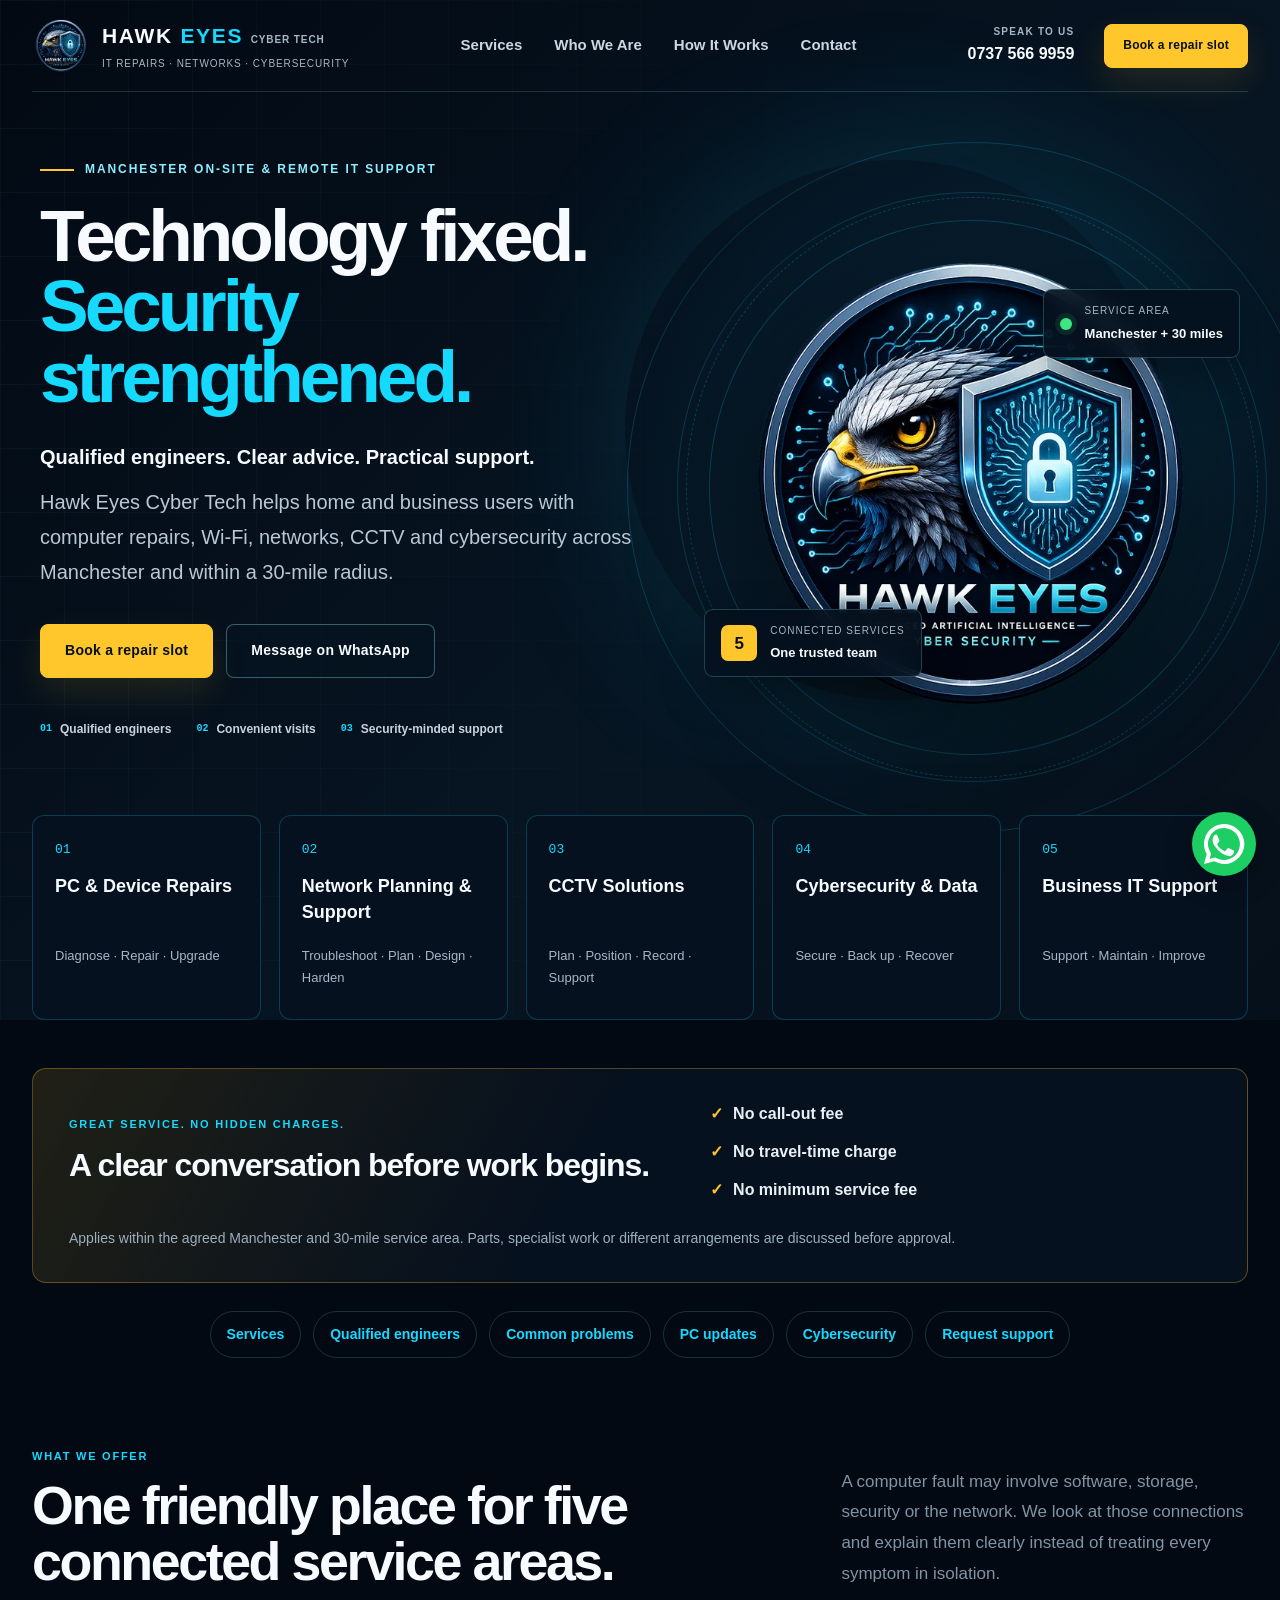
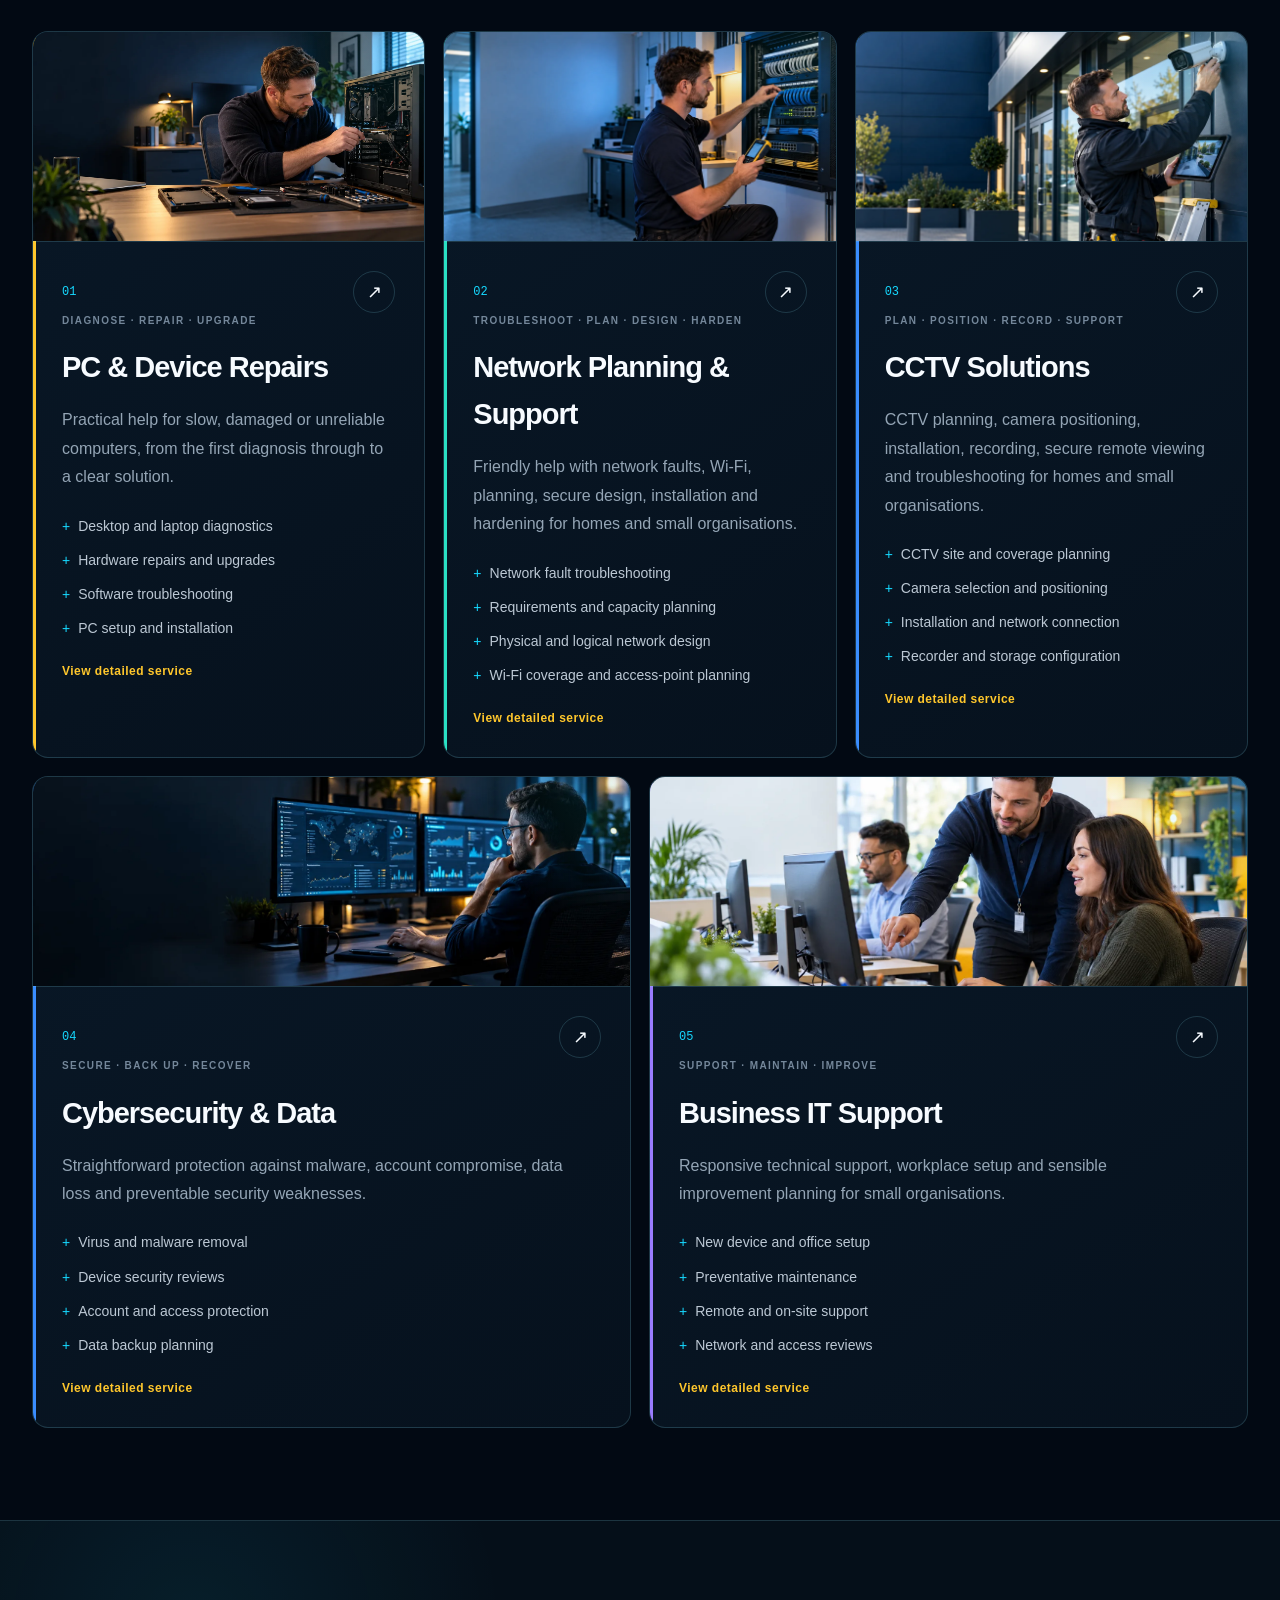
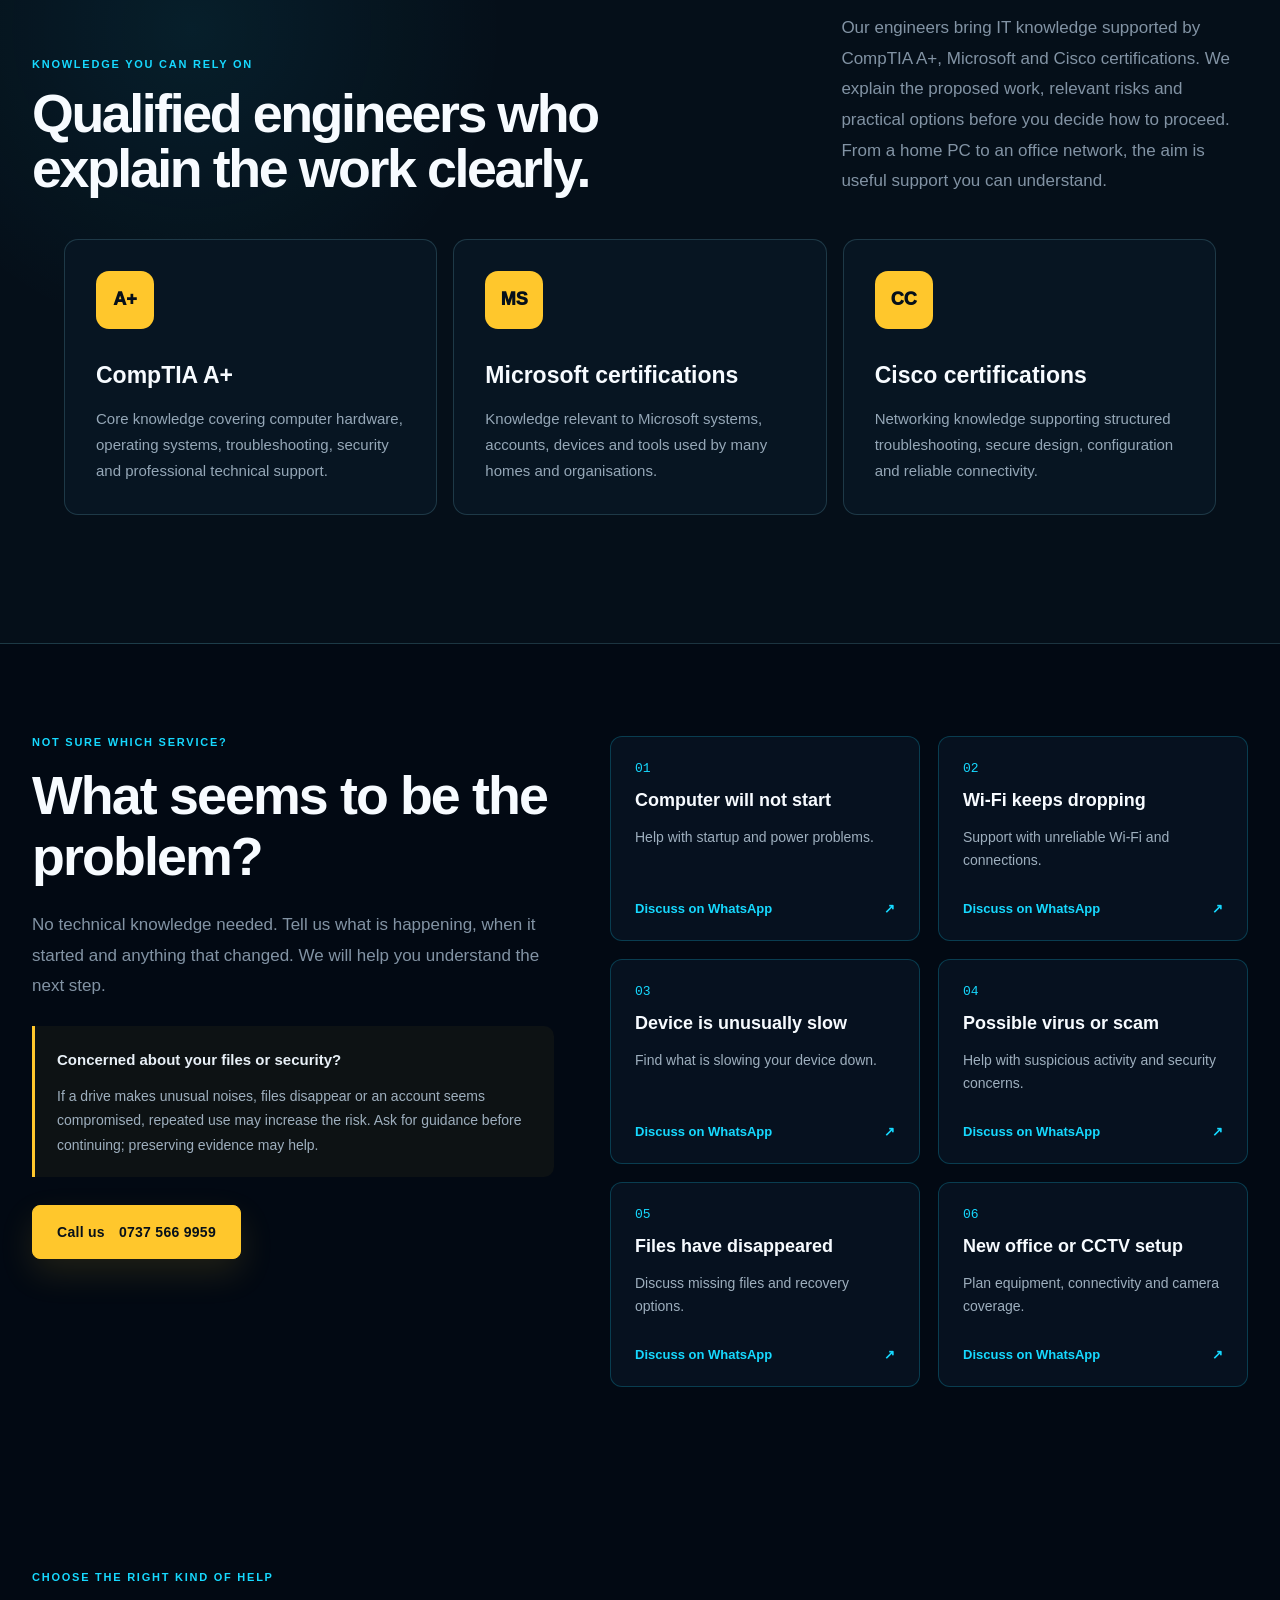
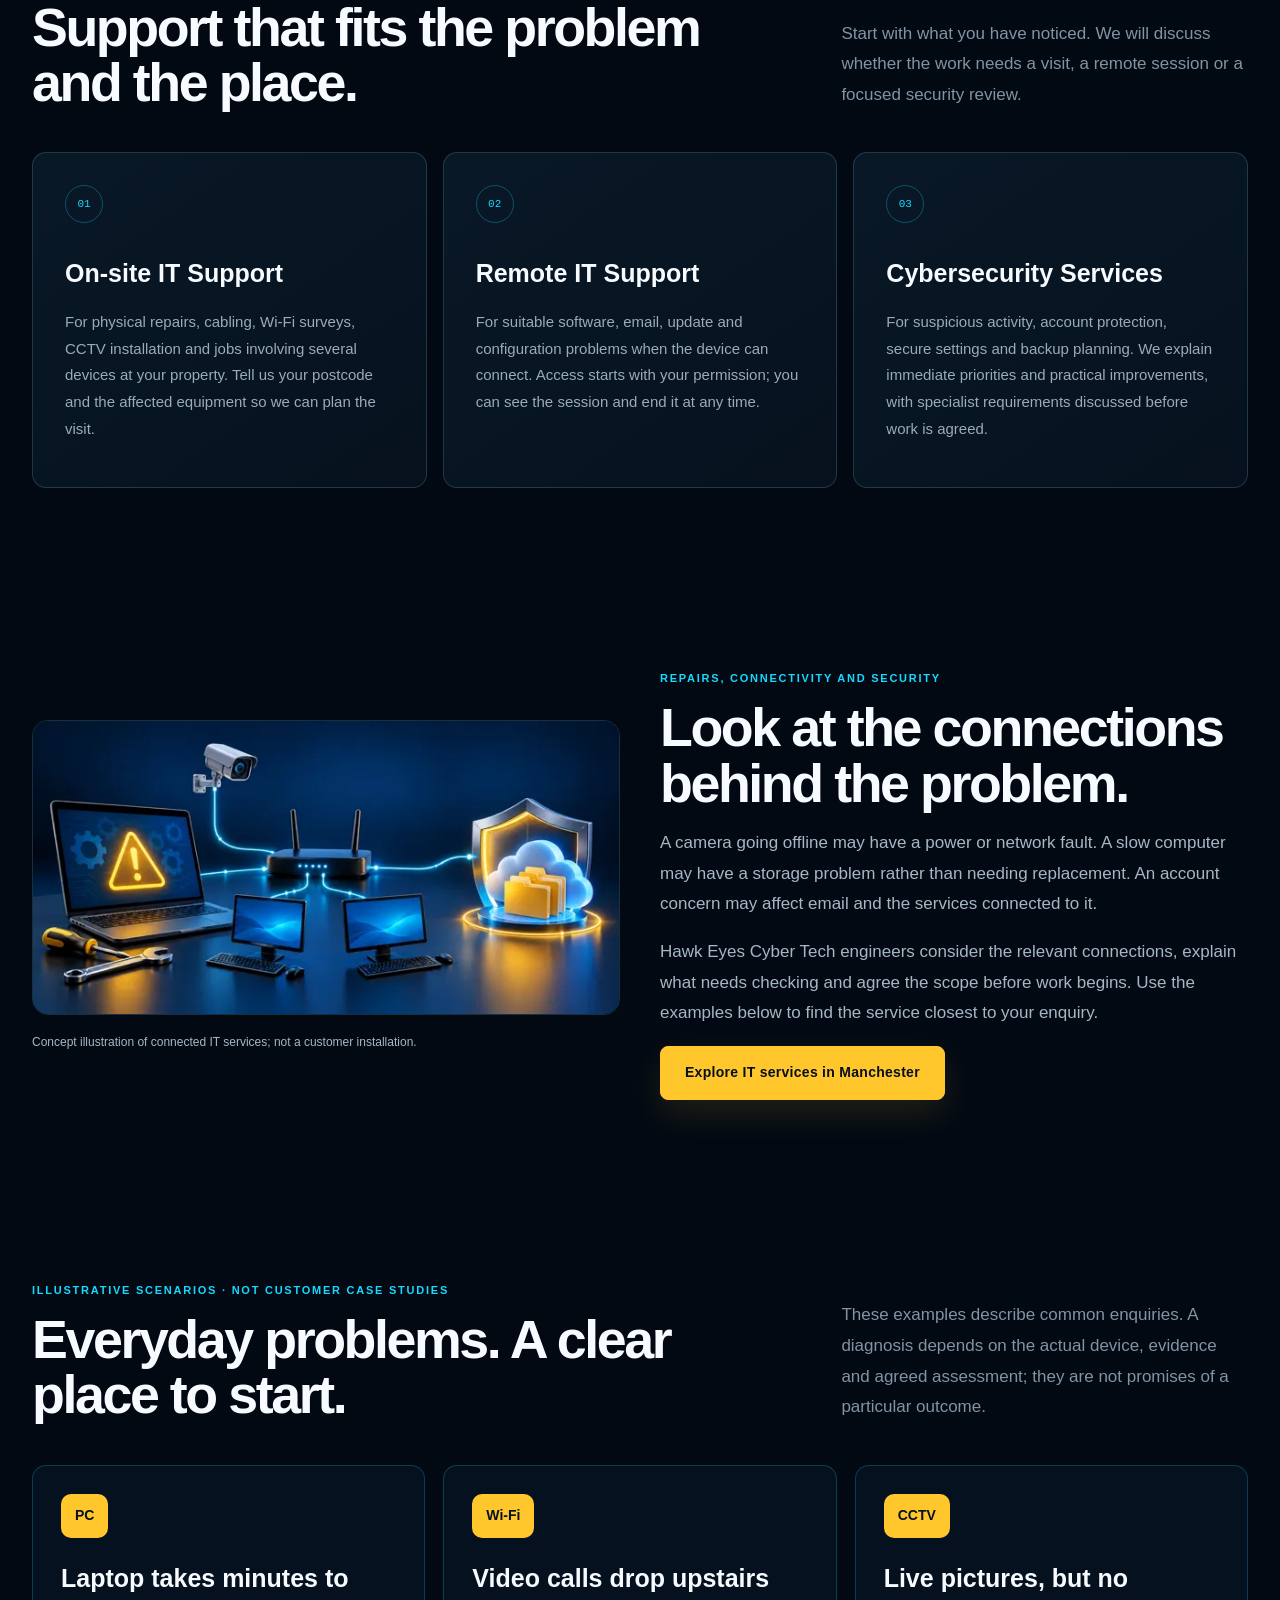
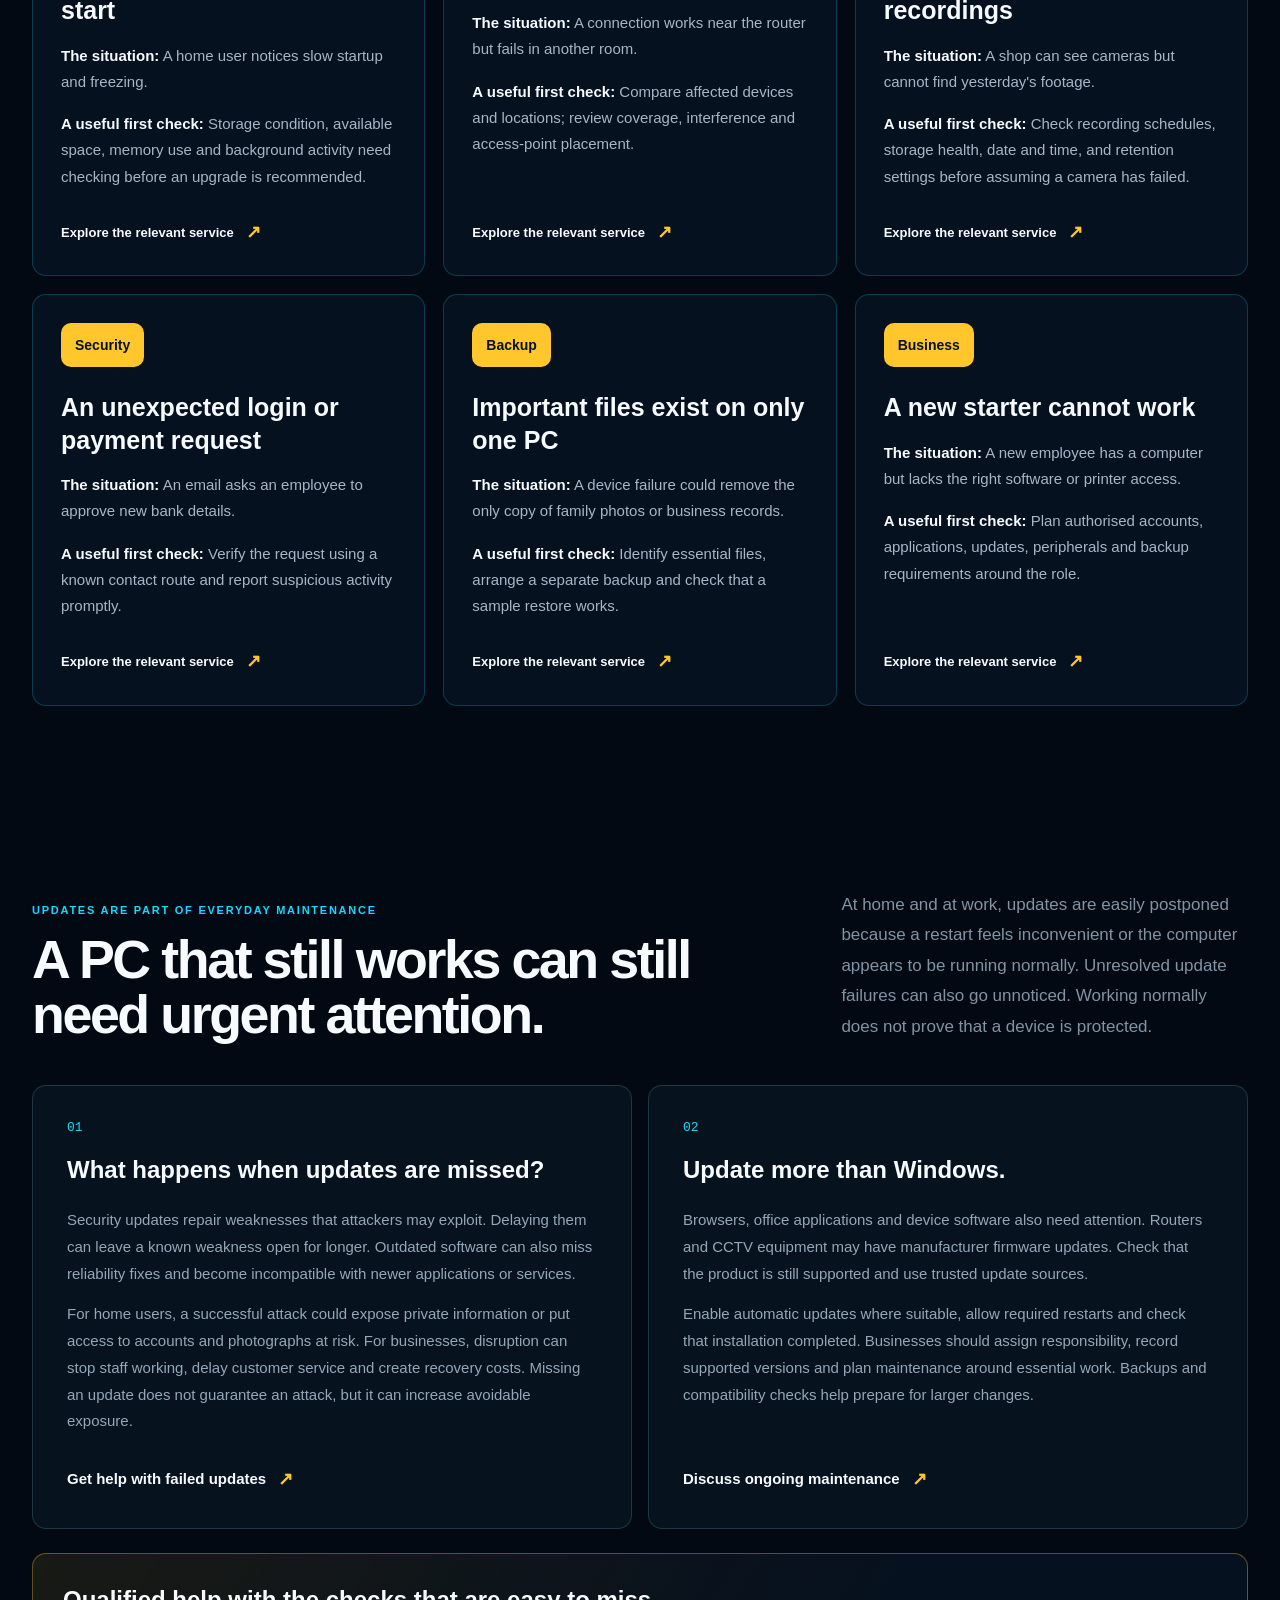
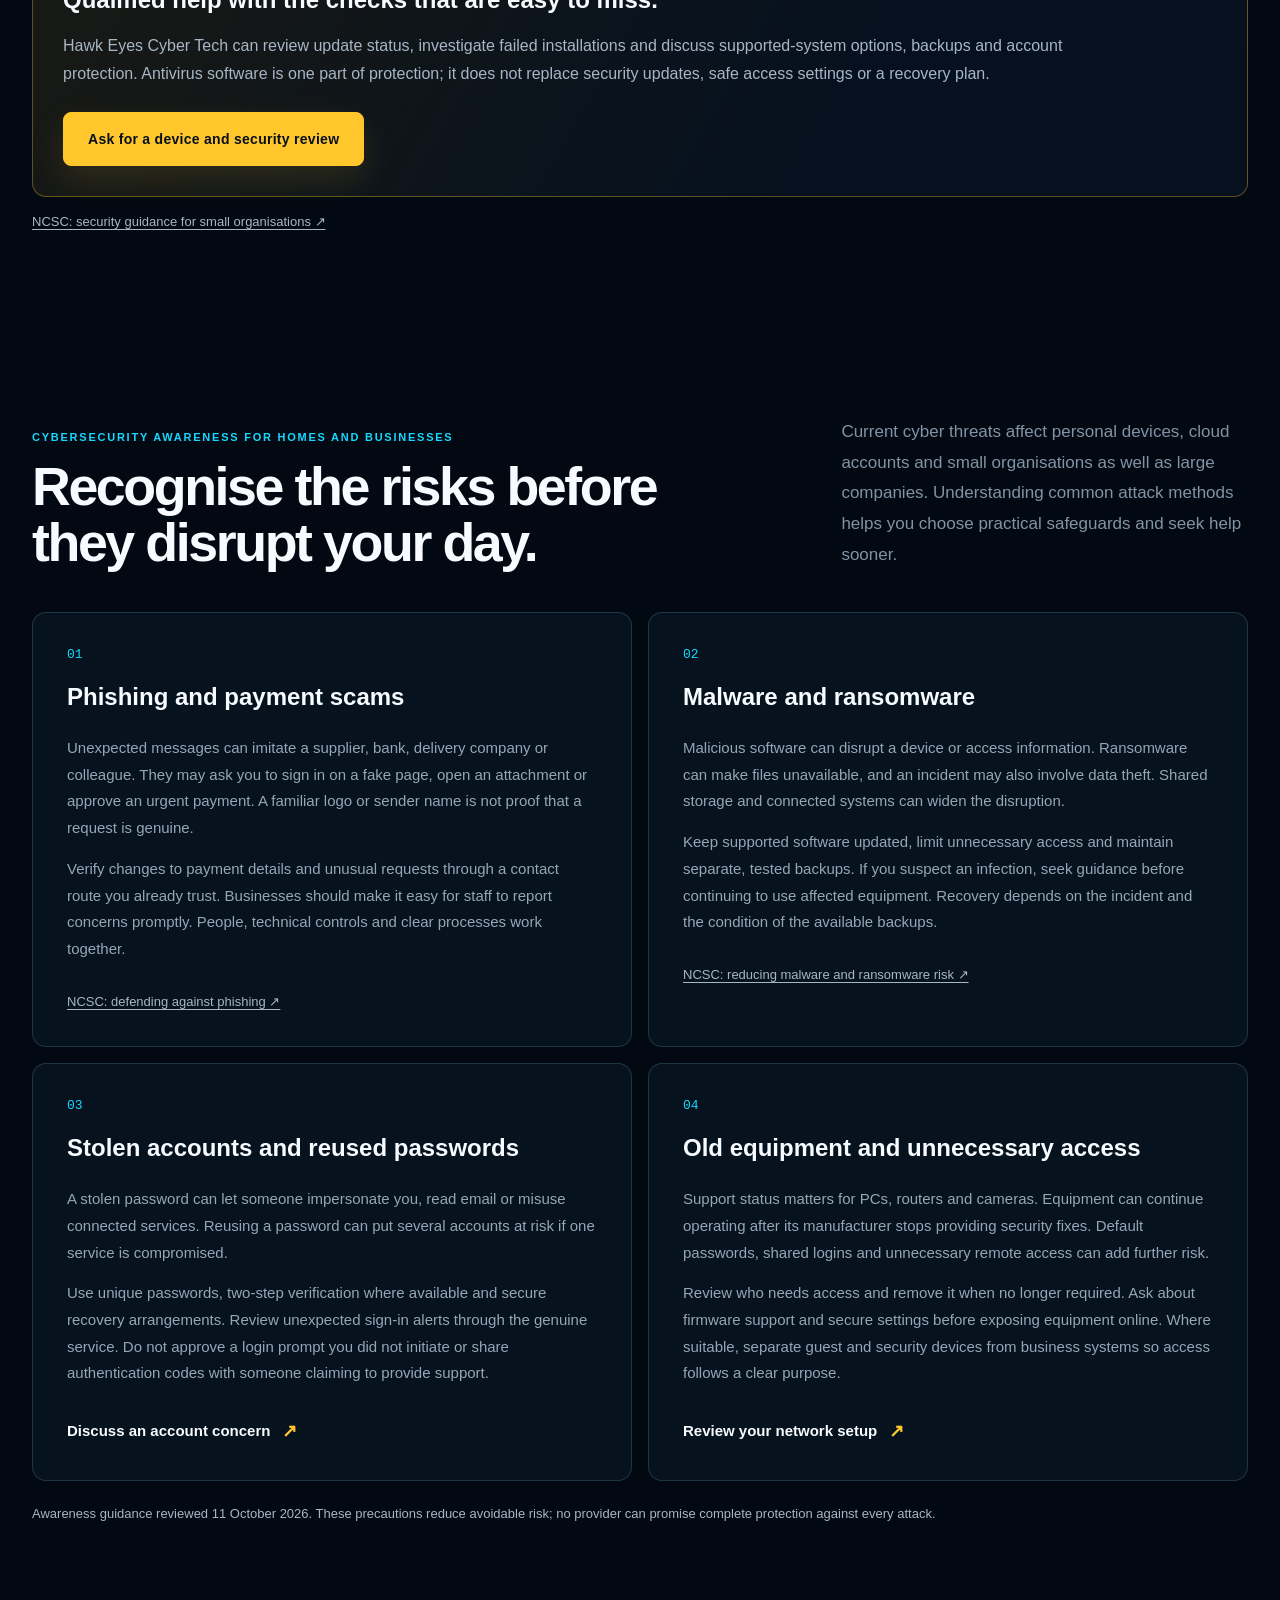
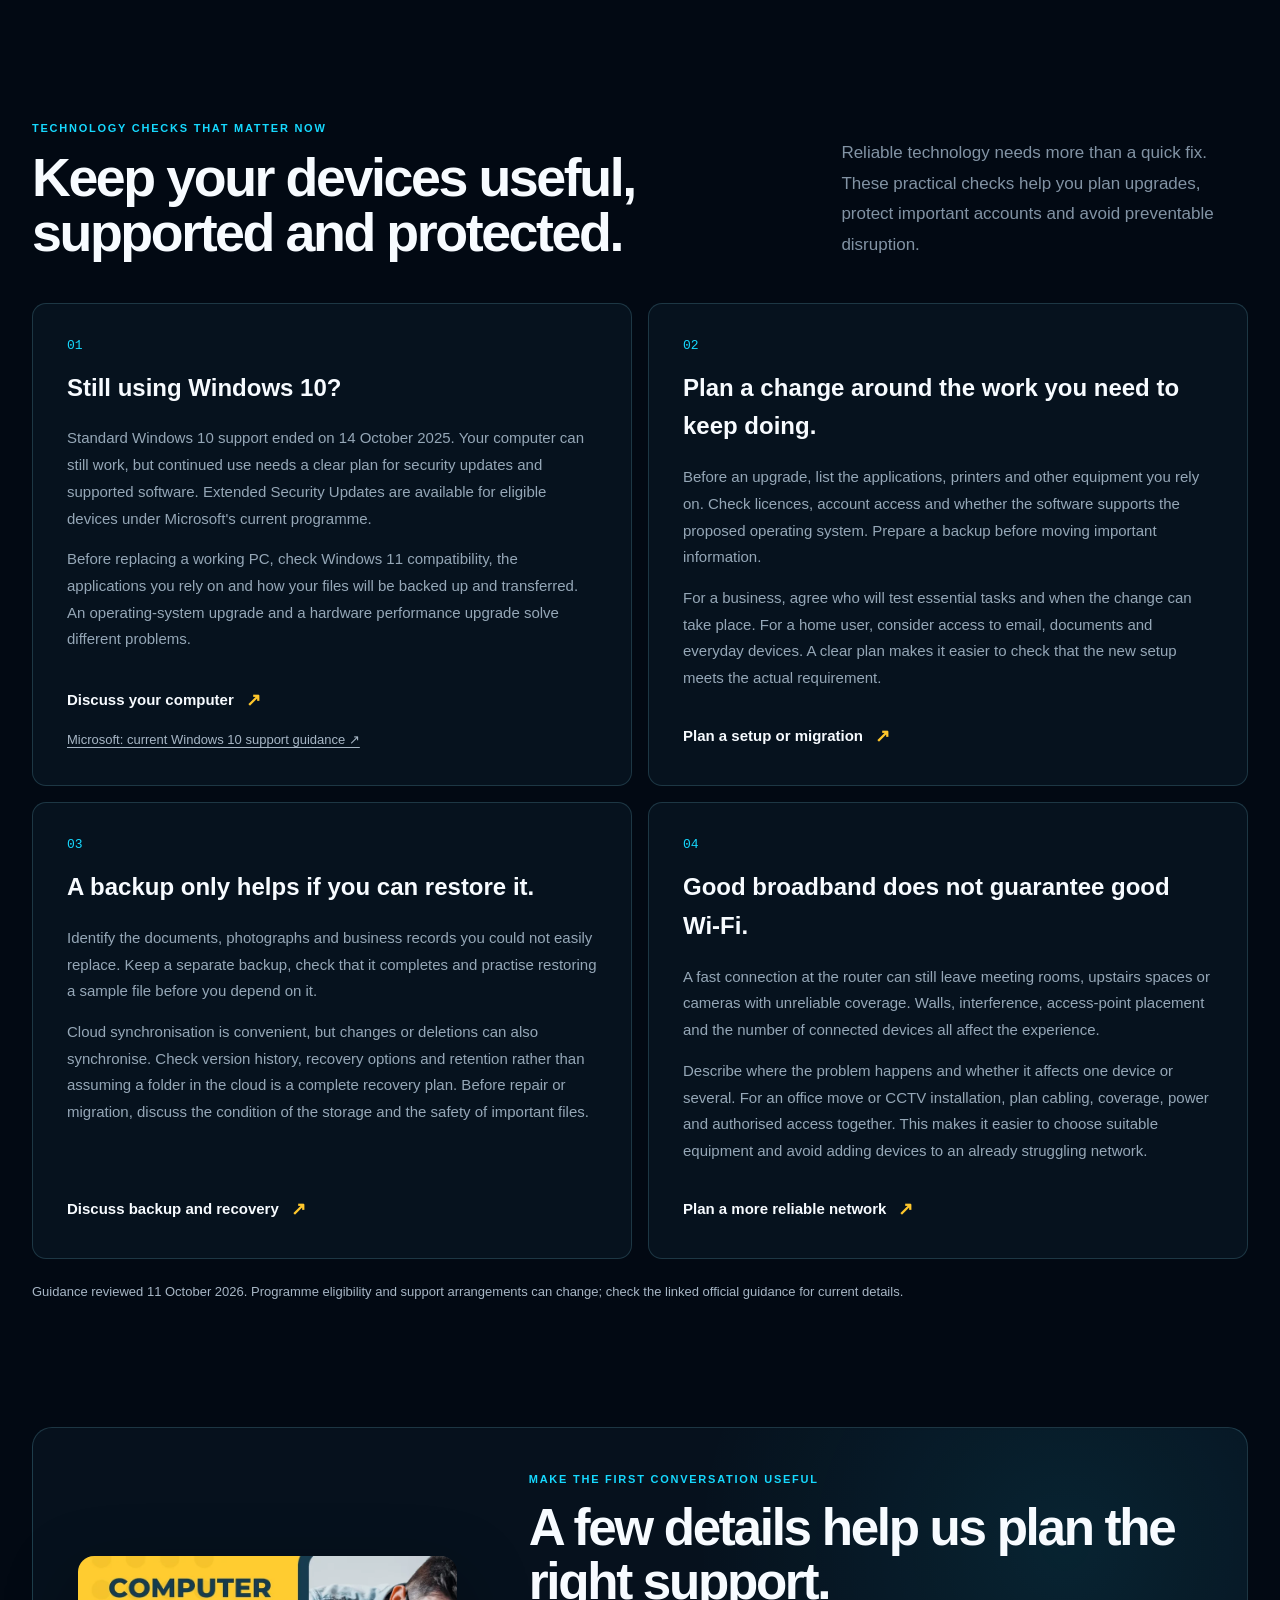
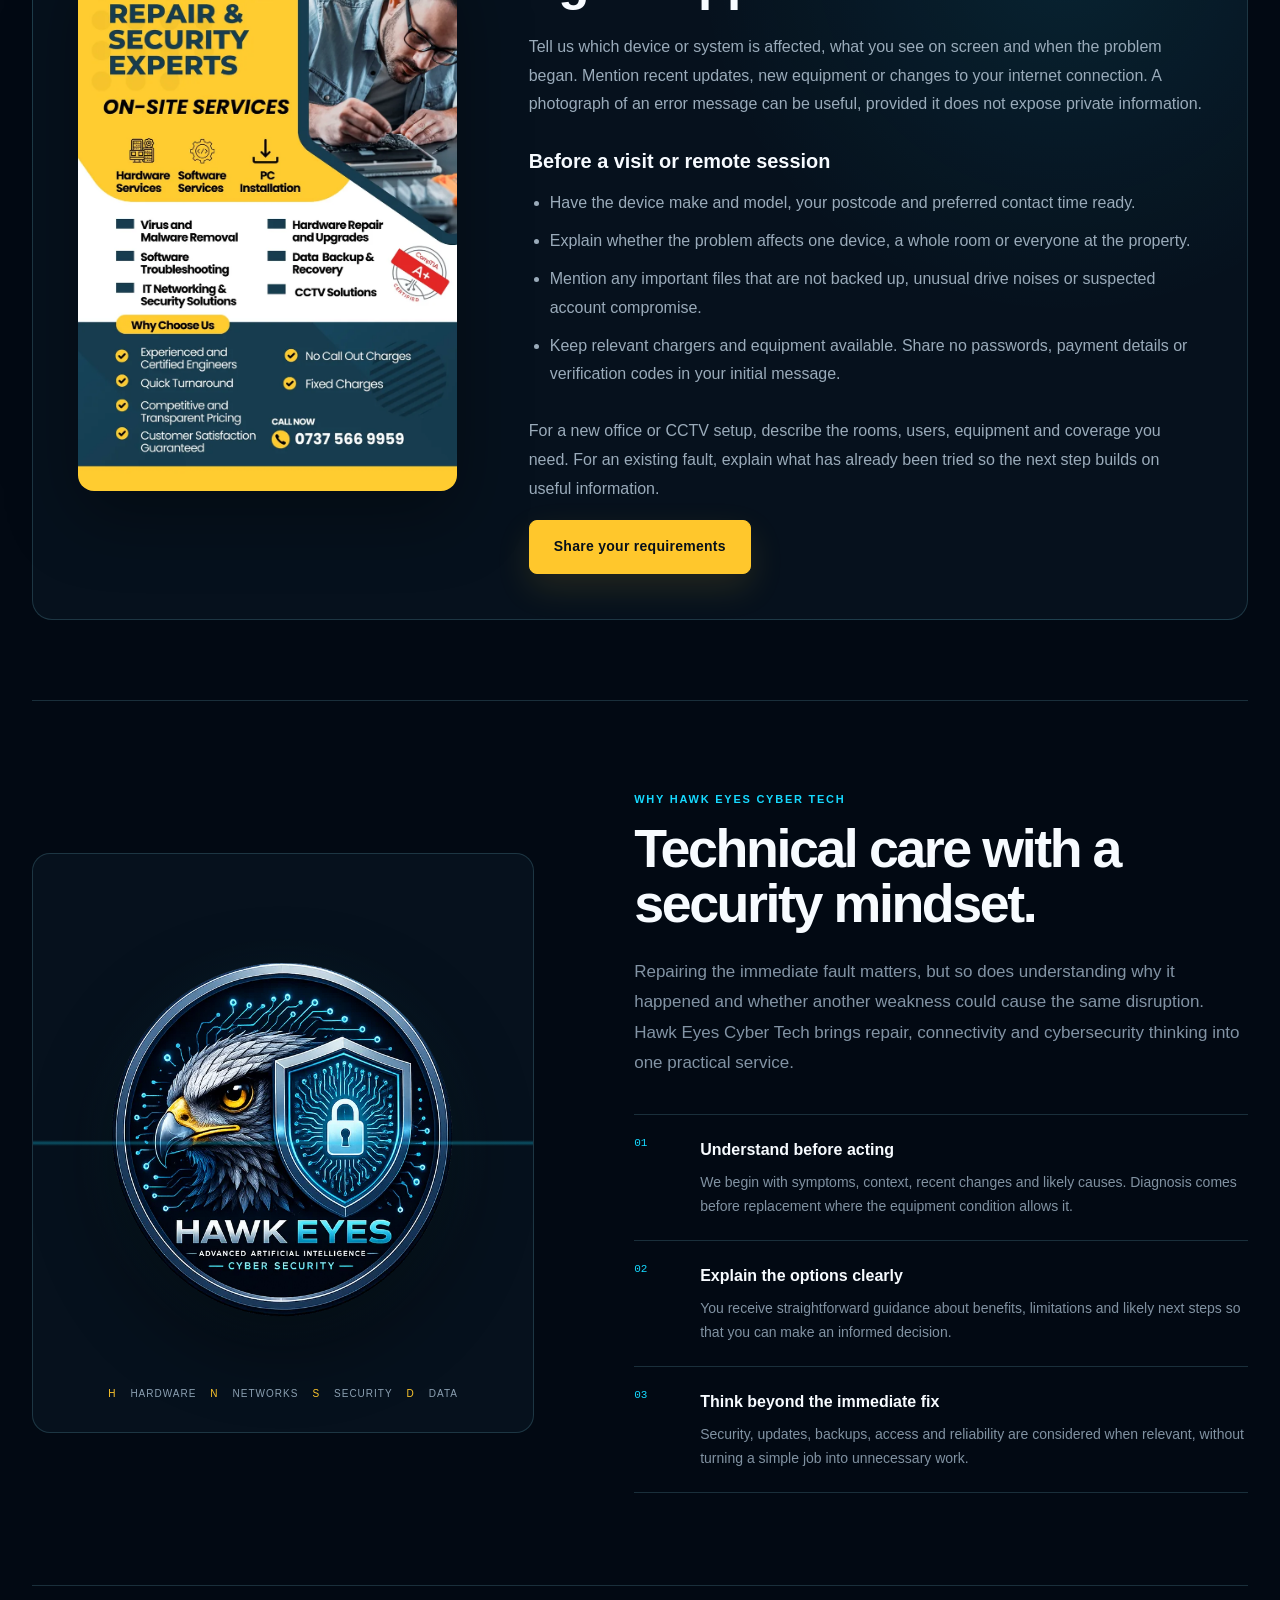
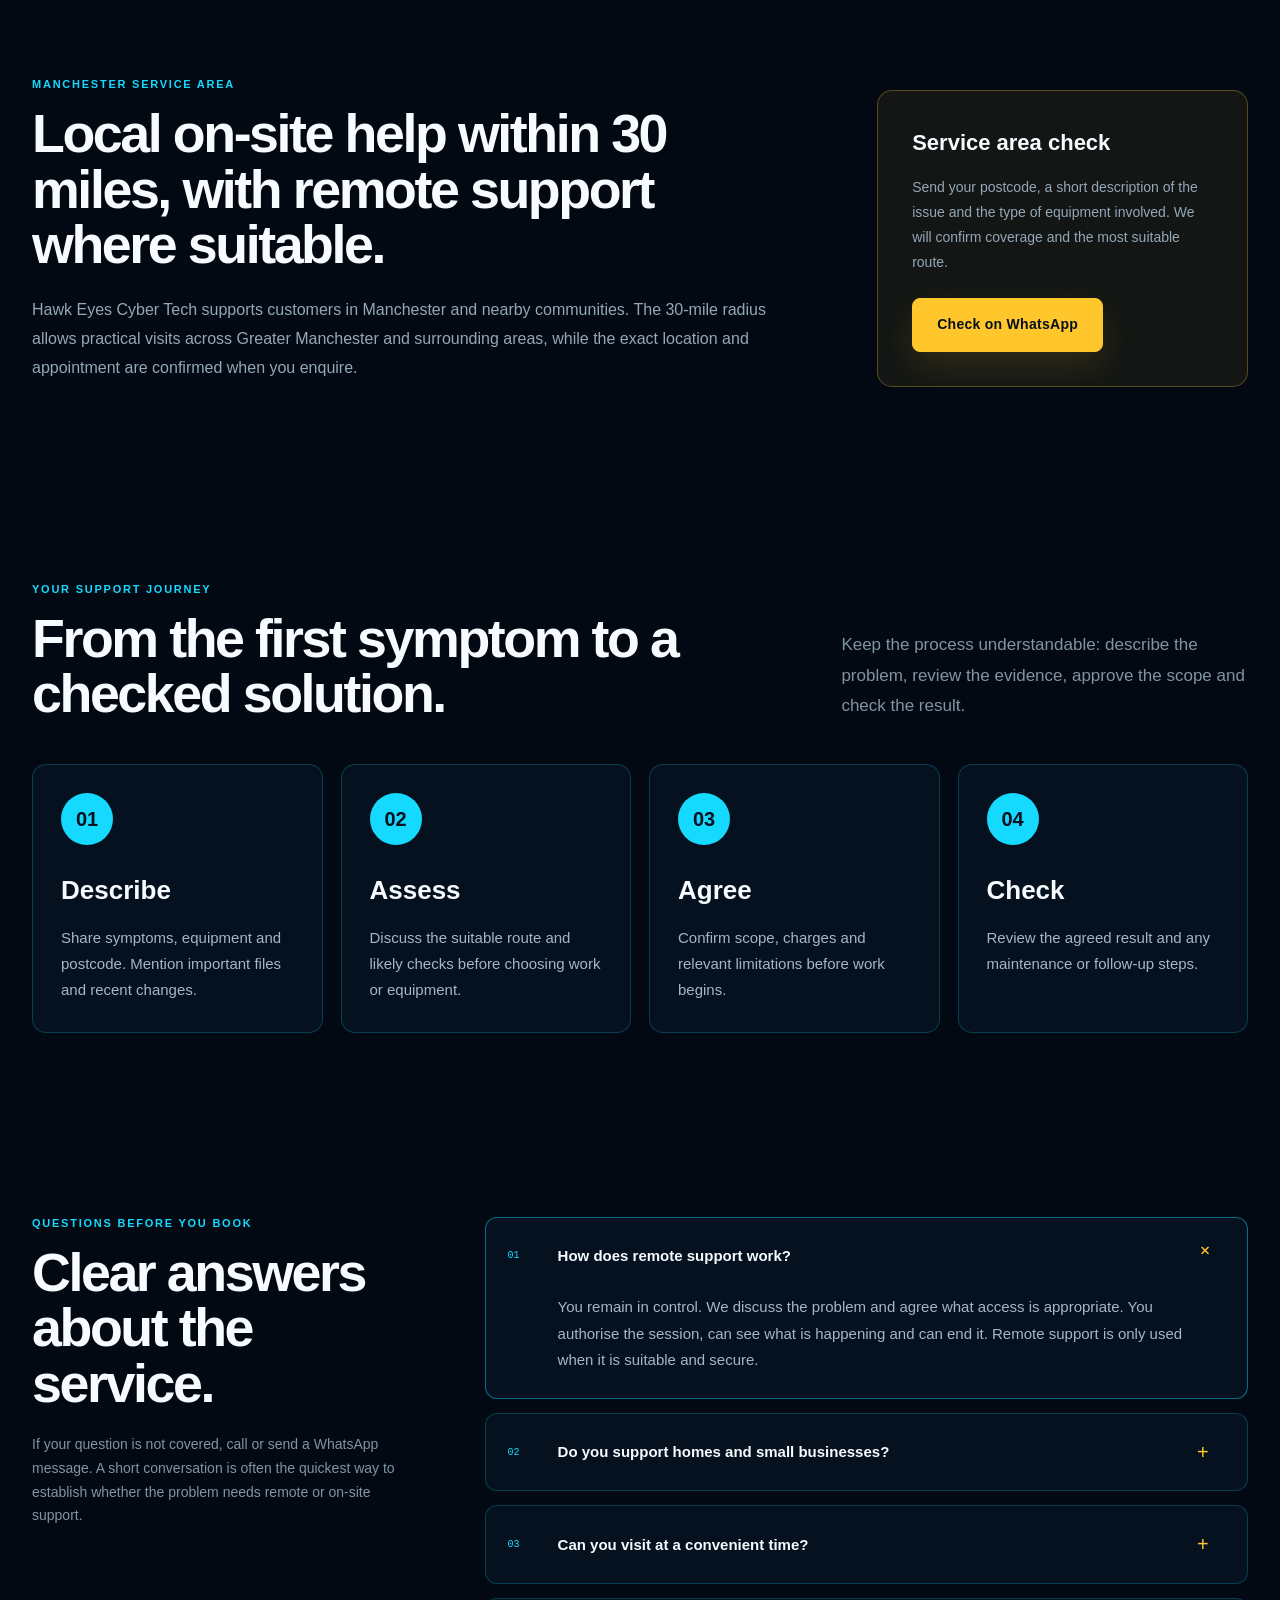
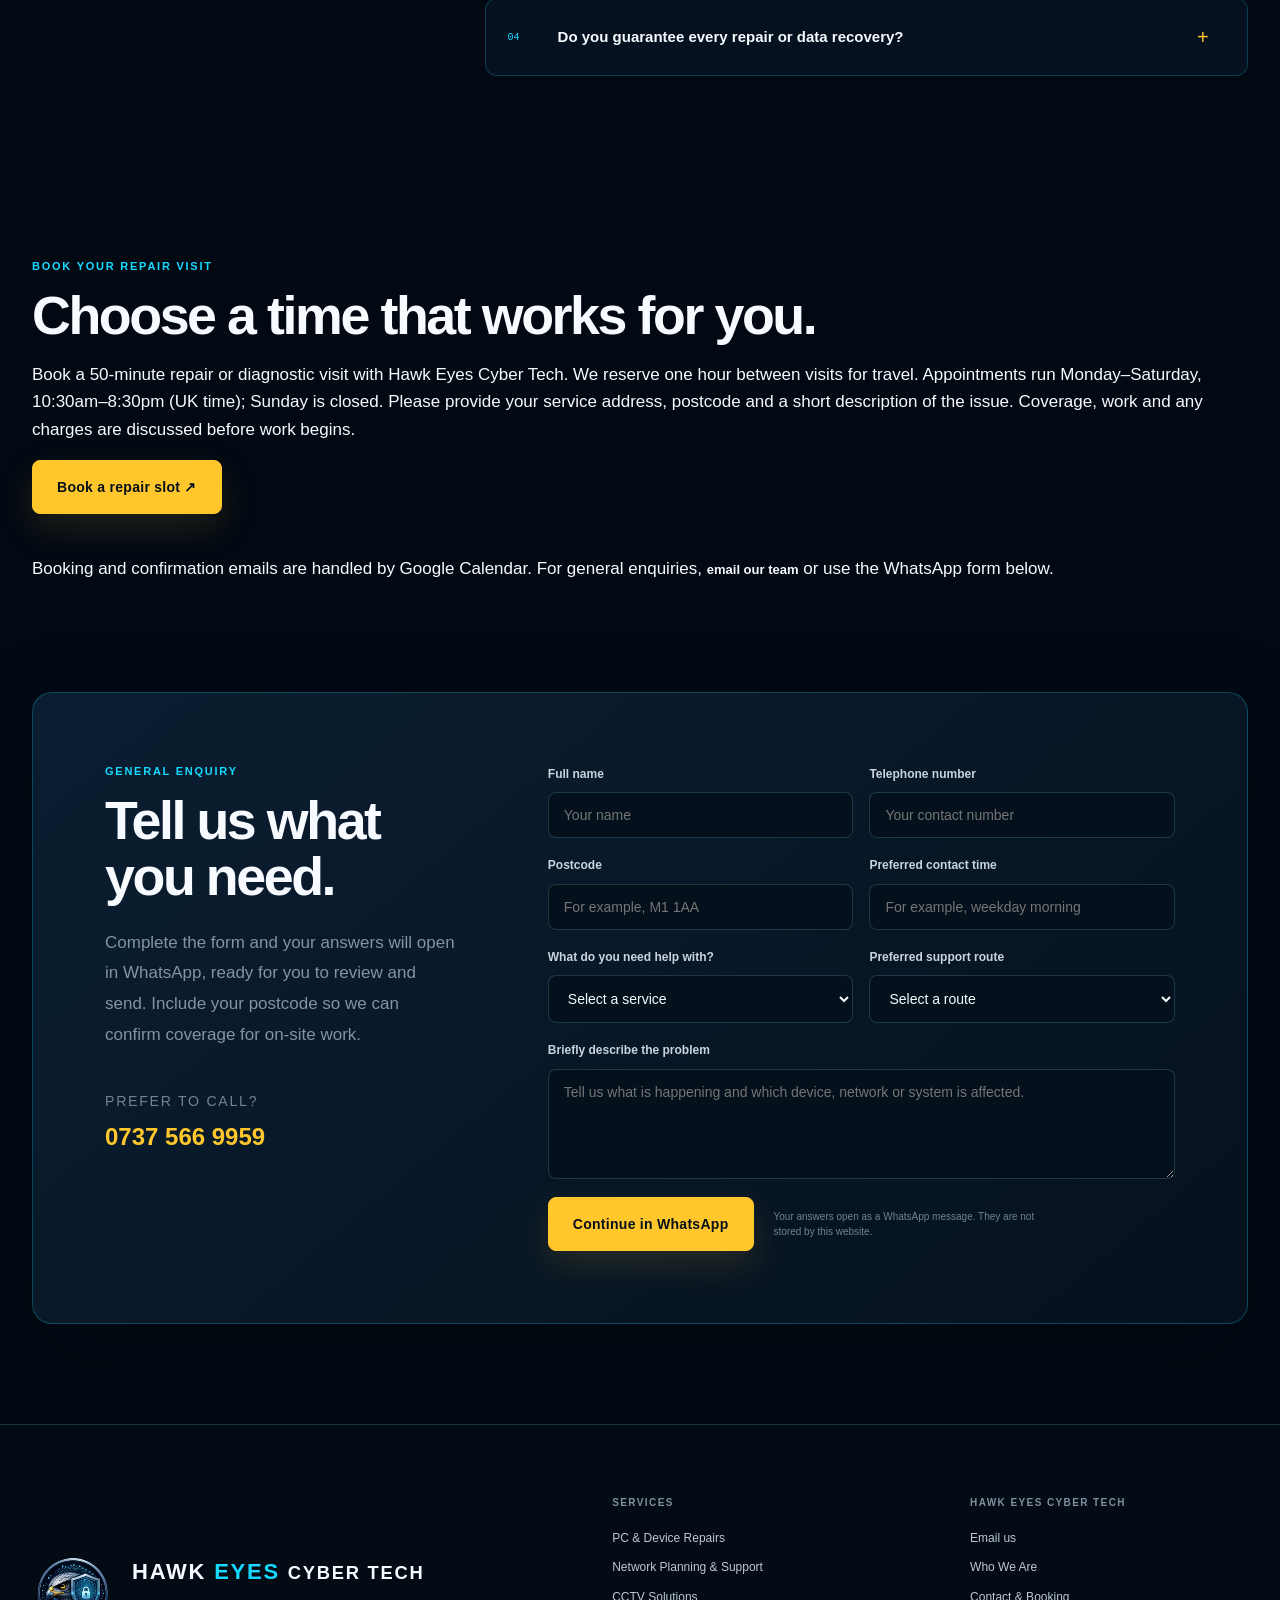
==== index.html @ 4b906a9c "Add files via upload" ====
<!doctype html>
<html lang="en-GB">
<head>
  <meta charset="utf-8">
  <meta name="viewport" content="width=device-width,initial-scale=1">
  <title>Computer Repairs &amp; IT Support Manchester | Hawk Eyes Cyber Tech</title>
  <meta name="description" content="Qualified engineers for PC and laptop repairs, Wi-Fi, CCTV and small business IT support in Manchester. On-site within 30 miles and remote help where suitable.">
  <meta name="robots" content="index,follow">
  <meta name="theme-color" content="#06111f">
  <link rel="canonical" href="https://hwkeyes.com/">
  <link rel="icon" href="assets/favicon.svg" type="image/svg+xml">
  <link rel="stylesheet" href="assets/styles.css">
  <meta property="og:type" content="website">
  <meta property="og:site_name" content="Hawk Eyes Cyber Tech">
  <meta property="og:title" content="Computer Repairs &amp; IT Support Manchester | Hawk Eyes Cyber Tech">
  <meta property="og:description" content="Qualified engineers for PC and laptop repairs, Wi-Fi, CCTV and small business IT support in Manchester. On-site within 30 miles and remote help where suitable.">
  <meta property="og:url" content="https://hwkeyes.com/">
  <meta property="og:image" content="https://hwkeyes.com/assets/og.png">
  <meta name="twitter:card" content="summary_large_image">
  <meta name="twitter:title" content="Computer Repairs &amp; IT Support Manchester | Hawk Eyes Cyber Tech">
  <meta name="twitter:description" content="Qualified engineers for PC and laptop repairs, Wi-Fi, CCTV and small business IT support in Manchester. On-site within 30 miles and remote help where suitable.">
  <meta name="twitter:image" content="https://hwkeyes.com/assets/og.png">
  <script type="application/ld+json">{"@context": "https://schema.org", "@graph": [{"@type": "Organization", "@id": "https://hwkeyes.com/#organization", "name": "Hawk Eyes Cyber Tech", "url": "https://hwkeyes.com/", "telephone": "+447375669959", "logo": "https://hwkeyes.com/assets/hawk-eyes-logo-small.webp", "areaServed": {"@type": "Place", "name": "Manchester and locations within an agreed 30-mile radius"}, "email": "hwkeyees@gmail.com"}, {"@type": "WebSite", "@id": "https://hwkeyes.com/#website", "url": "https://hwkeyes.com/", "name": "Hawk Eyes Cyber Tech", "publisher": {"@id": "https://hwkeyes.com/#organization"}}, {"@type": "WebPage", "@id": "https://hwkeyes.com/#webpage", "url": "https://hwkeyes.com/", "name": "Computer Repairs & IT Support Manchester | Hawk Eyes Cyber Tech", "description": "Qualified engineers for PC and laptop repairs, Wi-Fi, CCTV and small business IT support in Manchester. On-site within 30 miles and remote help where suitable.", "inLanguage": "en-GB", "isPartOf": {"@id": "https://hwkeyes.com/#website"}, "about": {"@id": "https://hwkeyes.com/#organization"}}]}</script>
</head>
<body><a class="skip-link" href="#main-content">Skip to main content</a><header class="site-header">
  <a class="brand" href="index.html" aria-label="Hawk Eyes Cyber Tech home">
    <img src="assets/hawk-eyes-logo-small.webp" alt="" width="58" height="58" class="brand-mark" decoding="async">
    <span class="brand-copy"><strong>HAWK <span>EYES</span> <small class="cyber-brand">CYBER TECH</small></strong><small>IT Repairs · Networks · Cybersecurity</small></span>
  </a>
  <nav class="desktop-nav" aria-label="Main navigation">
    <a href="services.html">Services</a><a href="about.html">Who We Are</a><a href="index.html#process">How It Works</a><a href="contact.html">Contact</a>
  </nav>
  <a class="header-call" href="tel:+447375669959"><span>Speak to us</span>0737 566 9959</a>
  <a class="button button-small" href="https://calendar.app.google/uvvYfiRC657q7Sws6" target="_blank" rel="noopener">Book a repair slot</a>
  <details class="mobile-menu"><summary aria-label="Open navigation">Menu</summary><div><a href="services.html">Services</a><a href="about.html">Who We Are</a><a href="index.html#process">How It Works</a><a href="contact.html">Contact</a><a href="tel:+447375669959">Call 0737 566 9959</a></div></details>
</header><main id="main-content" tabindex="-1">
<section class="hero" id="top"><div class="hero-grid" aria-hidden="true"></div><div class="hero-glow" aria-hidden="true"></div>
  <div class="hero-content"><div class="hero-copy"><div class="eyebrow"><span></span>Manchester on-site &amp; remote IT support</div><h1>Technology fixed.<br><em>Security strengthened.</em></h1><p><strong>Qualified engineers. Clear advice. Practical support.</strong> Hawk Eyes Cyber Tech helps home and business users with computer repairs, Wi-Fi, networks, CCTV and cybersecurity across Manchester and within a 30-mile radius.</p><div class="hero-actions"><a class="button" href="https://calendar.app.google/uvvYfiRC657q7Sws6" target="_blank" rel="noopener">Book a repair slot</a><a class="button button-outline" href="https://wa.me/447375669959?text=Hello%20Hawk%20Eyes%20Cyber%20Tech%2C%20I%20need%20help%20with%20a%20computer%20or%20IT%20service." target="_blank" rel="noopener">Message on WhatsApp</a></div><div class="hero-notes"><span><b>01</b> Qualified engineers</span><span><b>02</b> Convenient visits</span><span><b>03</b> Security-minded support</span></div></div>
  <div class="hero-visual"><div class="signal signal-one"></div><div class="signal signal-two"></div><div class="logo-orbit"><img src="assets/hawk-eyes-logo.webp" alt="Hawk Eyes Cyber Tech eagle and cybersecurity shield" width="570" height="570" decoding="async"></div><div class="status-card status-top"><span class="status-dot"></span><div><small>Service area</small><strong>Manchester + 30 miles</strong></div></div><div class="status-card status-bottom"><b>5</b><div><small>Connected services</small><strong>One trusted team</strong></div></div></div></div>
  <div class="service-ribbon"><a href="repairs.html"><span>01</span><strong>PC &amp; Device Repairs</strong><small>Diagnose · Repair · Upgrade</small></a><a href="networks.html"><span>02</span><strong>Network Planning &amp; Support</strong><small>Troubleshoot · Plan · Design · Harden</small></a><a href="cctv.html"><span>03</span><strong>CCTV Solutions</strong><small>Plan · Position · Record · Support</small></a><a href="cybersecurity-data.html"><span>04</span><strong>Cybersecurity &amp; Data</strong><small>Secure · Back up · Recover</small></a><a href="business-it.html"><span>05</span><strong>Business IT Support</strong><small>Support · Maintain · Improve</small></a></div>
</section>
<section class="price-promise" id="pricing"><div><span class="section-kicker">Great service. No hidden charges.</span><h2>A clear conversation before work begins.</h2></div><ul><li><b>✓</b> No call-out fee</li><li><b>✓</b> No travel-time charge</li><li><b>✓</b> No minimum service fee</li></ul><p>Applies within the agreed Manchester and 30-mile service area. Parts, specialist work or different arrangements are discussed before approval.</p></section><nav class="section-jump" aria-label="Homepage sections"><a href="#services">Services</a><a href="#qualified-engineers">Qualified engineers</a><a href="#common-examples">Common problems</a><a href="#updates">PC updates</a><a href="#cyber-awareness">Cybersecurity</a><a href="#book">Request support</a></nav><section class="section services-section" id="services"><div class="section-heading"><div><span class="section-kicker">What we offer</span><h2>One friendly place for five connected service areas.</h2></div><p>A computer fault may involve software, storage, security or the network. We look at those connections and explain them clearly instead of treating every symptom in isolation.</p></div><div class="service-grid"><a class="service-card amber" href="repairs.html"><div class="service-card-image"><img src="assets/service-repairs.webp" alt="" loading="lazy" width="1600" height="800" decoding="async"></div><div class="service-card-body"><div class="card-top"><span class="card-number">01</span><span class="card-arrow">↗</span></div><span class="service-strap">Diagnose · Repair · Upgrade</span><h3>PC &amp; Device Repairs</h3><p>Practical help for slow, damaged or unreliable computers, from the first diagnosis through to a clear solution.</p><ul><li>Desktop and laptop diagnostics</li><li>Hardware repairs and upgrades</li><li>Software troubleshooting</li><li>PC setup and installation</li></ul><strong class="card-link">View detailed service</strong></div></a><a class="service-card cyan" href="networks.html"><div class="service-card-image"><img src="assets/service-networks.webp" alt="" loading="lazy" width="1600" height="900" decoding="async"></div><div class="service-card-body"><div class="card-top"><span class="card-number">02</span><span class="card-arrow">↗</span></div><span class="service-strap">Troubleshoot · Plan · Design · Harden</span><h3>Network Planning &amp; Support</h3><p>Friendly help with network faults, Wi-Fi, planning, secure design, installation and hardening for homes and small organisations.</p><ul><li>Network fault troubleshooting</li><li>Requirements and capacity planning</li><li>Physical and logical network design</li><li>Wi-Fi coverage and access-point planning</li></ul><strong class="card-link">View detailed service</strong></div></a><a class="service-card blue" href="cctv.html"><div class="service-card-image"><img src="assets/service-cctv.webp" alt="" loading="lazy" width="1600" height="900" decoding="async"></div><div class="service-card-body"><div class="card-top"><span class="card-number">03</span><span class="card-arrow">↗</span></div><span class="service-strap">Plan · Position · Record · Support</span><h3>CCTV Solutions</h3><p>CCTV planning, camera positioning, installation, recording, secure remote viewing and troubleshooting for homes and small organisations.</p><ul><li>CCTV site and coverage planning</li><li>Camera selection and positioning</li><li>Installation and network connection</li><li>Recorder and storage configuration</li></ul><strong class="card-link">View detailed service</strong></div></a><a class="service-card blue" href="cybersecurity-data.html"><div class="service-card-image"><img src="assets/service-cybersecurity.webp" alt="" loading="lazy" width="1600" height="800" decoding="async"></div><div class="service-card-body"><div class="card-top"><span class="card-number">04</span><span class="card-arrow">↗</span></div><span class="service-strap">Secure · Back up · Recover</span><h3>Cybersecurity &amp; Data</h3><p>Straightforward protection against malware, account compromise, data loss and preventable security weaknesses.</p><ul><li>Virus and malware removal</li><li>Device security reviews</li><li>Account and access protection</li><li>Data backup planning</li></ul><strong class="card-link">View detailed service</strong></div></a><a class="service-card violet" href="business-it.html"><div class="service-card-image"><img src="assets/service-business-it.webp" alt="" loading="lazy" width="1600" height="900" decoding="async"></div><div class="service-card-body"><div class="card-top"><span class="card-number">05</span><span class="card-arrow">↗</span></div><span class="service-strap">Support · Maintain · Improve</span><h3>Business IT Support</h3><p>Responsive technical support, workplace setup and sensible improvement planning for small organisations.</p><ul><li>New device and office setup</li><li>Preventative maintenance</li><li>Remote and on-site support</li><li>Network and access reviews</li></ul><strong class="card-link">View detailed service</strong></div></a></div></section><section class="credentials-section" id="qualified-engineers"><div class="section"><div class="section-heading"><div><span class="section-kicker">Knowledge you can rely on</span><h2>Qualified engineers who explain the work clearly.</h2></div><p>Our engineers bring IT knowledge supported by CompTIA A+, Microsoft and Cisco certifications. We explain the proposed work, relevant risks and practical options before you decide how to proceed. From a home PC to an office network, the aim is useful support you can understand.</p></div><div class="credential-grid"><article><span>A+</span><h3>CompTIA A+</h3><p>Core knowledge covering computer hardware, operating systems, troubleshooting, security and professional technical support.</p></article><article><span>MS</span><h3>Microsoft certifications</h3><p>Knowledge relevant to Microsoft systems, accounts, devices and tools used by many homes and organisations.</p></article><article><span>CC</span><h3>Cisco certifications</h3><p>Networking knowledge supporting structured troubleshooting, secure design, configuration and reliable connectivity.</p></article></div></section><section class="section symptom-section"><div class="symptom-copy"><span class="section-kicker">Not sure which service?</span><h2>What seems to be the problem?</h2><p>No technical knowledge needed. Tell us what is happening, when it started and anything that changed. We will help you understand the next step.</p><aside class="symptom-note"><strong>Concerned about your files or security?</strong><p>If a drive makes unusual noises, files disappear or an account seems compromised, repeated use may increase the risk. Ask for guidance before continuing; preserving evidence may help.</p></aside><a class="button symptom-call" href="tel:+447375669959">Call us <span>0737 566 9959</span></a></div><div class="symptom-board"><a class="symptom-card" href="https://wa.me/447375669959?text=Hello%20Hawk%20Eyes%20Cyber%20Tech%2C%20My%20computer%20will%20not%20start." target="_blank" rel="noopener" aria-label="Computer will not start: discuss on WhatsApp (opens in a new tab)"><span class="symptom-number">01</span><strong>Computer will not start</strong><small>Help with startup and power problems.</small><span class="symptom-action">Discuss on WhatsApp <span aria-hidden="true">↗</span></span></a><a class="symptom-card" href="https://wa.me/447375669959?text=Hello%20Hawk%20Eyes%20Cyber%20Tech%2C%20My%20Wi-Fi%20keeps%20dropping." target="_blank" rel="noopener" aria-label="Wi-Fi keeps dropping: discuss on WhatsApp (opens in a new tab)"><span class="symptom-number">02</span><strong>Wi-Fi keeps dropping</strong><small>Support with unreliable Wi-Fi and connections.</small><span class="symptom-action">Discuss on WhatsApp <span aria-hidden="true">↗</span></span></a><a class="symptom-card" href="https://wa.me/447375669959?text=Hello%20Hawk%20Eyes%20Cyber%20Tech%2C%20My%20device%20is%20unusually%20slow." target="_blank" rel="noopener" aria-label="Device is unusually slow: discuss on WhatsApp (opens in a new tab)"><span class="symptom-number">03</span><strong>Device is unusually slow</strong><small>Find what is slowing your device down.</small><span class="symptom-action">Discuss on WhatsApp <span aria-hidden="true">↗</span></span></a><a class="symptom-card" href="https://wa.me/447375669959?text=Hello%20Hawk%20Eyes%20Cyber%20Tech%2C%20I%20am%20concerned%20about%20a%20possible%20virus%20or%20scam." target="_blank" rel="noopener" aria-label="Possible virus or scam: discuss on WhatsApp (opens in a new tab)"><span class="symptom-number">04</span><strong>Possible virus or scam</strong><small>Help with suspicious activity and security concerns.</small><span class="symptom-action">Discuss on WhatsApp <span aria-hidden="true">↗</span></span></a><a class="symptom-card" href="https://wa.me/447375669959?text=Hello%20Hawk%20Eyes%20Cyber%20Tech%2C%20My%20files%20have%20disappeared." target="_blank" rel="noopener" aria-label="Files have disappeared: discuss on WhatsApp (opens in a new tab)"><span class="symptom-number">05</span><strong>Files have disappeared</strong><small>Discuss missing files and recovery options.</small><span class="symptom-action">Discuss on WhatsApp <span aria-hidden="true">↗</span></span></a><a class="symptom-card" href="https://wa.me/447375669959?text=Hello%20Hawk%20Eyes%20Cyber%20Tech%2C%20I%20would%20like%20help%20planning%20a%20new%20office%20or%20CCTV%20setup." target="_blank" rel="noopener" aria-label="New office or CCTV setup: discuss on WhatsApp (opens in a new tab)"><span class="symptom-number">06</span><strong>New office or CCTV setup</strong><small>Plan equipment, connectivity and camera coverage.</small><span class="symptom-action">Discuss on WhatsApp <span aria-hidden="true">↗</span></span></a></div></section>
<section class="section support-routes"><div class="section-heading"><div><span class="section-kicker">Choose the right kind of help</span><h2>Support that fits the problem and the place.</h2></div><p>Start with what you have noticed. We will discuss whether the work needs a visit, a remote session or a focused security review.</p></div><div class="support-route-grid"><article><span>01</span><h3>On-site IT Support</h3><p>For physical repairs, cabling, Wi-Fi surveys, CCTV installation and jobs involving several devices at your property. Tell us your postcode and the affected equipment so we can plan the visit.</p></article><article><span>02</span><h3>Remote IT Support</h3><p>For suitable software, email, update and configuration problems when the device can connect. Access starts with your permission; you can see the session and end it at any time.</p></article><article><span>03</span><h3>Cybersecurity Services</h3><p>For suspicious activity, account protection, secure settings and backup planning. We explain immediate priorities and practical improvements, with specialist requirements discussed before work is agreed.</p></article></div></section>

<section class="section support-illustration"><figure><img src="assets/connected-it-support.webp" srcset="assets/connected-it-support-small.webp 640w, assets/connected-it-support.webp 1200w" sizes="(max-width:700px) 100vw, 50vw" alt="Concept illustration of a laptop fault, connected computers, router, CCTV camera and protected backup files" width="1200" height="600" loading="lazy" decoding="async"><figcaption>Concept illustration of connected IT services; not a customer installation.</figcaption></figure><div><span class="section-kicker">Repairs, connectivity and security</span><h2>Look at the connections behind the problem.</h2><p>A camera going offline may have a power or network fault. A slow computer may have a storage problem rather than needing replacement. An account concern may affect email and the services connected to it.</p><p>Hawk Eyes Cyber Tech engineers consider the relevant connections, explain what needs checking and agree the scope before work begins. Use the examples below to find the service closest to your enquiry.</p><a class="button" href="services.html">Explore IT services in Manchester</a></div></section><section class="section common-examples" id="common-examples"><div class="section-heading"><div><span class="section-kicker">Illustrative scenarios · not customer case studies</span><h2>Everyday problems. A clear place to start.</h2></div><p>These examples describe common enquiries. A diagnosis depends on the actual device, evidence and agreed assessment; they are not promises of a particular outcome.</p></div><div class="scenario-grid"><article><span class="scenario-icon" aria-hidden="true">PC</span><h3>Laptop takes minutes to start</h3><p><strong>The situation:</strong> A home user notices slow startup and freezing.</p><p><strong>A useful first check:</strong> Storage condition, available space, memory use and background activity need checking before an upgrade is recommended.</p><a class="text-link" href="repairs.html">Explore the relevant service <span aria-hidden="true">↗</span></a></article><article><span class="scenario-icon" aria-hidden="true">Wi-Fi</span><h3>Video calls drop upstairs</h3><p><strong>The situation:</strong> A connection works near the router but fails in another room.</p><p><strong>A useful first check:</strong> Compare affected devices and locations; review coverage, interference and access-point placement.</p><a class="text-link" href="networks.html">Explore the relevant service <span aria-hidden="true">↗</span></a></article><article><span class="scenario-icon" aria-hidden="true">CCTV</span><h3>Live pictures, but no recordings</h3><p><strong>The situation:</strong> A shop can see cameras but cannot find yesterday&#x27;s footage.</p><p><strong>A useful first check:</strong> Check recording schedules, storage health, date and time, and retention settings before assuming a camera has failed.</p><a class="text-link" href="cctv.html">Explore the relevant service <span aria-hidden="true">↗</span></a></article><article><span class="scenario-icon" aria-hidden="true">Security</span><h3>An unexpected login or payment request</h3><p><strong>The situation:</strong> An email asks an employee to approve new bank details.</p><p><strong>A useful first check:</strong> Verify the request using a known contact route and report suspicious activity promptly.</p><a class="text-link" href="cybersecurity-data.html">Explore the relevant service <span aria-hidden="true">↗</span></a></article><article><span class="scenario-icon" aria-hidden="true">Backup</span><h3>Important files exist on only one PC</h3><p><strong>The situation:</strong> A device failure could remove the only copy of family photos or business records.</p><p><strong>A useful first check:</strong> Identify essential files, arrange a separate backup and check that a sample restore works.</p><a class="text-link" href="cybersecurity-data.html">Explore the relevant service <span aria-hidden="true">↗</span></a></article><article><span class="scenario-icon" aria-hidden="true">Business</span><h3>A new starter cannot work</h3><p><strong>The situation:</strong> A new employee has a computer but lacks the right software or printer access.</p><p><strong>A useful first check:</strong> Plan authorised accounts, applications, updates, peripherals and backup requirements around the role.</p><a class="text-link" href="business-it.html">Explore the relevant service <span aria-hidden="true">↗</span></a></article></div></section><section class="section update-awareness" id="updates"><div class="section-heading"><div><span class="section-kicker">Updates are part of everyday maintenance</span><h2>A PC that still works can still need urgent attention.</h2></div><p>At home and at work, updates are easily postponed because a restart feels inconvenient or the computer appears to be running normally. Unresolved update failures can also go unnoticed. Working normally does not prove that a device is protected.</p></div><div class="help-detail-grid"><article><span class="advice-number">01</span><h3>What happens when updates are missed?</h3><p>Security updates repair weaknesses that attackers may exploit. Delaying them can leave a known weakness open for longer. Outdated software can also miss reliability fixes and become incompatible with newer applications or services.</p><p>For home users, a successful attack could expose private information or put access to accounts and photographs at risk. For businesses, disruption can stop staff working, delay customer service and create recovery costs. Missing an update does not guarantee an attack, but it can increase avoidable exposure.</p><a class="text-link" href="repairs.html">Get help with failed updates <span aria-hidden="true">↗</span></a></article><article><span class="advice-number">02</span><h3>Update more than Windows.</h3><p>Browsers, office applications and device software also need attention. Routers and CCTV equipment may have manufacturer firmware updates. Check that the product is still supported and use trusted update sources.</p><p>Enable automatic updates where suitable, allow required restarts and check that installation completed. Businesses should assign responsibility, record supported versions and plan maintenance around essential work. Backups and compatibility checks help prepare for larger changes.</p><a class="text-link" href="business-it.html">Discuss ongoing maintenance <span aria-hidden="true">↗</span></a></article></div><aside class="security-callout"><strong>Qualified help with the checks that are easy to miss.</strong><p>Hawk Eyes Cyber Tech can review update status, investigate failed installations and discuss supported-system options, backups and account protection. Antivirus software is one part of protection; it does not replace security updates, safe access settings or a recovery plan.</p><a class="button" href="contact.html#book">Ask for a device and security review</a></aside><a class="advice-source" href="https://www.ncsc.gov.uk/collection/small-organisations-guide-to-cyber-security" target="_blank" rel="noopener">NCSC: security guidance for small organisations ↗</a></section><section class="section cyber-awareness" id="cyber-awareness"><div class="section-heading"><div><span class="section-kicker">Cybersecurity awareness for homes and businesses</span><h2>Recognise the risks before they disrupt your day.</h2></div><p>Current cyber threats affect personal devices, cloud accounts and small organisations as well as large companies. Understanding common attack methods helps you choose practical safeguards and seek help sooner.</p></div><div class="help-detail-grid"><article><span class="advice-number">01</span><h3>Phishing and payment scams</h3><p>Unexpected messages can imitate a supplier, bank, delivery company or colleague. They may ask you to sign in on a fake page, open an attachment or approve an urgent payment. A familiar logo or sender name is not proof that a request is genuine.</p><p>Verify changes to payment details and unusual requests through a contact route you already trust. Businesses should make it easy for staff to report concerns promptly. People, technical controls and clear processes work together.</p><a class="advice-source" href="https://www.ncsc.gov.uk/guidance/phishing" target="_blank" rel="noopener">NCSC: defending against phishing ↗</a></article><article><span class="advice-number">02</span><h3>Malware and ransomware</h3><p>Malicious software can disrupt a device or access information. Ransomware can make files unavailable, and an incident may also involve data theft. Shared storage and connected systems can widen the disruption.</p><p>Keep supported software updated, limit unnecessary access and maintain separate, tested backups. If you suspect an infection, seek guidance before continuing to use affected equipment. Recovery depends on the incident and the condition of the available backups.</p><a class="advice-source" href="https://www.ncsc.gov.uk/guidance/mitigating-malware-and-ransomware-attacks" target="_blank" rel="noopener">NCSC: reducing malware and ransomware risk ↗</a></article><article><span class="advice-number">03</span><h3>Stolen accounts and reused passwords</h3><p>A stolen password can let someone impersonate you, read email or misuse connected services. Reusing a password can put several accounts at risk if one service is compromised.</p><p>Use unique passwords, two-step verification where available and secure recovery arrangements. Review unexpected sign-in alerts through the genuine service. Do not approve a login prompt you did not initiate or share authentication codes with someone claiming to provide support.</p><a class="text-link" href="cybersecurity-data.html">Discuss an account concern <span aria-hidden="true">↗</span></a></article><article><span class="advice-number">04</span><h3>Old equipment and unnecessary access</h3><p>Support status matters for PCs, routers and cameras. Equipment can continue operating after its manufacturer stops providing security fixes. Default passwords, shared logins and unnecessary remote access can add further risk.</p><p>Review who needs access and remove it when no longer required. Ask about firmware support and secure settings before exposing equipment online. Where suitable, separate guest and security devices from business systems so access follows a clear purpose.</p><a class="text-link" href="networks.html">Review your network setup <span aria-hidden="true">↗</span></a></article></div><p class="advice-reviewed">Awareness guidance reviewed 11 October 2026. These precautions reduce avoidable risk; no provider can promise complete protection against every attack.</p></section><section class="section help-details" id="practical-advice"><div class="section-heading"><div><span class="section-kicker">Technology checks that matter now</span><h2>Keep your devices useful, supported and protected.</h2></div><p>Reliable technology needs more than a quick fix. These practical checks help you plan upgrades, protect important accounts and avoid preventable disruption.</p></div><div class="help-detail-grid"><article><span class="advice-number">01</span><h3>Still using Windows 10?</h3><p>Standard Windows 10 support ended on 14 October 2025. Your computer can still work, but continued use needs a clear plan for security updates and supported software. Extended Security Updates are available for eligible devices under Microsoft's current programme.</p><p>Before replacing a working PC, check Windows 11 compatibility, the applications you rely on and how your files will be backed up and transferred. An operating-system upgrade and a hardware performance upgrade solve different problems.</p><a class="text-link" href="repairs.html">Discuss your computer <span aria-hidden="true">↗</span></a><a class="advice-source" href="https://support.microsoft.com/en-gb/windows/deployment/updates-lifecycle/windows-10-support-has-ended-on-october-14-2025" target="_blank" rel="noopener">Microsoft: current Windows 10 support guidance ↗</a></article><article><span class="advice-number">02</span><h3>Plan a change around the work you need to keep doing.</h3><p>Before an upgrade, list the applications, printers and other equipment you rely on. Check licences, account access and whether the software supports the proposed operating system. Prepare a backup before moving important information.</p><p>For a business, agree who will test essential tasks and when the change can take place. For a home user, consider access to email, documents and everyday devices. A clear plan makes it easier to check that the new setup meets the actual requirement.</p><a class="text-link" href="business-it.html">Plan a setup or migration <span aria-hidden="true">↗</span></a></article><article><span class="advice-number">03</span><h3>A backup only helps if you can restore it.</h3><p>Identify the documents, photographs and business records you could not easily replace. Keep a separate backup, check that it completes and practise restoring a sample file before you depend on it.</p><p>Cloud synchronisation is convenient, but changes or deletions can also synchronise. Check version history, recovery options and retention rather than assuming a folder in the cloud is a complete recovery plan. Before repair or migration, discuss the condition of the storage and the safety of important files.</p><a class="text-link" href="cybersecurity-data.html">Discuss backup and recovery <span aria-hidden="true">↗</span></a></article><article><span class="advice-number">04</span><h3>Good broadband does not guarantee good Wi-Fi.</h3><p>A fast connection at the router can still leave meeting rooms, upstairs spaces or cameras with unreliable coverage. Walls, interference, access-point placement and the number of connected devices all affect the experience.</p><p>Describe where the problem happens and whether it affects one device or several. For an office move or CCTV installation, plan cabling, coverage, power and authorised access together. This makes it easier to choose suitable equipment and avoid adding devices to an already struggling network.</p><a class="text-link" href="networks.html">Plan a more reliable network <span aria-hidden="true">↗</span></a></article></div><p class="advice-reviewed">Guidance reviewed 11 October 2026. Programme eligibility and support arrangements can change; check the linked official guidance for current details.</p></section>
<section class="marketing-feature"><div class="marketing-image"><img src="assets/marketing.webp" alt="Hawk Eyes Cyber Tech computer repair and security services overview" width="900" height="1272" loading="lazy" decoding="async"></div><div class="marketing-copy"><span class="section-kicker">Make the first conversation useful</span><h2>A few details help us plan the right support.</h2><p>Tell us which device or system is affected, what you see on screen and when the problem began. Mention recent updates, new equipment or changes to your internet connection. A photograph of an error message can be useful, provided it does not expose private information.</p><h3>Before a visit or remote session</h3><ul><li>Have the device make and model, your postcode and preferred contact time ready.</li><li>Explain whether the problem affects one device, a whole room or everyone at the property.</li><li>Mention any important files that are not backed up, unusual drive noises or suspected account compromise.</li><li>Keep relevant chargers and equipment available. Share no passwords, payment details or verification codes in your initial message.</li></ul><p>For a new office or CCTV setup, describe the rooms, users, equipment and coverage you need. For an existing fault, explain what has already been tried so the next step builds on useful information.</p><a class="button" href="contact.html#book">Share your requirements</a></div></section>

<section class="section why-section"><div class="why-visual"><div class="why-badge"><img src="assets/hawk-eyes-logo.webp" alt="Hawk Eyes Cyber Tech eagle and security shield" width="430" height="430" loading="lazy" decoding="async"></div><div class="scan-line" aria-hidden="true"></div><p><span>H</span> Hardware <span>N</span> Networks <span>S</span> Security <span>D</span> Data</p></div><div class="why-copy"><span class="section-kicker">Why Hawk Eyes Cyber Tech</span><h2>Technical care with a security mindset.</h2><p>Repairing the immediate fault matters, but so does understanding why it happened and whether another weakness could cause the same disruption. Hawk Eyes Cyber Tech brings repair, connectivity and cybersecurity thinking into one practical service.</p><div class="value-list"><article><span>01</span><div><h3>Understand before acting</h3><p>We begin with symptoms, context, recent changes and likely causes. Diagnosis comes before replacement where the equipment condition allows it.</p></div></article><article><span>02</span><div><h3>Explain the options clearly</h3><p>You receive straightforward guidance about benefits, limitations and likely next steps so that you can make an informed decision.</p></div></article><article><span>03</span><div><h3>Think beyond the immediate fix</h3><p>Security, updates, backups, access and reliability are considered when relevant, without turning a simple job into unnecessary work.</p></div></article></div></div></section>

<section class="section coverage-section"><div><span class="section-kicker">Manchester service area</span><h2>Local on-site help within 30 miles, with remote support where suitable.</h2><p>Hawk Eyes Cyber Tech supports customers in Manchester and nearby communities. The 30-mile radius allows practical visits across Greater Manchester and surrounding areas, while the exact location and appointment are confirmed when you enquire.</p></div><aside><strong>Service area check</strong><p>Send your postcode, a short description of the issue and the type of equipment involved. We will confirm coverage and the most suitable route.</p><a class="button" href="https://wa.me/447375669959?text=Hello%20Hawk%20Eyes%20Cyber%20Tech%2C%20please%20check%20whether%20you%20cover%20my%20location.%20My%20postcode%20is%3A%20" target="_blank" rel="noopener">Check on WhatsApp</a></aside></section>
<section class="section infographic-section" id="process"><div class="section-heading"><div><span class="section-kicker">Your support journey</span><h2>From the first symptom to a checked solution.</h2></div><p>Keep the process understandable: describe the problem, review the evidence, approve the scope and check the result.</p></div><ol class="infographic-steps"><li><span aria-hidden="true">01</span><h3>Describe</h3><p>Share symptoms, equipment and postcode. Mention important files and recent changes.</p></li><li><span aria-hidden="true">02</span><h3>Assess</h3><p>Discuss the suitable route and likely checks before choosing work or equipment.</p></li><li><span aria-hidden="true">03</span><h3>Agree</h3><p>Confirm scope, charges and relevant limitations before work begins.</p></li><li><span aria-hidden="true">04</span><h3>Check</h3><p>Review the agreed result and any maintenance or follow-up steps.</p></li></ol></section>
<section class="section home-faq"><div class="faq-intro"><span class="section-kicker">Questions before you book</span><h2>Clear answers about the service.</h2><p>If your question is not covered, call or send a WhatsApp message. A short conversation is often the quickest way to establish whether the problem needs remote or on-site support.</p></div><div class="faq-list"><details open><summary><span>01</span>How does remote support work?<b>+</b></summary><p>You remain in control. We discuss the problem and agree what access is appropriate. You authorise the session, can see what is happening and can end it. Remote support is only used when it is suitable and secure.</p></details><details><summary><span>02</span>Do you support homes and small businesses?<b>+</b></summary><p>Yes. Home users often need help with personal computers, Wi-Fi, printers, malware, backups or CCTV. Small organisations may also need device setup, secure networks, staff access, business continuity and coordinated IT improvements.</p></details><details><summary><span>03</span>Can you visit at a convenient time?<b>+</b></summary><p>On-site appointments are arranged around a mutually convenient time, subject to availability. A clear description of the fault, location and preferred time helps us plan the most useful visit.</p></details><details><summary><span>04</span>Do you guarantee every repair or data recovery?<b>+</b></summary><p>No responsible provider can promise that every failed device can be repaired or every lost file recovered. We assess the condition, explain the risks and agree realistic next steps. Where storage is failing, protecting remaining data takes priority.</p></details></div></section>
<section class="section repair-booking"><span class="section-kicker">Book your repair visit</span><h2>Choose a time that works for you.</h2><p>Book a 50-minute repair or diagnostic visit with Hawk Eyes Cyber Tech. We reserve one hour between visits for travel. Appointments run Monday–Saturday, 10:30am–8:30pm (UK time); Sunday is closed. Please provide your service address, postcode and a short description of the issue. Coverage, work and any charges are discussed before work begins.</p><a class="button" href="https://calendar.app.google/uvvYfiRC657q7Sws6" target="_blank" rel="noopener">Book a repair slot ↗</a><p>Booking and confirmation emails are handled by Google Calendar. For general enquiries, <a class="text-link" href="mailto:hwkeyees@gmail.com">email our team</a> or use the WhatsApp form below.</p></section><section class="booking-section" id="book"><div class="booking-intro"><span class="section-kicker">General enquiry</span><h2>Tell us what you need.</h2><p>Complete the form and your answers will open in WhatsApp, ready for you to review and send. Include your postcode so we can confirm coverage for on-site work.</p><div class="booking-contact"><small>Prefer to call?</small><a href="tel:+447375669959">0737 566 9959</a></div></div><form class="booking-form" data-whatsapp-form>
  <div class="field-row"><label>Full name<input name="name" autocomplete="name" required placeholder="Your name"></label><label>Telephone number<input name="phone" type="tel" autocomplete="tel" required placeholder="Your contact number"></label></div>
  <div class="field-row"><label>Postcode<input name="postcode" autocomplete="postal-code" required placeholder="For example, M1 1AA"></label><label>Preferred contact time<input name="time" placeholder="For example, weekday morning"></label></div>
  <div class="field-row"><label>What do you need help with?<select name="service" required><option value="" selected disabled>Select a service</option><option>PC &amp; Device Repairs</option><option>Network Planning &amp; Support</option><option>CCTV Solutions</option><option>Cybersecurity &amp; Data</option><option>Business IT Support</option><option>Not sure — please advise</option><option>Another enquiry</option></select></label><label>Preferred support route<select name="supportType" required><option value="" selected disabled>Select a route</option><option>Not sure — please advise</option><option>On-site IT support</option><option>Remote IT support</option><option>Cybersecurity service</option></select></label></div>
  <label>Briefly describe the problem<textarea name="details" rows="5" placeholder="Tell us what is happening and which device, network or system is affected."></textarea></label>
  <div class="form-submit"><button class="button" type="submit">Continue in WhatsApp</button><p>Your answers open as a WhatsApp message. They are not stored by this website.</p></div><p class="form-success" role="status" hidden>Your message is ready. Review it in WhatsApp and press send. If WhatsApp did not open, use the link below or copy your message.</p>
</form></section>
</main><footer class="site-footer" id="contact">
  <div class="footer-main">
    <div class="footer-brand"><img src="assets/hawk-eyes-logo-small.webp" alt="Hawk Eyes Cyber Tech" width="82" height="82" decoding="async"><div><strong>HAWK <span>EYES</span> <small class="cyber-brand">CYBER TECH</small></strong><p>Computer repairs, networks, CCTV, cybersecurity and business IT support across Manchester and within a 30-mile radius.</p></div></div>
    <div><h3>Services</h3><a href="repairs.html">PC &amp; Device Repairs</a><a href="networks.html">Network Planning &amp; Support</a><a href="cctv.html">CCTV Solutions</a><a href="cybersecurity-data.html">Cybersecurity &amp; Data</a><a href="business-it.html">Business IT Support</a><a href="services.html">All services</a></div>
    <div><h3>Hawk Eyes Cyber Tech</h3><a href="mailto:hwkeyees@gmail.com">Email us</a><a href="about.html">Who We Are</a><a href="contact.html">Contact &amp; Booking</a><a href="privacy.html">Privacy</a><a href="https://wa.me/447375669959?text=Hello%20Hawk%20Eyes%20Cyber%20Tech%2C%20I%20need%20help%20with%20a%20computer%20or%20IT%20service." target="_blank" rel="noopener">WhatsApp</a></div>
  </div>
  <div class="service-hours"><strong>Service hours</strong><span>Monday–Friday: 10:30am–8:30pm</span><span>Saturday: 10:30am–8:30pm</span><span>Sunday: closed</span></div><div class="footer-bottom"><span>© <span data-year></span> Hawk Eyes Cyber Tech. All rights reserved.</span><span>Manchester · 30-mile service radius · hwkeyes.com</span></div>
</footer>
<a class="whatsapp-float" href="https://wa.me/447375669959?text=Hello%20Hawk%20Eyes%20Cyber%20Tech%2C%20I%20need%20help%20with%20a%20computer%20or%20IT%20service." target="_blank" rel="noopener" aria-label="Chat with Hawk Eyes Cyber Tech on WhatsApp"><img src="assets/whatsapp.svg" width="64" height="64" alt="" aria-hidden="true"></a>
<script src="assets/site.js" defer></script></body></html>
---- assets/styles.css ----
:root { --navy-950:#020913; --navy-900:#06111f; --cyan:#16d9ff; --cyan-soft:#8eeeff; --yellow:#ffc72c; --white:#f7fbff; --muted:#a8b6c5; --line:rgba(142,238,255,.17); }
* { box-sizing:border-box; }
html { scroll-behavior:smooth; }
body { margin:0; overflow-x:hidden; background:var(--navy-950); color:var(--white); font-family:Arial,Helvetica,sans-serif; }
a { color:inherit; text-decoration:none; }
.site-header { position:absolute; z-index:20; top:0; left:50%; width:min(1420px,calc(100% - 64px)); height:92px; transform:translateX(-50%); display:grid; grid-template-columns:auto 1fr auto auto; align-items:center; gap:30px; border-bottom:1px solid var(--line); }
.brand { display:flex; align-items:center; gap:12px; min-width:260px; }
.brand-mark { width:58px; height:58px; object-fit:cover; border-radius:50%; }
.brand-copy { display:grid; gap:3px; }
.brand-copy strong { font-size:21px; letter-spacing:.08em; }
.brand-copy strong span { color:var(--cyan); }
.brand-copy small { color:var(--muted); font-size:10px; letter-spacing:.09em; text-transform:uppercase; }
nav { display:flex; justify-content:center; gap:32px; }
nav a { color:#cbd7e3; font-size:14px; font-weight:700; transition:color .2s ease; }
nav a:hover { color:var(--cyan); }
.header-call { display:grid; justify-items:end; font-size:16px; font-weight:800; }
.header-call span { color:var(--muted); font-size:10px; text-transform:uppercase; letter-spacing:.12em; }
.button { display:inline-flex; min-height:54px; align-items:center; justify-content:center; border:1px solid var(--yellow); border-radius:8px; padding:0 24px; background:var(--yellow); color:#07101a; font-size:14px; font-weight:900; letter-spacing:.02em; box-shadow:0 14px 35px rgba(255,199,44,.12); transition:transform .2s ease,box-shadow .2s ease; }
.button:hover { transform:translateY(-2px); box-shadow:0 18px 42px rgba(255,199,44,.2); }
.button-small { min-height:44px; padding:0 18px; font-size:12px; }
.button-outline { border-color:rgba(142,238,255,.35); background:rgba(7,20,33,.55); color:var(--white); box-shadow:none; }
.button-outline:hover { border-color:var(--cyan); box-shadow:0 12px 30px rgba(22,217,255,.1); }
.hero { position:relative; min-height:820px; overflow:hidden; padding:160px 0 0; background:radial-gradient(circle at 76% 42%,rgba(0,160,218,.12),transparent 34%),linear-gradient(135deg,#020913 0%,#071522 60%,#06101a 100%); }
.hero-grid { position:absolute; inset:0; opacity:.22; background-image:linear-gradient(var(--line) 1px,transparent 1px),linear-gradient(90deg,var(--line) 1px,transparent 1px); background-size:64px 64px; mask-image:linear-gradient(to right,#000,transparent 68%); }
.hero-glow { position:absolute; width:540px; height:540px; right:9%; top:160px; border-radius:50%; box-shadow:0 0 180px rgba(22,217,255,.12); }
.hero-content { position:relative; z-index:2; width:min(1360px,calc(100% - 80px)); margin:0 auto; display:grid; grid-template-columns:1.05fr .95fr; align-items:center; gap:72px; }
.hero-copy { padding-bottom:76px; }
.eyebrow { display:flex; align-items:center; gap:11px; margin-bottom:22px; color:var(--cyan-soft); font-size:12px; font-weight:800; letter-spacing:.16em; text-transform:uppercase; }
.eyebrow span { width:34px; height:2px; background:var(--yellow); }
h1 { margin:0; max-width:750px; font-size:clamp(54px,5.7vw,88px); line-height:.96; letter-spacing:-.055em; }
h1 em { color:var(--cyan); font-style:normal; }
.hero-copy>p { max-width:690px; margin:28px 0 34px; color:#bac7d4; font-size:19px; line-height:1.7; }
.hero-actions { display:flex; flex-wrap:wrap; gap:13px; }
.hero-notes { display:flex; gap:25px; margin-top:42px; color:#c8d3de; font-size:12px; font-weight:700; }
.hero-notes span { display:flex; align-items:center; gap:8px; }
.hero-notes b { color:var(--cyan); font-family:monospace; font-size:10px; }
.hero-visual { position:relative; min-height:520px; display:grid; place-items:center; }
.logo-orbit { position:relative; width:min(500px,38vw); aspect-ratio:1; border-radius:50%; }
.logo-orbit::before,.logo-orbit::after { content:""; position:absolute; border-radius:50%; border:1px solid rgba(22,217,255,.22); }
.logo-orbit::before { inset:-20px; }
.logo-orbit::after { inset:-43px; border-style:dashed; animation:spin 30s linear infinite; }
.logo-orbit img { position:relative; z-index:2; width:100%; height:100%; object-fit:cover; border-radius:50%; filter:drop-shadow(0 32px 60px rgba(0,0,0,.5)); }
@keyframes spin { to { transform:rotate(360deg); } }
.signal { position:absolute; border:1px solid rgba(22,217,255,.18); border-radius:50%; }
.signal-one { width:590px; height:590px; }
.signal-two { width:690px; height:690px; }
.status-card { position:absolute; z-index:4; display:flex; align-items:center; gap:13px; min-width:190px; padding:13px 16px; border:1px solid rgba(142,238,255,.22); border-radius:9px; background:rgba(5,17,29,.87); box-shadow:0 18px 45px rgba(0,0,0,.32); backdrop-filter:blur(12px); }
.status-card div { display:grid; gap:3px; }
.status-card small { color:var(--muted); font-size:10px; text-transform:uppercase; letter-spacing:.1em; }
.status-card strong { font-size:13px; }
.status-top { top:62px; right:0; }
.status-bottom { bottom:70px; left:0; }
.status-dot { width:12px; height:12px; border-radius:50%; background:#3ee685; box-shadow:0 0 0 5px rgba(62,230,133,.1); }
.status-card>b { display:grid; place-items:center; width:36px; height:36px; border-radius:7px; background:var(--yellow); color:#08111b; }
.service-ribbon { position:relative; z-index:5; width:min(1420px,calc(100% - 64px)); margin:0 auto; display:grid; grid-template-columns:repeat(5,1fr); border:1px solid var(--line); border-bottom:0; background:rgba(6,17,31,.94); }
.service-ribbon a { display:grid; gap:7px; min-height:132px; padding:24px 27px; border-right:1px solid var(--line); transition:background .2s ease; }
.service-ribbon a:last-child { border-right:0; }
.service-ribbon a:hover { background:rgba(22,217,255,.06); }
.service-ribbon span { color:var(--cyan); font:11px monospace; }
.service-ribbon strong { font-size:16px; }
.service-ribbon small { color:var(--muted); font-size:11px; letter-spacing:.04em; }
.whatsapp-float { position:fixed; z-index:30; right:24px; bottom:24px; display:flex; align-items:center; gap:11px; padding:8px 8px 8px 16px; border:1px solid rgba(255,255,255,.25); border-radius:999px; background:#19a95b; color:#fff; box-shadow:0 15px 35px rgba(0,0,0,.3); font-size:12px; font-weight:800; }
.whatsapp-float b { display:grid; place-items:center; width:38px; height:38px; border-radius:50%; background:#fff; color:#118747; font-size:11px; }
@media (max-width:1120px) { .site-header { grid-template-columns:auto 1fr auto; } nav,.header-call { display:none; } .button-small { justify-self:end; } .hero-content { grid-template-columns:1fr .8fr; gap:30px; } .hero-notes { flex-wrap:wrap; } .status-top { right:-15px; } .signal-two { width:560px; height:560px; } }
@media (max-width:820px) { .site-header { width:calc(100% - 32px); height:78px; gap:14px; } .brand { min-width:0; } .brand-mark { width:48px; height:48px; } .brand-copy small { display:none; } .button-small { min-height:40px; padding:0 12px; font-size:10px; } .hero { padding-top:126px; } .hero-content { width:calc(100% - 36px); grid-template-columns:1fr; } .hero-copy { padding-bottom:10px; } h1 { font-size:clamp(47px,14vw,72px); } .hero-copy>p { font-size:16px; } .hero-visual { min-height:430px; } .logo-orbit { width:min(360px,82vw); } .signal-one { width:390px; height:390px; } .signal-two { width:450px; height:450px; } .status-top { top:40px; right:0; } .status-bottom { bottom:30px; left:0; } .service-ribbon { width:calc(100% - 24px); grid-template-columns:1fr 1fr; } .service-ribbon a:nth-child(2) { border-right:0; } .service-ribbon a { border-bottom:1px solid var(--line); } }
@media (max-width:820px) { .service-ribbon a:nth-child(even) { border-right:0; } }
@media (max-width:520px) { .brand-copy strong { font-size:16px; } .hero-actions { display:grid; } .hero-notes { display:grid; gap:12px; } .service-ribbon { grid-template-columns:1fr; } .service-ribbon a { min-height:110px; border-right:0; } .whatsapp-float span { display:none; } .whatsapp-float { padding:7px; } }
@media (prefers-reduced-motion:reduce) { html { scroll-behavior:auto; } .logo-orbit::after { animation:none; } .button { transition:none; } }

/* Full site */
.mobile-menu { display:none; }
.trust-strip { display:grid; grid-template-columns:repeat(4,1fr); width:min(1420px,calc(100% - 64px)); margin:0 auto; border-right:1px solid var(--line); border-bottom:1px solid var(--line); border-left:1px solid var(--line); background:#07131f; }
.trust-strip span { position:relative; padding:18px 25px 18px 42px; border-right:1px solid var(--line); color:#b8c5d1; font-size:11px; font-weight:800; letter-spacing:.04em; text-transform:uppercase; }
.trust-strip span:last-child { border-right:0; }
.trust-strip span::before { content:""; position:absolute; left:23px; top:50%; width:7px; height:7px; transform:translateY(-50%) rotate(45deg); background:var(--yellow); }
.section { width:min(1260px,calc(100% - 64px)); margin:0 auto; padding:118px 0; }
.section-heading { display:grid; grid-template-columns:1.15fr .65fr; gap:90px; align-items:end; margin-bottom:52px; }
.section-kicker { display:block; margin-bottom:15px; color:var(--cyan); font:800 11px/1.2 Arial,sans-serif; letter-spacing:.16em; text-transform:uppercase; }
.section h2,.booking-section h2,.cta-band h2,.contact-hero h1 { margin:0; font-size:clamp(38px,4.2vw,64px); line-height:1.03; letter-spacing:-.045em; }
.section-heading p,.symptom-copy>p,.why-copy>p,.booking-intro>p,.cta-band p,.contact-hero>div>p { margin:0; color:#8293a4; font-size:16px; line-height:1.75; }
.services-section { padding-bottom:80px; }
.service-grid { display:grid; grid-template-columns:repeat(2,1fr); gap:18px; }
.service-card { position:relative; min-height:500px; display:flex; flex-direction:column; justify-content:space-between; overflow:hidden; padding:34px; border:1px solid var(--line); border-radius:16px; background:linear-gradient(145deg,#091827,#06111d); transition:transform .25s ease,border-color .25s ease; }
.service-card::after { content:""; position:absolute; width:260px; height:260px; right:-100px; top:-110px; border-radius:50%; background:radial-gradient(circle,rgba(22,217,255,.11),transparent 68%); }
.service-card:hover { transform:translateY(-5px); border-color:rgba(22,217,255,.45); }
.service-card.amber::before,.service-card.cyan::before,.service-card.blue::before,.service-card.violet::before { content:""; position:absolute; inset:0 auto 0 0; width:3px; }
.service-card.amber::before { background:var(--yellow); }.service-card.cyan::before { background:#2ae0c4; }.service-card.blue::before { background:#3a8dff; }.service-card.violet::before { background:#9a7cff; }
.card-top { position:relative; z-index:1; display:flex; justify-content:space-between; align-items:center; }
.card-number { color:var(--cyan); font:12px monospace; }
.card-arrow { display:grid; place-items:center; width:42px; height:42px; border:1px solid var(--line); border-radius:50%; font-size:18px; }
.service-strap { color:#74879a; font-size:10px; font-weight:800; letter-spacing:.14em; text-transform:uppercase; }
.service-card h3 { max-width:440px; margin:15px 0 15px; font-size:34px; letter-spacing:-.035em; }
.service-card p { max-width:520px; margin:0; color:#94a5b5; font-size:15px; line-height:1.7; }
.service-card ul { display:grid; grid-template-columns:1fr 1fr; gap:10px; margin:28px 0; padding:0; list-style:none; }
.service-card li { color:#bcc8d4; font-size:12px; }
.service-card li::before { content:"+"; margin-right:8px; color:var(--cyan); }
.card-link { color:var(--yellow); font-size:12px; letter-spacing:.04em; }
.symptom-section { display:grid; grid-template-columns:.8fr 1.2fr; gap:90px; align-items:center; }
.symptom-copy h2 { margin-bottom:26px; }
.text-link { display:inline-flex; align-items:center; gap:12px; margin-top:28px; color:var(--white); font-size:13px; font-weight:900; }
.text-link span { color:var(--yellow); font-size:18px; }
.symptom-board { display:grid; grid-template-columns:1fr 1fr; border-top:1px solid var(--line); border-left:1px solid var(--line); }
.symptom-board>div { min-height:148px; display:grid; align-content:center; gap:7px; padding:25px; border-right:1px solid var(--line); border-bottom:1px solid var(--line); background:#06121e; }
.symptom-board span { color:var(--cyan); font:10px monospace; }.symptom-board strong { font-size:15px; }.symptom-board small { color:#718294; font-size:11px; }
.why-section { display:grid; grid-template-columns:.9fr 1.1fr; gap:100px; align-items:center; width:min(1420px,calc(100% - 64px)); border-top:1px solid var(--line); border-bottom:1px solid var(--line); }
.why-visual { position:relative; min-height:580px; display:grid; place-items:center; overflow:hidden; border:1px solid var(--line); border-radius:18px; background:radial-gradient(circle at center,rgba(22,217,255,.14),transparent 54%),#06111d; }
.why-badge { width:min(430px,78%); aspect-ratio:1; border-radius:50%; }
.why-badge img { width:100%; height:100%; object-fit:cover; border-radius:50%; filter:drop-shadow(0 28px 40px rgba(0,0,0,.45)); }
.scan-line { position:absolute; inset:0; background:linear-gradient(transparent 49.5%,rgba(22,217,255,.32) 50%,transparent 50.5%); }
.why-visual>p { position:absolute; bottom:20px; display:flex; flex-wrap:wrap; justify-content:center; gap:8px 14px; padding:0 20px; color:#8ca0b2; font-size:10px; letter-spacing:.1em; text-transform:uppercase; }.why-visual>p span { color:var(--yellow); }
.why-copy h2 { margin-bottom:25px; }.value-list { display:grid; gap:0; margin-top:35px; border-top:1px solid var(--line); }
.value-list article { display:grid; grid-template-columns:46px 1fr; gap:20px; padding:22px 0; border-bottom:1px solid var(--line); }.value-list article>span { color:var(--cyan); font:11px monospace; }.value-list h3 { margin:0 0 7px; font-size:16px; }.value-list p { margin:0; color:#8192a2; font-size:13px; line-height:1.6; }
.process-section { padding-bottom:135px; }.process-grid { display:grid; grid-template-columns:repeat(3,1fr); border-top:1px solid var(--line); border-bottom:1px solid var(--line); }.process-grid article { min-height:250px; padding:31px; border-right:1px solid var(--line); }.process-grid article:last-child { border-right:0; }.process-grid span { color:var(--cyan); font:11px monospace; }.process-grid h3 { margin:55px 0 14px; font-size:20px; }.process-grid p { margin:0; color:#8192a2; font-size:13px; line-height:1.7; }
.booking-section { width:min(1420px,calc(100% - 64px)); margin:0 auto 100px; display:grid; grid-template-columns:.72fr 1.28fr; gap:90px; padding:72px; border:1px solid rgba(22,217,255,.25); border-radius:20px; background:linear-gradient(140deg,#0a1e31,#06111d); box-shadow:0 35px 90px rgba(0,0,0,.26); }.booking-intro h2 { margin-bottom:24px; }.booking-contact { display:grid; gap:5px; margin-top:40px; }.booking-contact small { color:#718294; text-transform:uppercase; letter-spacing:.12em; }.booking-contact a { color:var(--yellow); font-size:24px; font-weight:900; }
.booking-form { display:grid; gap:18px; }.field-row { display:grid; grid-template-columns:1fr 1fr; gap:16px; }.booking-form label { display:grid; gap:8px; color:#c9d4de; font-size:12px; font-weight:800; }.booking-form input,.booking-form select,.booking-form textarea { width:100%; border:1px solid rgba(142,238,255,.18); border-radius:8px; padding:14px 15px; background:#04101b; color:var(--white); font:14px Arial,sans-serif; outline:none; }.booking-form input:focus,.booking-form select:focus,.booking-form textarea:focus { border-color:var(--cyan); box-shadow:0 0 0 3px rgba(22,217,255,.08); }.booking-form textarea { resize:vertical; }.form-submit { display:flex; align-items:center; gap:20px; }.form-submit p { max-width:280px; margin:0; color:#718294; font-size:10px; line-height:1.5; }.form-success { margin:0; padding:12px; border-left:3px solid #3ee685; background:rgba(62,230,133,.06); color:#bfeacc; font-size:12px; }
.cta-band { width:min(1420px,calc(100% - 64px)); margin:0 auto 100px; display:flex; justify-content:space-between; align-items:end; gap:60px; padding:70px; border:1px solid var(--line); background:radial-gradient(circle at 85% 20%,rgba(22,217,255,.12),transparent 30%),#06111d; }.cta-band h2 { max-width:760px; }.cta-band p { margin-top:18px; }.cta-actions { min-width:230px; display:grid; gap:8px; }
.site-footer { border-top:1px solid var(--line); background:#030b14; }.footer-main { width:min(1260px,calc(100% - 64px)); margin:0 auto; display:grid; grid-template-columns:1.8fr 1fr 1fr; gap:80px; padding:70px 0; }.footer-brand { display:flex; gap:18px; align-items:center; }.footer-brand img { border-radius:50%; }.footer-brand strong { font-size:22px; letter-spacing:.08em; }.footer-brand strong span { color:var(--cyan); }.footer-brand p { max-width:420px; margin:9px 0 0; color:#718294; font-size:12px; line-height:1.6; }.footer-main>div:not(.footer-brand) { display:grid; align-content:start; gap:10px; }.footer-main h3 { margin:0 0 8px; color:#7e90a0; font-size:10px; letter-spacing:.14em; text-transform:uppercase; }.footer-main a { color:#bcc8d3; font-size:12px; }.footer-main a:hover { color:var(--cyan); }.footer-bottom { width:min(1260px,calc(100% - 64px)); margin:0 auto; display:flex; justify-content:space-between; padding:20px 0 28px; border-top:1px solid var(--line); color:#586a7a; font-size:10px; text-transform:uppercase; letter-spacing:.08em; }
.subhero { position:relative; min-height:690px; padding:175px 0 90px; overflow:hidden; background:radial-gradient(circle at 82% 45%,rgba(22,217,255,.12),transparent 30%),linear-gradient(135deg,#020913,#071522); }.subhero-grid { position:absolute; inset:0; opacity:.18; background-image:linear-gradient(var(--line) 1px,transparent 1px),linear-gradient(90deg,var(--line) 1px,transparent 1px); background-size:62px 62px; mask-image:linear-gradient(to right,#000,transparent); }.subhero-content { position:relative; z-index:1; width:min(1260px,calc(100% - 64px)); margin:0 auto; display:grid; grid-template-columns:1.35fr .65fr; gap:100px; align-items:center; }.subhero h1 { max-width:920px; font-size:clamp(52px,6vw,88px); }.subhero p { max-width:720px; margin:28px 0 34px; color:#9aabba; font-size:18px; line-height:1.7; }.service-code { justify-self:end; width:300px; aspect-ratio:1; display:grid; place-items:center; align-content:center; gap:12px; border:1px solid rgba(22,217,255,.25); border-radius:50%; background:radial-gradient(circle,rgba(22,217,255,.1),transparent 65%); text-align:center; }.service-code>span { color:var(--cyan); font:72px/1 monospace; }.service-code strong { font-size:15px; }.service-code small { color:#708294; font-size:9px; text-transform:uppercase; letter-spacing:.12em; }
.service-intro { display:grid; grid-template-columns:.6fr 1fr; gap:100px; align-items:start; }.service-intro p { margin:0; max-width:800px; color:#9aabba; font-size:19px; line-height:1.85; }.detail-grid { display:grid; grid-template-columns:1.3fr .7fr; gap:30px; padding-top:20px; }.detail-panel,.outcome-panel { padding:44px; border:1px solid var(--line); background:#06121e; }.detail-list { display:grid; grid-template-columns:1fr 1fr; margin-top:25px; border-top:1px solid var(--line); border-left:1px solid var(--line); }.detail-list article { min-height:135px; padding:24px; border-right:1px solid var(--line); border-bottom:1px solid var(--line); }.detail-list span { color:var(--cyan); font:10px monospace; }.detail-list h3 { margin:25px 0 0; font-size:15px; }.outcome-panel h2 { margin:0 0 30px; font-size:38px; }.outcome-panel ul { display:grid; gap:12px; margin:0 0 30px; padding:0; list-style:none; }.outcome-panel li { display:flex; gap:12px; align-items:center; padding:14px 0; border-bottom:1px solid var(--line); font-size:13px; }.outcome-panel li span { color:var(--yellow); }.outcome-panel>p { color:#8192a2; font-size:13px; line-height:1.7; }.related-services { padding-top:45px; padding-bottom:70px; }
.contact-hero { width:min(1260px,calc(100% - 64px)); min-height:650px; margin:0 auto; padding:175px 0 90px; display:grid; grid-template-columns:1fr .8fr; gap:110px; align-items:center; }.contact-hero h1 { font-size:clamp(54px,6vw,88px); }.contact-hero>div>p { max-width:650px; margin-top:26px; font-size:17px; }.contact-options { display:grid; gap:12px; }.contact-options a { display:grid; gap:7px; padding:28px; border:1px solid var(--line); border-radius:12px; background:#06121e; transition:border-color .2s ease; }.contact-options a:hover { border-color:var(--cyan); }.contact-options span { color:var(--cyan); font-size:10px; text-transform:uppercase; letter-spacing:.14em; }.contact-options strong { font-size:21px; }.contact-options small { color:#718294; }.contact-booking { margin-top:0; }

@media (max-width:1000px) {
  .trust-strip { grid-template-columns:1fr 1fr; }.trust-strip span:nth-child(2) { border-right:0; }.section-heading,.symptom-section,.why-section,.booking-section,.subhero-content,.service-intro,.detail-grid,.contact-hero { grid-template-columns:1fr; gap:45px; }.why-visual { min-height:500px; }.booking-section { padding:50px; }.service-code { justify-self:start; width:230px; }.footer-main { grid-template-columns:1.4fr 1fr 1fr; gap:35px; }
}
@media (max-width:820px) {
  .desktop-nav,.header-call { display:none; }.site-header { grid-template-columns:auto 1fr auto; }.site-header>.button-small { display:none; }.mobile-menu { position:relative; display:block; justify-self:end; }.mobile-menu summary { display:grid; place-items:center; width:48px; height:40px; border:1px solid var(--line); border-radius:7px; color:#cbd7e3; font-size:11px; font-weight:900; list-style:none; cursor:pointer; }.mobile-menu summary::-webkit-details-marker { display:none; }.mobile-menu>div { position:absolute; top:50px; right:0; min-width:240px; display:grid; padding:12px; border:1px solid var(--line); border-radius:10px; background:#06111f; box-shadow:0 20px 50px rgba(0,0,0,.45); }.mobile-menu a { padding:12px; border-bottom:1px solid var(--line); font-size:12px; font-weight:800; }.mobile-menu a:last-child { color:var(--yellow); border-bottom:0; }.section,.section-kicker+.section-heading { width:calc(100% - 36px); }.section { padding:85px 0; }.section-heading { gap:20px; margin-bottom:36px; }.service-grid { grid-template-columns:1fr; }.service-card { min-height:450px; }.why-section { width:calc(100% - 24px); }.process-grid { grid-template-columns:1fr; }.process-grid article { min-height:190px; border-right:0; border-bottom:1px solid var(--line); }.process-grid article:last-child { border-bottom:0; }.process-grid h3 { margin-top:30px; }.booking-section,.cta-band { width:calc(100% - 24px); padding:36px 24px; }.field-row { grid-template-columns:1fr; }.form-submit { align-items:flex-start; flex-direction:column; }.cta-band { display:grid; align-items:start; }.footer-main { width:calc(100% - 36px); grid-template-columns:1fr 1fr; }.footer-brand { grid-column:1/-1; }.footer-bottom { width:calc(100% - 36px); }.subhero { min-height:auto; padding-top:135px; }.subhero-content,.contact-hero { width:calc(100% - 36px); }.service-code { width:190px; }.detail-list { grid-template-columns:1fr; }.contact-hero { min-height:auto; padding-top:140px; }
}
@media (max-width:560px) {
  .trust-strip { width:calc(100% - 24px); grid-template-columns:1fr; }.trust-strip span { border-right:0; }.service-card { padding:27px; }.service-card ul { grid-template-columns:1fr; }.symptom-board { grid-template-columns:1fr; }.why-visual { min-height:380px; }.booking-section { margin-bottom:60px; }.footer-main { grid-template-columns:1fr; }.footer-brand { grid-column:auto; align-items:flex-start; }.footer-bottom { gap:15px; flex-direction:column; }.cta-band { margin-bottom:60px; }.subhero h1,.contact-hero h1 { font-size:48px; }.service-intro p { font-size:16px; }.detail-panel,.outcome-panel { padding:26px; }.contact-options strong { font-size:18px; }
}

/* Expanded service pages */
.subhero-stats { position:relative; z-index:2; width:min(1260px,calc(100% - 64px)); margin:70px auto 0; display:grid; grid-template-columns:repeat(3,1fr); border-top:1px solid var(--line); border-bottom:1px solid var(--line); }
.subhero-stats span { padding:17px 20px; border-right:1px solid var(--line); color:#aebdca; font-size:11px; font-weight:800; letter-spacing:.04em; text-transform:uppercase; }
.subhero-stats span:last-child { border-right:0; }.subhero-stats b { margin-right:9px; color:var(--cyan); font:10px monospace; }
.issue-section { padding-top:55px; }
.issue-grid { display:grid; grid-template-columns:repeat(3,1fr); border-top:1px solid var(--line); border-left:1px solid var(--line); }
.issue-grid article { min-height:260px; padding:28px; border-right:1px solid var(--line); border-bottom:1px solid var(--line); background:linear-gradient(145deg,rgba(9,24,39,.76),rgba(5,16,27,.86)); }
.issue-grid article>div { display:flex; justify-content:space-between; align-items:center; }.issue-grid article>div span { color:var(--cyan); font:10px monospace; }.issue-grid article>div b { display:grid; place-items:center; width:31px; height:31px; border:1px solid var(--line); border-radius:50%; color:var(--yellow); font-size:13px; }
.issue-grid h3 { margin:65px 0 13px; font-size:19px; letter-spacing:-.02em; }.issue-grid p { margin:0; color:#8293a4; font-size:13px; line-height:1.7; }
.capability-section { border-top:1px solid var(--line); border-bottom:1px solid var(--line); background:radial-gradient(circle at 10% 15%,rgba(22,217,255,.08),transparent 28%),#050f19; }.capability-inner { padding-top:105px; padding-bottom:105px; }
.capability-grid { display:grid; grid-template-columns:repeat(3,1fr); gap:14px; }.capability-grid article { position:relative; min-height:300px; overflow:hidden; padding:31px; border:1px solid var(--line); border-radius:13px; background:#071522; }.capability-grid article>span { color:var(--cyan); font:10px monospace; }.capability-grid h3 { margin:65px 0 14px; font-size:21px; }.capability-grid p { margin:0; color:#8293a4; font-size:13px; line-height:1.7; }.capability-line { position:absolute; right:-20px; bottom:25px; width:110px; height:1px; background:var(--yellow); transform:rotate(-35deg); opacity:.45; }
.audience-section { display:grid; grid-template-columns:.65fr 1.35fr; gap:85px; align-items:start; }.audience-intro { position:sticky; top:35px; }.audience-intro h2 { margin-bottom:24px; }.audience-intro p { margin:0; color:#8293a4; font-size:15px; line-height:1.75; }.audience-cards { display:grid; gap:18px; }.audience-cards article { min-height:340px; padding:38px; border:1px solid var(--line); border-radius:15px; background:linear-gradient(145deg,#091827,#06111d); }.audience-label { color:var(--cyan); font:10px monospace; text-transform:uppercase; }.audience-cards h3 { margin:45px 0 13px; font-size:30px; }.audience-cards p { max-width:600px; margin:0; color:#8fa0af; font-size:14px; line-height:1.7; }.audience-cards ul { display:flex; flex-wrap:wrap; gap:8px; margin:28px 0 0; padding:0; list-style:none; }.audience-cards li { padding:8px 11px; border:1px solid var(--line); border-radius:999px; color:#afbeca; font-size:10px; }
.service-process { padding-top:50px; }.service-process-grid { display:grid; grid-template-columns:repeat(4,1fr); }.service-process-grid article { position:relative; min-height:320px; padding:30px; border-top:1px solid var(--line); border-right:1px solid var(--line); border-bottom:1px solid var(--line); }.service-process-grid article:first-child { border-left:1px solid var(--line); }.service-process-grid article>div { display:flex; justify-content:space-between; align-items:center; }.service-process-grid article>div span { color:#718294; font-size:9px; letter-spacing:.12em; text-transform:uppercase; }.service-process-grid article>div b { color:var(--cyan); font:11px monospace; }.service-process-grid h3 { margin:110px 0 15px; font-size:19px; }.service-process-grid p { margin:0; color:#8293a4; font-size:12px; line-height:1.7; }
.expectation-section { display:grid; grid-template-columns:1fr .9fr; gap:100px; align-items:center; border-top:1px solid var(--line); border-bottom:1px solid var(--line); }.expectation-copy h2 { margin-bottom:25px; }.expectation-copy p { margin:0; color:#8293a4; font-size:15px; line-height:1.75; }.expectation-list { display:grid; }.expectation-list>div { display:grid; grid-template-columns:38px 1fr 28px; align-items:center; gap:12px; padding:25px 0; border-bottom:1px solid var(--line); }.expectation-list>div:first-child { border-top:1px solid var(--line); }.expectation-list span { color:var(--cyan); font:10px monospace; }.expectation-list strong { font-size:15px; }.expectation-list b { display:grid; place-items:center; width:27px; height:27px; border-radius:50%; background:var(--yellow); color:#07111c; font-size:11px; }
.faq-section { display:grid; grid-template-columns:.65fr 1.35fr; gap:85px; padding-top:85px; }.faq-intro h2 { margin-bottom:22px; }.faq-intro p { margin:0; color:#8293a4; font-size:14px; line-height:1.7; }.faq-list { border-top:1px solid var(--line); }.faq-list details { border-bottom:1px solid var(--line); }.faq-list summary { display:grid; grid-template-columns:38px 1fr 28px; gap:12px; align-items:center; padding:24px 0; cursor:pointer; list-style:none; font-size:15px; font-weight:800; }.faq-list summary::-webkit-details-marker { display:none; }.faq-list summary span { color:var(--cyan); font:10px monospace; }.faq-list summary b { color:var(--yellow); font-size:20px; font-weight:400; transition:transform .2s ease; }.faq-list details[open] summary b { transform:rotate(45deg); }.faq-list details p { margin:0 40px 24px 50px; color:#8fa0af; font-size:13px; line-height:1.75; }
.related-grid { display:grid; grid-template-columns:repeat(3,1fr); gap:14px; }.related-grid a { min-height:270px; display:flex; flex-direction:column; padding:28px; border:1px solid var(--line); border-radius:12px; background:#06121e; transition:transform .2s ease,border-color .2s ease; }.related-grid a:hover { transform:translateY(-4px); border-color:rgba(22,217,255,.45); }.related-grid span { color:var(--cyan); font:10px monospace; }.related-grid h3 { margin:55px 0 12px; font-size:20px; }.related-grid p { margin:0; color:#8293a4; font-size:12px; line-height:1.65; }.related-grid strong { margin-top:auto; padding-top:20px; color:var(--yellow); font-size:11px; }

@media (max-width:1000px) {
  .issue-grid,.capability-grid { grid-template-columns:1fr 1fr; }.audience-section,.expectation-section,.faq-section { grid-template-columns:1fr; gap:45px; }.audience-intro { position:static; }.service-process-grid { grid-template-columns:1fr 1fr; }.service-process-grid article:nth-child(3) { border-left:1px solid var(--line); border-top:0; }.service-process-grid article:nth-child(4) { border-top:0; }.related-grid { grid-template-columns:1fr 1fr; }
}
@media (max-width:700px) {
  .subhero-stats { width:calc(100% - 36px); grid-template-columns:1fr; }.subhero-stats span { border-right:0; border-bottom:1px solid var(--line); }.subhero-stats span:last-child { border-bottom:0; }.issue-grid,.capability-grid,.service-process-grid,.related-grid { grid-template-columns:1fr; }.service-process-grid article { border-left:1px solid var(--line); border-top:0; }.service-process-grid article:first-child { border-top:1px solid var(--line); }.issue-grid article { min-height:225px; }.issue-grid h3 { margin-top:45px; }.capability-grid article { min-height:260px; }.capability-grid h3 { margin-top:50px; }.audience-cards article { padding:28px; }.faq-list details p { margin-left:0; margin-right:0; }
}

/* Friendlier reading scale and service examples */
body { font-size:17px; line-height:1.62; }
nav a { font-size:15px; }
.hero-copy>p,.subhero p { font-size:20px; line-height:1.75; }
.section-heading p,.symptom-copy>p,.why-copy>p,.booking-intro>p,.cta-band p,.contact-hero>div>p { font-size:17px; line-height:1.8; }
.service-card p { font-size:16px; line-height:1.78; }
.service-card li,.process-grid p,.value-list p,.related-grid p { font-size:14px; line-height:1.72; }
.issue-grid p,.capability-grid p,.audience-cards p,.service-process-grid p,.faq-list details p,.expectation-copy p { font-size:15px; line-height:1.78; }
.issue-grid h3,.capability-grid h3,.service-process-grid h3 { font-size:22px; }
.audience-cards li { font-size:12px; }
.example-section { border-top:1px solid var(--line); border-bottom:1px solid var(--line); background:radial-gradient(circle at 90% 15%,rgba(255,199,44,.07),transparent 30%),#050f19; }
.example-inner { padding-top:105px; padding-bottom:105px; }
.example-grid { display:grid; grid-template-columns:repeat(3,1fr); gap:16px; }
.example-grid article { min-height:460px; padding:32px; border:1px solid var(--line); border-radius:15px; background:linear-gradient(145deg,#091827,#06111d); }
.example-number { color:var(--yellow); font:800 11px Arial,sans-serif; letter-spacing:.12em; text-transform:uppercase; }
.example-grid h3 { min-height:76px; margin:40px 0 25px; font-size:24px; line-height:1.2; letter-spacing:-.025em; }
.example-grid article>div:not(.example-number) { padding:19px 0; border-top:1px solid var(--line); }
.example-grid article>div span { display:block; margin-bottom:8px; color:var(--cyan); font-size:10px; font-weight:800; letter-spacing:.12em; text-transform:uppercase; }
.example-grid p { margin:0; color:#9aabba; font-size:15px; line-height:1.78; }
@media(max-width:1000px){.example-grid{grid-template-columns:1fr}.example-grid article{min-height:auto}.example-grid h3{min-height:0}}
@media(max-width:560px){body{font-size:16px}.hero-copy>p,.subhero p{font-size:18px}.section-heading p,.symptom-copy>p,.why-copy>p,.booking-intro>p,.cta-band p,.contact-hero>div>p{font-size:16px}.example-grid article{padding:25px}.example-grid h3{font-size:21px}}

/* About page */
.about-logo { justify-self:end; width:min(410px,34vw); aspect-ratio:1; border-radius:50%; }
.about-logo img { width:100%; height:100%; object-fit:cover; border-radius:50%; filter:drop-shadow(0 28px 50px rgba(0,0,0,.5)); }
.about-copy p,.accuracy-note p { margin:0 0 20px; color:#9aabba; font-size:17px; line-height:1.82; }
.about-principles { border-top:1px solid var(--line); border-bottom:1px solid var(--line); background:#050f19; }
.principle-grid { display:grid; grid-template-columns:repeat(4,1fr); }
.principle-grid article { min-height:300px; padding:30px; border-top:1px solid var(--line); border-right:1px solid var(--line); border-bottom:1px solid var(--line); }
.principle-grid article:first-child { border-left:1px solid var(--line); }
.principle-grid span { color:var(--cyan); font:11px monospace; }
.principle-grid h3 { margin:85px 0 15px; font-size:21px; }
.principle-grid p { margin:0; color:#91a2b2; font-size:15px; line-height:1.75; }
.accuracy-note { display:grid; grid-template-columns:.7fr 1.3fr; gap:90px; border-top:1px solid var(--line); border-bottom:1px solid var(--line); }
@media(max-width:1000px){.about-logo{justify-self:start;width:280px}.principle-grid{grid-template-columns:1fr 1fr}.principle-grid article:nth-child(3){border-left:1px solid var(--line);border-top:0}.principle-grid article:nth-child(4){border-top:0}.accuracy-note{grid-template-columns:1fr;gap:35px}}
@media(max-width:560px){.about-logo{width:210px}.principle-grid{grid-template-columns:1fr}.principle-grid article{min-height:240px;border-left:1px solid var(--line);border-top:0}.principle-grid article:first-child{border-top:1px solid var(--line)}.principle-grid h3{margin-top:55px}}

/* 2026 local-service redesign */
.skip-link{position:fixed;z-index:100;top:10px;left:10px;padding:12px 16px;border-radius:7px;background:var(--yellow);color:#06101a;font-weight:900;transform:translateY(-150%)}
.skip-link:focus{transform:translateY(0)}
:focus-visible{outline:3px solid var(--yellow);outline-offset:4px}
.section{padding:92px 0}
.section-heading{margin-bottom:42px}
.price-promise{width:min(1420px,calc(100% - 64px));margin:0 auto;padding:34px 42px;display:grid;grid-template-columns:1fr auto;gap:22px 55px;align-items:center;border:1px solid rgba(255,199,44,.35);border-top:0;background:linear-gradient(120deg,rgba(255,199,44,.12),rgba(6,17,31,.98) 45%)}
.price-promise h2{margin:0;font-size:clamp(28px,3vw,43px);letter-spacing:-.035em}
.price-promise ul{display:flex;flex-wrap:wrap;gap:10px 24px;margin:0;padding:0;list-style:none;color:#e8f0f7;font-size:14px;font-weight:800}
.price-promise li{white-space:nowrap}.price-promise li b{color:var(--yellow);margin-right:7px}
.price-promise>p{grid-column:1/-1;margin:0;color:#9eafbe;font-size:13px;line-height:1.7}
.support-route-grid{display:grid;grid-template-columns:repeat(3,1fr);gap:16px}
.support-route-grid article{padding:32px;border:1px solid var(--line);border-radius:14px;background:linear-gradient(145deg,#091827,#06111d)}
.support-route-grid article>span{display:grid;place-items:center;width:38px;height:38px;border:1px solid rgba(22,217,255,.3);border-radius:50%;color:var(--cyan);font:11px monospace}
.support-route-grid h3{margin:30px 0 15px;font-size:25px}.support-route-grid p{margin:0 0 13px;color:#9aabba;font-size:15px;line-height:1.78}
.support-route-grid.compact article{min-height:250px}
.service-grid{grid-template-columns:repeat(6,1fr);gap:18px}
.service-card{grid-column:span 2;min-height:0;display:block;padding:0}
.service-card:nth-child(4),.service-card:nth-child(5){grid-column:span 3}
.service-card-image{position:relative;height:210px;overflow:hidden;border-bottom:1px solid var(--line)}
.service-card-image img{object-fit:cover;transition:transform .4s ease}.service-card:hover .service-card-image img{transform:scale(1.035)}
.service-card-body{display:flex;min-height:430px;flex-direction:column;padding:29px}
.service-card h3{font-size:29px}.service-card ul{grid-template-columns:1fr;margin:22px 0}.card-link{margin-top:auto}
.marketing-feature{width:min(1260px,calc(100% - 64px));margin:20px auto 80px;display:grid;grid-template-columns:.72fr 1.28fr;gap:72px;align-items:center;padding:45px;border:1px solid var(--line);border-radius:20px;background:radial-gradient(circle at 85% 15%,rgba(22,217,255,.09),transparent 30%),#06111d}
.marketing-image{max-width:480px;justify-self:center;overflow:hidden;border-radius:16px;box-shadow:0 25px 70px rgba(0,0,0,.35)}.marketing-image img{display:block;width:100%;height:auto}
.marketing-copy h2{margin:0 0 24px;font-size:clamp(36px,4vw,58px);line-height:1.05;letter-spacing:-.045em}.marketing-copy h3{margin:26px 0 12px}.marketing-copy p,.marketing-copy li{color:#9aabba;font-size:16px;line-height:1.8}.marketing-copy ul{display:grid;gap:9px;margin:0 0 28px;padding-left:21px}
.credentials-section{border-top:1px solid var(--line);border-bottom:1px solid var(--line);background:radial-gradient(circle at 15% 15%,rgba(22,217,255,.08),transparent 25%),#050f19}.credentials-section>.section{padding-bottom:36px}.credential-grid{width:min(1260px,calc(100% - 64px));margin:0 auto;padding-bottom:92px;display:grid;grid-template-columns:repeat(3,1fr);gap:16px}.credential-grid article{padding:31px;border:1px solid var(--line);border-radius:14px;background:#071522}.credential-grid span{display:grid;place-items:center;width:58px;height:58px;border-radius:13px;background:var(--yellow);color:#06101a;font-weight:950;font-size:18px}.credential-grid h3{margin:28px 0 12px;font-size:23px}.credential-grid p{margin:0;color:#95a7b7;font-size:15px;line-height:1.72}
.coverage-section{display:grid;grid-template-columns:1.35fr .65fr;gap:75px;align-items:center}.coverage-section h2{margin-bottom:24px}.coverage-section p{color:#95a7b7;font-size:16px;line-height:1.8}.coverage-section aside{padding:34px;border:1px solid rgba(255,199,44,.3);border-radius:15px;background:rgba(255,199,44,.07)}.coverage-section aside strong{font-size:22px}.coverage-section aside p{font-size:14px}.coverage-section aside .button{margin-top:8px}
.home-faq{display:grid;grid-template-columns:.65fr 1.35fr;gap:85px}.home-faq .faq-intro h2{margin-bottom:22px}
.service-hero-media{position:relative;justify-self:end;width:100%;max-width:520px;aspect-ratio:1.25;overflow:hidden;border:1px solid rgba(142,238,255,.25);border-radius:20px;box-shadow:0 28px 70px rgba(0,0,0,.4)}.service-hero-media>img{object-fit:cover}.service-image-label{position:absolute;left:18px;right:18px;bottom:18px;display:flex;align-items:center;gap:12px;padding:13px 16px;border:1px solid rgba(255,255,255,.2);border-radius:9px;background:rgba(3,11,20,.86);backdrop-filter:blur(9px)}.service-image-label span{color:var(--cyan);font:11px monospace}.service-image-label strong{font-size:14px}.support-tags{display:flex;flex-wrap:wrap;gap:8px;margin:-8px 0 28px}.support-tags span{padding:8px 11px;border:1px solid var(--line);border-radius:999px;color:#b9c7d3;font-size:11px;font-weight:800}
.subhero{min-height:650px;padding-bottom:70px}.subhero-content{grid-template-columns:1.08fr .92fr;gap:70px}.subhero-stats{margin-top:45px}
.issue-grid article{min-height:235px}.issue-grid h3{margin-top:48px}.example-grid article{min-height:390px}.capability-grid article{min-height:270px}.capability-grid h3{margin-top:45px}.audience-cards article{min-height:285px}.audience-cards h3{margin-top:32px}.service-process-grid article{min-height:270px}.service-process-grid h3{margin-top:70px}
.local-service-note{width:min(1260px,calc(100% - 64px));margin:0 auto 90px;display:flex;justify-content:space-between;align-items:center;gap:45px;padding:42px;border:1px solid rgba(255,199,44,.3);border-radius:16px;background:linear-gradient(120deg,rgba(255,199,44,.08),#06111d 55%)}.local-service-note h2{margin:0 0 15px;font-size:clamp(30px,3.4vw,48px);letter-spacing:-.04em}.local-service-note p{max-width:900px;margin:0;color:#9aabba;font-size:15px;line-height:1.75}.local-service-note .button{flex:0 0 auto}
.contact-assurances{display:flex;flex-wrap:wrap;gap:9px;margin-top:26px}.contact-assurances span{padding:8px 11px;border:1px solid rgba(255,199,44,.3);border-radius:999px;color:#f0d77c;font-size:11px;font-weight:800}.small-print{margin-top:18px!important;font-size:12px!important;color:#8293a4!important}
.footer-brand p,.footer-bottom{color:#8495a5}
@media(max-width:1050px){.service-grid{grid-template-columns:1fr 1fr}.service-card,.service-card:nth-child(4),.service-card:nth-child(5){grid-column:auto}.support-route-grid{grid-template-columns:1fr}.marketing-feature,.coverage-section,.home-faq{grid-template-columns:1fr;gap:42px}.marketing-image{max-width:420px}.credential-grid{grid-template-columns:1fr 1fr}.service-hero-media{justify-self:start;max-width:620px}.subhero-content{grid-template-columns:1fr}.local-service-note{align-items:flex-start;flex-direction:column}}
@media(max-width:700px){.price-promise{width:calc(100% - 24px);grid-template-columns:1fr;padding:28px 23px}.price-promise ul{display:grid}.price-promise>p{grid-column:auto}.service-grid{grid-template-columns:1fr}.service-card-body{min-height:auto}.marketing-feature{width:calc(100% - 24px);padding:24px}.credential-grid{width:calc(100% - 36px);grid-template-columns:1fr;padding-bottom:70px}.coverage-section aside{padding:26px}.local-service-note{width:calc(100% - 36px);padding:28px}.service-hero-media{aspect-ratio:1.1}.support-tags{margin-top:0}}
@media(prefers-reduced-motion:reduce){*{scroll-behavior:auto!important;animation-duration:.01ms!important;animation-iteration-count:1!important;transition-duration:.01ms!important}}
.service-card-image img,.service-hero-media>img{width:100%;height:100%;object-fit:cover}
.help-detail-grid{display:grid;grid-template-columns:1fr 1fr;gap:16px}.help-detail-grid article{padding:34px;border:1px solid var(--line);border-radius:14px;background:#06121e}.help-detail-grid h3{margin:0 0 18px;font-size:24px}.help-detail-grid p{margin:0 0 14px;color:#95a7b7;font-size:15px;line-height:1.78}.help-detail-grid p:last-child{margin-bottom:0}@media(max-width:760px){.help-detail-grid{grid-template-columns:1fr}.help-detail-grid article{padding:27px}}
@media(max-width:600px){.hero h1{font-size:45px;line-height:1;overflow-wrap:anywhere}.hero-actions{display:grid;grid-template-columns:1fr}.hero-actions .button{width:100%}.hero-visual{min-height:390px}.service-ribbon{grid-template-columns:1fr}.service-ribbon a{border-right:0}.status-card{min-width:170px}.status-top{top:20px;right:4px}.status-bottom{bottom:22px;left:4px}}


/* Standalone static pages */

.static-hero,.static-who,.story-grid,.accuracy-panel,.principles-band,.offer-list,.contact-notes,.legal-copy{font-size:17px}
body{font-size:17px;line-height:1.62}nav a{font-size:15px}.hero-copy>p,.subhero p{font-size:20px;line-height:1.75}.section-heading p,.symptom-copy>p,.booking-intro>p,.cta-band p,.contact-hero>div>p{font-size:17px;line-height:1.8}.service-card p{font-size:16px;line-height:1.78}.service-card li,.process-grid p,.related-grid p{font-size:14px;line-height:1.72}.issue-grid p,.capability-grid p,.audience-cards p,.service-process-grid p,.faq-list details p,.expectation-copy p{font-size:15px;line-height:1.78}.issue-grid h3,.capability-grid h3,.service-process-grid h3{font-size:22px}
.example-section{border-top:1px solid var(--line);border-bottom:1px solid var(--line);background:radial-gradient(circle at 90% 15%,rgba(255,199,44,.07),transparent 30%),#050f19}.example-inner{padding-top:105px;padding-bottom:105px}.example-grid{display:grid;grid-template-columns:repeat(3,1fr);gap:16px}.example-grid article{min-height:460px;padding:32px;border:1px solid var(--line);border-radius:15px;background:linear-gradient(145deg,#091827,#06111d)}.example-number{color:var(--yellow);font:800 11px Arial,sans-serif;letter-spacing:.12em;text-transform:uppercase}.example-grid h3{min-height:76px;margin:40px 0 25px;font-size:24px;line-height:1.2;letter-spacing:-.025em}.example-grid article>div:not(.example-number){padding:19px 0;border-top:1px solid var(--line)}.example-grid article>div span{display:block;margin-bottom:8px;color:var(--cyan);font-size:10px;font-weight:800;letter-spacing:.12em;text-transform:uppercase}.example-grid p{margin:0;color:#9aabba;font-size:15px;line-height:1.78}
.static-hero{position:relative;min-height:620px;padding:185px max(32px,calc((100% - 1260px)/2)) 95px;display:grid;align-items:center;background:radial-gradient(circle at 80% 30%,rgba(22,217,255,.12),transparent 28%),linear-gradient(135deg,#020913,#071522);border-bottom:1px solid var(--line)}
.static-hero>div{max-width:980px}.static-hero h1{font-size:clamp(54px,6vw,88px)}.static-hero p{max-width:770px;margin:28px 0 0;color:#9aabba;font-size:18px;line-height:1.75}.static-hero .hero-actions{margin-top:34px}.static-hero.compact{min-height:500px}
.static-who,.story-grid,.accuracy-panel{display:grid;grid-template-columns:.75fr 1.25fr;gap:100px;align-items:start}.static-who p,.story-grid p,.accuracy-panel p{margin:0 0 18px;color:#91a2b2;font-size:16px;line-height:1.8}.principles-band{border-top:1px solid var(--line);border-bottom:1px solid var(--line);background:#050f19}.principles-grid{display:grid;grid-template-columns:repeat(4,1fr);padding-top:80px;padding-bottom:80px}.principles-grid article{min-height:250px;padding:28px;border-right:1px solid var(--line)}.principles-grid article:first-child{border-left:1px solid var(--line)}.principles-grid span{color:var(--cyan);font:10px monospace}.principles-grid h3{margin:65px 0 13px;font-size:19px}.principles-grid p{margin:0;color:#8293a4;font-size:13px;line-height:1.7}
.offer-list{display:grid;grid-template-columns:repeat(3,1fr);border-top:1px solid var(--line);border-left:1px solid var(--line)}.offer-list>div{display:grid;grid-template-columns:34px 1fr;gap:12px;align-items:center;min-height:90px;padding:18px;border-right:1px solid var(--line);border-bottom:1px solid var(--line)}.offer-list span{color:var(--cyan);font:10px monospace}.offer-list strong{font-size:13px}.contact-notes{display:grid;grid-template-columns:repeat(3,1fr);gap:15px;padding-top:10px}.contact-notes article{min-height:260px;padding:30px;border:1px solid var(--line);background:#06121e}.contact-notes span{color:var(--cyan);font:10px monospace}.contact-notes h3{margin:60px 0 14px}.contact-notes p{margin:0;color:#8293a4;font-size:13px;line-height:1.7}.legal-copy{max-width:900px}.legal-copy h2{margin:42px 0 14px;font-size:28px}.legal-copy h2:first-child{margin-top:0}.legal-copy p{color:#91a2b2;font-size:15px;line-height:1.8}
@media(max-width:1000px){.example-grid{grid-template-columns:1fr}.example-grid article{min-height:auto}.example-grid h3{min-height:0}}
@media(max-width:900px){.static-who,.story-grid,.accuracy-panel{grid-template-columns:1fr;gap:35px}.principles-grid{grid-template-columns:1fr 1fr}.principles-grid article:nth-child(3){border-left:1px solid var(--line);border-top:1px solid var(--line)}.principles-grid article:nth-child(4){border-top:1px solid var(--line)}.offer-list{grid-template-columns:1fr 1fr}.contact-notes{grid-template-columns:1fr}}
@media(max-width:560px){body{font-size:16px}.hero-copy>p,.subhero p{font-size:18px}.section-heading p,.symptom-copy>p,.booking-intro>p,.cta-band p,.contact-hero>div>p{font-size:16px}.example-grid article{padding:25px}.example-grid h3{font-size:21px}.static-hero{min-height:540px;padding:145px 20px 70px}.static-hero h1{font-size:48px}.principles-grid,.offer-list{grid-template-columns:1fr}.principles-grid article{border-left:1px solid var(--line);border-top:1px solid var(--line)}.principles-grid article:first-child{border-top:0}}

/* Separate home service cards, pricing promise and consistent WhatsApp mark. */
.service-ribbon { gap:18px; border:0; background:transparent; align-items:stretch; }
.service-ribbon a,.service-ribbon a:last-child,.service-ribbon a:nth-child(even),.service-ribbon a:nth-child(2) { grid-template-rows:auto minmax(3.3em,auto) 1fr; align-content:start; gap:16px; min-height:205px; padding:26px 22px; border:1px solid rgba(22,217,255,.22); border-radius:12px; background:#06111f; transition:background .2s,border-color .2s,transform .2s; }
.service-ribbon a:hover { border-color:var(--cyan); background:#0a1c2c; transform:translateY(-3px); }
.service-ribbon strong { font-size:18px; line-height:1.45; }
.service-ribbon small { font-size:13px; line-height:1.65; letter-spacing:0; }
.service-ribbon span { font-size:13px; }
.price-promise { margin:48px auto 0; padding:32px 36px; grid-template-columns:minmax(0,1.2fr) minmax(0,1fr); gap:24px 40px; border:1px solid rgba(255,199,44,.3); border-radius:14px; }
.price-promise h2 { max-width:580px; font-size:clamp(26px,2.5vw,36px); line-height:1.25; }
.price-promise .section-kicker { margin-bottom:14px; }
.price-promise ul { display:grid; gap:12px; font-size:16px; }
.price-promise li { white-space:normal; display:flex; align-items:baseline; gap:10px; }
.price-promise li b { margin:0; }
.price-promise>p { font-size:14px; }
.whatsapp-float { width:64px; height:64px; right:max(24px,env(safe-area-inset-right)); bottom:max(24px,env(safe-area-inset-bottom)); padding:0; border:0; background:transparent; border-radius:50%; box-shadow:0 8px 28px rgba(0,0,0,.3); transition:transform .2s; }
.whatsapp-float img { display:block; width:100%; height:100%; }
.whatsapp-float:hover { transform:translateY(-3px); }
.whatsapp-float:focus-visible,.service-ribbon a:focus-visible { outline:3px solid var(--cyan); outline-offset:5px; }
.site-footer { padding-bottom:110px; }
@media(max-width:1100px) { .service-ribbon { grid-template-columns:repeat(3,minmax(0,1fr)); } }
@media(max-width:700px) { .service-ribbon { width:calc(100% - 24px); grid-template-columns:1fr; gap:16px; } .service-ribbon a { grid-template-rows:auto auto auto; min-height:0; padding:24px; gap:12px; } .price-promise { width:calc(100% - 24px); margin-top:40px; grid-template-columns:1fr; padding:28px 24px; gap:24px; } .price-promise>p { grid-column:1; } .whatsapp-float { width:58px; height:58px; right:max(16px,env(safe-area-inset-right)); bottom:max(16px,env(safe-area-inset-bottom)); padding:0; } }
@media(prefers-reduced-motion:reduce) { .service-ribbon a,.whatsapp-float { transition:none; } .service-ribbon a:hover,.whatsapp-float:hover { transform:none; } }
@media(max-width:700px){.service-ribbon a:nth-child(n){grid-template-rows:auto auto auto;min-height:0;}}

/* Select a problem and start a relevant WhatsApp conversation. */
.symptom-section { grid-template-columns:minmax(0,.9fr) minmax(0,1.1fr); gap:56px; align-items:start; }
.symptom-copy h2 { max-width:520px; margin:0 0 22px; font-size:clamp(32px,3.2vw,46px); line-height:1.15; letter-spacing:-.035em; }
.symptom-note { margin:24px 0; padding:20px 22px; border-left:3px solid var(--yellow); border-radius:0 10px 10px 0; background:rgba(255,199,44,.045); }
.symptom-note>strong { color:#e8f0f7; font-size:15px; }
.symptom-note p { margin:10px 0 0; color:#9eafbe; font-size:14px; line-height:1.75; }
.symptom-call { display:inline-flex; flex-wrap:wrap; gap:8px 14px; margin-top:4px; }
.symptom-board { grid-template-columns:repeat(2,minmax(0,1fr)); gap:18px; border:0; }
.symptom-card { display:flex; flex-direction:column; gap:12px; min-height:205px; padding:24px; border:1px solid rgba(22,217,255,.22); border-radius:12px; background:#06111f; transition:background .2s,border-color .2s,transform .2s; }
.symptom-board .symptom-number { font:13px monospace; color:var(--cyan); }
.symptom-card strong { font-size:18px; line-height:1.4; }
.symptom-card small { font-size:14px; line-height:1.65; color:#9eafbe; }
.symptom-board .symptom-action { display:flex; justify-content:space-between; gap:12px; padding-top:8px; margin-top:auto; color:var(--cyan); font:600 13px Arial,sans-serif; }
.symptom-action span { font:inherit; }
.symptom-card:hover { transform:translateY(-3px); background:#0a1c2c; border-color:var(--cyan); }
.symptom-card:focus-visible { outline:3px solid var(--cyan); outline-offset:4px; }
@media(max-width:1050px) { .symptom-section { grid-template-columns:1fr; gap:32px; } .symptom-copy h2 { max-width:650px; } }
@media(max-width:600px) { .symptom-board { grid-template-columns:1fr; gap:16px; } .symptom-card { min-height:0; padding:24px; } .symptom-call { width:100%; } }
@media(prefers-reduced-motion:reduce) { .symptom-card { transition:none; } .symptom-card:hover { transform:none; } }

/* Consistent separate cards across service, process, principle and FAQ grids. */
.issue-grid,.process-grid,.service-process-grid,.principles-grid,.offer-list,.detail-list { gap:18px; border:0; }
.issue-grid article,.process-grid article:nth-child(n),.service-process-grid article:nth-child(n),.principles-grid article:nth-child(n),.offer-list>div,.detail-list article { border:1px solid rgba(22,217,255,.22); border-radius:12px; background:#06111f; }
.issue-grid article { position:relative; display:flex; flex-direction:column; min-height:245px; transition:background .2s,border-color .2s,transform .2s; }
.issue-grid h3 { margin-top:28px; }
.issue-action { display:flex; justify-content:space-between; gap:12px; padding-top:22px; margin-top:auto; color:var(--cyan); font-size:14px; font-weight:700; }
.issue-action::after { content:""; position:absolute; inset:0; border-radius:12px; }
.issue-action:focus-visible { outline:0; }
.issue-action:focus-visible::after { outline:3px solid var(--cyan); outline-offset:4px; }
.issue-grid article:hover { background:#0a1c2c; border-color:var(--cyan); transform:translateY(-3px); }
.process-grid article:nth-child(n),.service-process-grid article:nth-child(n) { min-height:230px; }
.service-process-grid h3 { margin-top:40px; }
.principles-grid article:nth-child(n) { min-height:230px; }
.principles-grid h3 { margin-top:36px; }
.contact-notes article { border-radius:12px; border-color:rgba(22,217,255,.22); }
.faq-list { display:grid; gap:14px; border:0; }
.faq-list details { padding:0 22px; border:1px solid rgba(22,217,255,.22); border-radius:12px; background:#06111f; }
.faq-list summary { padding:22px 0; }
.faq-list summary:focus-visible { outline:3px solid var(--cyan); outline-offset:4px; border-radius:4px; }
.faq-list details[open] { border-color:rgba(22,217,255,.45); }
.faq-list details p { color:#a7b6c5; }
.help-detail-grid article { display:flex; flex-direction:column; }
.advice-number { display:block; margin-bottom:16px; color:var(--cyan); font:13px monospace; }
.help-detail-grid .text-link { margin-top:auto; padding-top:16px; font-size:15px; }
.advice-source { display:block; margin-top:15px; font-size:13px; line-height:1.6; color:#a7b6c5; text-decoration:underline; text-underline-offset:3px; }
.advice-reviewed { margin-top:22px; color:#a7b6c5; font-size:13px; line-height:1.65; }
/* Preserve prominent headings, including the homepage problem selector. */
.symptom-copy h2 { font-size:clamp(36px,4.2vw,60px); }
@media(max-width:820px) { .process-grid article:nth-child(n),.service-process-grid article:nth-child(n) { min-height:0; } }
@media(max-width:600px) { .issue-grid,.process-grid,.service-process-grid,.principles-grid,.offer-list,.detail-list { gap:16px; } .issue-grid article { min-height:0; } .faq-list details { padding:0 18px; } .faq-list summary { grid-template-columns:28px 1fr 24px; gap:8px; } }
@media(prefers-reduced-motion:reduce) { .issue-grid article { transition:none; } .issue-grid article:hover { transform:none; } }

/* Prominent engineer credentials and practical cybersecurity awareness. */
.hero-copy>p>strong { display:block; margin-bottom:10px; color:var(--white); }
.security-callout { margin-top:24px; padding:30px; border:1px solid rgba(255,199,44,.35); border-radius:14px; background:linear-gradient(120deg,rgba(255,199,44,.09),#06111f 65%); }
.security-callout>strong { display:block; font-size:24px; line-height:1.35; color:var(--white); }
.security-callout p { max-width:1000px; margin:16px 0 24px; color:#a7b6c5; font-size:16px; line-height:1.75; }
@media(max-width:600px) { .security-callout { padding:24px; } .security-callout .button { width:100%; } }

/* Local SEO navigation, illustrative problem cards and accessible process infographic. */
.breadcrumbs { position:absolute; z-index:6; top:108px; left:max(18px,calc((100% - 1260px)/2)); right:18px; display:flex; flex-wrap:wrap; gap:10px; color:#a7b6c5; font-size:13px; line-height:1.6; }
.breadcrumbs a { color:var(--cyan); }
.desktop-nav a[aria-current="page"],.mobile-menu a[aria-current="page"] { color:var(--cyan); text-decoration:underline; text-underline-offset:6px; }
.section-jump { width:min(1420px,calc(100% - 64px)); margin:28px auto 0; display:flex; flex-wrap:wrap; gap:12px; }
.section-jump a { padding:11px 16px; border:1px solid var(--line); border-radius:999px; color:var(--cyan); font-size:14px; }
.scenario-grid { display:grid; grid-template-columns:repeat(3,minmax(0,1fr)); gap:18px; }
.scenario-grid article { display:flex; flex-direction:column; padding:28px; border:1px solid rgba(22,217,255,.22); border-radius:14px; background:#06111f; }
.scenario-icon { display:inline-flex; align-items:center; align-self:flex-start; min-height:44px; padding:10px 14px; color:#06111f; background:var(--yellow); border-radius:10px; font-size:14px; font-weight:800; }
.scenario-grid h3 { font-size:25px; line-height:1.3; margin:24px 0 16px; }
.scenario-grid p { font-size:15px; line-height:1.75; color:#a7b6c5; margin:0 0 16px; }
.scenario-grid p strong { color:var(--white); }
.scenario-grid .text-link { margin-top:auto; padding-top:12px; }
.infographic-steps { display:grid; grid-template-columns:repeat(4,minmax(0,1fr)); gap:18px; padding:0; margin:0; list-style:none; }
.infographic-steps li { position:relative; padding:28px; background:#06111f; border:1px solid rgba(22,217,255,.22); border-radius:14px; }
.infographic-steps li>span { display:grid; place-items:center; width:52px; height:52px; border-radius:50%; background:var(--cyan); color:#06111f; font-size:20px; font-weight:800; }
.infographic-steps h3 { font-size:26px; margin:24px 0 14px; }
.infographic-steps p { color:#a7b6c5; font-size:15px; line-height:1.75; margin:0; }
.support-illustration { display:grid; grid-template-columns:1fr 1fr; align-items:center; gap:40px; }
.support-illustration figure { margin:0; }
.support-illustration img { width:100%; height:auto; border-radius:16px; border:1px solid var(--line); }
.support-illustration figcaption { font-size:12px; color:#a7b6c5; margin-top:10px; }
.support-illustration p { color:#a7b6c5; font-size:17px; line-height:1.8; }
section[id] { scroll-margin-top:24px; }
@media(max-width:1050px) { .scenario-grid { grid-template-columns:1fr 1fr; } .infographic-steps { grid-template-columns:1fr 1fr; } }
@media(max-width:700px) { .breadcrumbs { top:91px; font-size:12px; } .section-jump { width:calc(100% - 24px); } .scenario-grid,.infographic-steps,.support-illustration { grid-template-columns:1fr; } }

.service-enquiry-note { width:min(1260px,calc(100% - 36px)); margin:0 auto 28px; color:#a7b6c5; font-size:16px; line-height:1.8; }
.service-enquiry-note a { color:var(--cyan); text-decoration:underline; }
.enquiry-fallback { margin-top:24px; padding:24px; border:1px solid var(--line); border-radius:12px; }
.enquiry-fallback label { display:grid; gap:10px; margin:20px 0; color:#a7b6c5; font-size:14px; }
.enquiry-fallback textarea { width:100%; resize:vertical; }
.enquiry-fallback p { font-size:14px; line-height:1.65; color:#a7b6c5; }

.service-hours { width:min(1260px,calc(100% - 36px)); margin:0 auto 28px; display:flex; flex-wrap:wrap; align-items:center; gap:12px 24px; color:#a7b6c5; font-size:14px; line-height:1.7; }
.service-hours strong { color:var(--white); }
.contact-hours .service-hours { width:100%; margin:24px 0; font-size:17px; }
.contact-hours>p { color:#a7b6c5; }
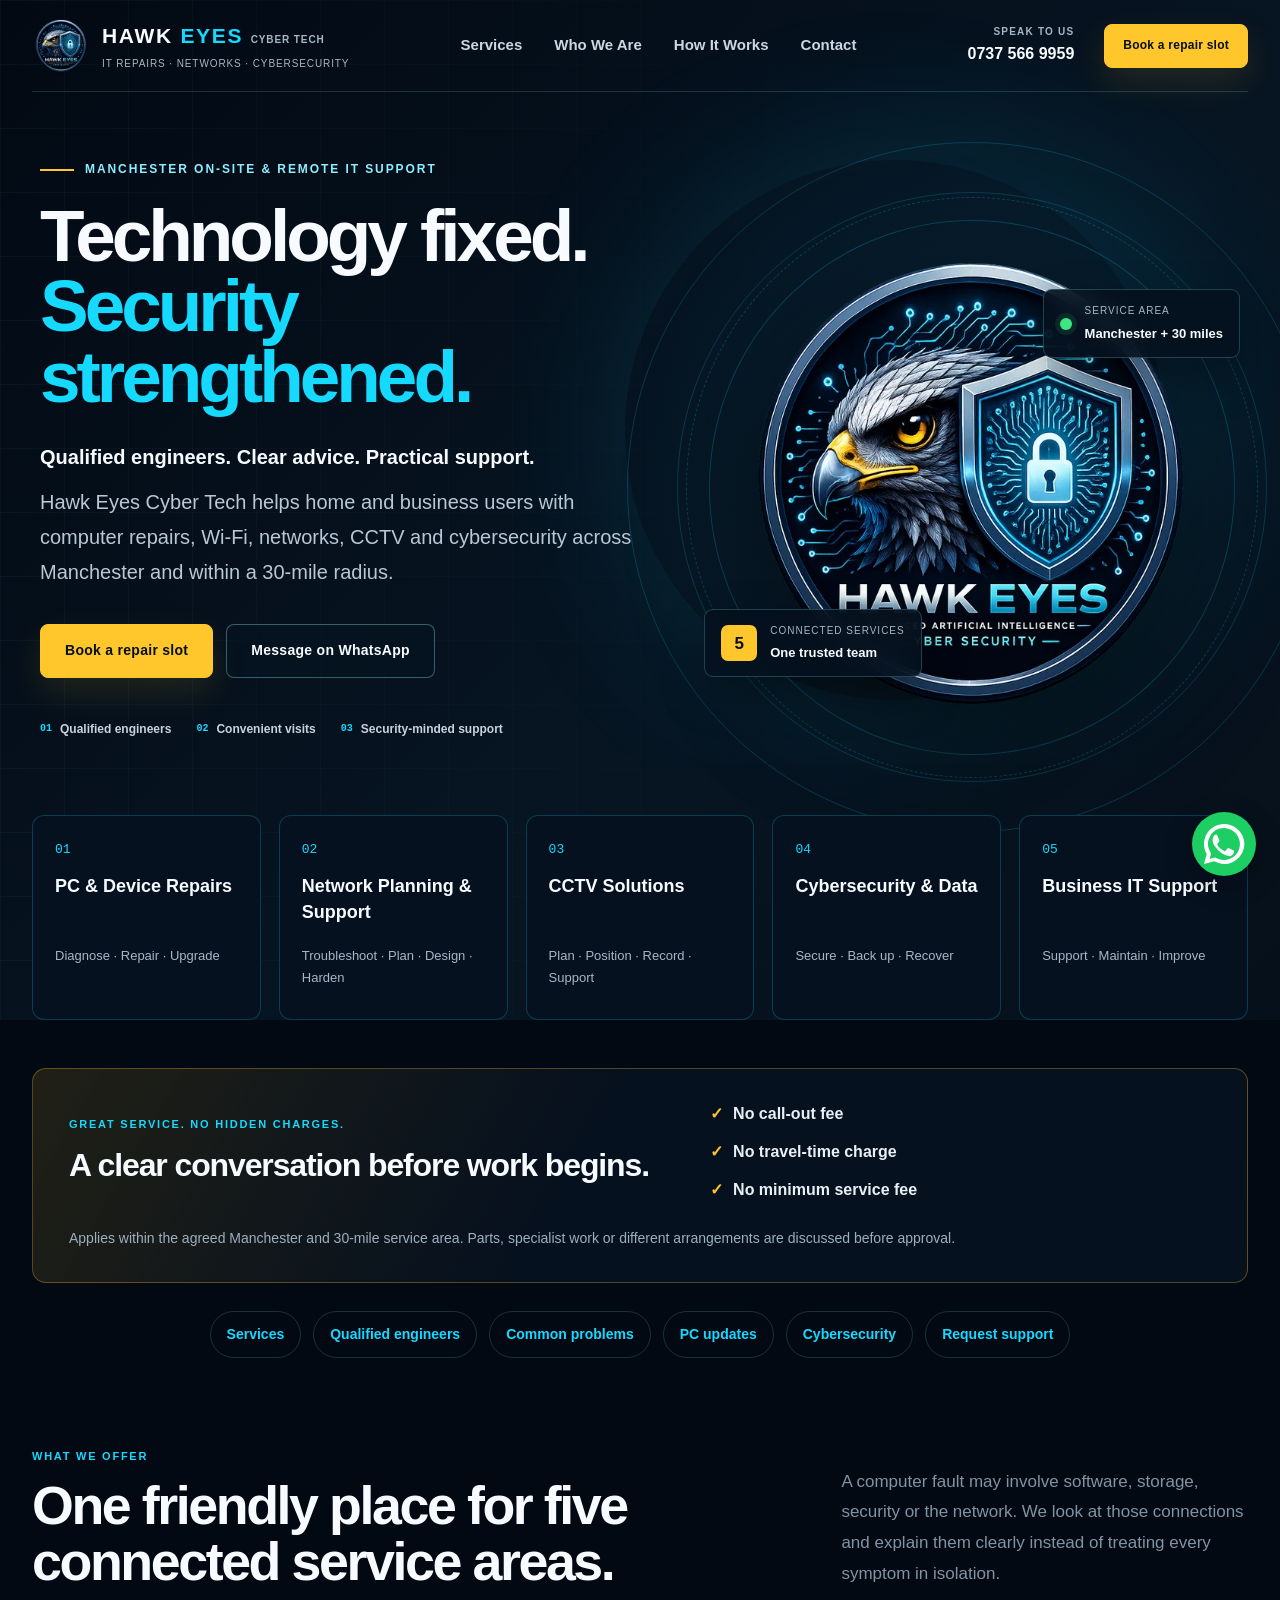
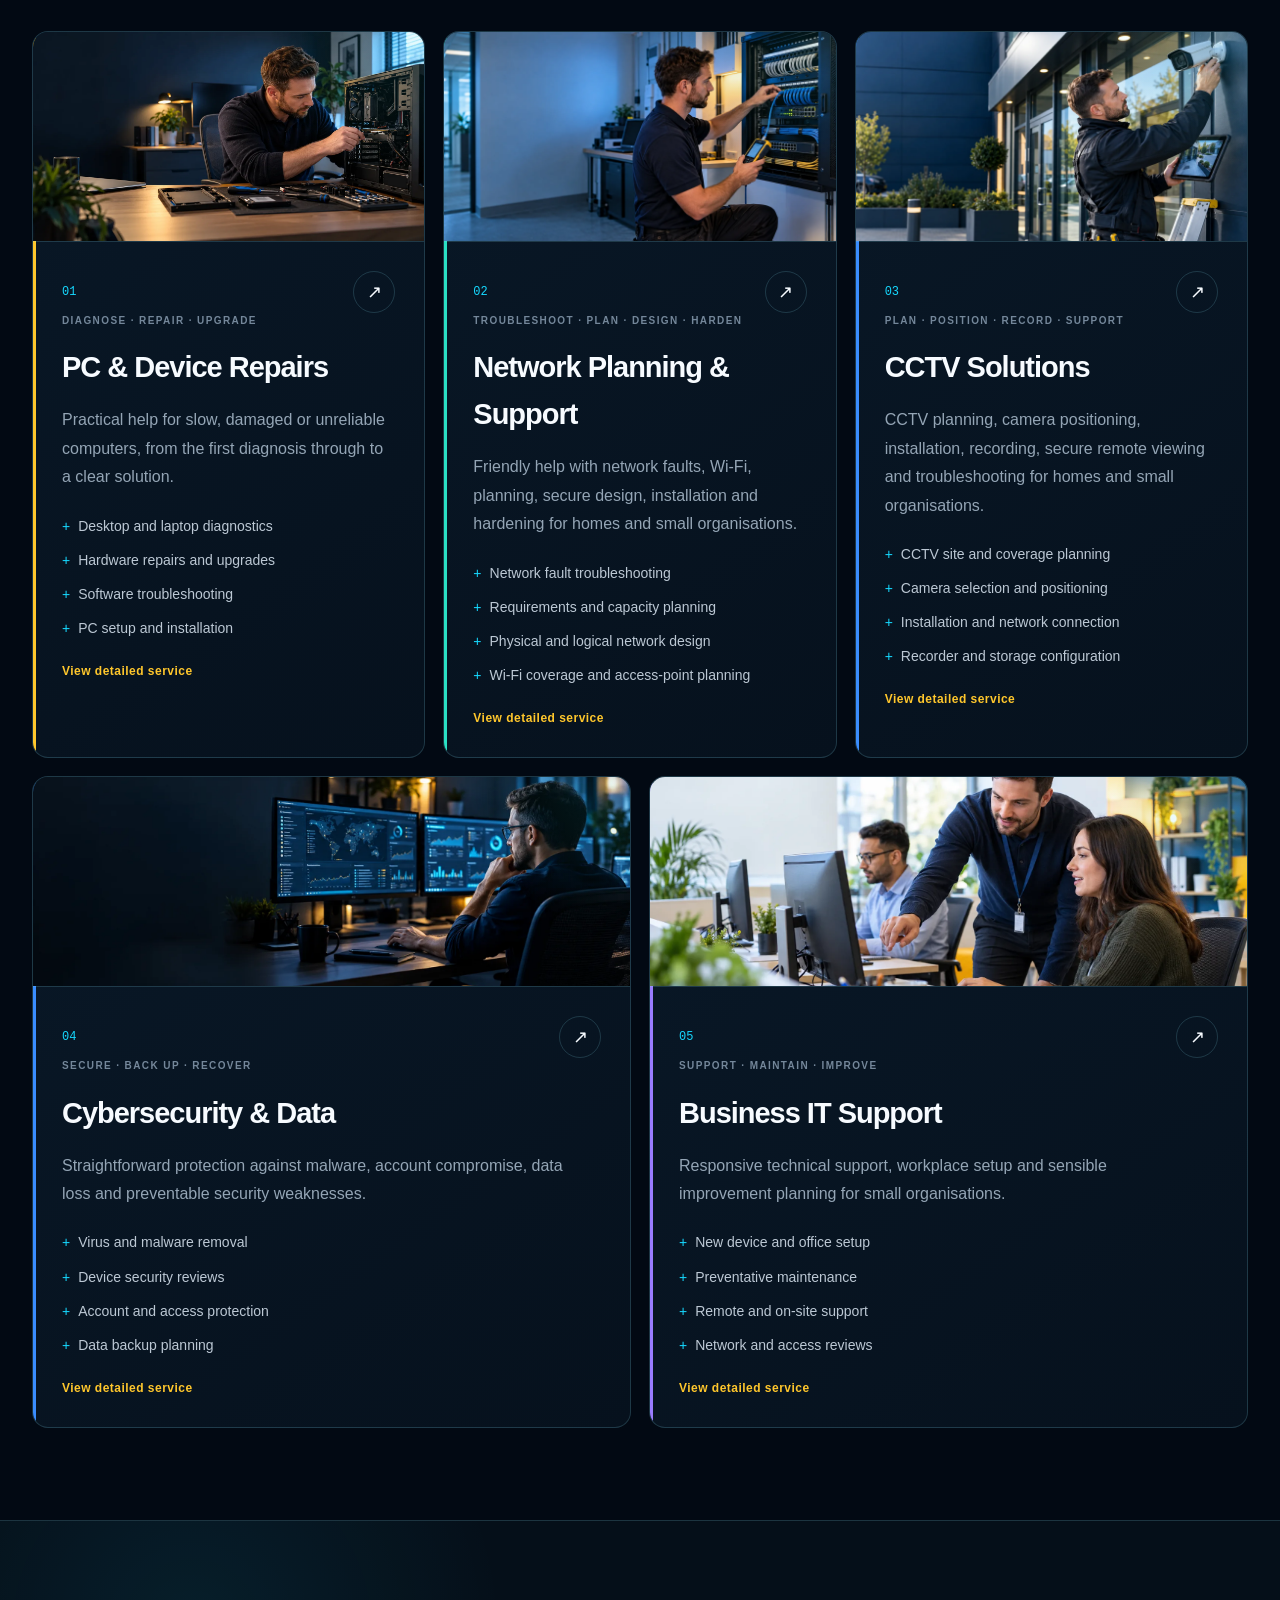
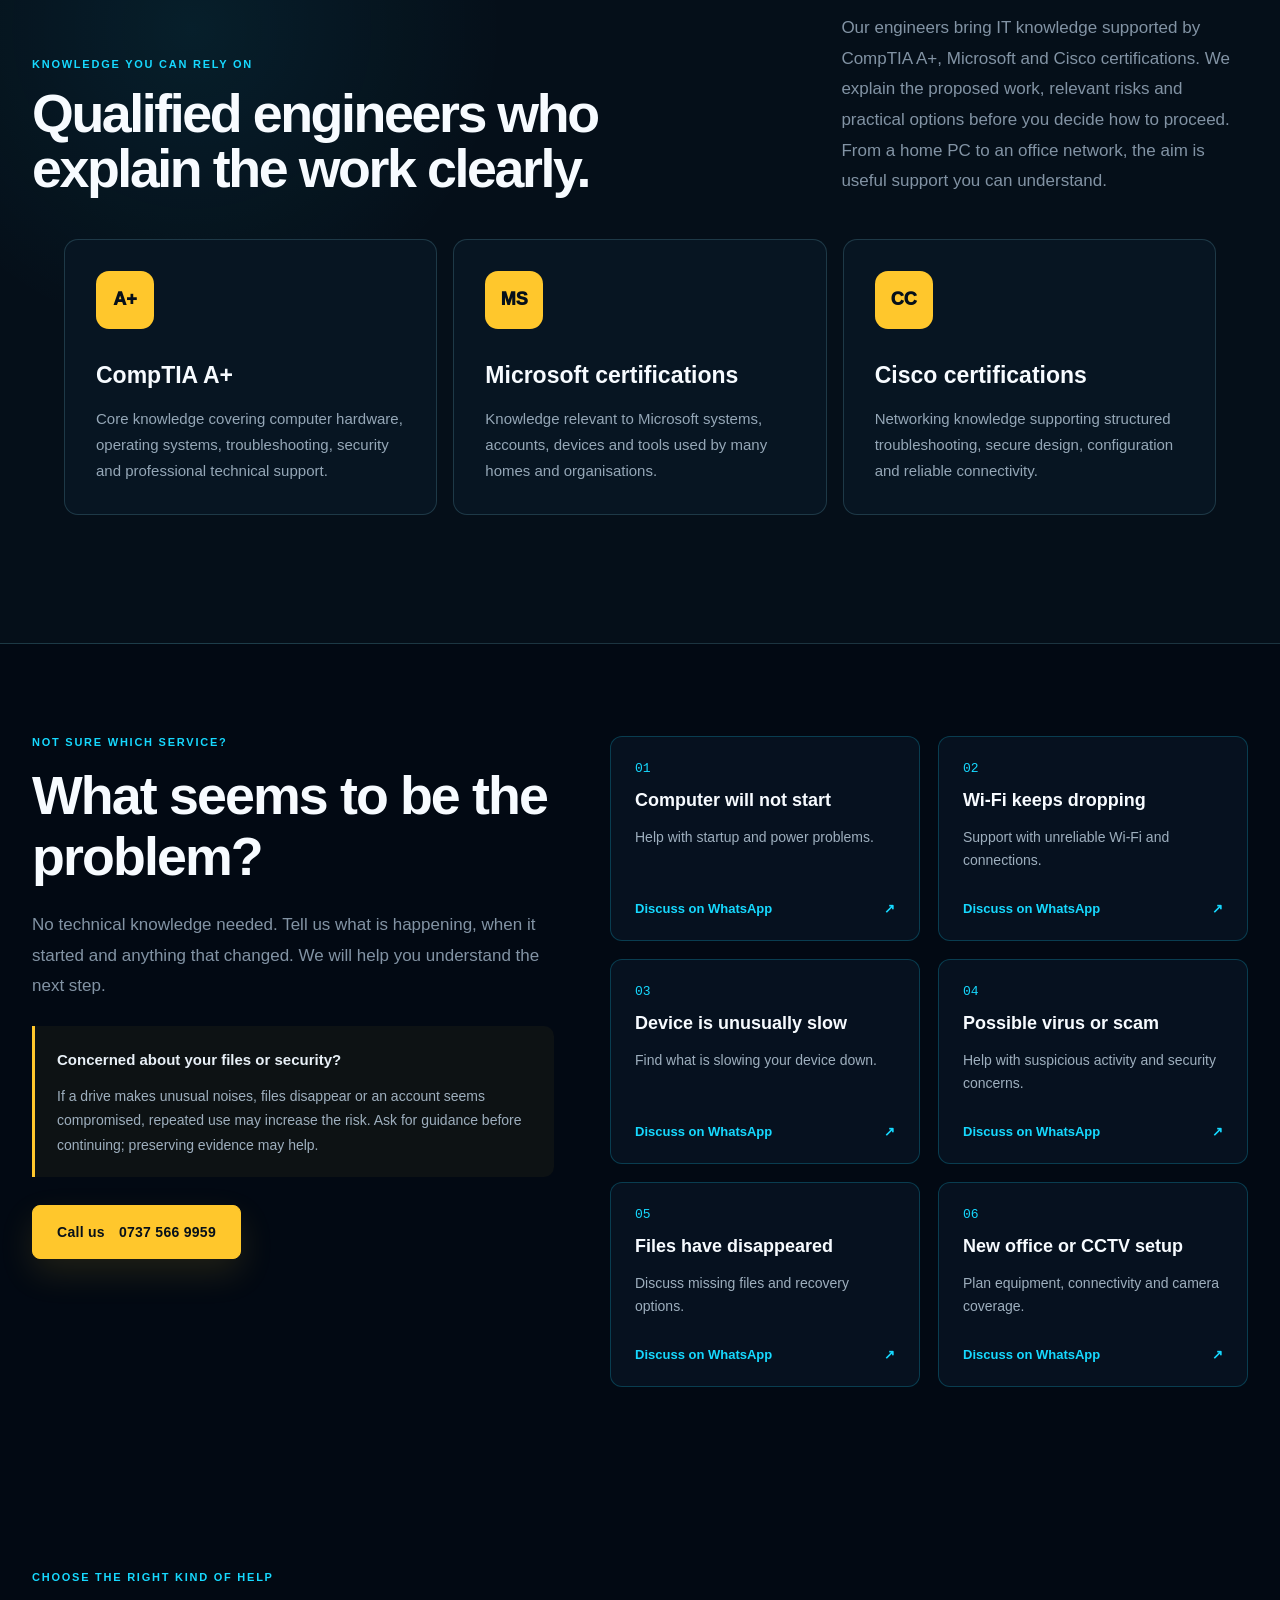
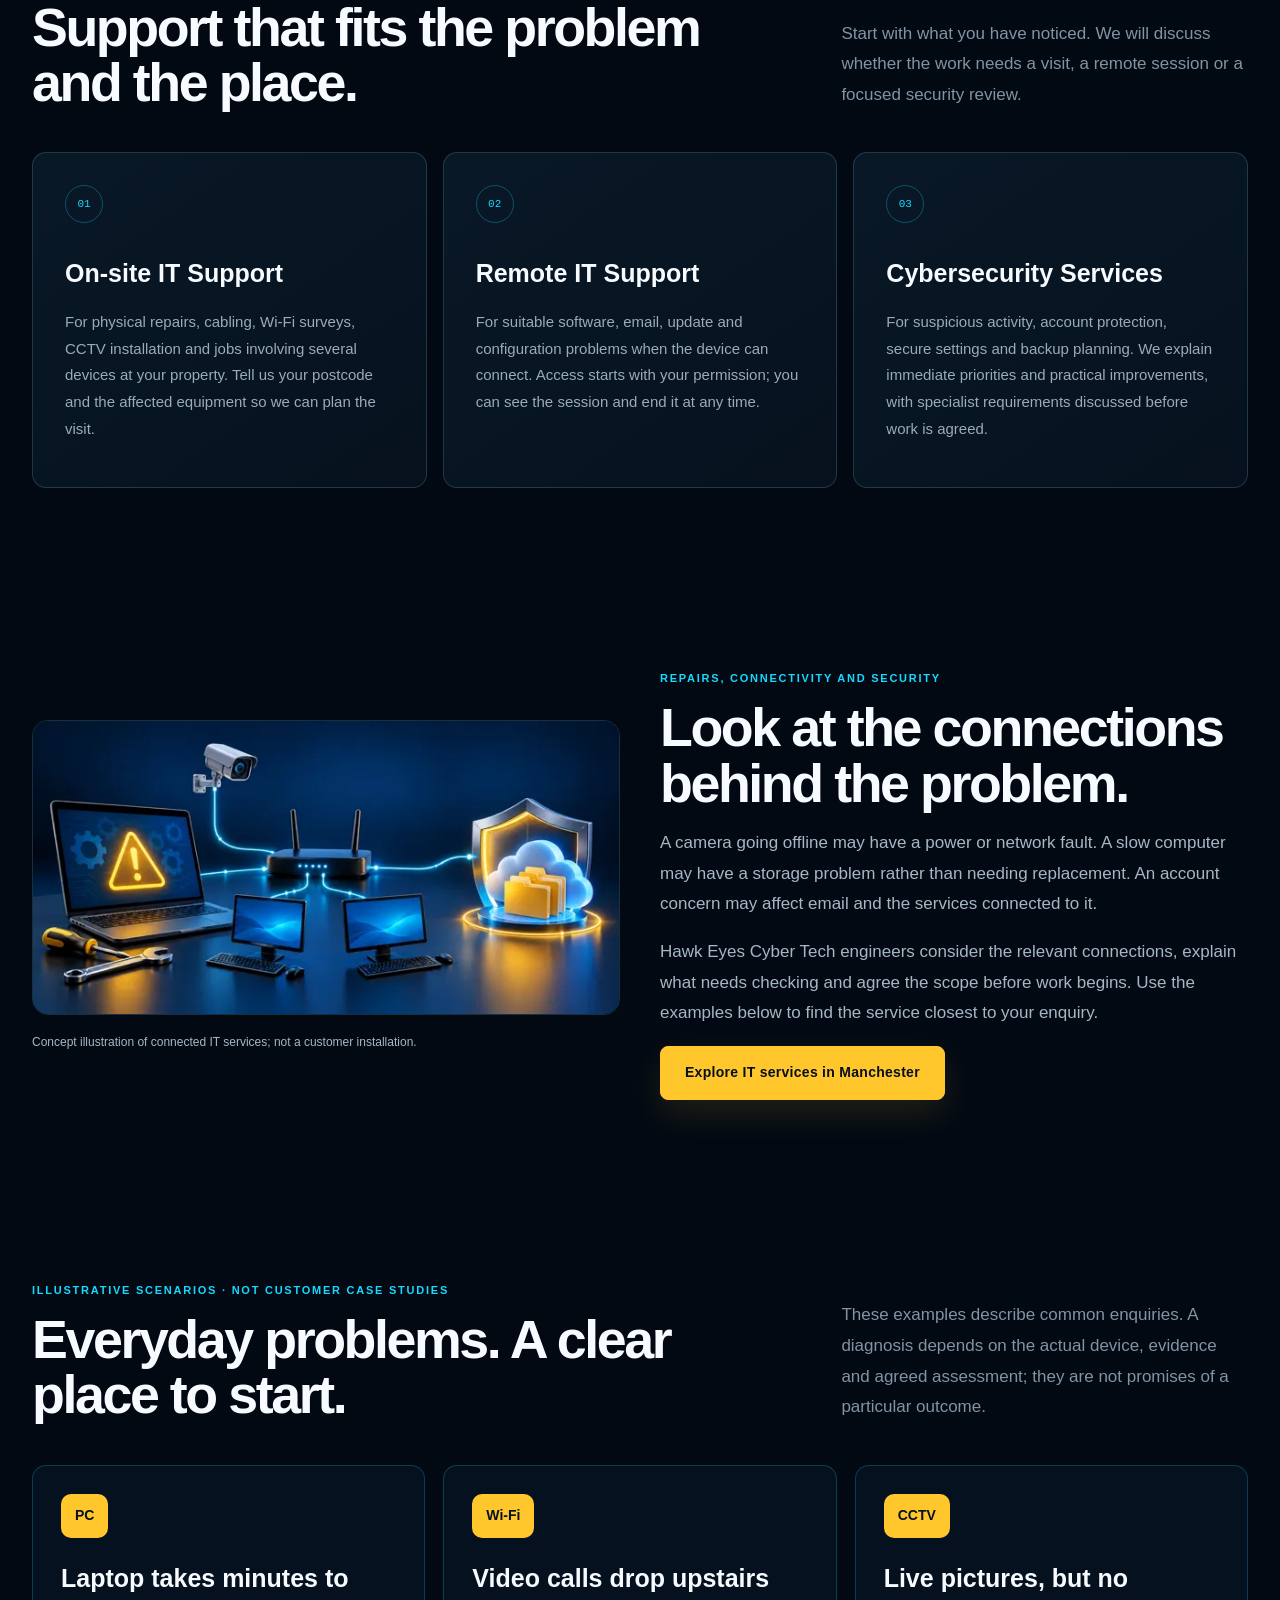
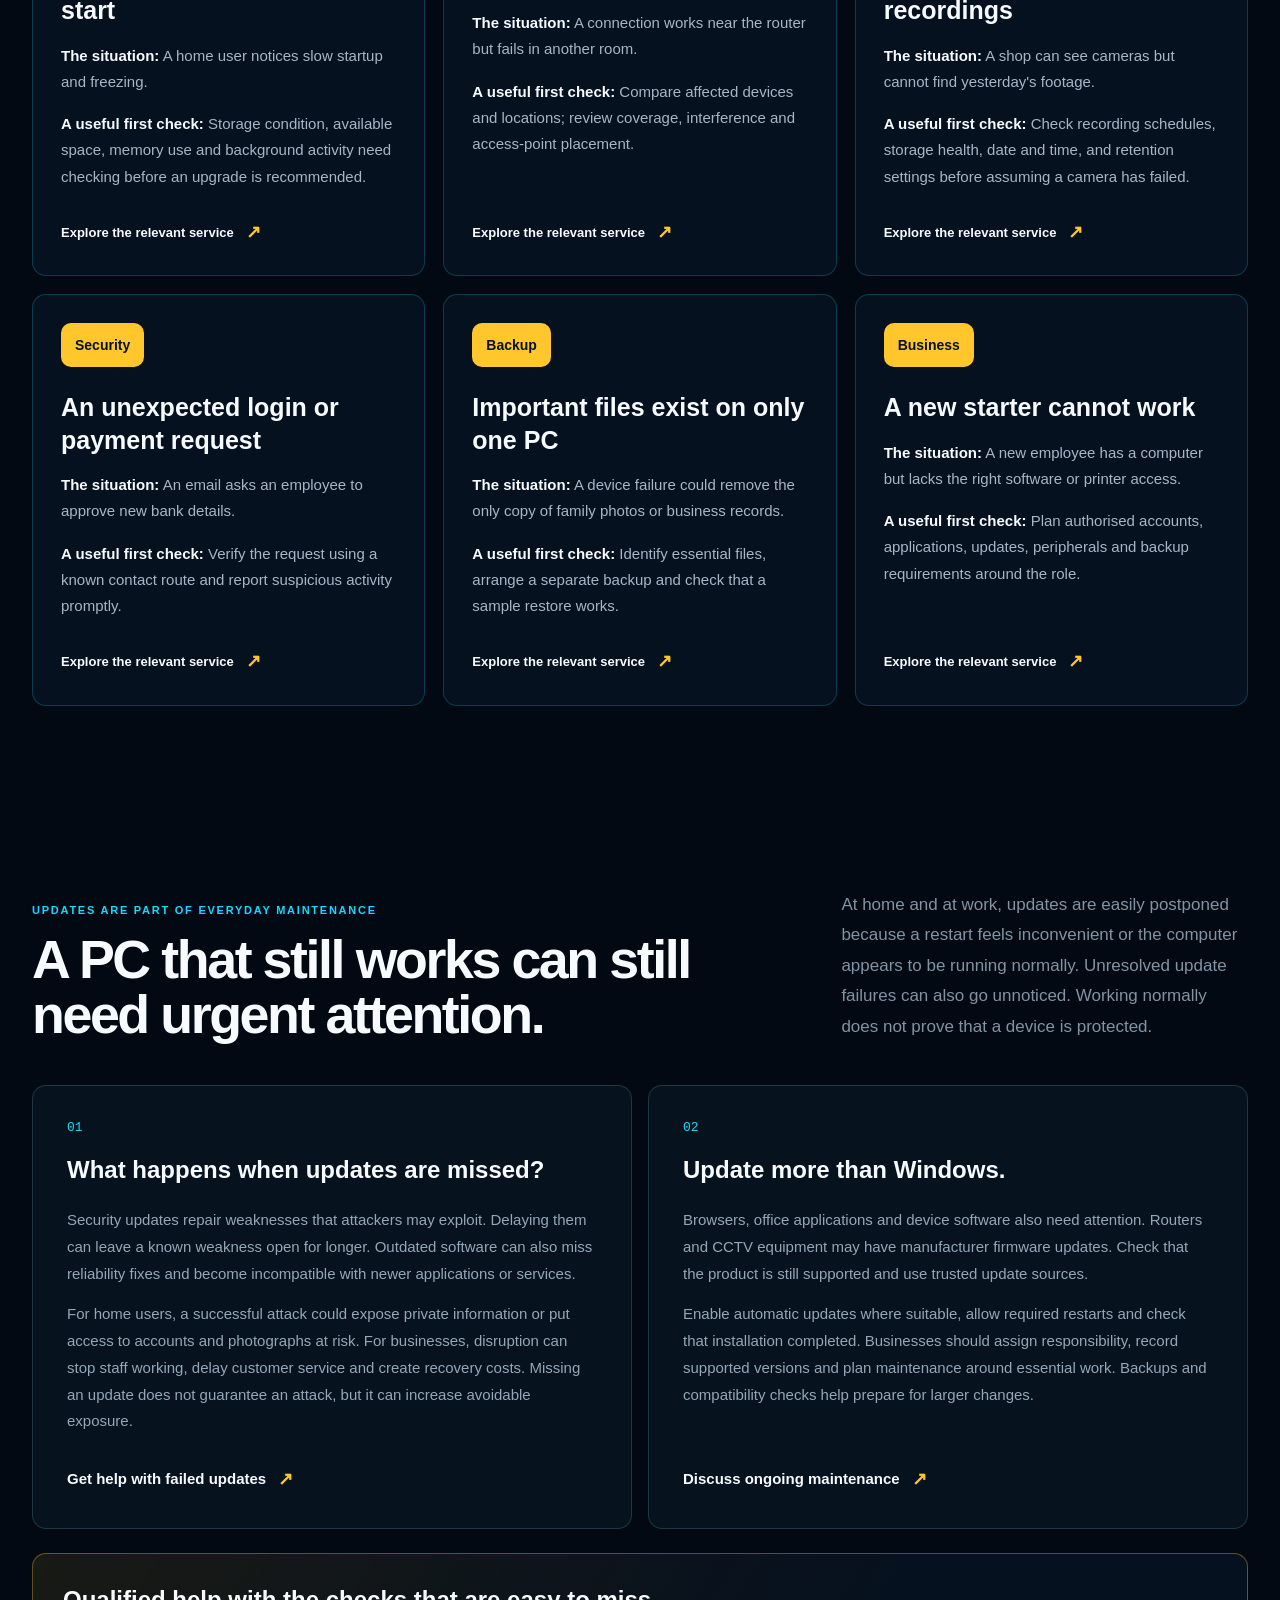
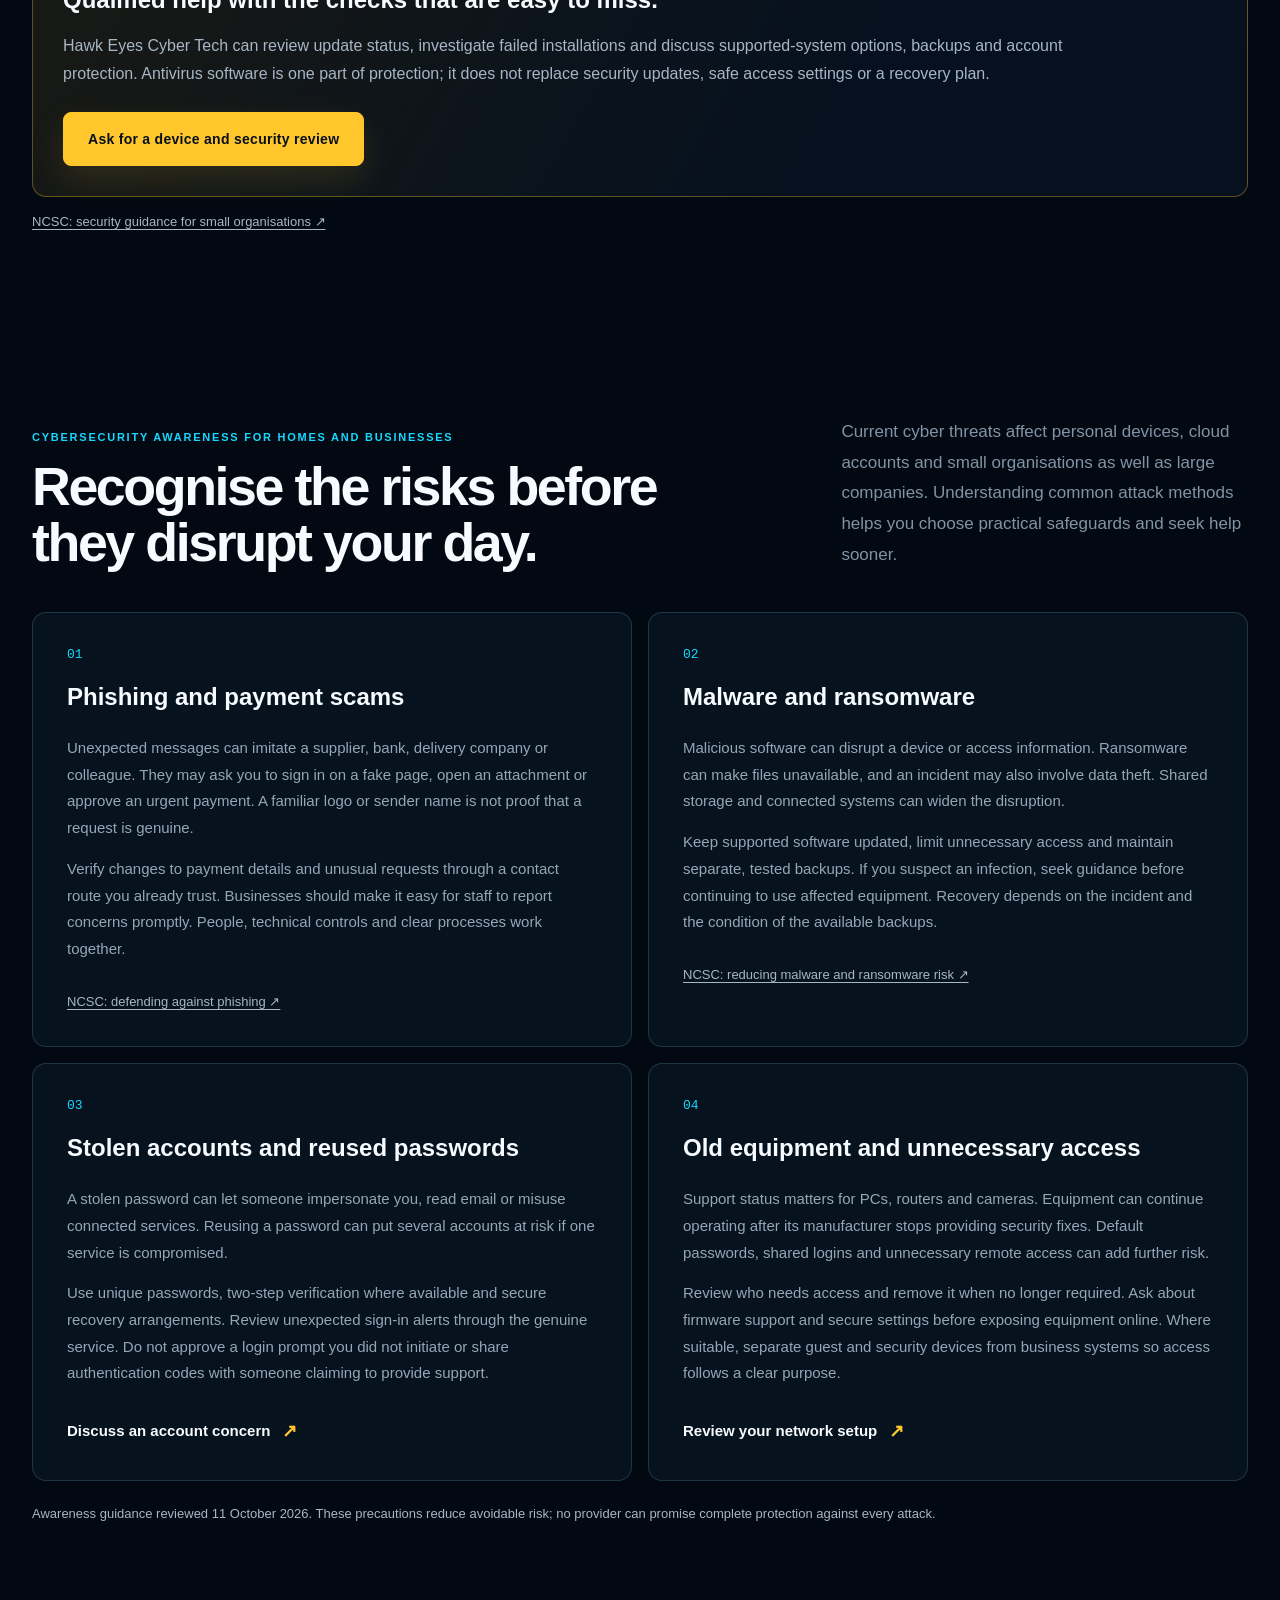
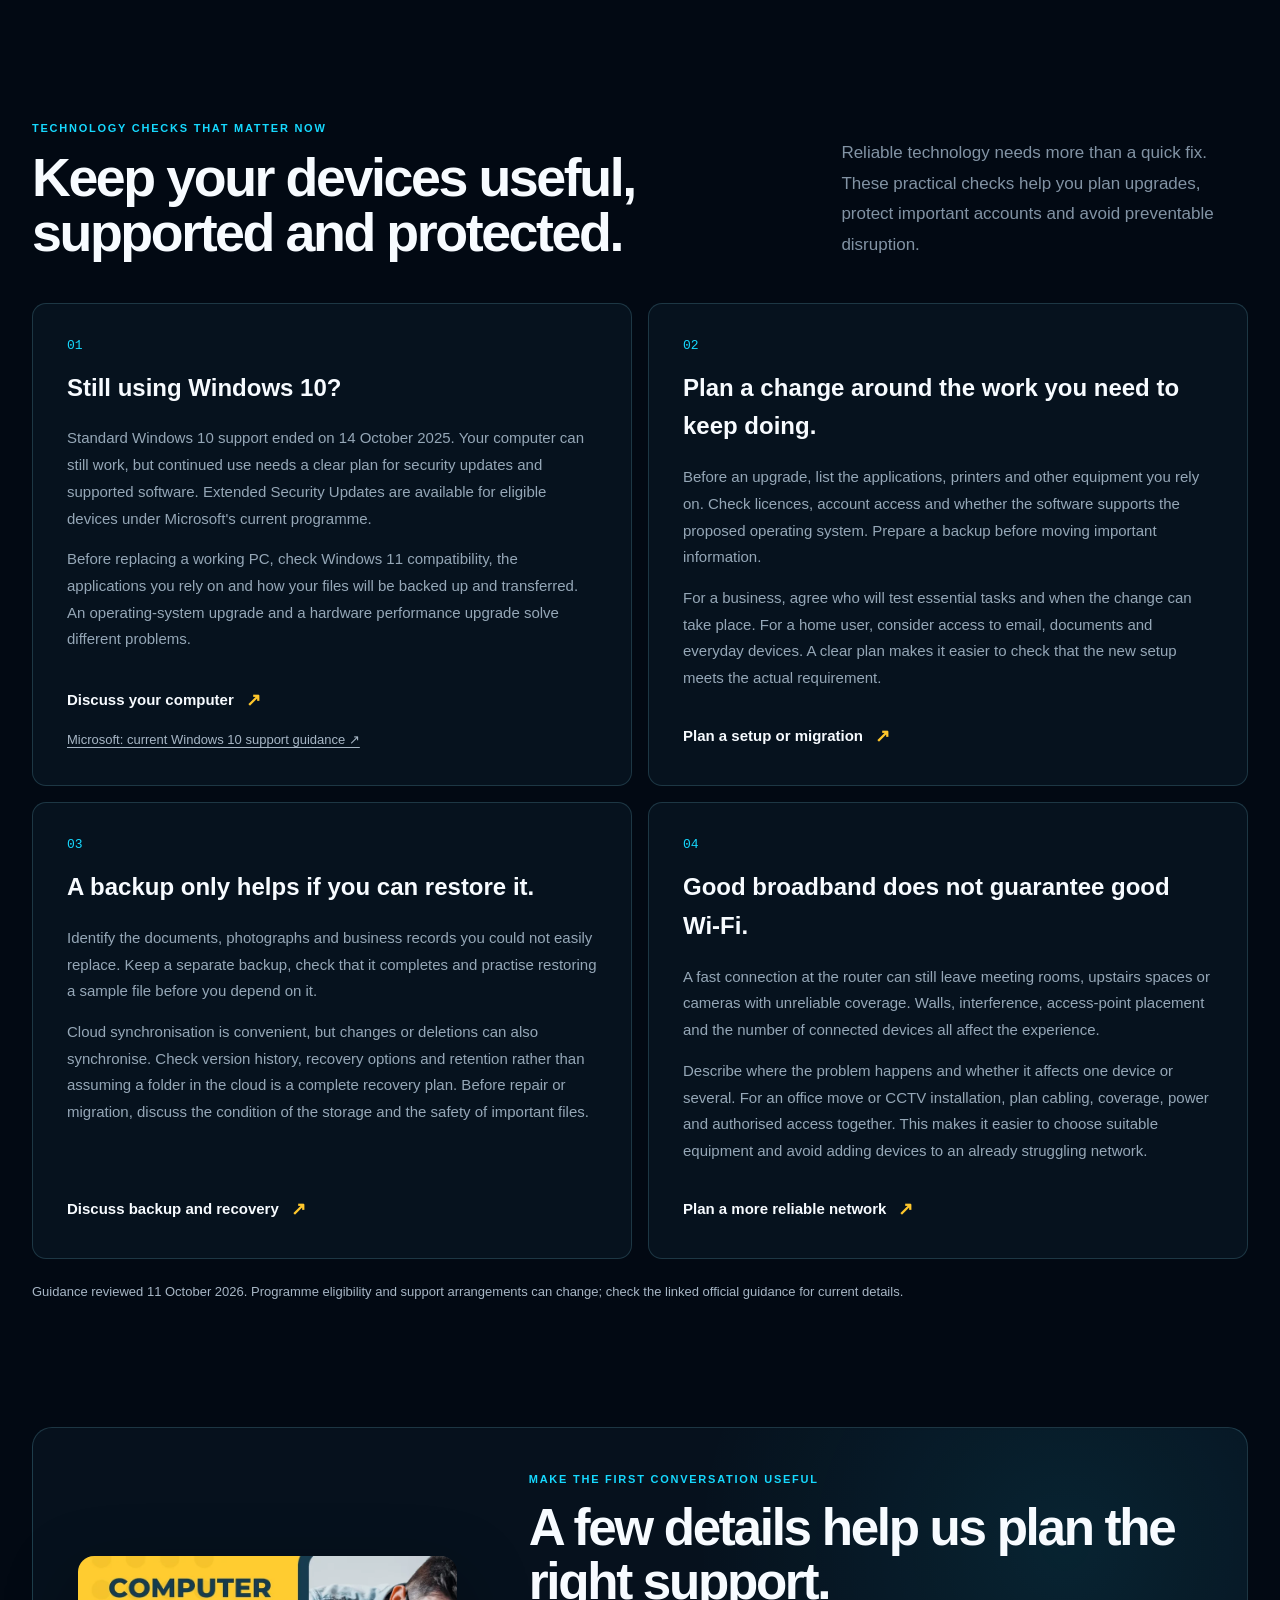
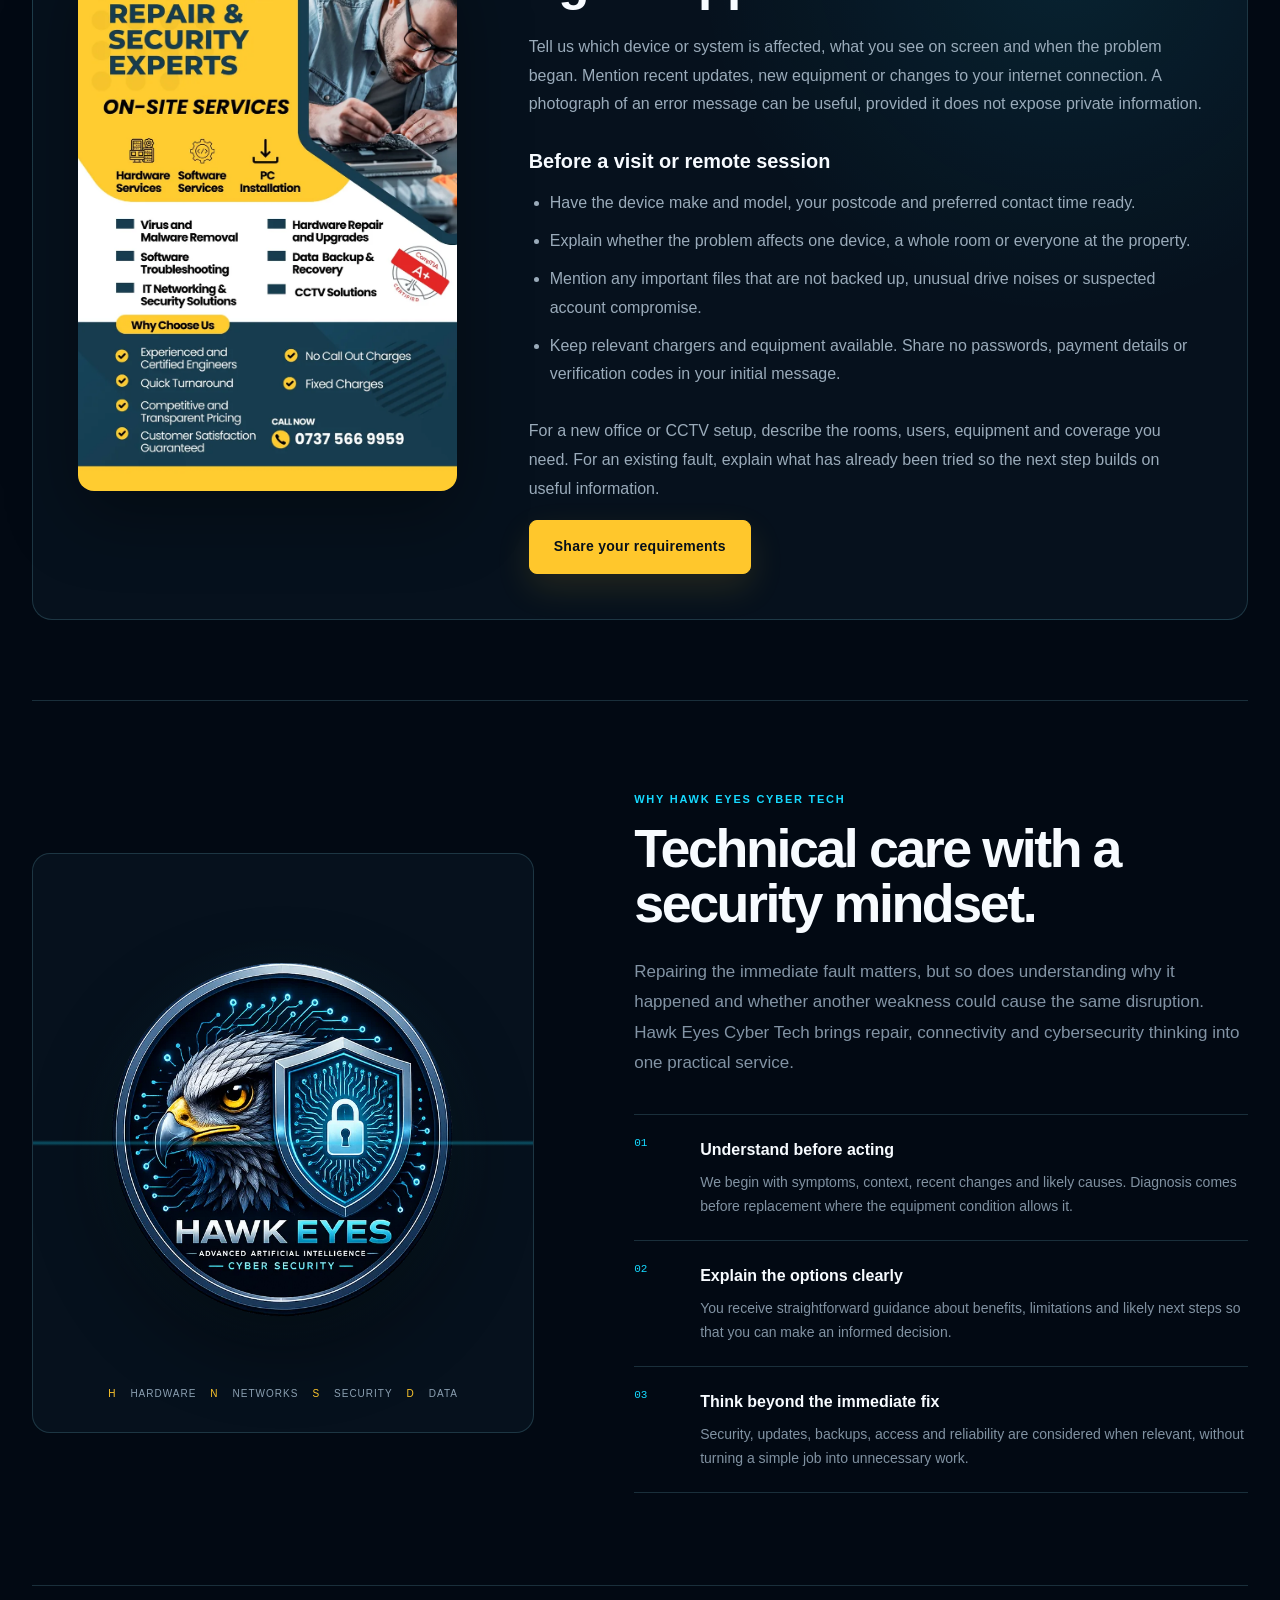
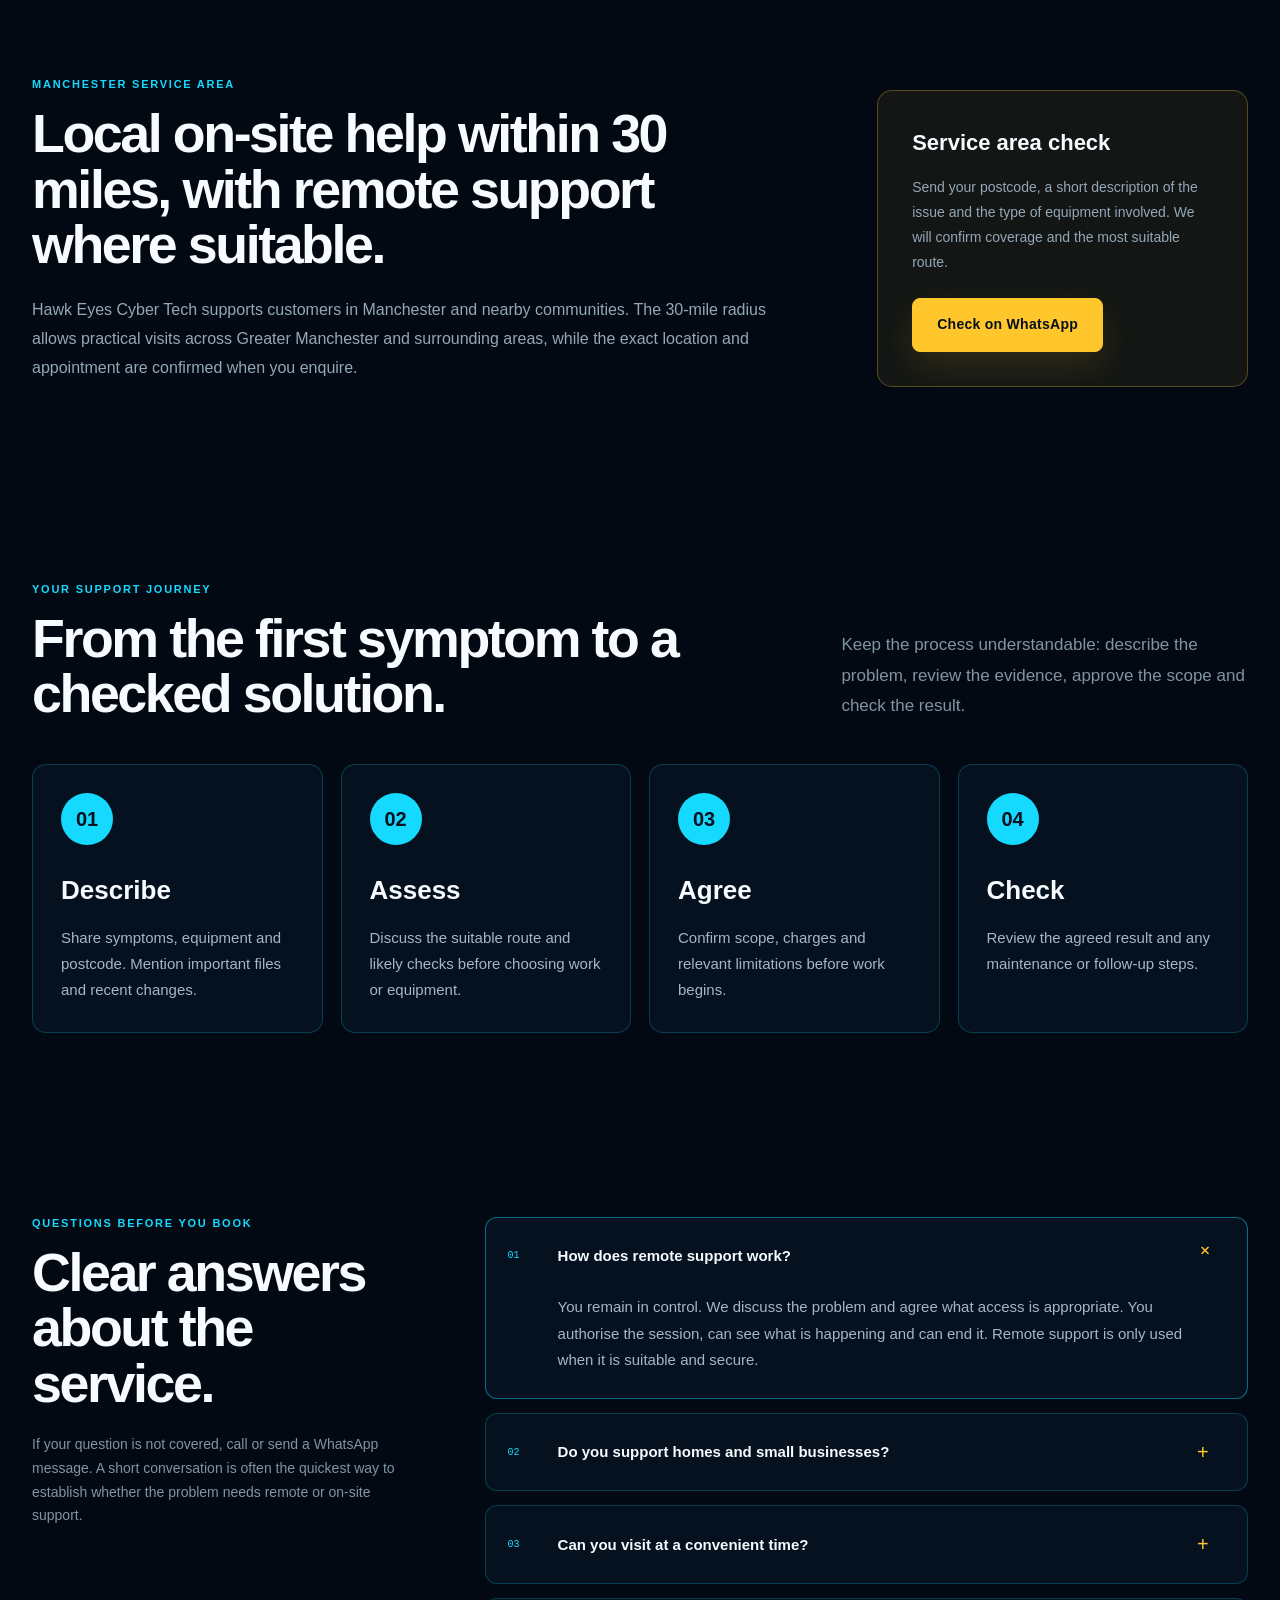
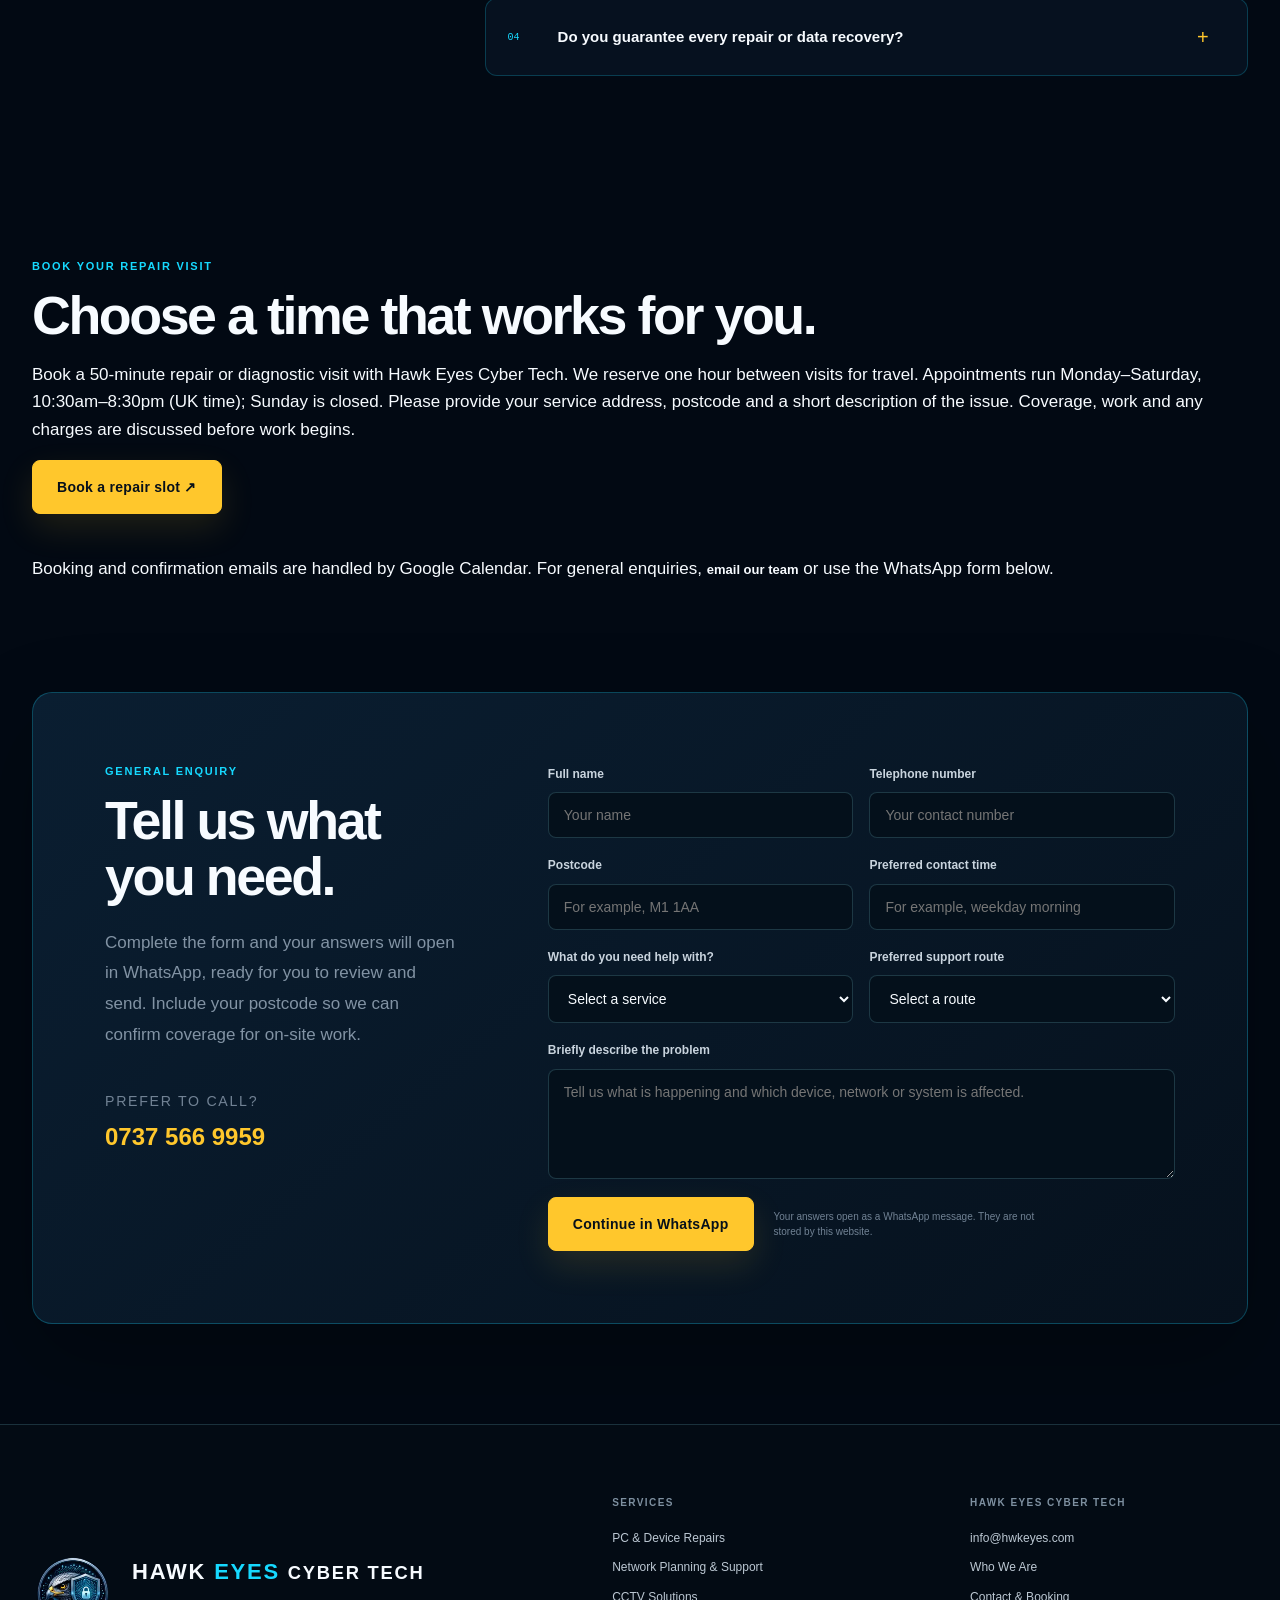
==== commit 340db8f2: "Add files via upload" ====
--- a/index.html
+++ b/index.html
@@ -20,7 +20,7 @@
   <meta name="twitter:title" content="Computer Repairs &amp; IT Support Manchester | Hawk Eyes Cyber Tech">
   <meta name="twitter:description" content="Qualified engineers for PC and laptop repairs, Wi-Fi, CCTV and small business IT support in Manchester. On-site within 30 miles and remote help where suitable.">
   <meta name="twitter:image" content="https://hwkeyes.com/assets/og.png">
-  <script type="application/ld+json">{"@context": "https://schema.org", "@graph": [{"@type": "Organization", "@id": "https://hwkeyes.com/#organization", "name": "Hawk Eyes Cyber Tech", "url": "https://hwkeyes.com/", "telephone": "+447375669959", "logo": "https://hwkeyes.com/assets/hawk-eyes-logo-small.webp", "areaServed": {"@type": "Place", "name": "Manchester and locations within an agreed 30-mile radius"}, "email": "hwkeyees@gmail.com"}, {"@type": "WebSite", "@id": "https://hwkeyes.com/#website", "url": "https://hwkeyes.com/", "name": "Hawk Eyes Cyber Tech", "publisher": {"@id": "https://hwkeyes.com/#organization"}}, {"@type": "WebPage", "@id": "https://hwkeyes.com/#webpage", "url": "https://hwkeyes.com/", "name": "Computer Repairs & IT Support Manchester | Hawk Eyes Cyber Tech", "description": "Qualified engineers for PC and laptop repairs, Wi-Fi, CCTV and small business IT support in Manchester. On-site within 30 miles and remote help where suitable.", "inLanguage": "en-GB", "isPartOf": {"@id": "https://hwkeyes.com/#website"}, "about": {"@id": "https://hwkeyes.com/#organization"}}]}</script>
+  <script type="application/ld+json">{"@context": "https://schema.org", "@graph": [{"@type": "Organization", "@id": "https://hwkeyes.com/#organization", "name": "Hawk Eyes Cyber Tech", "url": "https://hwkeyes.com/", "telephone": "+447375669959", "logo": "https://hwkeyes.com/assets/hawk-eyes-logo-small.webp", "areaServed": {"@type": "Place", "name": "Manchester and locations within an agreed 30-mile radius"}, "email": "info@hwkeyes.com"}, {"@type": "WebSite", "@id": "https://hwkeyes.com/#website", "url": "https://hwkeyes.com/", "name": "Hawk Eyes Cyber Tech", "publisher": {"@id": "https://hwkeyes.com/#organization"}}, {"@type": "WebPage", "@id": "https://hwkeyes.com/#webpage", "url": "https://hwkeyes.com/", "name": "Computer Repairs & IT Support Manchester | Hawk Eyes Cyber Tech", "description": "Qualified engineers for PC and laptop repairs, Wi-Fi, CCTV and small business IT support in Manchester. On-site within 30 miles and remote help where suitable.", "inLanguage": "en-GB", "isPartOf": {"@id": "https://hwkeyes.com/#website"}, "about": {"@id": "https://hwkeyes.com/#organization"}}]}</script>
 </head>
 <body><a class="skip-link" href="#main-content">Skip to main content</a><header class="site-header">
   <a class="brand" href="index.html" aria-label="Hawk Eyes Cyber Tech home">
@@ -50,7 +50,7 @@
 <section class="section coverage-section"><div><span class="section-kicker">Manchester service area</span><h2>Local on-site help within 30 miles, with remote support where suitable.</h2><p>Hawk Eyes Cyber Tech supports customers in Manchester and nearby communities. The 30-mile radius allows practical visits across Greater Manchester and surrounding areas, while the exact location and appointment are confirmed when you enquire.</p></div><aside><strong>Service area check</strong><p>Send your postcode, a short description of the issue and the type of equipment involved. We will confirm coverage and the most suitable route.</p><a class="button" href="https://wa.me/447375669959?text=Hello%20Hawk%20Eyes%20Cyber%20Tech%2C%20please%20check%20whether%20you%20cover%20my%20location.%20My%20postcode%20is%3A%20" target="_blank" rel="noopener">Check on WhatsApp</a></aside></section>
 <section class="section infographic-section" id="process"><div class="section-heading"><div><span class="section-kicker">Your support journey</span><h2>From the first symptom to a checked solution.</h2></div><p>Keep the process understandable: describe the problem, review the evidence, approve the scope and check the result.</p></div><ol class="infographic-steps"><li><span aria-hidden="true">01</span><h3>Describe</h3><p>Share symptoms, equipment and postcode. Mention important files and recent changes.</p></li><li><span aria-hidden="true">02</span><h3>Assess</h3><p>Discuss the suitable route and likely checks before choosing work or equipment.</p></li><li><span aria-hidden="true">03</span><h3>Agree</h3><p>Confirm scope, charges and relevant limitations before work begins.</p></li><li><span aria-hidden="true">04</span><h3>Check</h3><p>Review the agreed result and any maintenance or follow-up steps.</p></li></ol></section>
 <section class="section home-faq"><div class="faq-intro"><span class="section-kicker">Questions before you book</span><h2>Clear answers about the service.</h2><p>If your question is not covered, call or send a WhatsApp message. A short conversation is often the quickest way to establish whether the problem needs remote or on-site support.</p></div><div class="faq-list"><details open><summary><span>01</span>How does remote support work?<b>+</b></summary><p>You remain in control. We discuss the problem and agree what access is appropriate. You authorise the session, can see what is happening and can end it. Remote support is only used when it is suitable and secure.</p></details><details><summary><span>02</span>Do you support homes and small businesses?<b>+</b></summary><p>Yes. Home users often need help with personal computers, Wi-Fi, printers, malware, backups or CCTV. Small organisations may also need device setup, secure networks, staff access, business continuity and coordinated IT improvements.</p></details><details><summary><span>03</span>Can you visit at a convenient time?<b>+</b></summary><p>On-site appointments are arranged around a mutually convenient time, subject to availability. A clear description of the fault, location and preferred time helps us plan the most useful visit.</p></details><details><summary><span>04</span>Do you guarantee every repair or data recovery?<b>+</b></summary><p>No responsible provider can promise that every failed device can be repaired or every lost file recovered. We assess the condition, explain the risks and agree realistic next steps. Where storage is failing, protecting remaining data takes priority.</p></details></div></section>
-<section class="section repair-booking"><span class="section-kicker">Book your repair visit</span><h2>Choose a time that works for you.</h2><p>Book a 50-minute repair or diagnostic visit with Hawk Eyes Cyber Tech. We reserve one hour between visits for travel. Appointments run Monday–Saturday, 10:30am–8:30pm (UK time); Sunday is closed. Please provide your service address, postcode and a short description of the issue. Coverage, work and any charges are discussed before work begins.</p><a class="button" href="https://calendar.app.google/uvvYfiRC657q7Sws6" target="_blank" rel="noopener">Book a repair slot ↗</a><p>Booking and confirmation emails are handled by Google Calendar. For general enquiries, <a class="text-link" href="mailto:hwkeyees@gmail.com">email our team</a> or use the WhatsApp form below.</p></section><section class="booking-section" id="book"><div class="booking-intro"><span class="section-kicker">General enquiry</span><h2>Tell us what you need.</h2><p>Complete the form and your answers will open in WhatsApp, ready for you to review and send. Include your postcode so we can confirm coverage for on-site work.</p><div class="booking-contact"><small>Prefer to call?</small><a href="tel:+447375669959">0737 566 9959</a></div></div><form class="booking-form" data-whatsapp-form>
+<section class="section repair-booking"><span class="section-kicker">Book your repair visit</span><h2>Choose a time that works for you.</h2><p>Book a 50-minute repair or diagnostic visit with Hawk Eyes Cyber Tech. We reserve one hour between visits for travel. Appointments run Monday–Saturday, 10:30am–8:30pm (UK time); Sunday is closed. Please provide your service address, postcode and a short description of the issue. Coverage, work and any charges are discussed before work begins.</p><a class="button" href="https://calendar.app.google/uvvYfiRC657q7Sws6" target="_blank" rel="noopener">Book a repair slot ↗</a><p>Booking and confirmation emails are handled by Google Calendar. For general enquiries, <a class="text-link" href="mailto:info@hwkeyes.com">email our team</a> or use the WhatsApp form below.</p></section><section class="booking-section" id="book"><div class="booking-intro"><span class="section-kicker">General enquiry</span><h2>Tell us what you need.</h2><p>Complete the form and your answers will open in WhatsApp, ready for you to review and send. Include your postcode so we can confirm coverage for on-site work.</p><div class="booking-contact"><small>Prefer to call?</small><a href="tel:+447375669959">0737 566 9959</a></div></div><form class="booking-form" data-whatsapp-form>
   <div class="field-row"><label>Full name<input name="name" autocomplete="name" required placeholder="Your name"></label><label>Telephone number<input name="phone" type="tel" autocomplete="tel" required placeholder="Your contact number"></label></div>
   <div class="field-row"><label>Postcode<input name="postcode" autocomplete="postal-code" required placeholder="For example, M1 1AA"></label><label>Preferred contact time<input name="time" placeholder="For example, weekday morning"></label></div>
   <div class="field-row"><label>What do you need help with?<select name="service" required><option value="" selected disabled>Select a service</option><option>PC &amp; Device Repairs</option><option>Network Planning &amp; Support</option><option>CCTV Solutions</option><option>Cybersecurity &amp; Data</option><option>Business IT Support</option><option>Not sure — please advise</option><option>Another enquiry</option></select></label><label>Preferred support route<select name="supportType" required><option value="" selected disabled>Select a route</option><option>Not sure — please advise</option><option>On-site IT support</option><option>Remote IT support</option><option>Cybersecurity service</option></select></label></div>
@@ -61,7 +61,7 @@
   <div class="footer-main">
     <div class="footer-brand"><img src="assets/hawk-eyes-logo-small.webp" alt="Hawk Eyes Cyber Tech" width="82" height="82" decoding="async"><div><strong>HAWK <span>EYES</span> <small class="cyber-brand">CYBER TECH</small></strong><p>Computer repairs, networks, CCTV, cybersecurity and business IT support across Manchester and within a 30-mile radius.</p></div></div>
     <div><h3>Services</h3><a href="repairs.html">PC &amp; Device Repairs</a><a href="networks.html">Network Planning &amp; Support</a><a href="cctv.html">CCTV Solutions</a><a href="cybersecurity-data.html">Cybersecurity &amp; Data</a><a href="business-it.html">Business IT Support</a><a href="services.html">All services</a></div>
-    <div><h3>Hawk Eyes Cyber Tech</h3><a href="mailto:hwkeyees@gmail.com">Email us</a><a href="about.html">Who We Are</a><a href="contact.html">Contact &amp; Booking</a><a href="privacy.html">Privacy</a><a href="https://wa.me/447375669959?text=Hello%20Hawk%20Eyes%20Cyber%20Tech%2C%20I%20need%20help%20with%20a%20computer%20or%20IT%20service." target="_blank" rel="noopener">WhatsApp</a></div>
+    <div><h3>Hawk Eyes Cyber Tech</h3><a href="mailto:info@hwkeyes.com">info@hwkeyes.com</a><a href="about.html">Who We Are</a><a href="contact.html">Contact &amp; Booking</a><a href="privacy.html">Privacy</a><a href="https://wa.me/447375669959?text=Hello%20Hawk%20Eyes%20Cyber%20Tech%2C%20I%20need%20help%20with%20a%20computer%20or%20IT%20service." target="_blank" rel="noopener">WhatsApp</a></div>
   </div>
   <div class="service-hours"><strong>Service hours</strong><span>Monday–Friday: 10:30am–8:30pm</span><span>Saturday: 10:30am–8:30pm</span><span>Sunday: closed</span></div><div class="footer-bottom"><span>© <span data-year></span> Hawk Eyes Cyber Tech. All rights reserved.</span><span>Manchester · 30-mile service radius · hwkeyes.com</span></div>
 </footer>
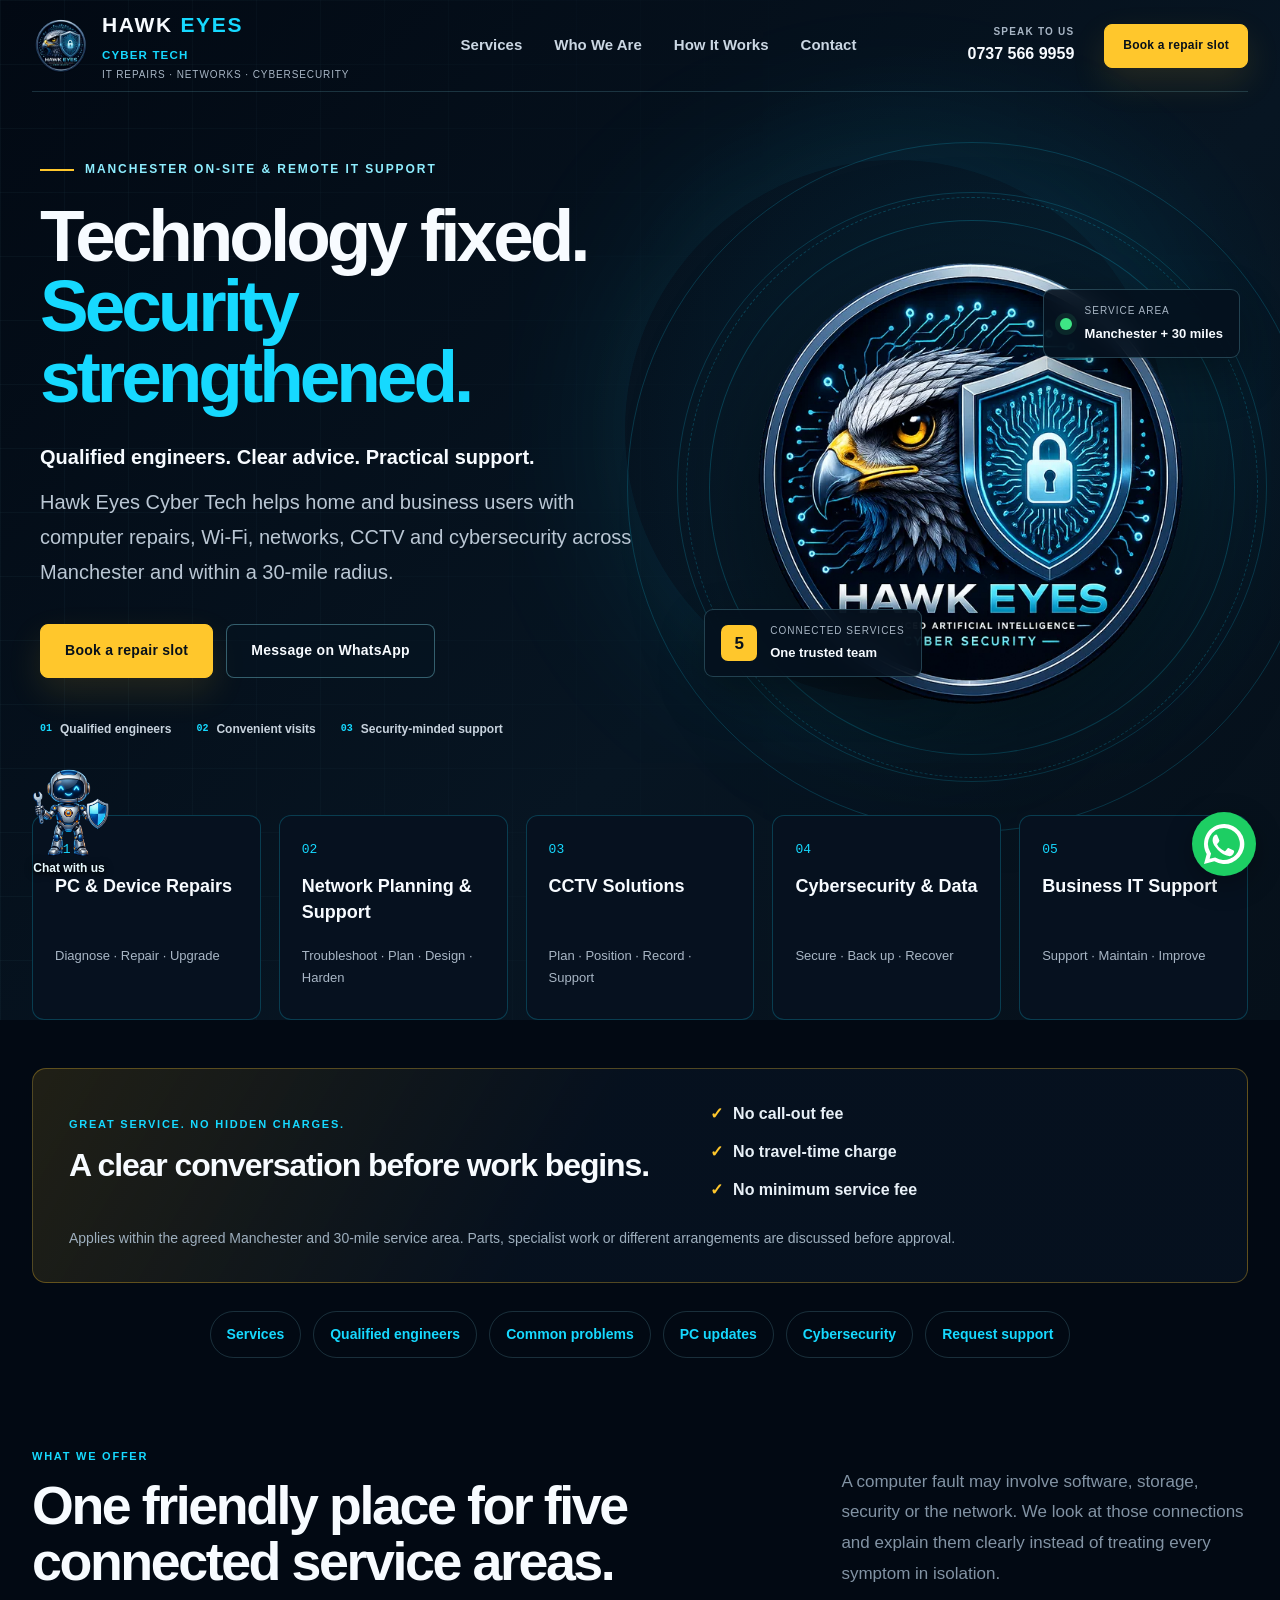
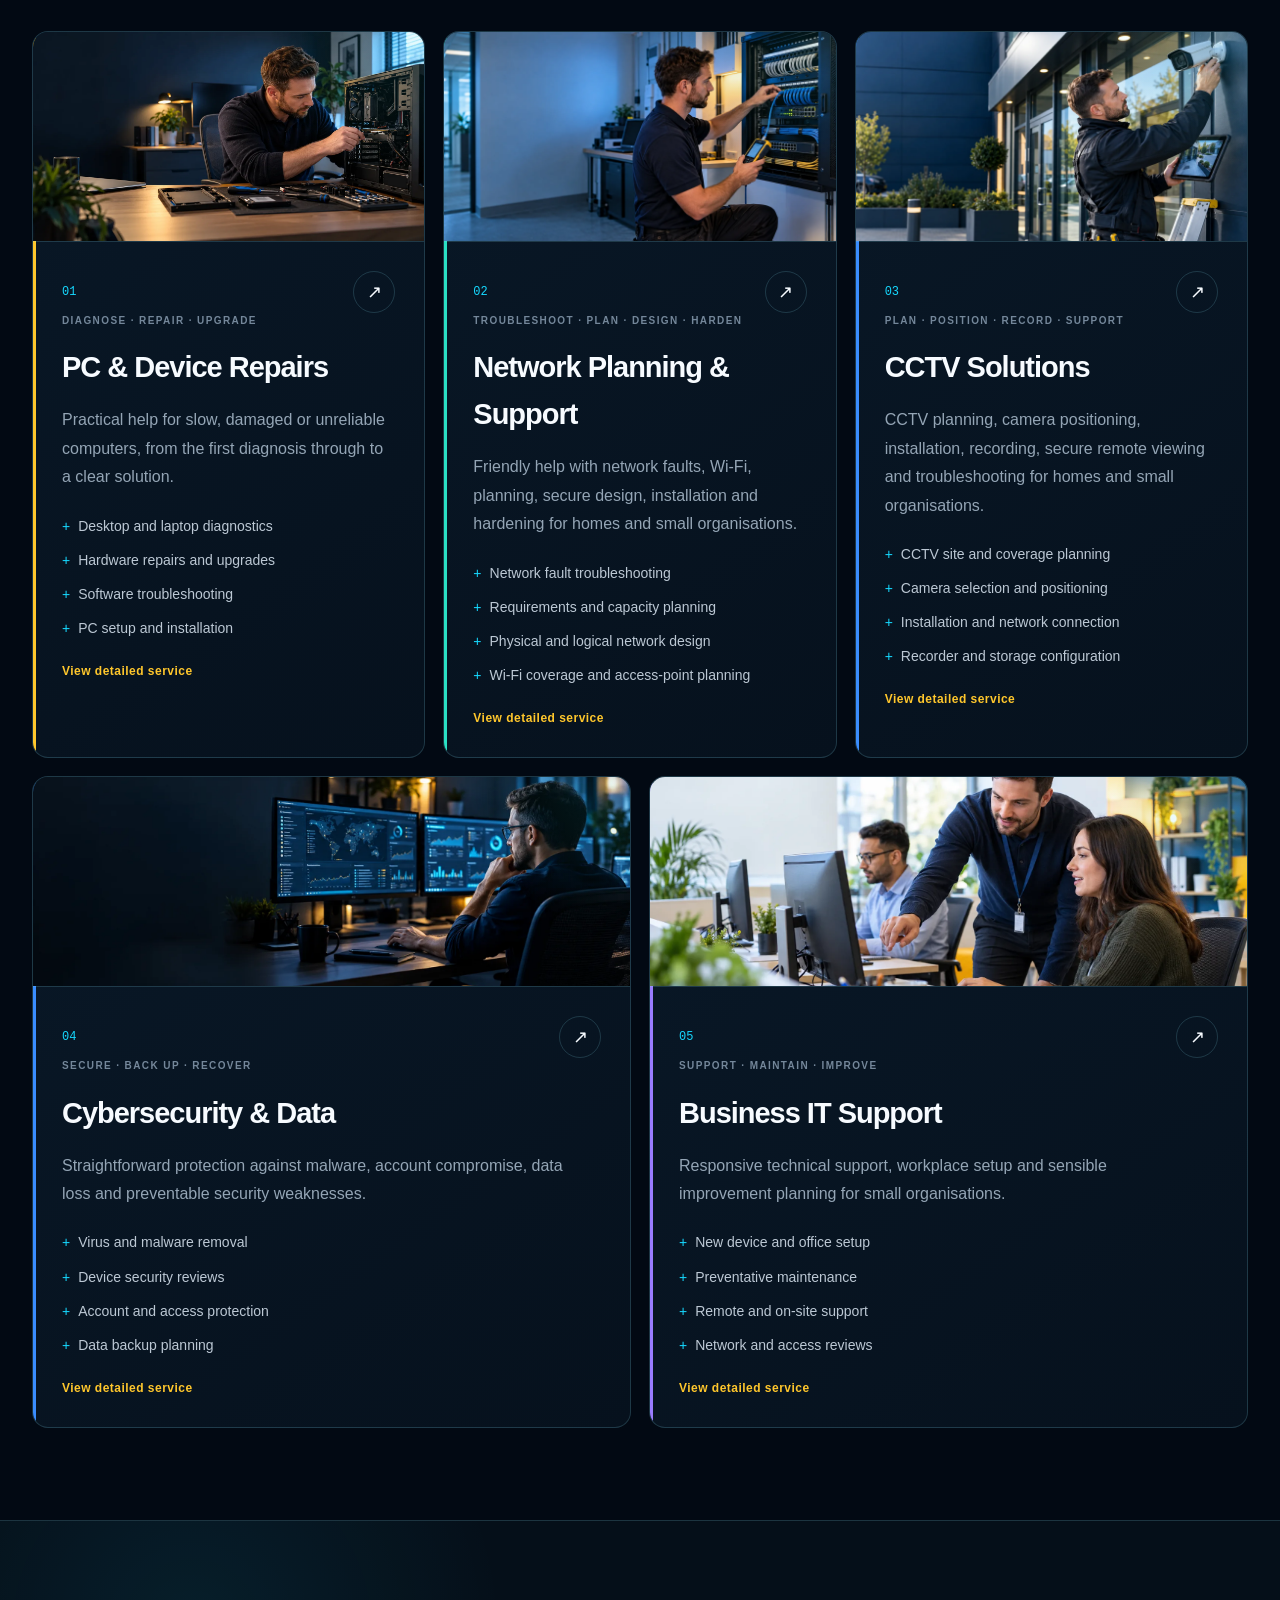
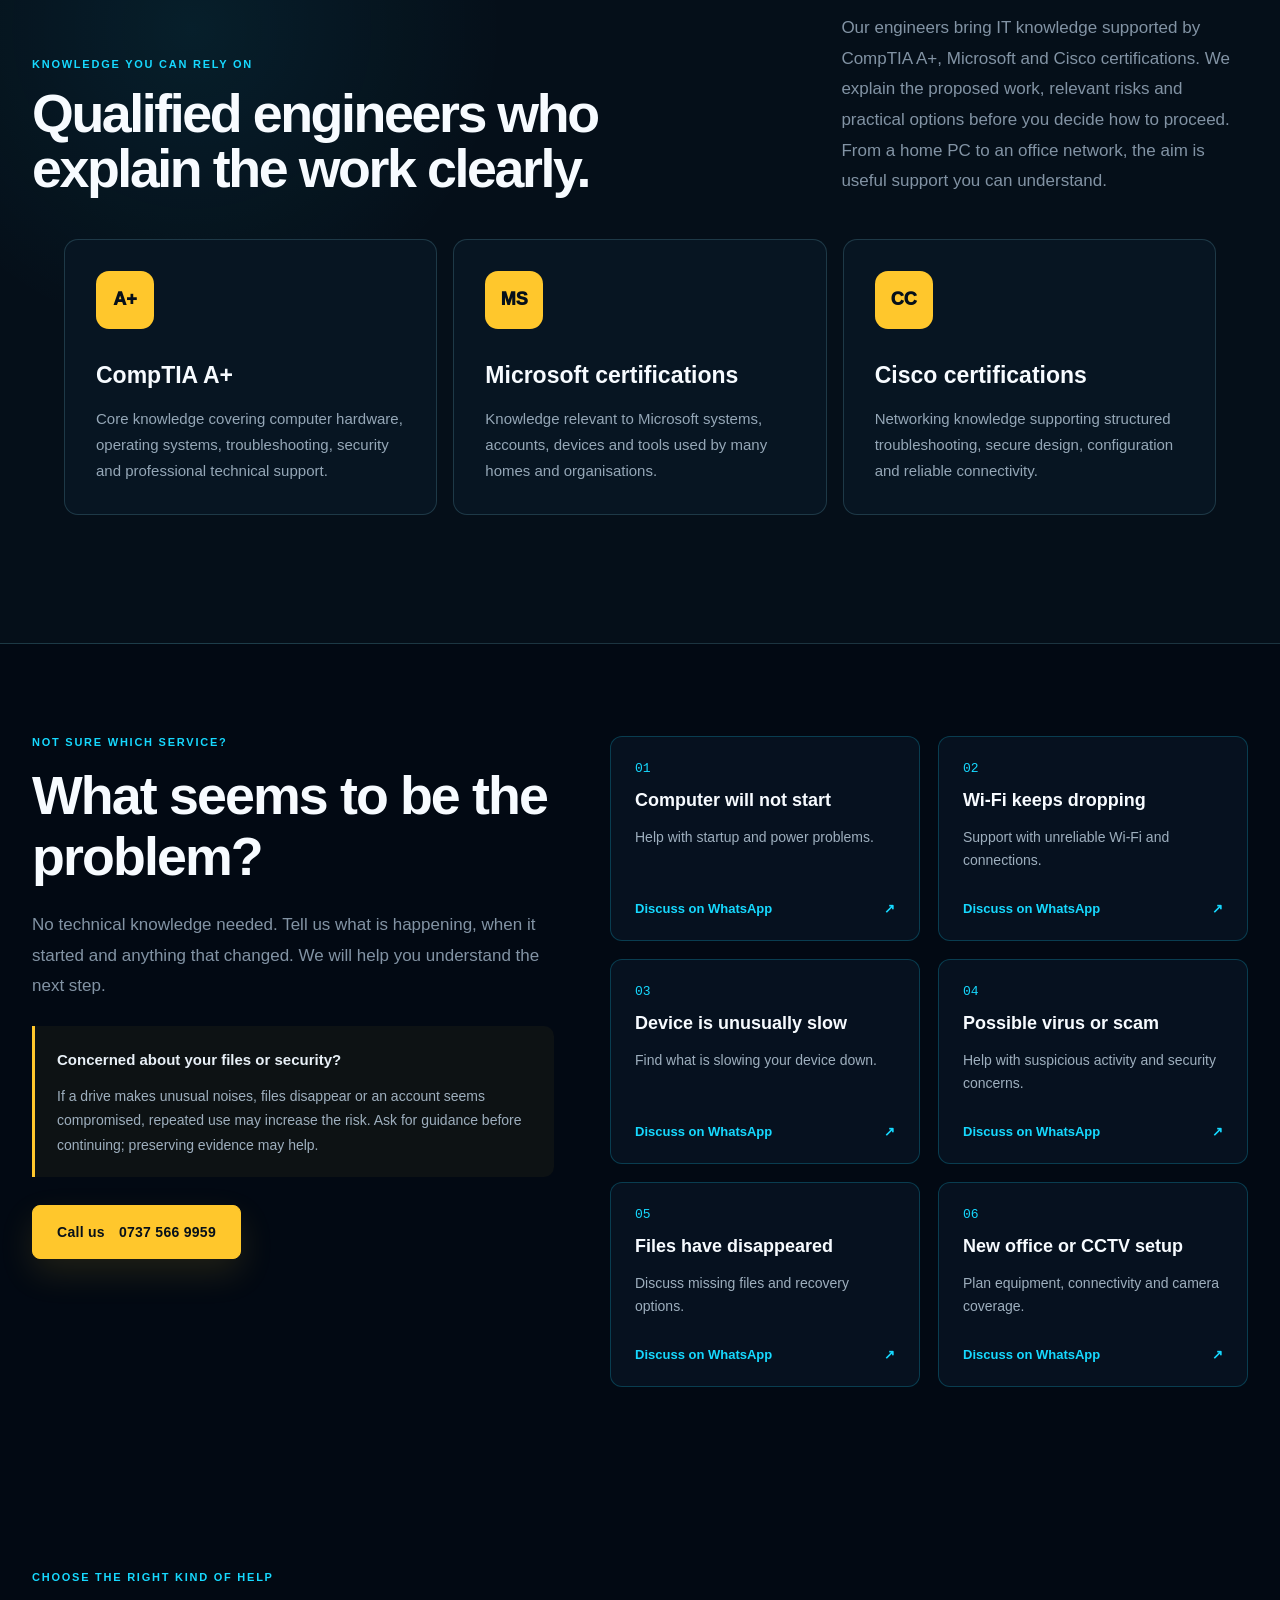
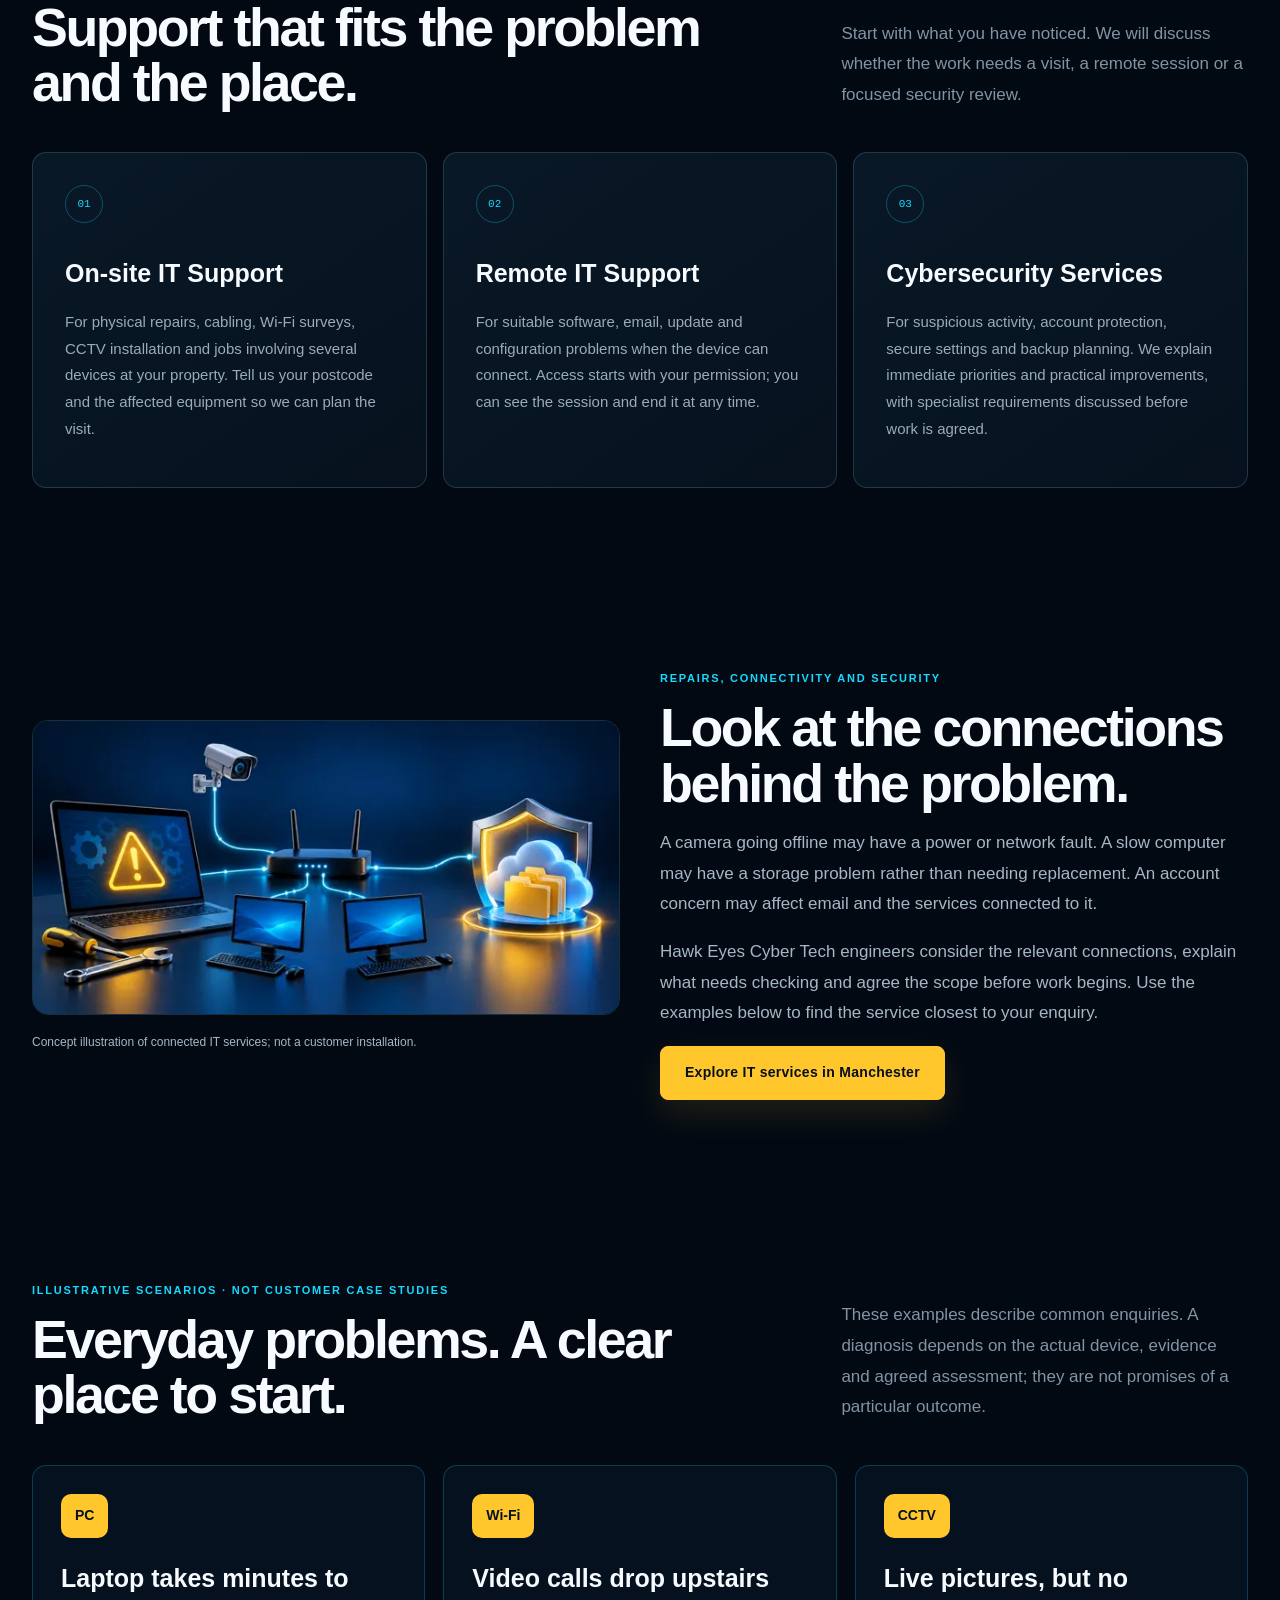
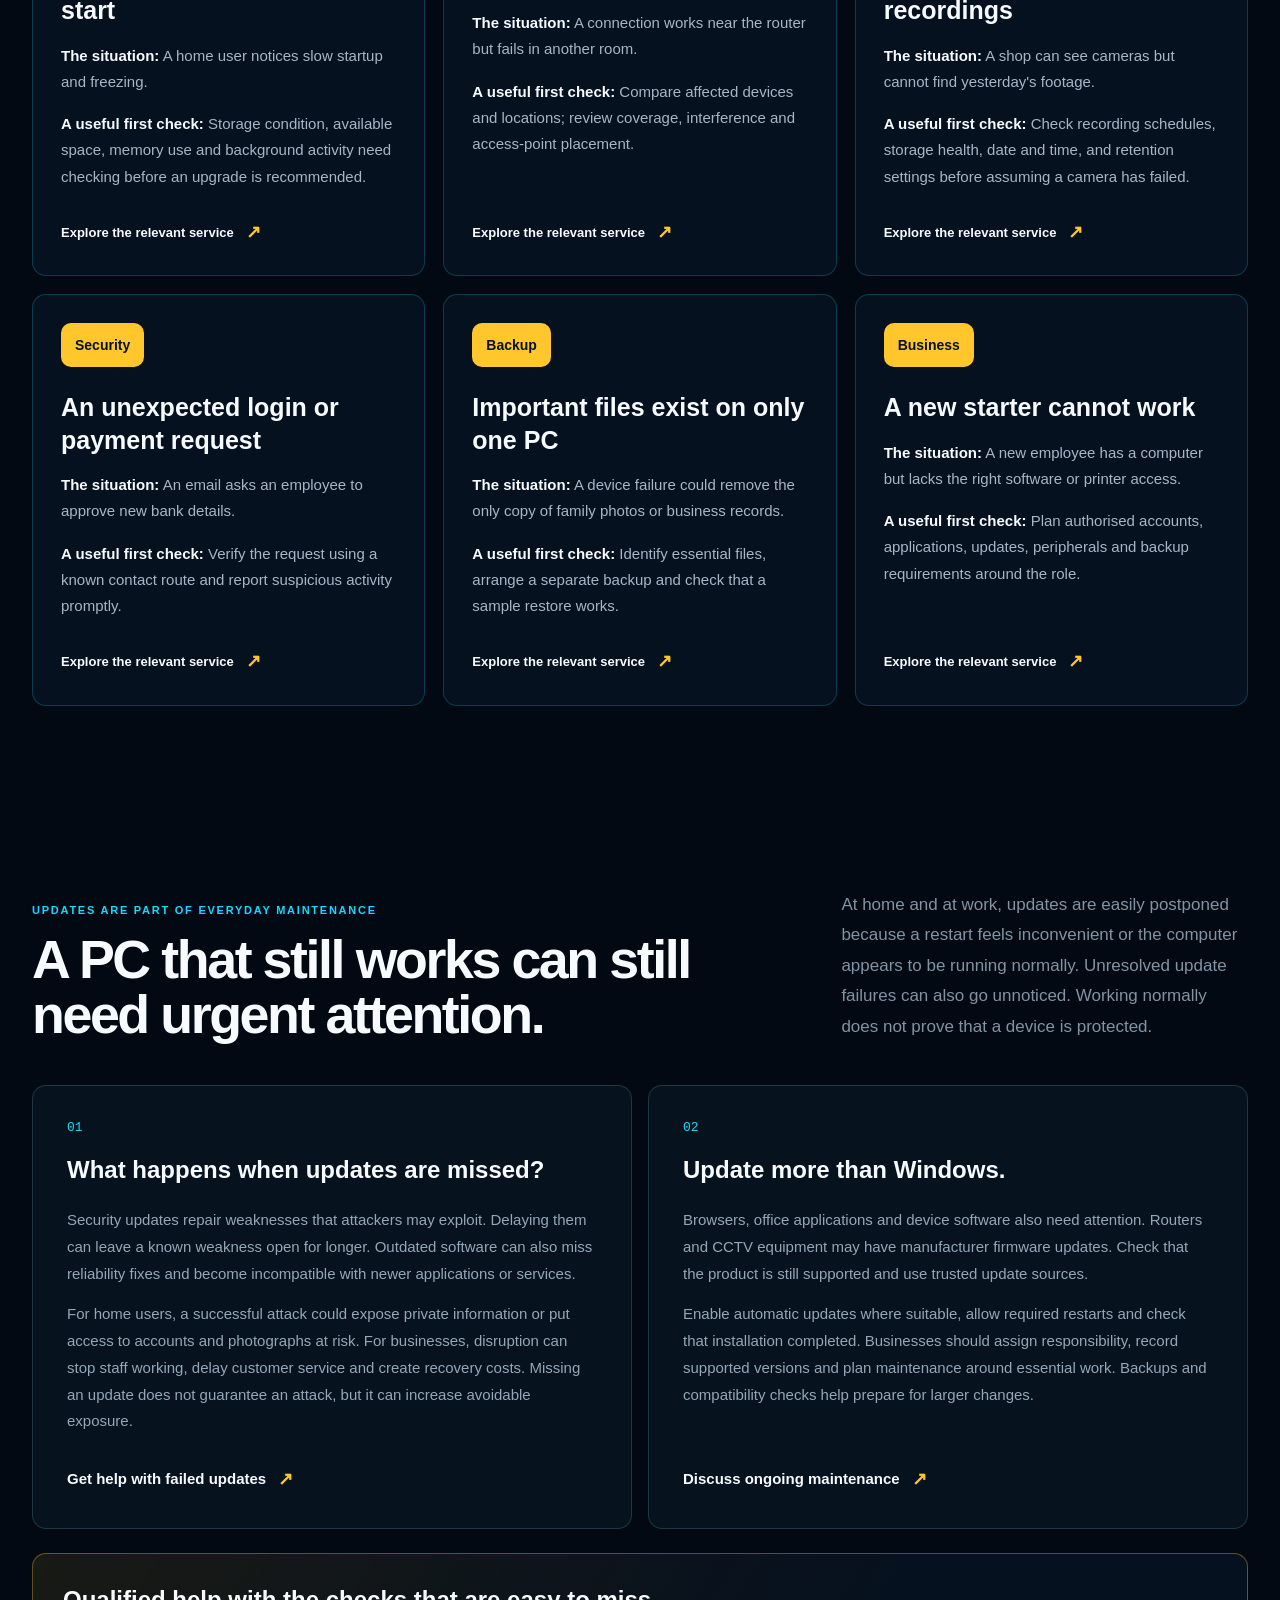
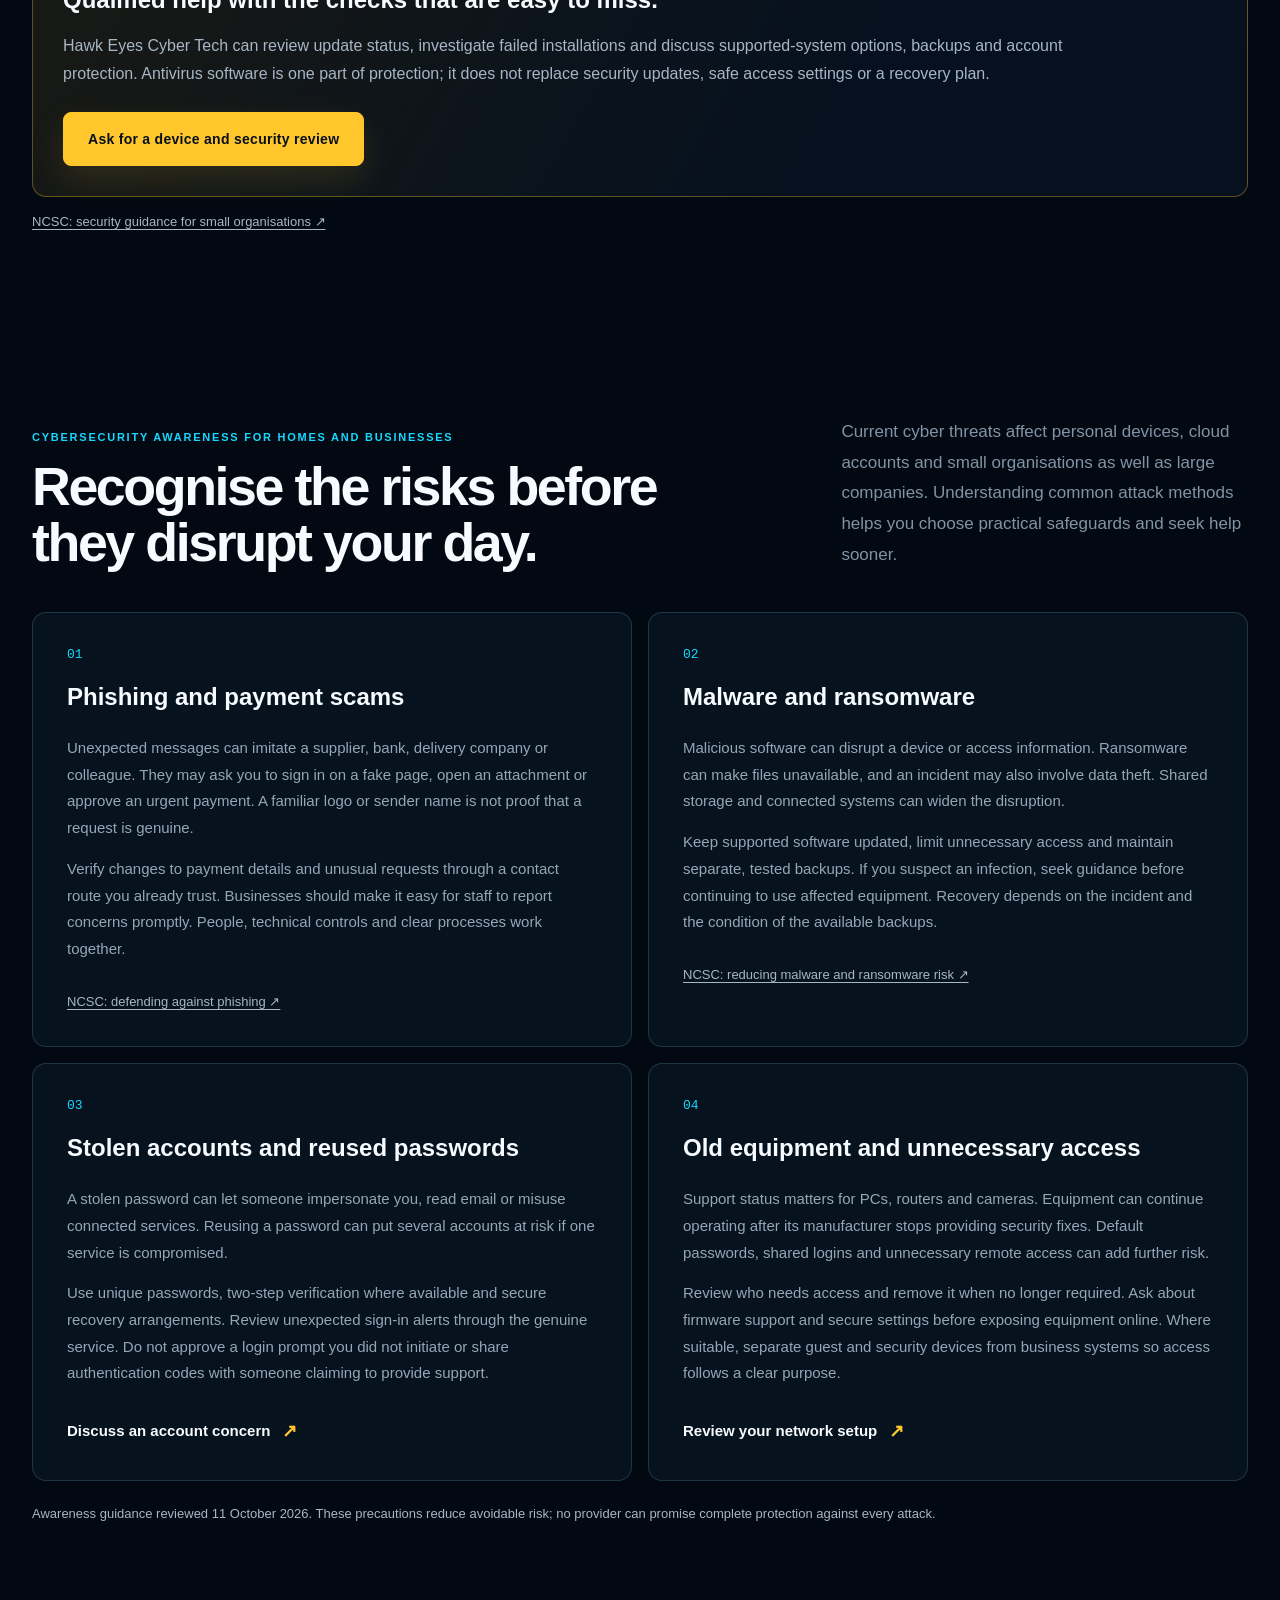
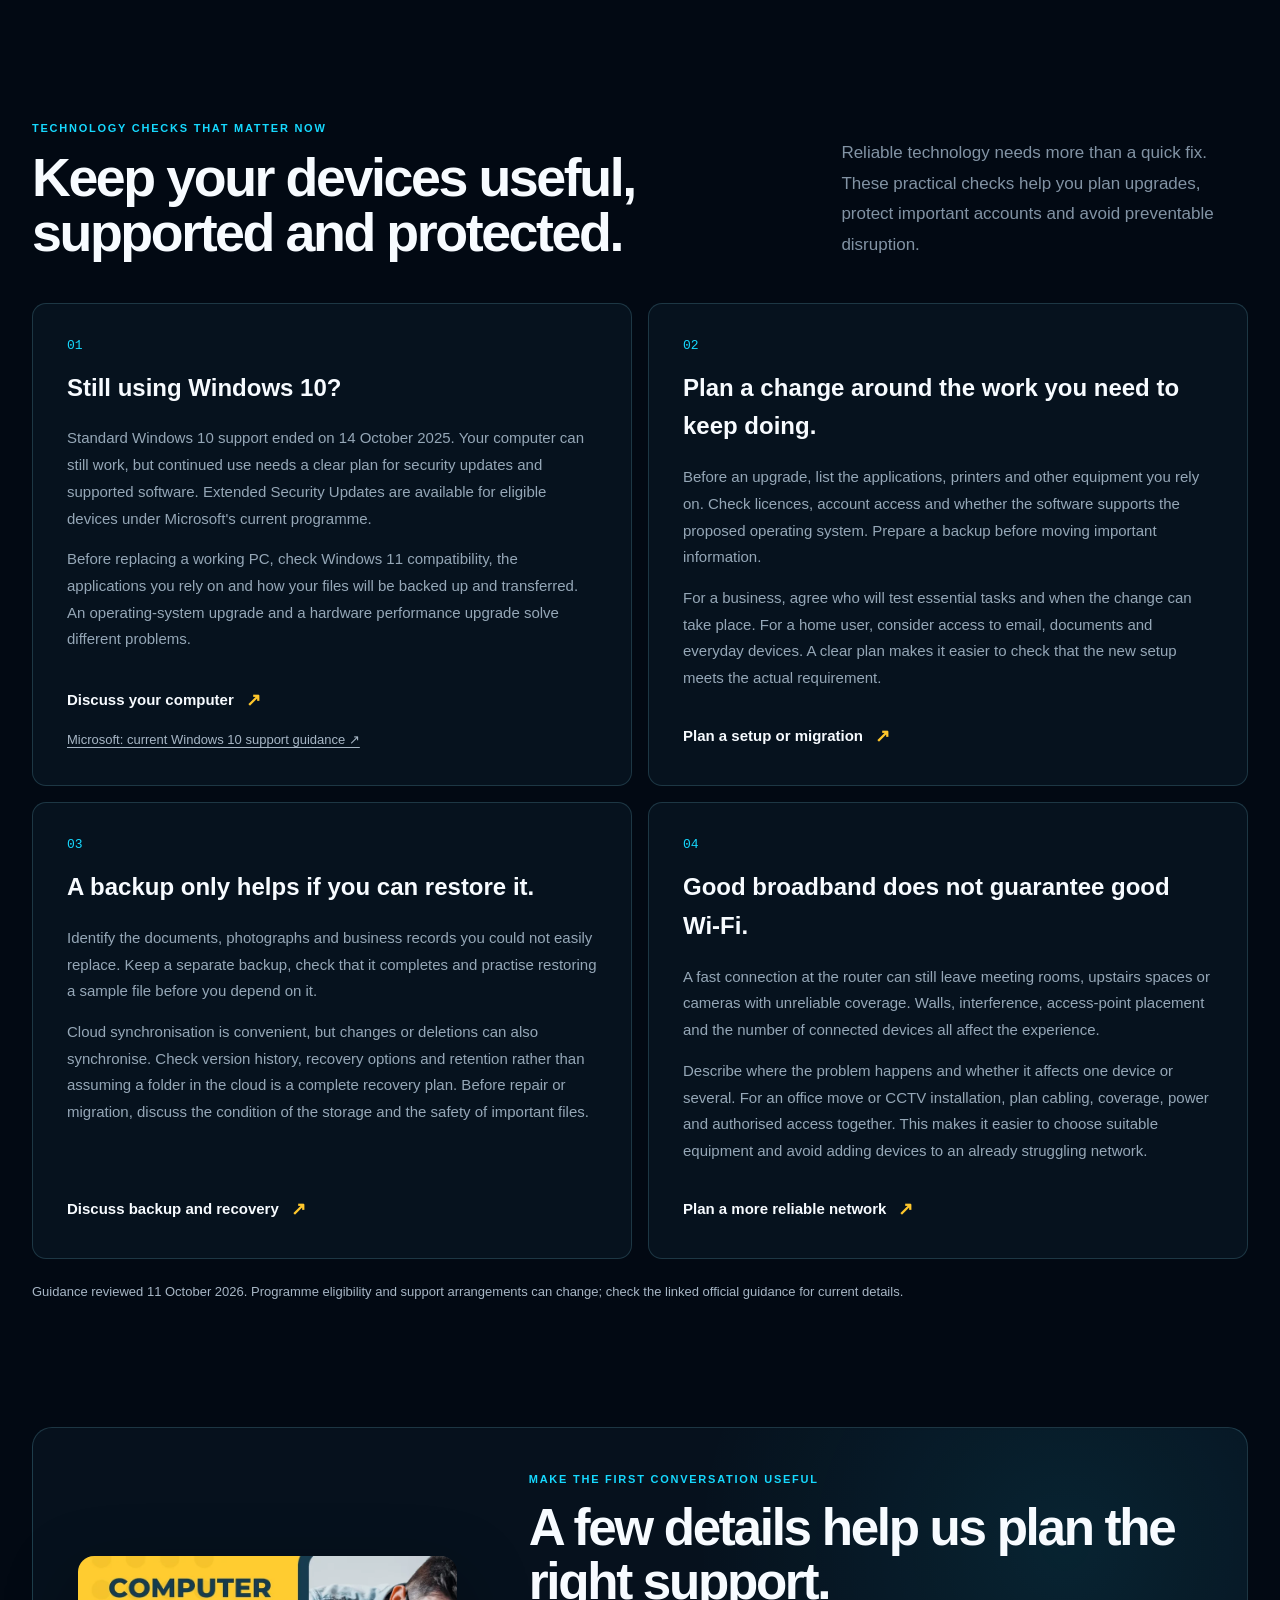
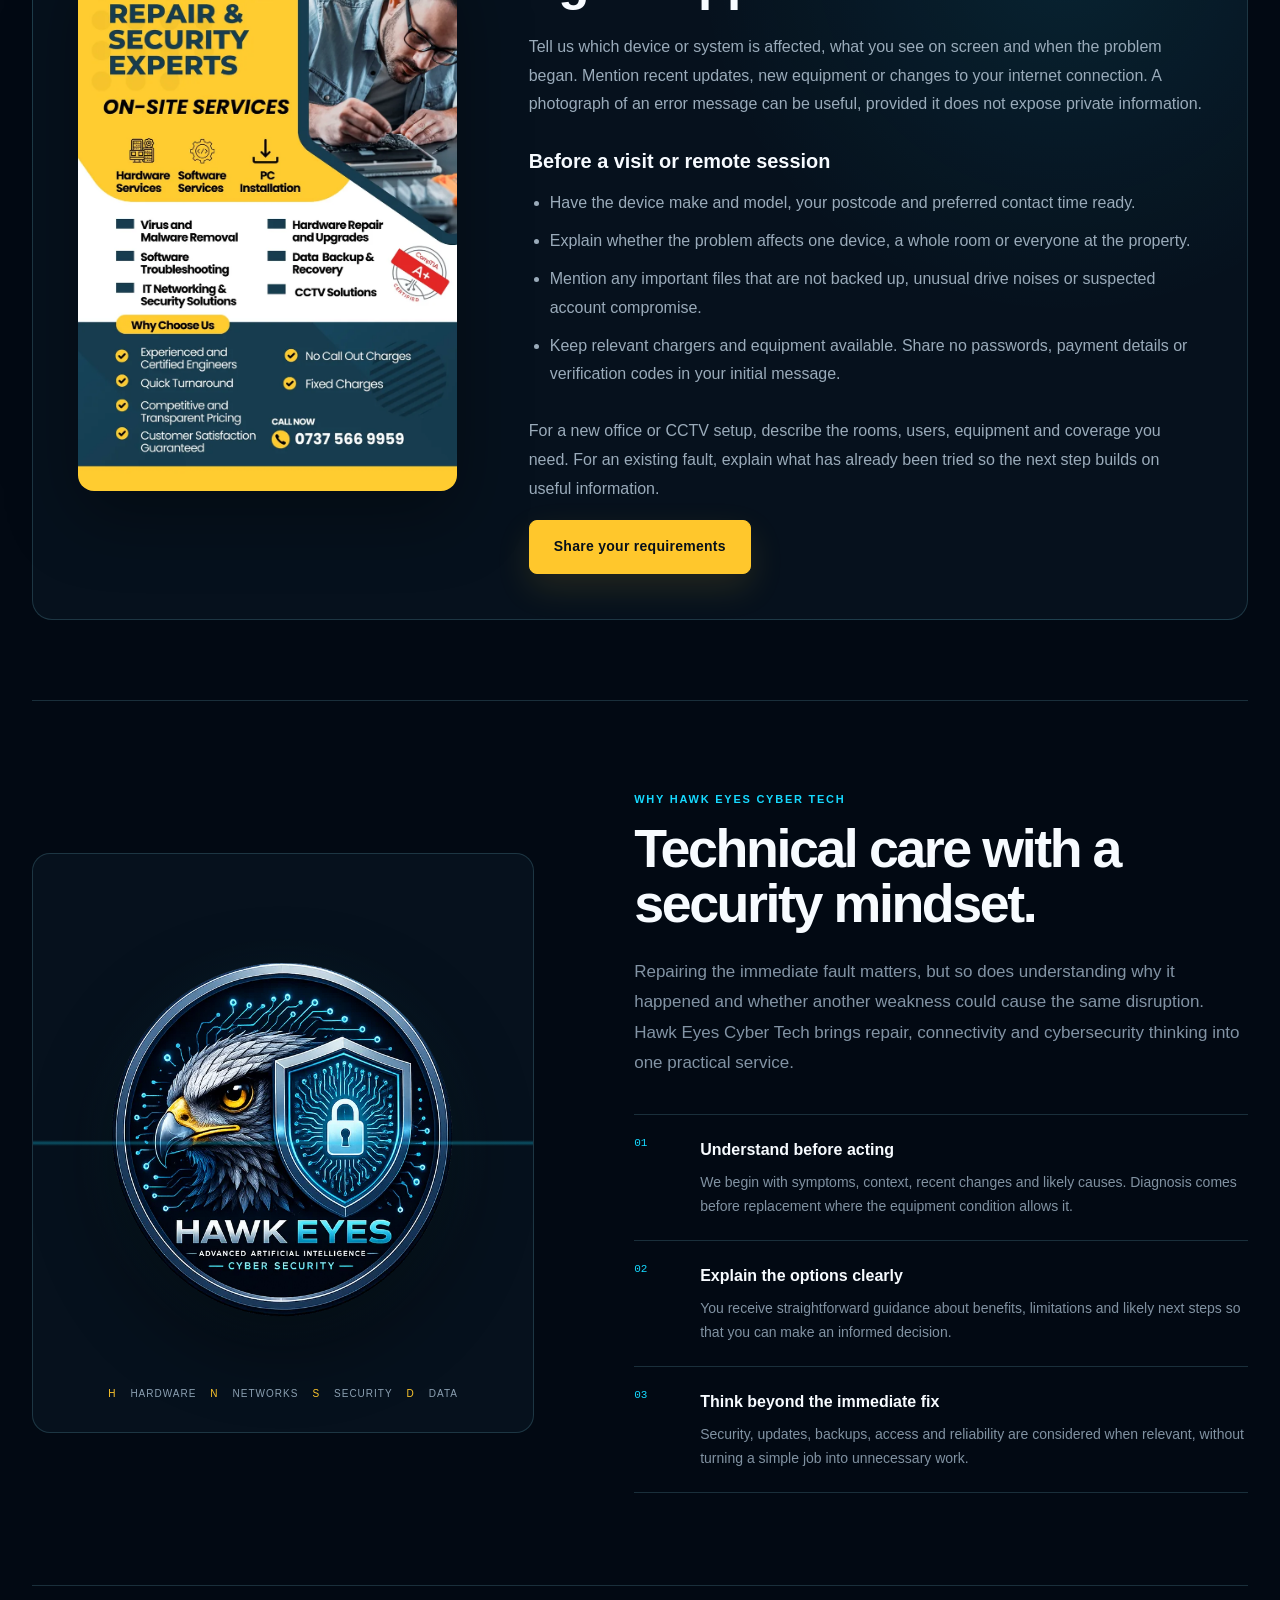
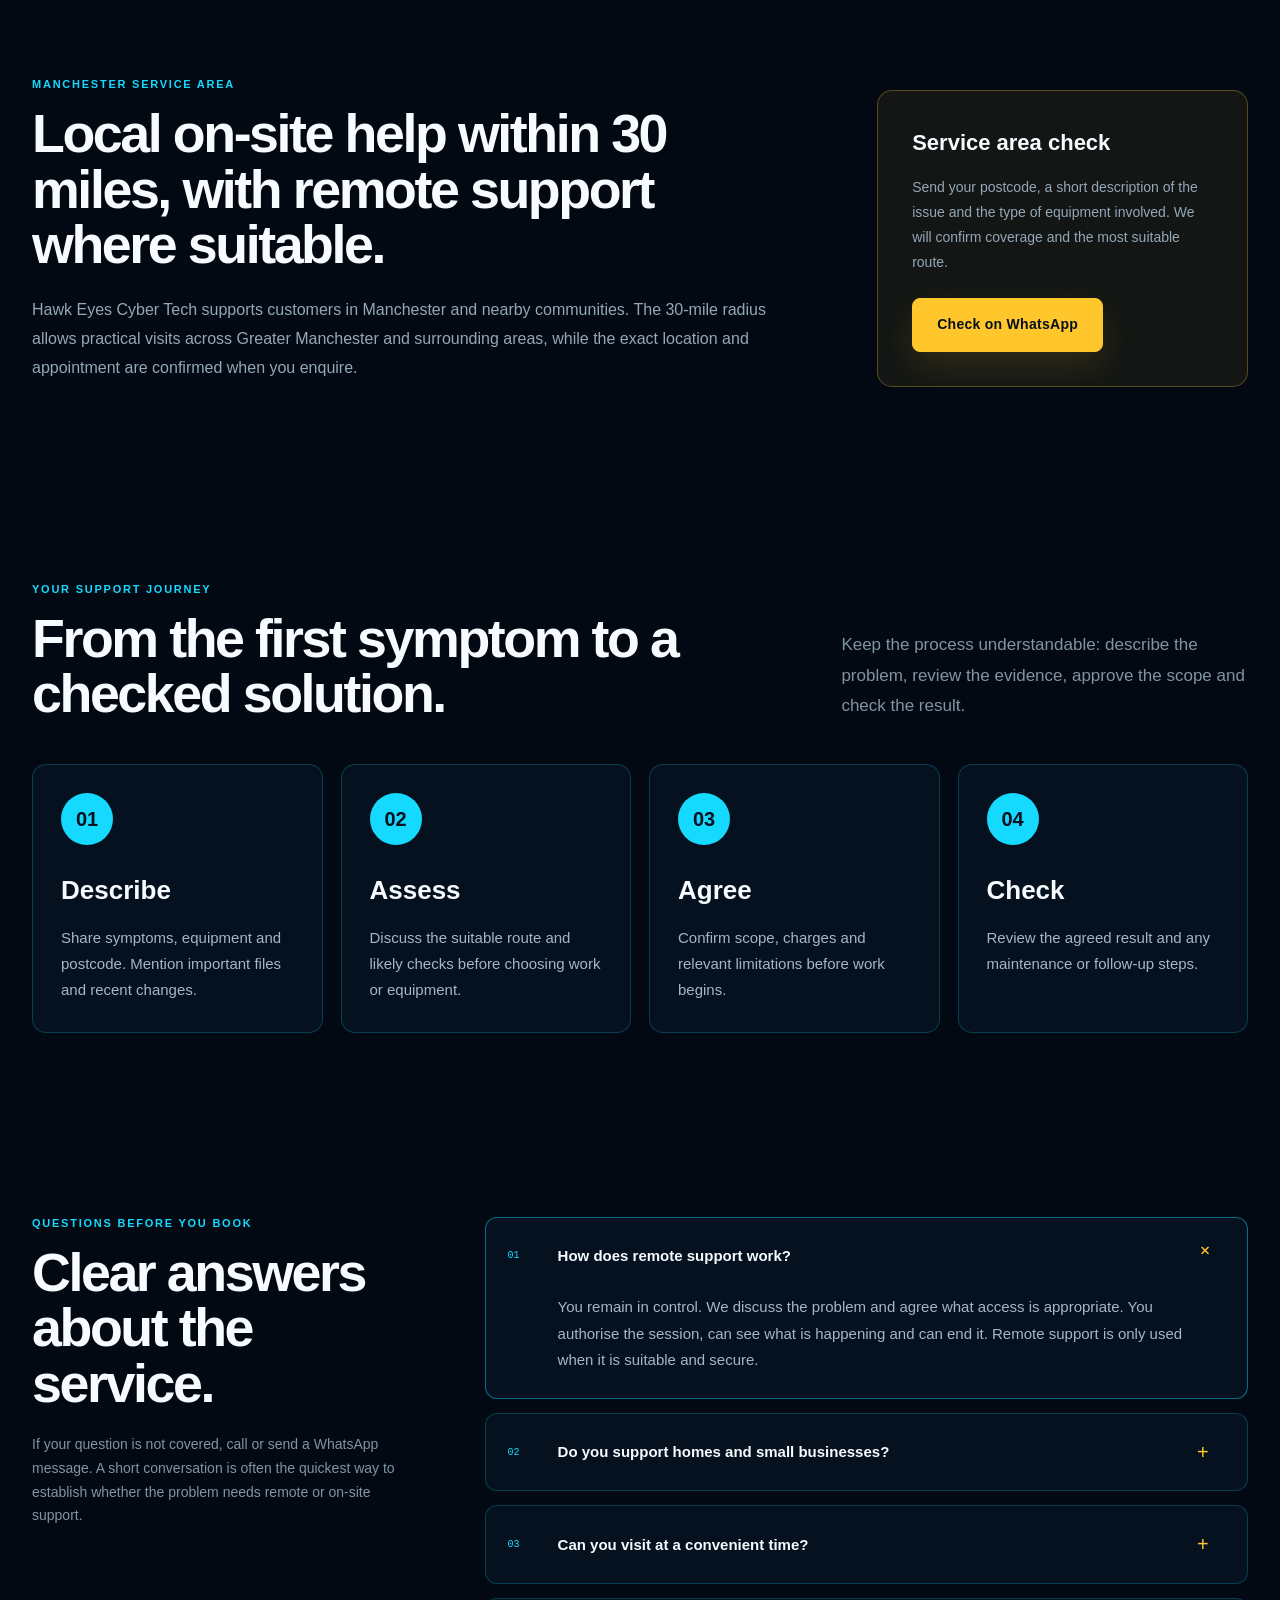
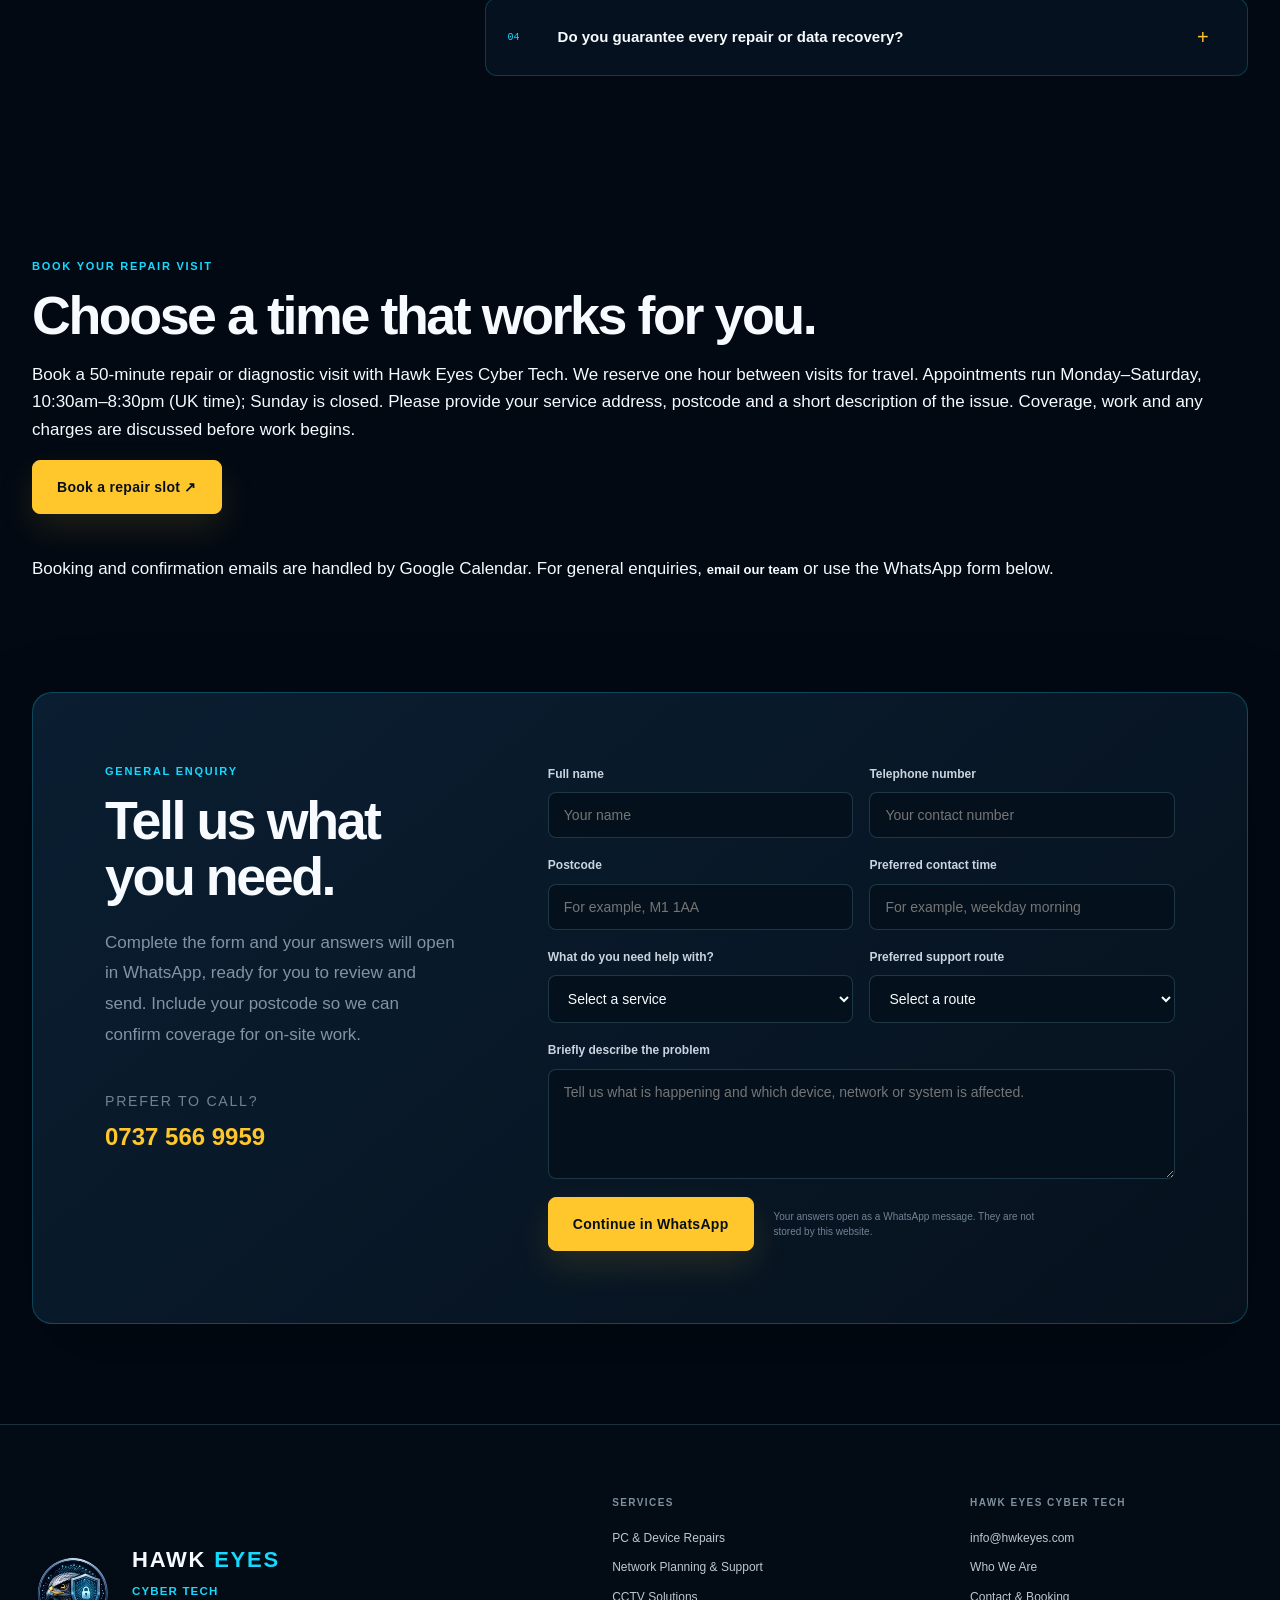
==== commit 2708828d: "Add files via upload" ====
--- a/index.html
+++ b/index.html
@@ -21,6 +21,7 @@
   <meta name="twitter:description" content="Qualified engineers for PC and laptop repairs, Wi-Fi, CCTV and small business IT support in Manchester. On-site within 30 miles and remote help where suitable.">
   <meta name="twitter:image" content="https://hwkeyes.com/assets/og.png">
   <script type="application/ld+json">{"@context": "https://schema.org", "@graph": [{"@type": "Organization", "@id": "https://hwkeyes.com/#organization", "name": "Hawk Eyes Cyber Tech", "url": "https://hwkeyes.com/", "telephone": "+447375669959", "logo": "https://hwkeyes.com/assets/hawk-eyes-logo-small.webp", "areaServed": {"@type": "Place", "name": "Manchester and locations within an agreed 30-mile radius"}, "email": "info@hwkeyes.com"}, {"@type": "WebSite", "@id": "https://hwkeyes.com/#website", "url": "https://hwkeyes.com/", "name": "Hawk Eyes Cyber Tech", "publisher": {"@id": "https://hwkeyes.com/#organization"}}, {"@type": "WebPage", "@id": "https://hwkeyes.com/#webpage", "url": "https://hwkeyes.com/", "name": "Computer Repairs & IT Support Manchester | Hawk Eyes Cyber Tech", "description": "Qualified engineers for PC and laptop repairs, Wi-Fi, CCTV and small business IT support in Manchester. On-site within 30 miles and remote help where suitable.", "inLanguage": "en-GB", "isPartOf": {"@id": "https://hwkeyes.com/#website"}, "about": {"@id": "https://hwkeyes.com/#organization"}}]}</script>
+<link rel="stylesheet" href="assets/hawk-adviser.css?v=1.2.1">
 </head>
 <body><a class="skip-link" href="#main-content">Skip to main content</a><header class="site-header">
   <a class="brand" href="index.html" aria-label="Hawk Eyes Cyber Tech home">
@@ -66,4 +67,7 @@
   <div class="service-hours"><strong>Service hours</strong><span>Monday–Friday: 10:30am–8:30pm</span><span>Saturday: 10:30am–8:30pm</span><span>Sunday: closed</span></div><div class="footer-bottom"><span>© <span data-year></span> Hawk Eyes Cyber Tech. All rights reserved.</span><span>Manchester · 30-mile service radius · hwkeyes.com</span></div>
 </footer>
 <a class="whatsapp-float" href="https://wa.me/447375669959?text=Hello%20Hawk%20Eyes%20Cyber%20Tech%2C%20I%20need%20help%20with%20a%20computer%20or%20IT%20service." target="_blank" rel="noopener" aria-label="Chat with Hawk Eyes Cyber Tech on WhatsApp"><img src="assets/whatsapp.svg" width="64" height="64" alt="" aria-hidden="true"></a>
-<script src="assets/site.js" defer></script></body></html>+<script src="assets/site.js" defer></script><script src="assets/hawk-adviser-engine.js?v=1.2.1" defer></script>
+<script src="assets/adviser/knowledge-base.js?v=1.2.1" defer></script>
+<script src="assets/hawk-adviser.js?v=1.2.1" defer></script>
+</body></html>
--- a/assets/styles.css
+++ b/assets/styles.css
@@ -368,3 +368,6 @@
 .service-hours strong { color:var(--white); }
 .contact-hours .service-hours { width:100%; margin:24px 0; font-size:17px; }
 .contact-hours>p { color:#a7b6c5; }
+
+/* Hawk Eyes Cyber Tech brand extension */
+.brand-copy .cyber-brand,.footer-brand .cyber-brand{display:block;color:var(--cyan,#00d4ef);font-size:.72rem;letter-spacing:.1em;margin-top:4px;}
--- a/assets/hawk-adviser.css
+++ b/assets/hawk-adviser.css
@@ -0,0 +1,5 @@
+.ha-launch{position:fixed;bottom:24px;left:22px;width:58px;height:58px;border-radius:50%;background:#00d2ee;color:#052032;border:2px solid #8deffc;font:900 28px Arial,sans-serif;box-shadow:0 8px 30px #0008;cursor:pointer;z-index:90}.ha-panel{position:fixed;left:20px;bottom:20px;width:min(440px,calc(100vw - 40px));height:min(760px,calc(100dvh - 40px));display:flex;flex-direction:column;background:#071725;color:#edf7ff;border:1px solid #2b6b81;border-radius:18px;box-shadow:0 18px 70px #000a;z-index:100;font:16px/1.55 Arial,sans-serif;overflow:hidden}.ha-panel[hidden],.ha-launch[hidden]{display:none}.ha-panel *{box-sizing:border-box}.ha-head{display:flex;align-items:center;justify-content:space-between;padding:15px 18px;background:#102b40;gap:12px}.ha-head h2{font-size:22px;line-height:1.15;margin:0}.ha-head small{color:#b4d0df;font-size:13px}.ha-head button{font-size:30px;color:white;background:none;border:0;cursor:pointer;min-width:44px;min-height:44px}.ha-context{padding:12px 18px;border-bottom:1px solid #264454}.ha-context label{display:block;font-size:14px;font-weight:bold}.ha-context select{width:100%;padding:8px;background:#102b40;color:white;border:1px solid #49788f;border-radius:6px;font:inherit}.ha-context p{font-size:13px;color:#b9d0df;margin:8px 0 0}.ha-messages{flex:1;min-height:0;overflow:auto;padding:15px;overscroll-behavior:contain}.ha-message{background:#112c40;border:1px solid #244b62;border-radius:12px;margin:0 0 12px;padding:14px;overflow-wrap:anywhere}.ha-user{background:#073746;margin-left:28px}.ha-message h3{font-size:19px;line-height:1.3;margin:0 0 10px;color:#6be7fa}.ha-message p{margin:8px 0}.ha-message ol{margin:10px 0;padding-left:23px}.ha-message li{margin:8px 0}.ha-message small{font-size:13px;color:#bad5e4}.ha-stop{color:#ffd05a}.ha-actions{display:flex;gap:8px;flex-wrap:wrap;margin-top:12px}.ha-choice{display:inline-block;max-width:100%;padding:9px 11px;border:1px solid #38869a;border-radius:8px;background:#0b2335;color:#aaf4ff;font:600 14px/1.4 Arial,sans-serif;text-decoration:none;text-align:left;cursor:pointer;margin:4px 0}.ha-choice:hover{background:#16435b}.ha-panel summary{cursor:pointer;font-size:14px;color:#b7dcea}.ha-panel details .ha-choice{display:block}.ha-form{display:flex;gap:8px;padding:12px;background:#102b40}.ha-form input{min-width:0;flex:1;background:#071725;color:#fff;border:1px solid #54869f;border-radius:8px;padding:12px;font:16px Arial,sans-serif}.ha-form button{background:#00d2ee;color:#052032;border:0;border-radius:8px;font-weight:bold;padding:12px;cursor:pointer}.ha-form button:disabled{opacity:.4}.ha-foot{display:flex;justify-content:space-between;padding:8px 15px;font-size:13px}.ha-foot button{background:none;color:#b9dbe8;border:0;font:inherit;cursor:pointer}.ha-foot a{color:#b9dbe8}.ha-panel :focus-visible,.ha-launch:focus-visible{outline:3px solid #ffd05a;outline-offset:2px}@media(max-width:600px){.ha-launch{left:16px;bottom:22px}.ha-panel{left:10px;bottom:10px;width:calc(100vw - 20px);height:calc(100dvh - 20px);border-radius:14px}.ha-open .whatsapp-float{visibility:hidden}.ha-head{padding:12px 15px}.ha-context{padding:9px 15px}}
+
+.ha-launch{width:88px;height:106px;border-radius:18px;padding:4px;background:#102b40;display:flex;flex-direction:column;align-items:center;justify-content:center;gap:3px}.ha-launch img{width:72px;height:72px;object-fit:cover;border-radius:12px}.ha-launch span{font:700 12px Arial,sans-serif;color:#e8faff}.ha-head,.ha-context,.ha-form,.ha-foot{flex-shrink:0}
+
+.ha-launch{background:transparent;border:0;box-shadow:none;padding:0;width:94px;height:110px}.ha-launch img{width:90px;height:90px;object-fit:contain;border-radius:0}.ha-launch span{text-shadow:0 1px 4px #000,0 1px 8px #000}.ha-launch:hover{background:transparent}
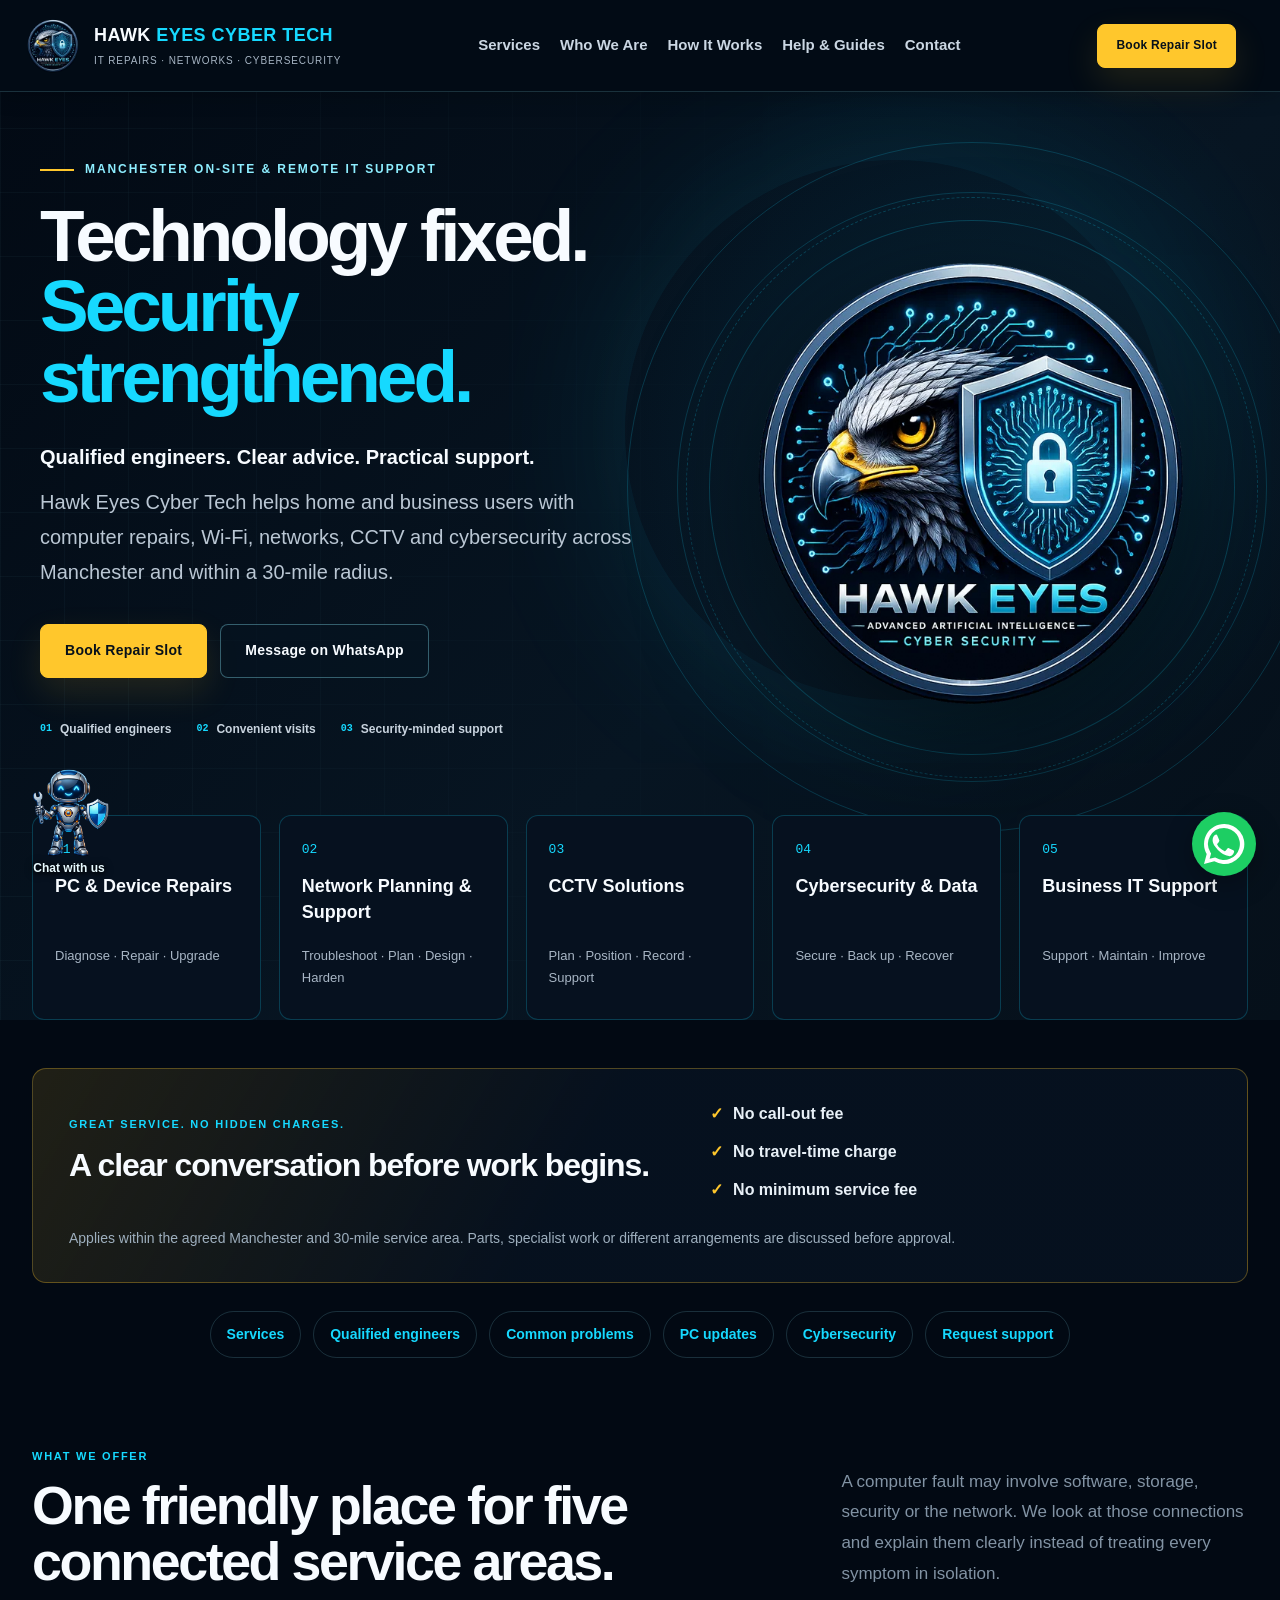
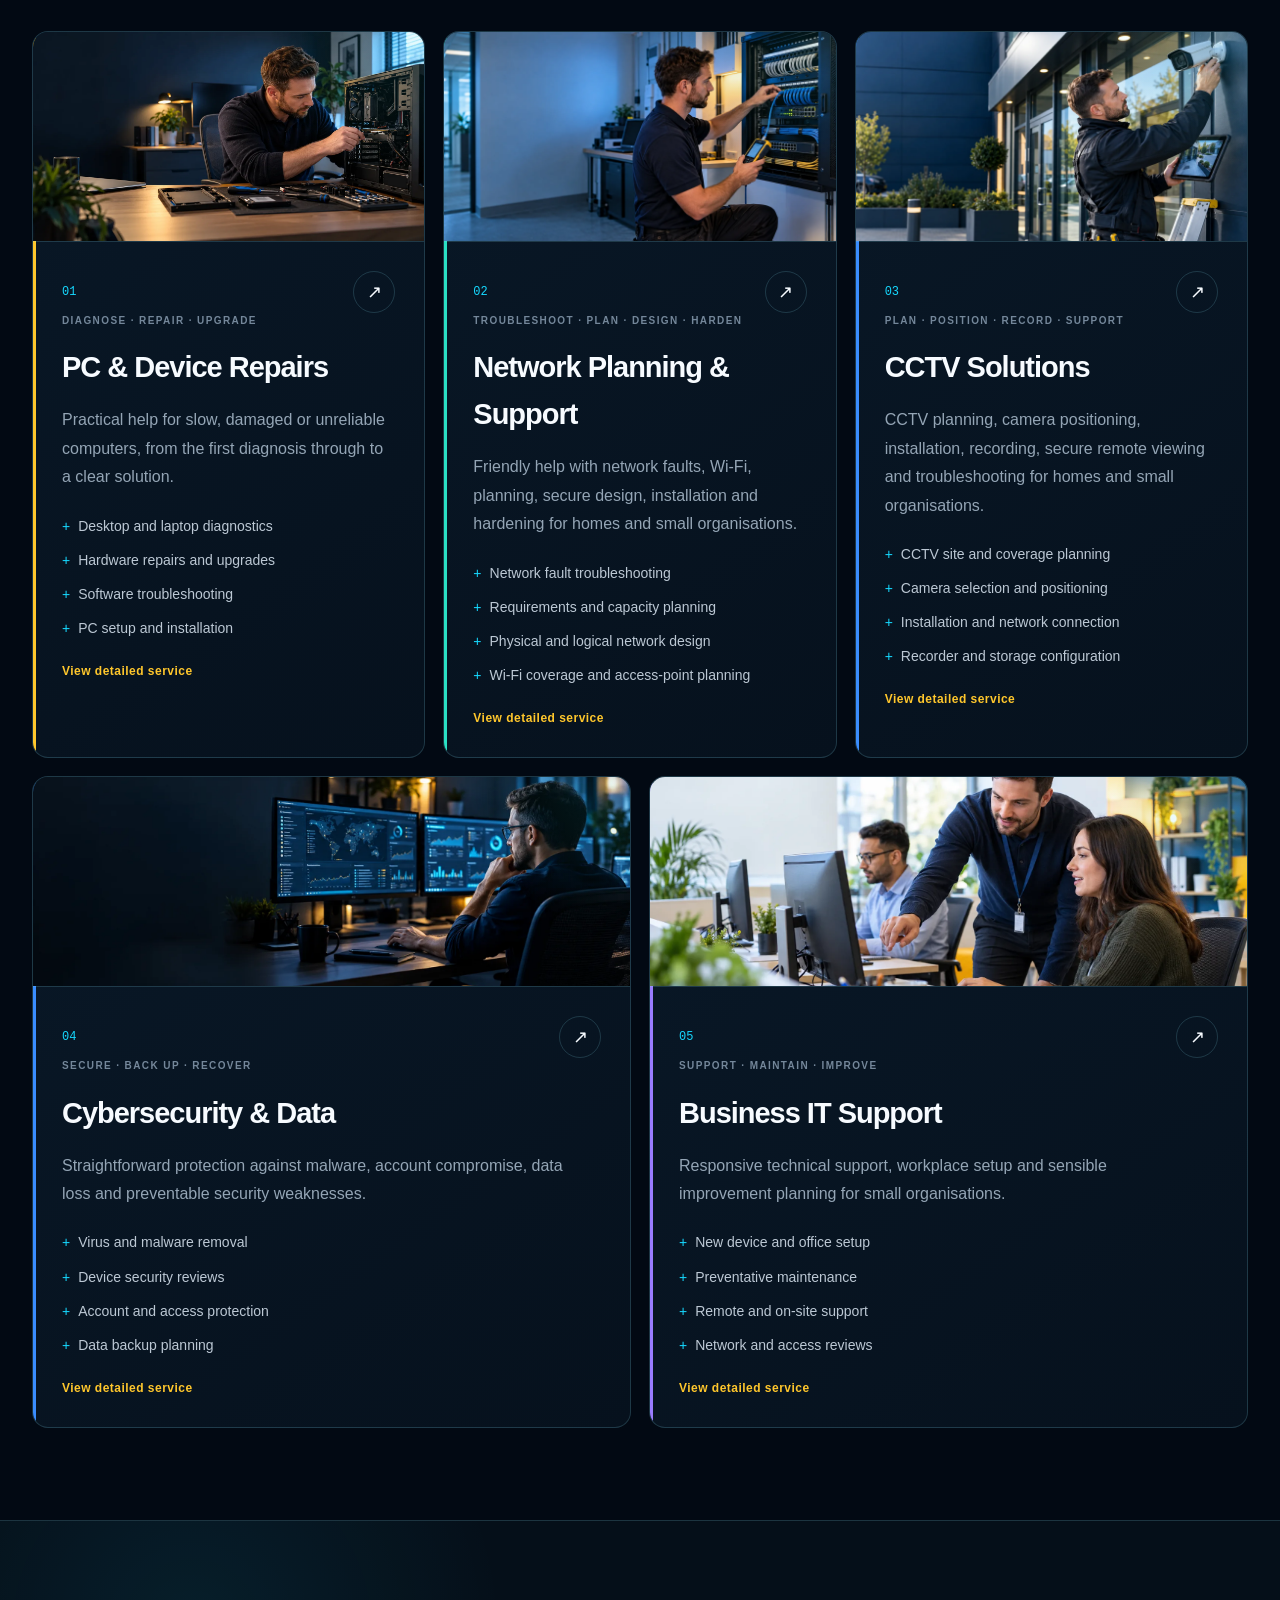
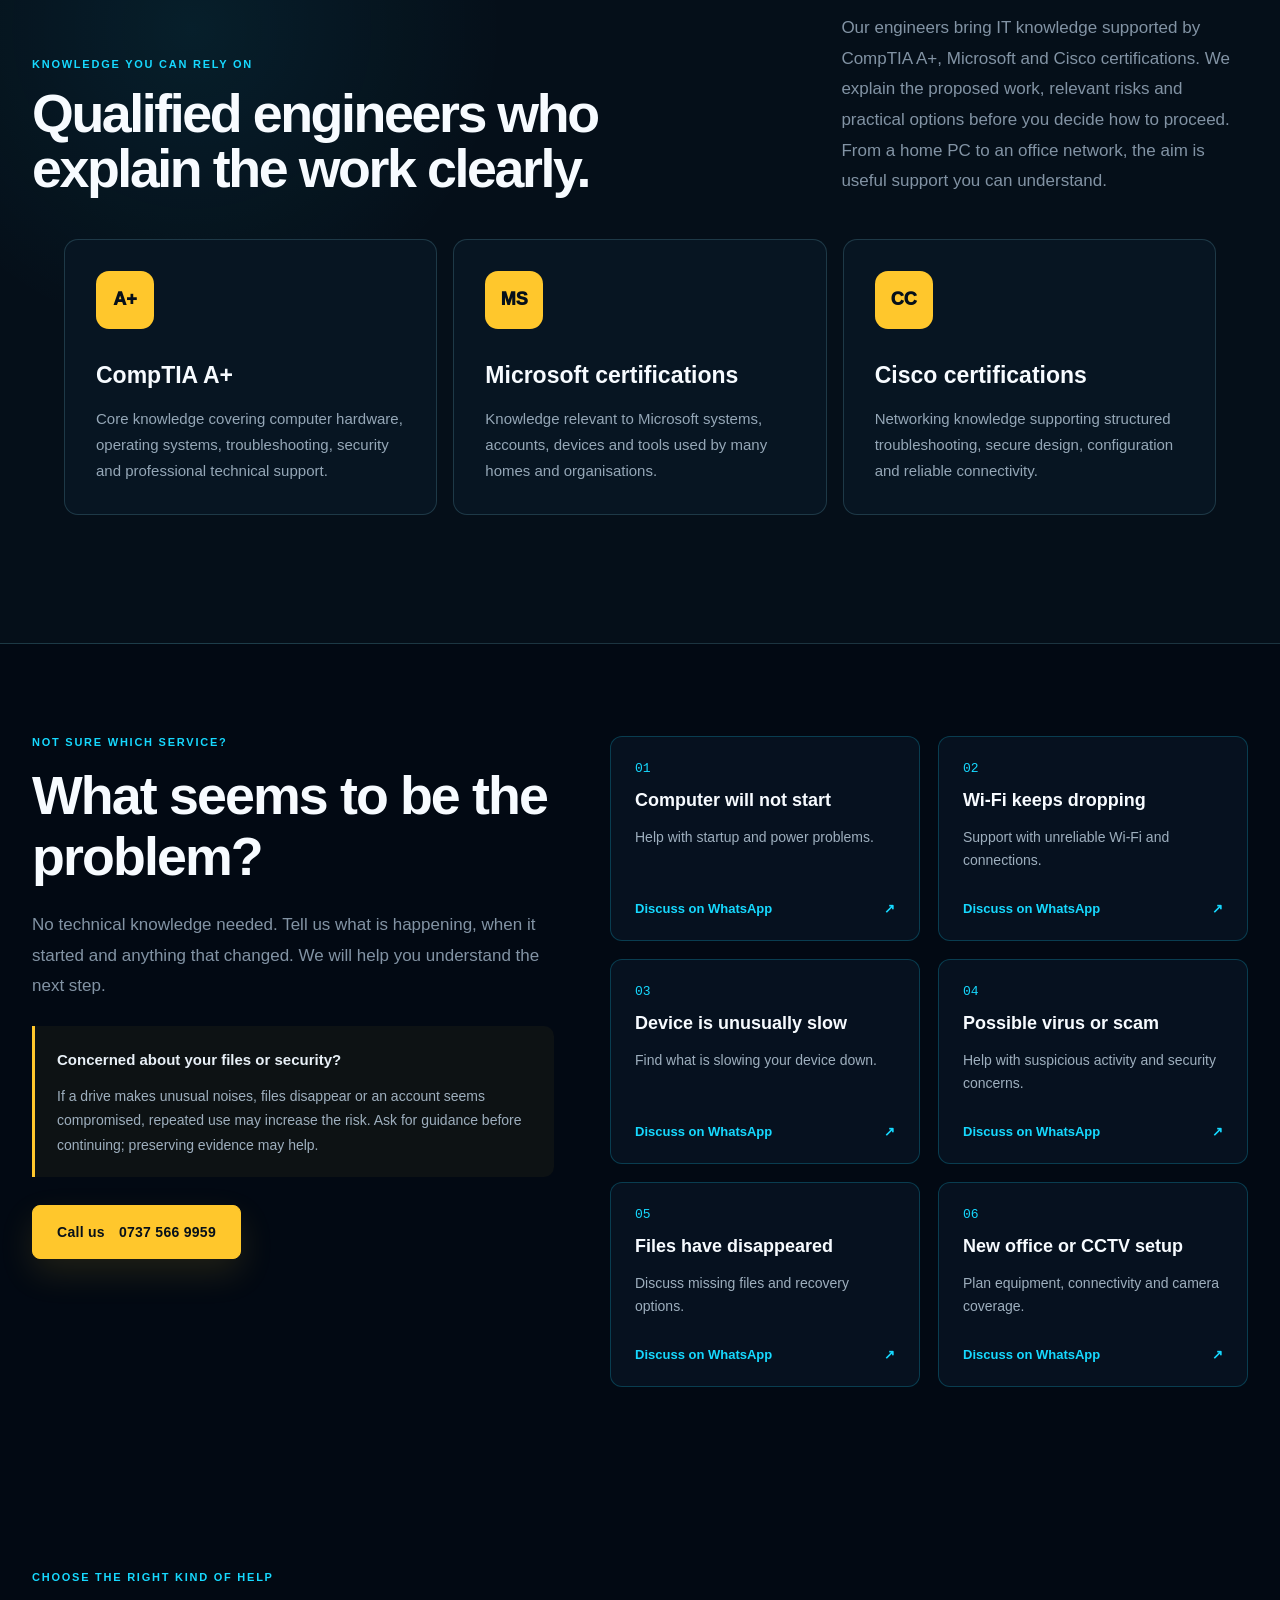
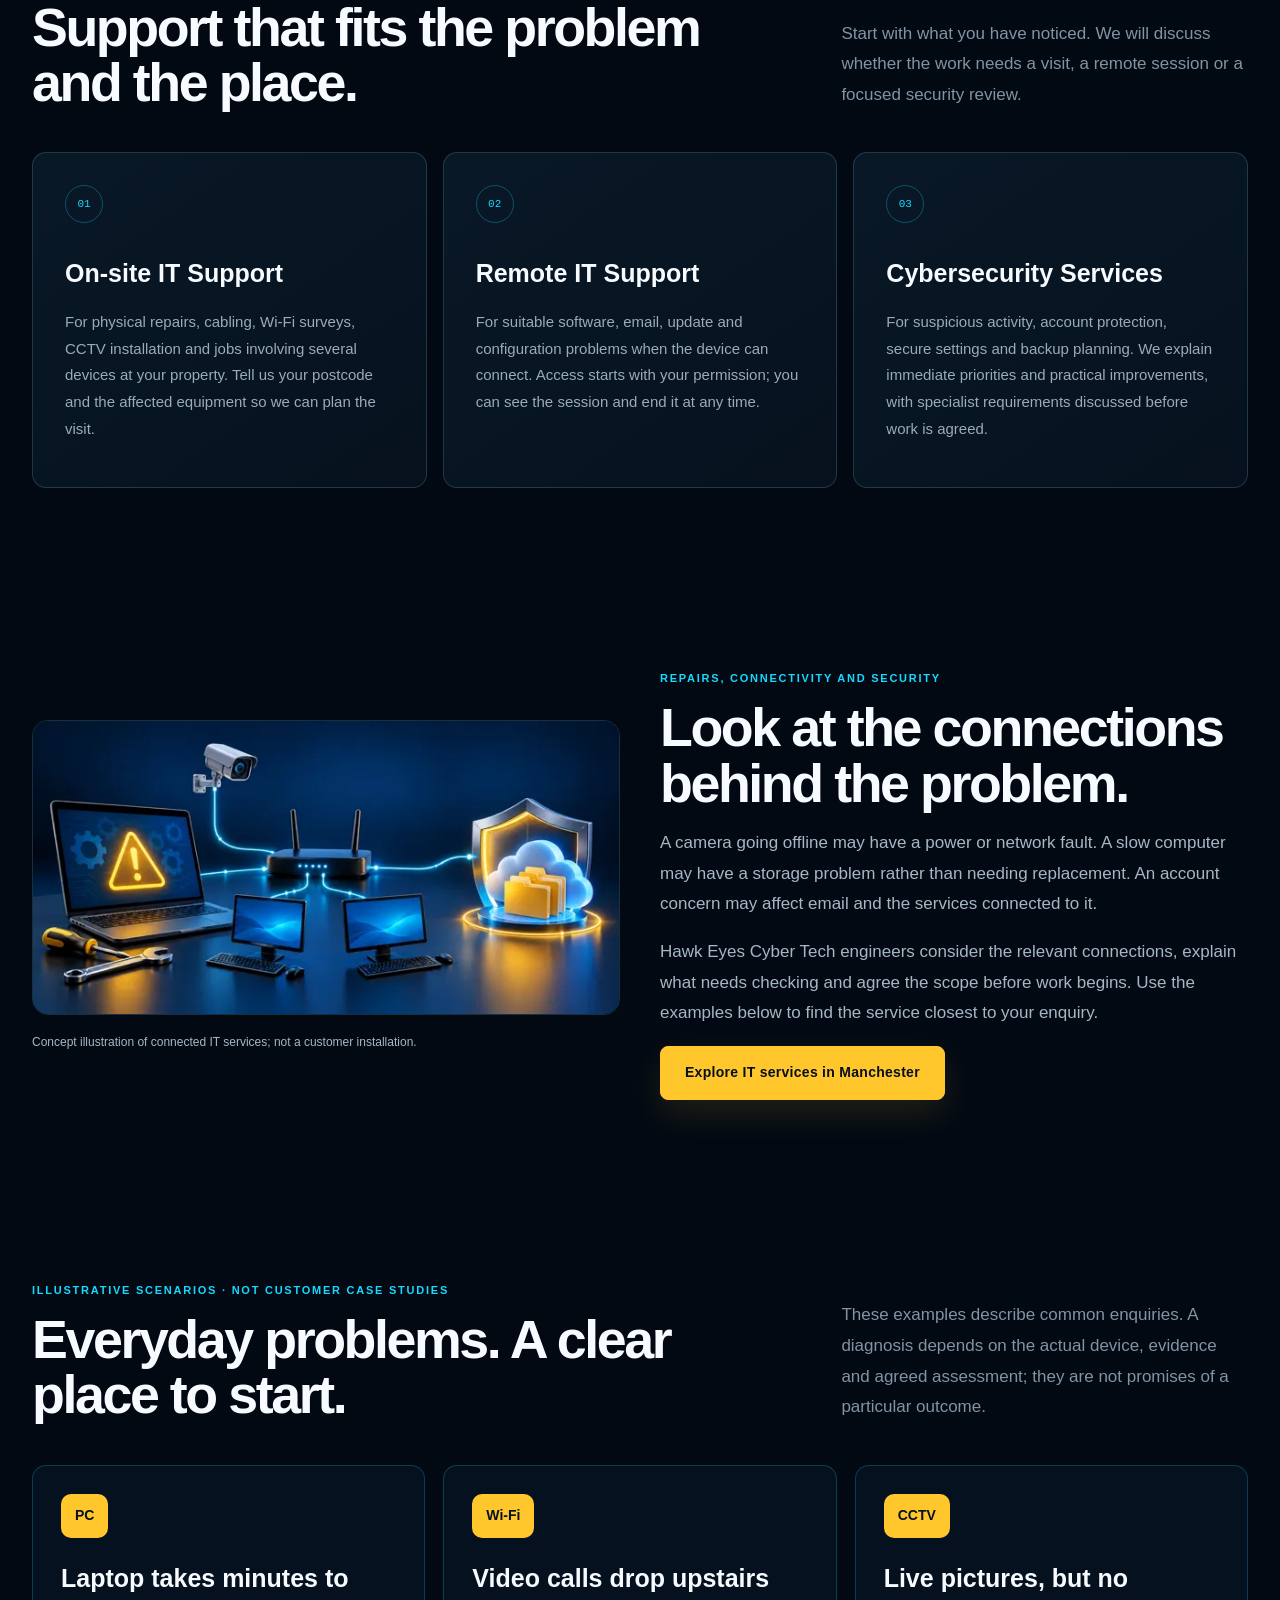
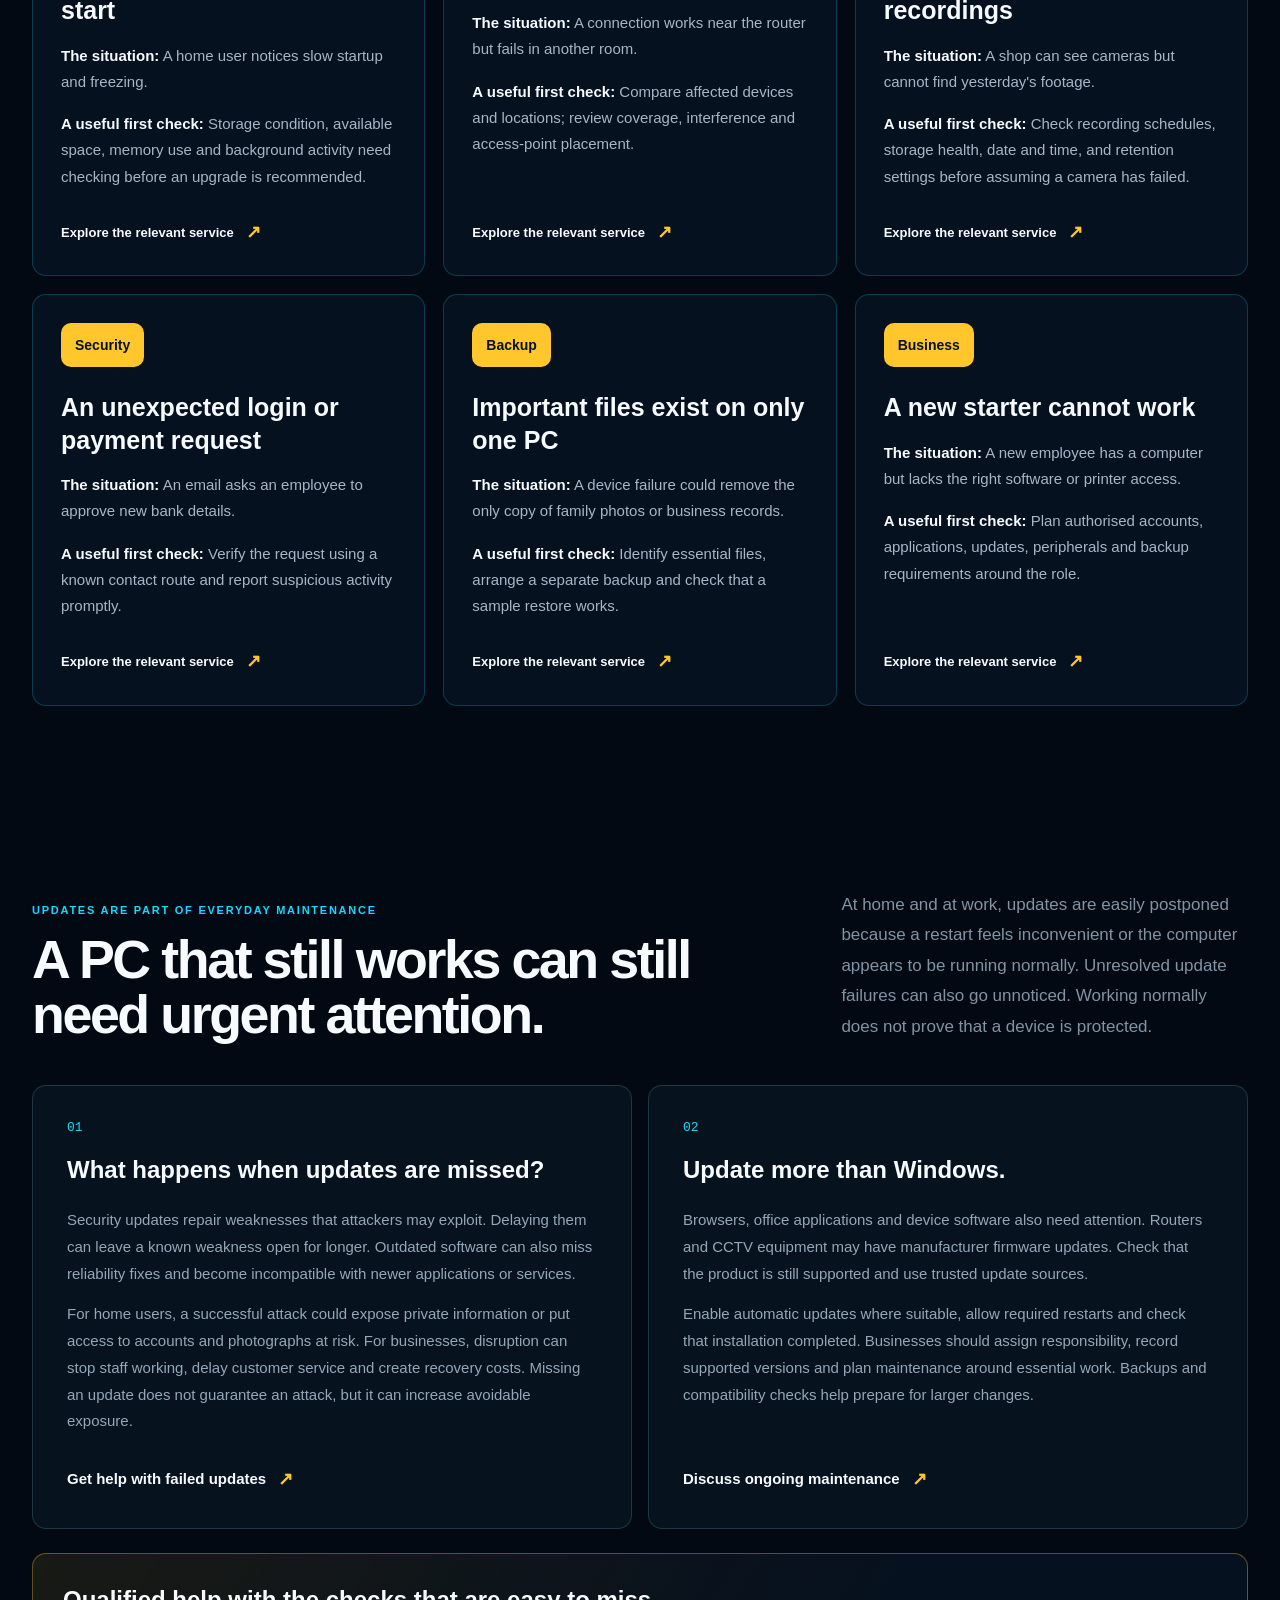
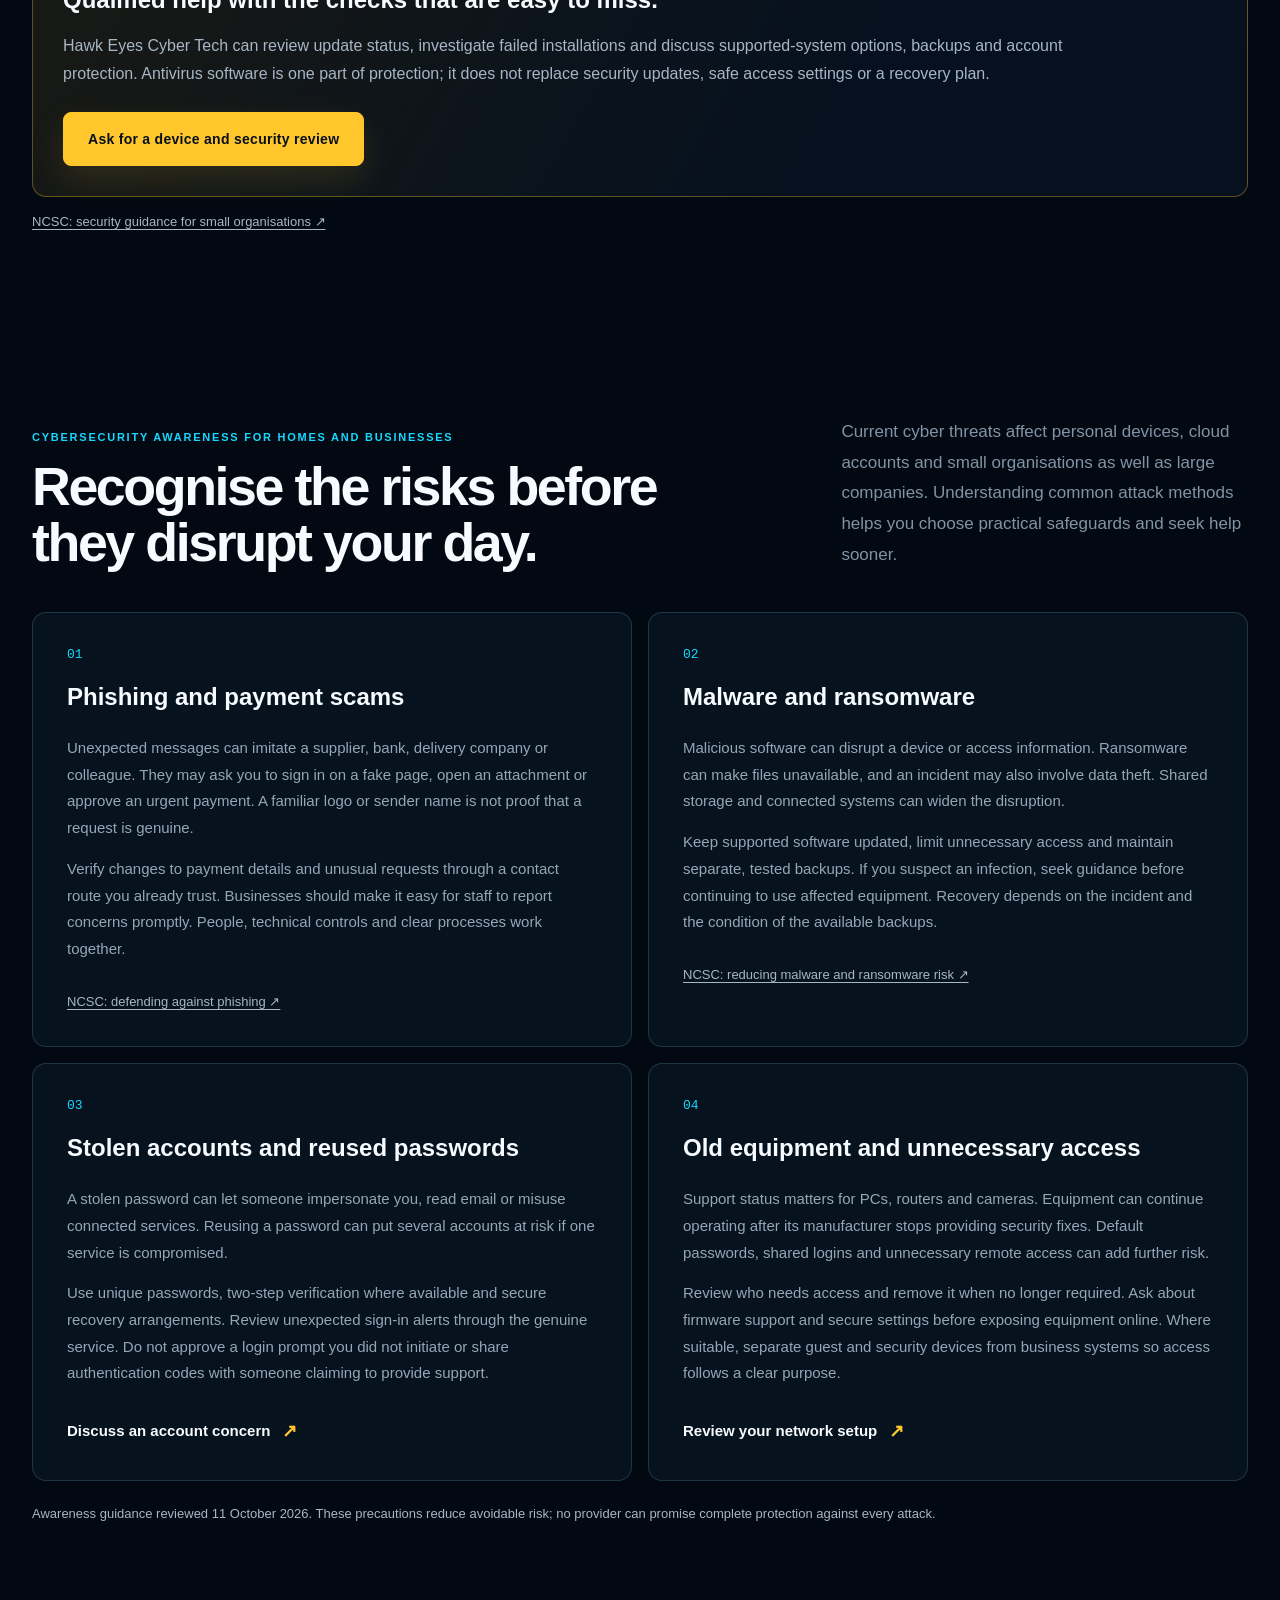
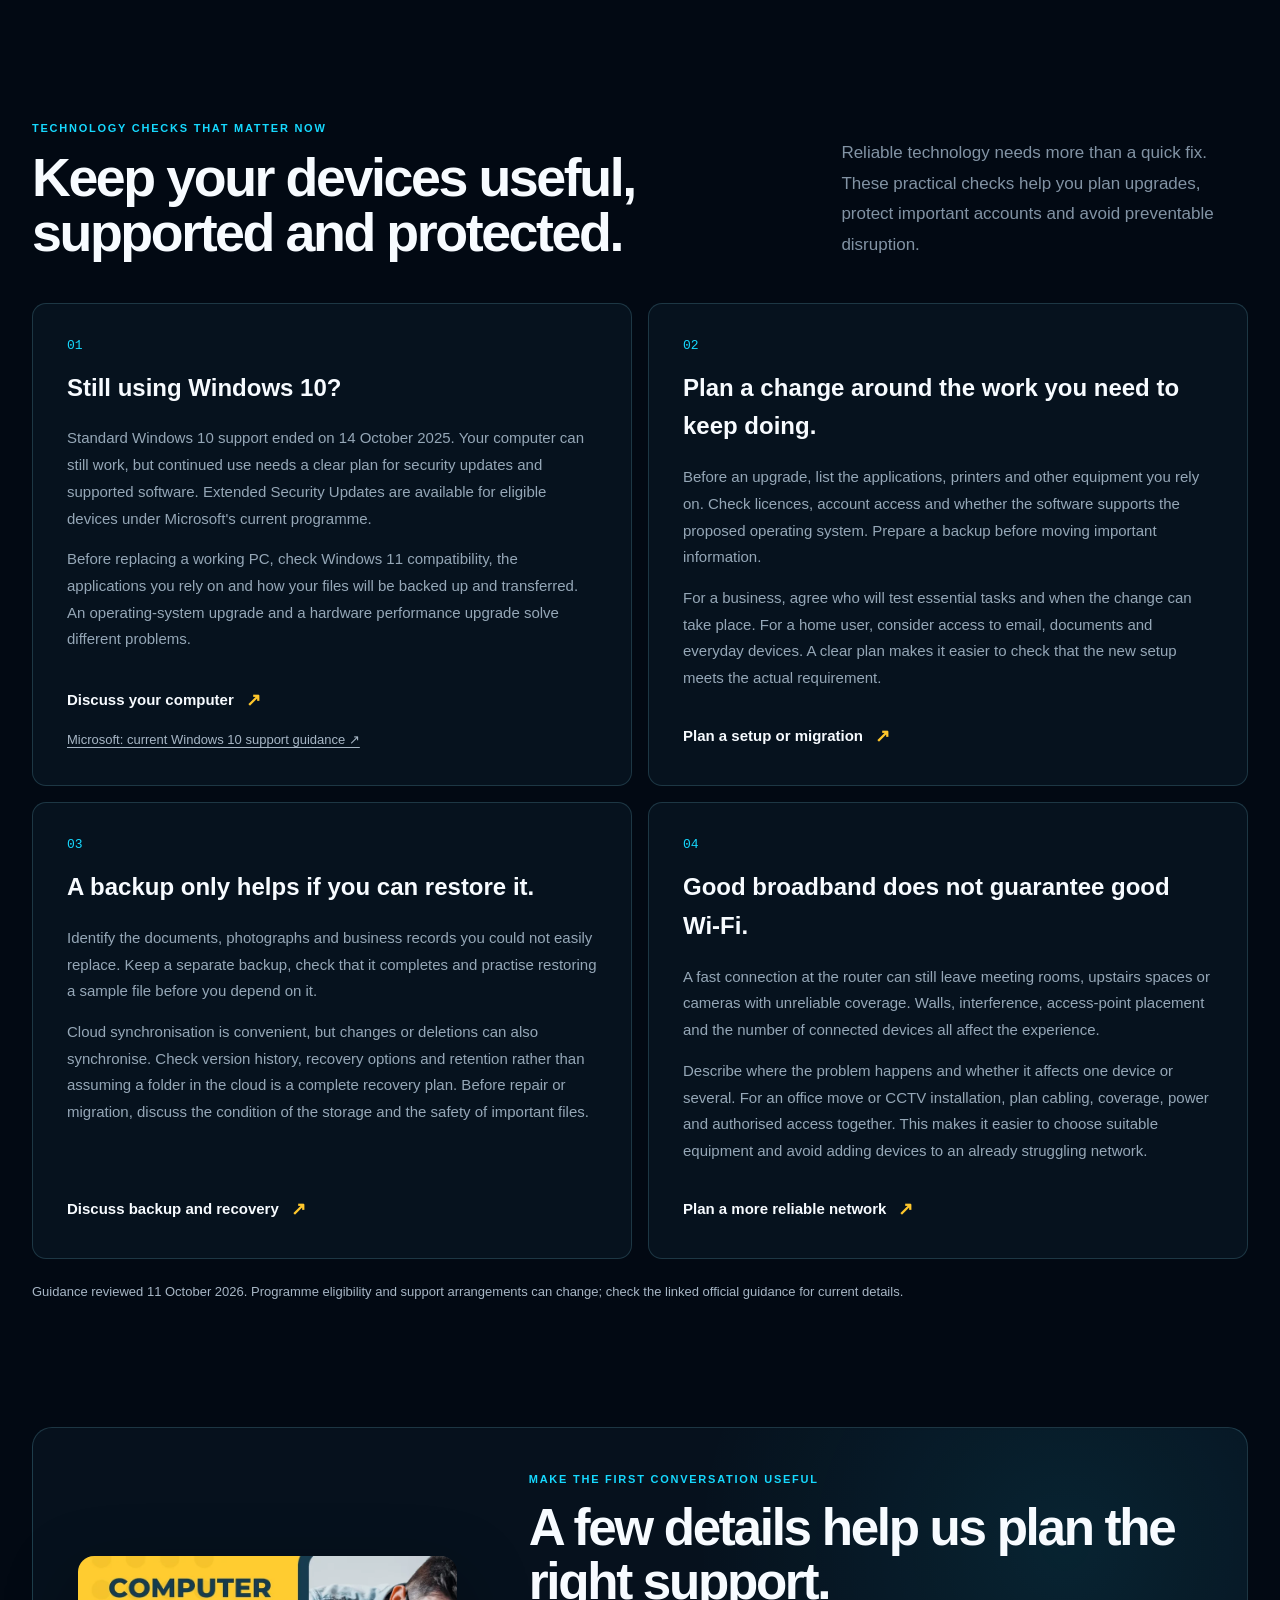
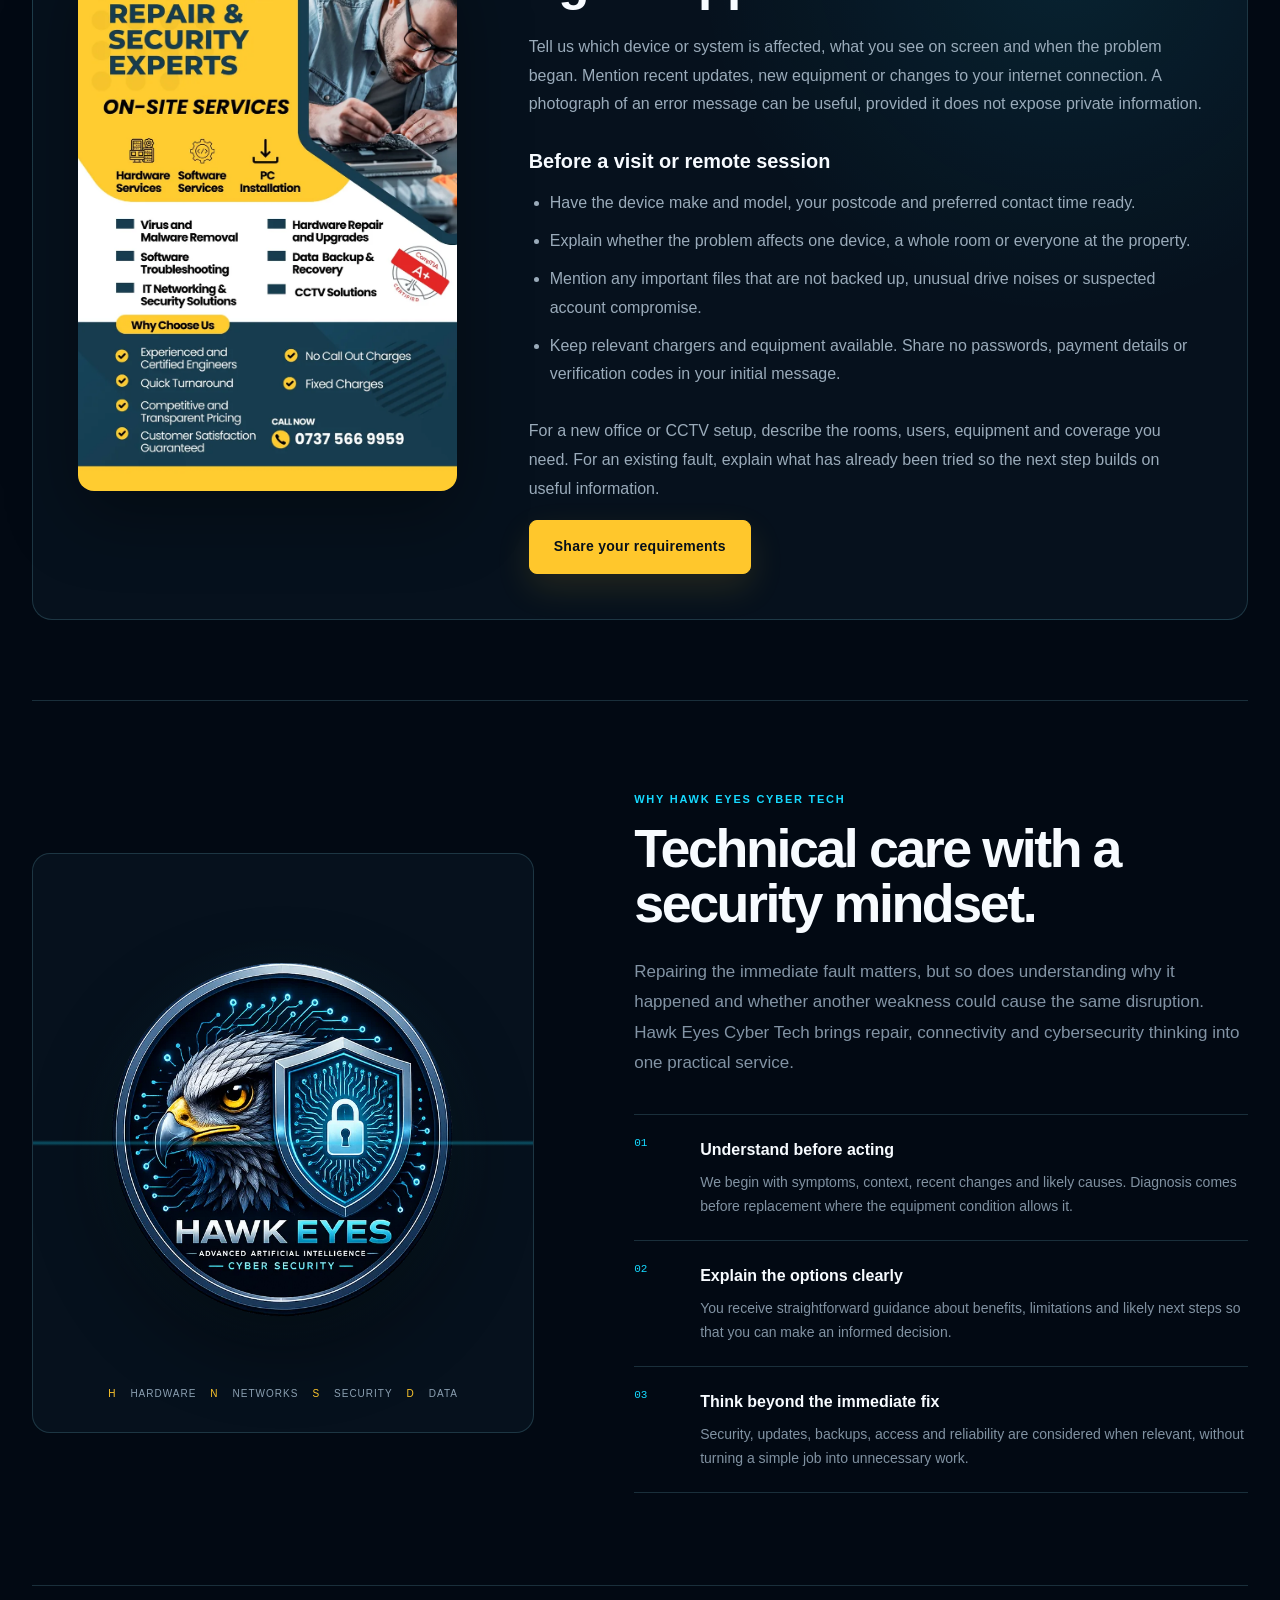
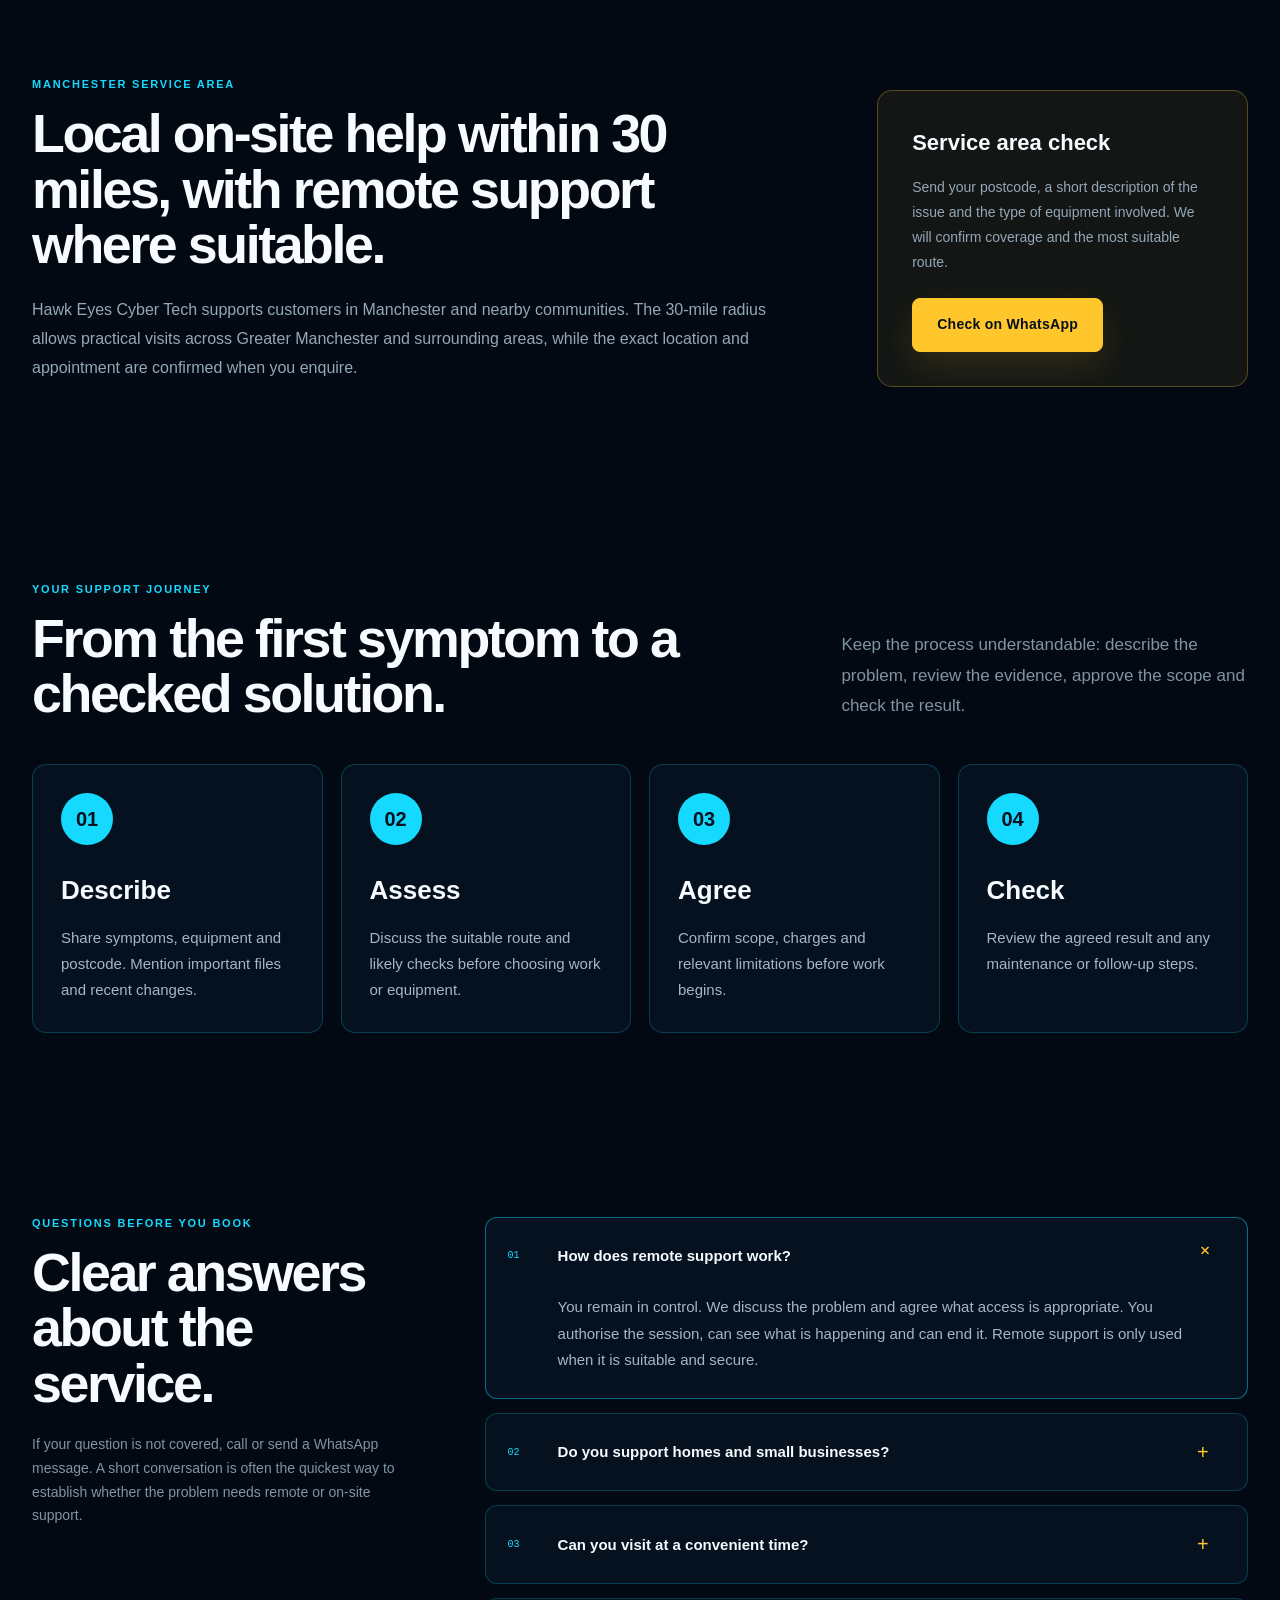
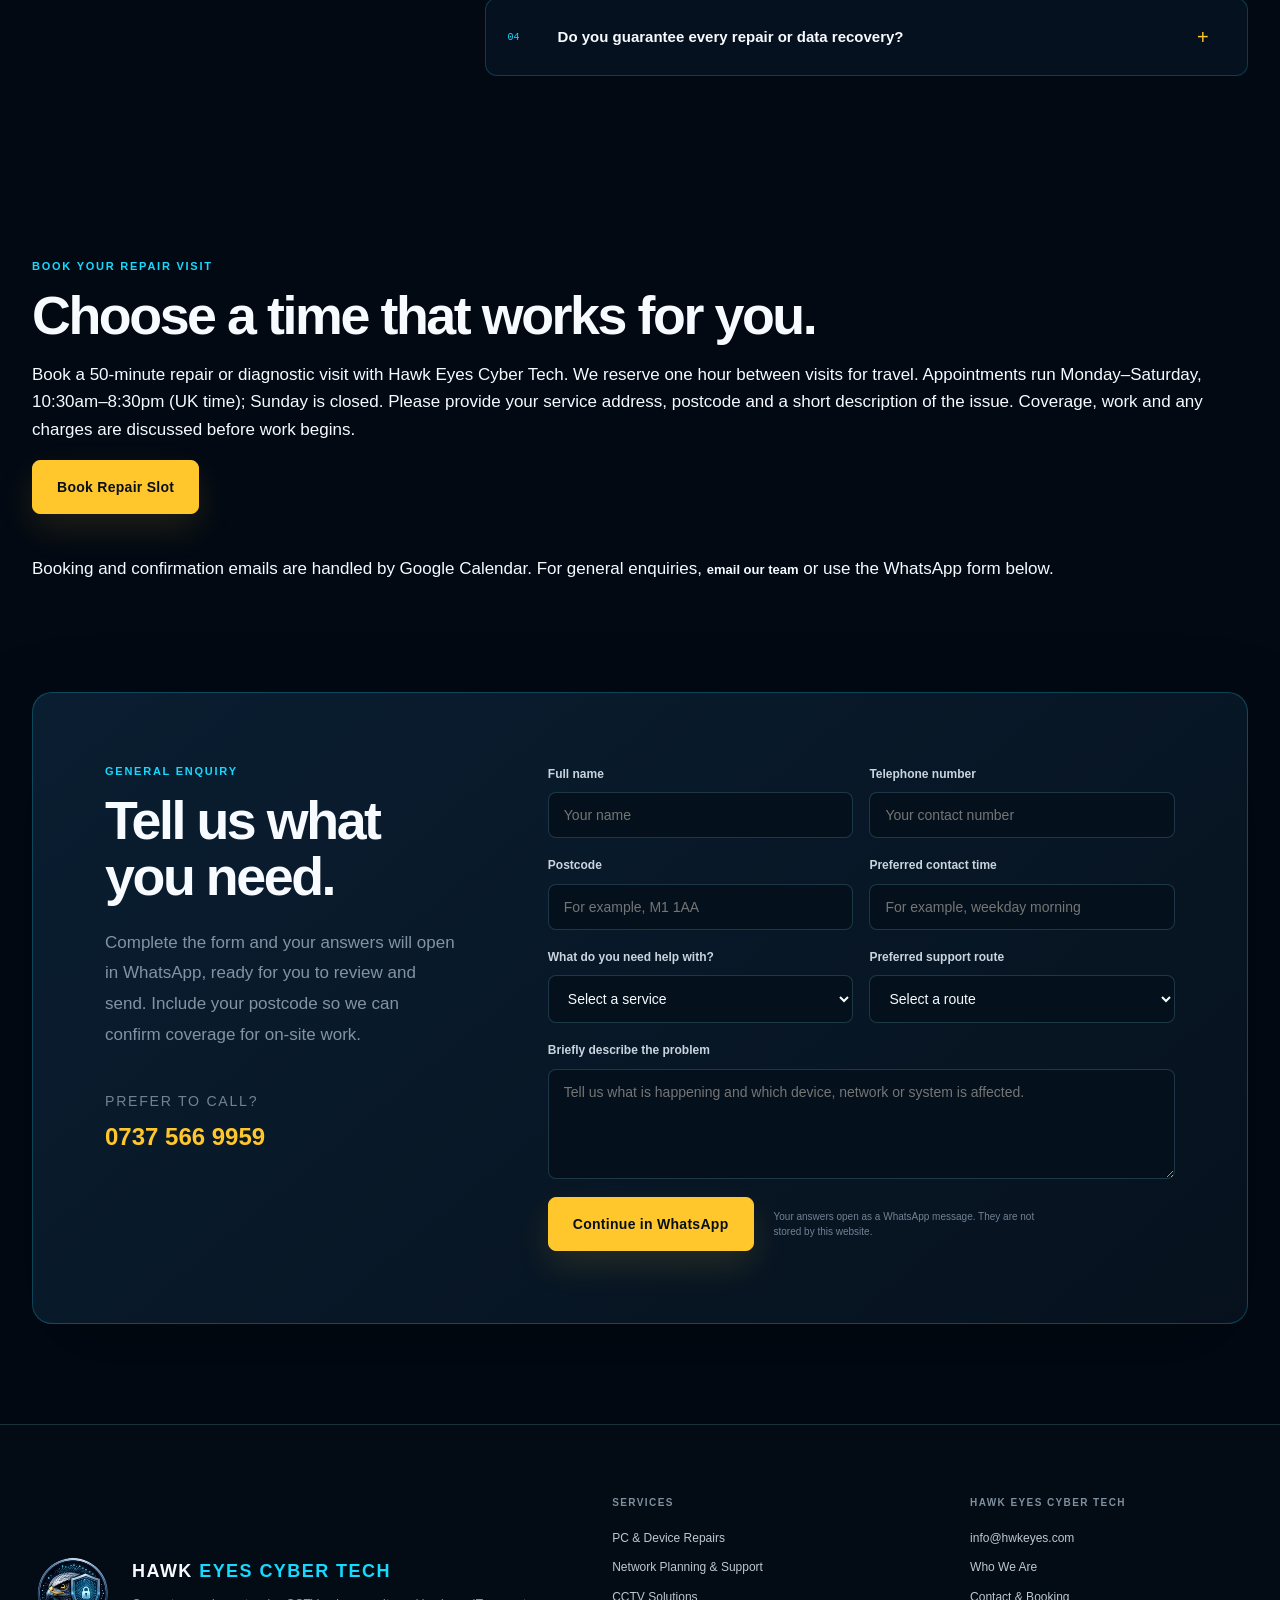
==== commit 8eb22cd6: "Add files via upload" ====
--- a/index.html
+++ b/index.html
@@ -9,7 +9,7 @@
   <meta name="theme-color" content="#06111f">
   <link rel="canonical" href="https://hwkeyes.com/">
   <link rel="icon" href="assets/favicon.svg" type="image/svg+xml">
-  <link rel="stylesheet" href="assets/styles.css">
+  <link rel="stylesheet" href="assets/styles.css?v=1.5.0">
   <meta property="og:type" content="website">
   <meta property="og:site_name" content="Hawk Eyes Cyber Tech">
   <meta property="og:title" content="Computer Repairs &amp; IT Support Manchester | Hawk Eyes Cyber Tech">
@@ -21,23 +21,23 @@
   <meta name="twitter:description" content="Qualified engineers for PC and laptop repairs, Wi-Fi, CCTV and small business IT support in Manchester. On-site within 30 miles and remote help where suitable.">
   <meta name="twitter:image" content="https://hwkeyes.com/assets/og.png">
   <script type="application/ld+json">{"@context": "https://schema.org", "@graph": [{"@type": "Organization", "@id": "https://hwkeyes.com/#organization", "name": "Hawk Eyes Cyber Tech", "url": "https://hwkeyes.com/", "telephone": "+447375669959", "logo": "https://hwkeyes.com/assets/hawk-eyes-logo-small.webp", "areaServed": {"@type": "Place", "name": "Manchester and locations within an agreed 30-mile radius"}, "email": "info@hwkeyes.com"}, {"@type": "WebSite", "@id": "https://hwkeyes.com/#website", "url": "https://hwkeyes.com/", "name": "Hawk Eyes Cyber Tech", "publisher": {"@id": "https://hwkeyes.com/#organization"}}, {"@type": "WebPage", "@id": "https://hwkeyes.com/#webpage", "url": "https://hwkeyes.com/", "name": "Computer Repairs & IT Support Manchester | Hawk Eyes Cyber Tech", "description": "Qualified engineers for PC and laptop repairs, Wi-Fi, CCTV and small business IT support in Manchester. On-site within 30 miles and remote help where suitable.", "inLanguage": "en-GB", "isPartOf": {"@id": "https://hwkeyes.com/#website"}, "about": {"@id": "https://hwkeyes.com/#organization"}}]}</script>
-<link rel="stylesheet" href="assets/hawk-adviser.css?v=1.2.1">
+<link rel="stylesheet" href="assets/hawk-adviser.css?v=1.5.0">
 </head>
 <body><a class="skip-link" href="#main-content">Skip to main content</a><header class="site-header">
   <a class="brand" href="index.html" aria-label="Hawk Eyes Cyber Tech home">
     <img src="assets/hawk-eyes-logo-small.webp" alt="" width="58" height="58" class="brand-mark" decoding="async">
-    <span class="brand-copy"><strong>HAWK <span>EYES</span> <small class="cyber-brand">CYBER TECH</small></strong><small>IT Repairs · Networks · Cybersecurity</small></span>
+    <span class="brand-copy"><strong>HAWK <span>EYES CYBER TECH</span></strong><small>IT Repairs · Networks · Cybersecurity</small></span>
   </a>
   <nav class="desktop-nav" aria-label="Main navigation">
-    <a href="services.html">Services</a><a href="about.html">Who We Are</a><a href="index.html#process">How It Works</a><a href="contact.html">Contact</a>
+    <a href="services.html">Services</a><a href="about.html">Who We Are</a><a href="index.html#process">How It Works</a><a href="help-guides.html">Help &amp; Guides</a><a href="contact.html">Contact</a>
   </nav>
   <a class="header-call" href="tel:+447375669959"><span>Speak to us</span>0737 566 9959</a>
-  <a class="button button-small" href="https://calendar.app.google/uvvYfiRC657q7Sws6" target="_blank" rel="noopener">Book a repair slot</a>
-  <details class="mobile-menu"><summary aria-label="Open navigation">Menu</summary><div><a href="services.html">Services</a><a href="about.html">Who We Are</a><a href="index.html#process">How It Works</a><a href="contact.html">Contact</a><a href="tel:+447375669959">Call 0737 566 9959</a></div></details>
+  <a class="button button-small" href="https://calendar.app.google/uvvYfiRC657q7Sws6" target="_blank" rel="noopener">Book Repair Slot</a>
+  <details class="mobile-menu"><summary aria-label="Open navigation">Menu</summary><div><a href="services.html">Services</a><a href="about.html">Who We Are</a><a href="index.html#process">How It Works</a><a href="help-guides.html">Help &amp; Guides</a><a href="contact.html">Contact</a><a href="tel:+447375669959">Call 0737 566 9959</a></div></details>
 </header><main id="main-content" tabindex="-1">
 <section class="hero" id="top"><div class="hero-grid" aria-hidden="true"></div><div class="hero-glow" aria-hidden="true"></div>
-  <div class="hero-content"><div class="hero-copy"><div class="eyebrow"><span></span>Manchester on-site &amp; remote IT support</div><h1>Technology fixed.<br><em>Security strengthened.</em></h1><p><strong>Qualified engineers. Clear advice. Practical support.</strong> Hawk Eyes Cyber Tech helps home and business users with computer repairs, Wi-Fi, networks, CCTV and cybersecurity across Manchester and within a 30-mile radius.</p><div class="hero-actions"><a class="button" href="https://calendar.app.google/uvvYfiRC657q7Sws6" target="_blank" rel="noopener">Book a repair slot</a><a class="button button-outline" href="https://wa.me/447375669959?text=Hello%20Hawk%20Eyes%20Cyber%20Tech%2C%20I%20need%20help%20with%20a%20computer%20or%20IT%20service." target="_blank" rel="noopener">Message on WhatsApp</a></div><div class="hero-notes"><span><b>01</b> Qualified engineers</span><span><b>02</b> Convenient visits</span><span><b>03</b> Security-minded support</span></div></div>
-  <div class="hero-visual"><div class="signal signal-one"></div><div class="signal signal-two"></div><div class="logo-orbit"><img src="assets/hawk-eyes-logo.webp" alt="Hawk Eyes Cyber Tech eagle and cybersecurity shield" width="570" height="570" decoding="async"></div><div class="status-card status-top"><span class="status-dot"></span><div><small>Service area</small><strong>Manchester + 30 miles</strong></div></div><div class="status-card status-bottom"><b>5</b><div><small>Connected services</small><strong>One trusted team</strong></div></div></div></div>
+  <div class="hero-content"><div class="hero-copy"><div class="eyebrow"><span></span>Manchester on-site &amp; remote IT support</div><h1>Technology fixed.<br><em>Security strengthened.</em></h1><p><strong>Qualified engineers. Clear advice. Practical support.</strong> Hawk Eyes Cyber Tech helps home and business users with computer repairs, Wi-Fi, networks, CCTV and cybersecurity across Manchester and within a 30-mile radius.</p><div class="hero-actions"><a class="button" href="https://calendar.app.google/uvvYfiRC657q7Sws6" target="_blank" rel="noopener">Book Repair Slot</a><a class="button button-outline" href="https://wa.me/447375669959?text=Hello%20Hawk%20Eyes%20Cyber%20Tech%2C%20I%20need%20help%20with%20a%20computer%20or%20IT%20service." target="_blank" rel="noopener">Message on WhatsApp</a></div><div class="hero-notes"><span><b>01</b> Qualified engineers</span><span><b>02</b> Convenient visits</span><span><b>03</b> Security-minded support</span></div></div>
+  <div class="hero-visual"><div class="signal signal-one"></div><div class="signal signal-two"></div><div class="logo-orbit"><img src="assets/hawk-eyes-logo.webp" alt="Hawk Eyes Cyber Tech eagle and cybersecurity shield" width="570" height="570" decoding="async"></div></div></div>
   <div class="service-ribbon"><a href="repairs.html"><span>01</span><strong>PC &amp; Device Repairs</strong><small>Diagnose · Repair · Upgrade</small></a><a href="networks.html"><span>02</span><strong>Network Planning &amp; Support</strong><small>Troubleshoot · Plan · Design · Harden</small></a><a href="cctv.html"><span>03</span><strong>CCTV Solutions</strong><small>Plan · Position · Record · Support</small></a><a href="cybersecurity-data.html"><span>04</span><strong>Cybersecurity &amp; Data</strong><small>Secure · Back up · Recover</small></a><a href="business-it.html"><span>05</span><strong>Business IT Support</strong><small>Support · Maintain · Improve</small></a></div>
 </section>
 <section class="price-promise" id="pricing"><div><span class="section-kicker">Great service. No hidden charges.</span><h2>A clear conversation before work begins.</h2></div><ul><li><b>✓</b> No call-out fee</li><li><b>✓</b> No travel-time charge</li><li><b>✓</b> No minimum service fee</li></ul><p>Applies within the agreed Manchester and 30-mile service area. Parts, specialist work or different arrangements are discussed before approval.</p></section><nav class="section-jump" aria-label="Homepage sections"><a href="#services">Services</a><a href="#qualified-engineers">Qualified engineers</a><a href="#common-examples">Common problems</a><a href="#updates">PC updates</a><a href="#cyber-awareness">Cybersecurity</a><a href="#book">Request support</a></nav><section class="section services-section" id="services"><div class="section-heading"><div><span class="section-kicker">What we offer</span><h2>One friendly place for five connected service areas.</h2></div><p>A computer fault may involve software, storage, security or the network. We look at those connections and explain them clearly instead of treating every symptom in isolation.</p></div><div class="service-grid"><a class="service-card amber" href="repairs.html"><div class="service-card-image"><img src="assets/service-repairs.webp" alt="" loading="lazy" width="1600" height="800" decoding="async"></div><div class="service-card-body"><div class="card-top"><span class="card-number">01</span><span class="card-arrow">↗</span></div><span class="service-strap">Diagnose · Repair · Upgrade</span><h3>PC &amp; Device Repairs</h3><p>Practical help for slow, damaged or unreliable computers, from the first diagnosis through to a clear solution.</p><ul><li>Desktop and laptop diagnostics</li><li>Hardware repairs and upgrades</li><li>Software troubleshooting</li><li>PC setup and installation</li></ul><strong class="card-link">View detailed service</strong></div></a><a class="service-card cyan" href="networks.html"><div class="service-card-image"><img src="assets/service-networks.webp" alt="" loading="lazy" width="1600" height="900" decoding="async"></div><div class="service-card-body"><div class="card-top"><span class="card-number">02</span><span class="card-arrow">↗</span></div><span class="service-strap">Troubleshoot · Plan · Design · Harden</span><h3>Network Planning &amp; Support</h3><p>Friendly help with network faults, Wi-Fi, planning, secure design, installation and hardening for homes and small organisations.</p><ul><li>Network fault troubleshooting</li><li>Requirements and capacity planning</li><li>Physical and logical network design</li><li>Wi-Fi coverage and access-point planning</li></ul><strong class="card-link">View detailed service</strong></div></a><a class="service-card blue" href="cctv.html"><div class="service-card-image"><img src="assets/service-cctv.webp" alt="" loading="lazy" width="1600" height="900" decoding="async"></div><div class="service-card-body"><div class="card-top"><span class="card-number">03</span><span class="card-arrow">↗</span></div><span class="service-strap">Plan · Position · Record · Support</span><h3>CCTV Solutions</h3><p>CCTV planning, camera positioning, installation, recording, secure remote viewing and troubleshooting for homes and small organisations.</p><ul><li>CCTV site and coverage planning</li><li>Camera selection and positioning</li><li>Installation and network connection</li><li>Recorder and storage configuration</li></ul><strong class="card-link">View detailed service</strong></div></a><a class="service-card blue" href="cybersecurity-data.html"><div class="service-card-image"><img src="assets/service-cybersecurity.webp" alt="" loading="lazy" width="1600" height="800" decoding="async"></div><div class="service-card-body"><div class="card-top"><span class="card-number">04</span><span class="card-arrow">↗</span></div><span class="service-strap">Secure · Back up · Recover</span><h3>Cybersecurity &amp; Data</h3><p>Straightforward protection against malware, account compromise, data loss and preventable security weaknesses.</p><ul><li>Virus and malware removal</li><li>Device security reviews</li><li>Account and access protection</li><li>Data backup planning</li></ul><strong class="card-link">View detailed service</strong></div></a><a class="service-card violet" href="business-it.html"><div class="service-card-image"><img src="assets/service-business-it.webp" alt="" loading="lazy" width="1600" height="900" decoding="async"></div><div class="service-card-body"><div class="card-top"><span class="card-number">05</span><span class="card-arrow">↗</span></div><span class="service-strap">Support · Maintain · Improve</span><h3>Business IT Support</h3><p>Responsive technical support, workplace setup and sensible improvement planning for small organisations.</p><ul><li>New device and office setup</li><li>Preventative maintenance</li><li>Remote and on-site support</li><li>Network and access reviews</li></ul><strong class="card-link">View detailed service</strong></div></a></div></section><section class="credentials-section" id="qualified-engineers"><div class="section"><div class="section-heading"><div><span class="section-kicker">Knowledge you can rely on</span><h2>Qualified engineers who explain the work clearly.</h2></div><p>Our engineers bring IT knowledge supported by CompTIA A+, Microsoft and Cisco certifications. We explain the proposed work, relevant risks and practical options before you decide how to proceed. From a home PC to an office network, the aim is useful support you can understand.</p></div><div class="credential-grid"><article><span>A+</span><h3>CompTIA A+</h3><p>Core knowledge covering computer hardware, operating systems, troubleshooting, security and professional technical support.</p></article><article><span>MS</span><h3>Microsoft certifications</h3><p>Knowledge relevant to Microsoft systems, accounts, devices and tools used by many homes and organisations.</p></article><article><span>CC</span><h3>Cisco certifications</h3><p>Networking knowledge supporting structured troubleshooting, secure design, configuration and reliable connectivity.</p></article></div></section><section class="section symptom-section"><div class="symptom-copy"><span class="section-kicker">Not sure which service?</span><h2>What seems to be the problem?</h2><p>No technical knowledge needed. Tell us what is happening, when it started and anything that changed. We will help you understand the next step.</p><aside class="symptom-note"><strong>Concerned about your files or security?</strong><p>If a drive makes unusual noises, files disappear or an account seems compromised, repeated use may increase the risk. Ask for guidance before continuing; preserving evidence may help.</p></aside><a class="button symptom-call" href="tel:+447375669959">Call us <span>0737 566 9959</span></a></div><div class="symptom-board"><a class="symptom-card" href="https://wa.me/447375669959?text=Hello%20Hawk%20Eyes%20Cyber%20Tech%2C%20My%20computer%20will%20not%20start." target="_blank" rel="noopener" aria-label="Computer will not start: discuss on WhatsApp (opens in a new tab)"><span class="symptom-number">01</span><strong>Computer will not start</strong><small>Help with startup and power problems.</small><span class="symptom-action">Discuss on WhatsApp <span aria-hidden="true">↗</span></span></a><a class="symptom-card" href="https://wa.me/447375669959?text=Hello%20Hawk%20Eyes%20Cyber%20Tech%2C%20My%20Wi-Fi%20keeps%20dropping." target="_blank" rel="noopener" aria-label="Wi-Fi keeps dropping: discuss on WhatsApp (opens in a new tab)"><span class="symptom-number">02</span><strong>Wi-Fi keeps dropping</strong><small>Support with unreliable Wi-Fi and connections.</small><span class="symptom-action">Discuss on WhatsApp <span aria-hidden="true">↗</span></span></a><a class="symptom-card" href="https://wa.me/447375669959?text=Hello%20Hawk%20Eyes%20Cyber%20Tech%2C%20My%20device%20is%20unusually%20slow." target="_blank" rel="noopener" aria-label="Device is unusually slow: discuss on WhatsApp (opens in a new tab)"><span class="symptom-number">03</span><strong>Device is unusually slow</strong><small>Find what is slowing your device down.</small><span class="symptom-action">Discuss on WhatsApp <span aria-hidden="true">↗</span></span></a><a class="symptom-card" href="https://wa.me/447375669959?text=Hello%20Hawk%20Eyes%20Cyber%20Tech%2C%20I%20am%20concerned%20about%20a%20possible%20virus%20or%20scam." target="_blank" rel="noopener" aria-label="Possible virus or scam: discuss on WhatsApp (opens in a new tab)"><span class="symptom-number">04</span><strong>Possible virus or scam</strong><small>Help with suspicious activity and security concerns.</small><span class="symptom-action">Discuss on WhatsApp <span aria-hidden="true">↗</span></span></a><a class="symptom-card" href="https://wa.me/447375669959?text=Hello%20Hawk%20Eyes%20Cyber%20Tech%2C%20My%20files%20have%20disappeared." target="_blank" rel="noopener" aria-label="Files have disappeared: discuss on WhatsApp (opens in a new tab)"><span class="symptom-number">05</span><strong>Files have disappeared</strong><small>Discuss missing files and recovery options.</small><span class="symptom-action">Discuss on WhatsApp <span aria-hidden="true">↗</span></span></a><a class="symptom-card" href="https://wa.me/447375669959?text=Hello%20Hawk%20Eyes%20Cyber%20Tech%2C%20I%20would%20like%20help%20planning%20a%20new%20office%20or%20CCTV%20setup." target="_blank" rel="noopener" aria-label="New office or CCTV setup: discuss on WhatsApp (opens in a new tab)"><span class="symptom-number">06</span><strong>New office or CCTV setup</strong><small>Plan equipment, connectivity and camera coverage.</small><span class="symptom-action">Discuss on WhatsApp <span aria-hidden="true">↗</span></span></a></div></section>
@@ -51,7 +51,7 @@
 <section class="section coverage-section"><div><span class="section-kicker">Manchester service area</span><h2>Local on-site help within 30 miles, with remote support where suitable.</h2><p>Hawk Eyes Cyber Tech supports customers in Manchester and nearby communities. The 30-mile radius allows practical visits across Greater Manchester and surrounding areas, while the exact location and appointment are confirmed when you enquire.</p></div><aside><strong>Service area check</strong><p>Send your postcode, a short description of the issue and the type of equipment involved. We will confirm coverage and the most suitable route.</p><a class="button" href="https://wa.me/447375669959?text=Hello%20Hawk%20Eyes%20Cyber%20Tech%2C%20please%20check%20whether%20you%20cover%20my%20location.%20My%20postcode%20is%3A%20" target="_blank" rel="noopener">Check on WhatsApp</a></aside></section>
 <section class="section infographic-section" id="process"><div class="section-heading"><div><span class="section-kicker">Your support journey</span><h2>From the first symptom to a checked solution.</h2></div><p>Keep the process understandable: describe the problem, review the evidence, approve the scope and check the result.</p></div><ol class="infographic-steps"><li><span aria-hidden="true">01</span><h3>Describe</h3><p>Share symptoms, equipment and postcode. Mention important files and recent changes.</p></li><li><span aria-hidden="true">02</span><h3>Assess</h3><p>Discuss the suitable route and likely checks before choosing work or equipment.</p></li><li><span aria-hidden="true">03</span><h3>Agree</h3><p>Confirm scope, charges and relevant limitations before work begins.</p></li><li><span aria-hidden="true">04</span><h3>Check</h3><p>Review the agreed result and any maintenance or follow-up steps.</p></li></ol></section>
 <section class="section home-faq"><div class="faq-intro"><span class="section-kicker">Questions before you book</span><h2>Clear answers about the service.</h2><p>If your question is not covered, call or send a WhatsApp message. A short conversation is often the quickest way to establish whether the problem needs remote or on-site support.</p></div><div class="faq-list"><details open><summary><span>01</span>How does remote support work?<b>+</b></summary><p>You remain in control. We discuss the problem and agree what access is appropriate. You authorise the session, can see what is happening and can end it. Remote support is only used when it is suitable and secure.</p></details><details><summary><span>02</span>Do you support homes and small businesses?<b>+</b></summary><p>Yes. Home users often need help with personal computers, Wi-Fi, printers, malware, backups or CCTV. Small organisations may also need device setup, secure networks, staff access, business continuity and coordinated IT improvements.</p></details><details><summary><span>03</span>Can you visit at a convenient time?<b>+</b></summary><p>On-site appointments are arranged around a mutually convenient time, subject to availability. A clear description of the fault, location and preferred time helps us plan the most useful visit.</p></details><details><summary><span>04</span>Do you guarantee every repair or data recovery?<b>+</b></summary><p>No responsible provider can promise that every failed device can be repaired or every lost file recovered. We assess the condition, explain the risks and agree realistic next steps. Where storage is failing, protecting remaining data takes priority.</p></details></div></section>
-<section class="section repair-booking"><span class="section-kicker">Book your repair visit</span><h2>Choose a time that works for you.</h2><p>Book a 50-minute repair or diagnostic visit with Hawk Eyes Cyber Tech. We reserve one hour between visits for travel. Appointments run Monday–Saturday, 10:30am–8:30pm (UK time); Sunday is closed. Please provide your service address, postcode and a short description of the issue. Coverage, work and any charges are discussed before work begins.</p><a class="button" href="https://calendar.app.google/uvvYfiRC657q7Sws6" target="_blank" rel="noopener">Book a repair slot ↗</a><p>Booking and confirmation emails are handled by Google Calendar. For general enquiries, <a class="text-link" href="mailto:info@hwkeyes.com">email our team</a> or use the WhatsApp form below.</p></section><section class="booking-section" id="book"><div class="booking-intro"><span class="section-kicker">General enquiry</span><h2>Tell us what you need.</h2><p>Complete the form and your answers will open in WhatsApp, ready for you to review and send. Include your postcode so we can confirm coverage for on-site work.</p><div class="booking-contact"><small>Prefer to call?</small><a href="tel:+447375669959">0737 566 9959</a></div></div><form class="booking-form" data-whatsapp-form>
+<section class="section repair-booking"><span class="section-kicker">Book your repair visit</span><h2>Choose a time that works for you.</h2><p>Book a 50-minute repair or diagnostic visit with Hawk Eyes Cyber Tech. We reserve one hour between visits for travel. Appointments run Monday–Saturday, 10:30am–8:30pm (UK time); Sunday is closed. Please provide your service address, postcode and a short description of the issue. Coverage, work and any charges are discussed before work begins.</p><a class="button" href="https://calendar.app.google/uvvYfiRC657q7Sws6" target="_blank" rel="noopener">Book Repair Slot</a><p>Booking and confirmation emails are handled by Google Calendar. For general enquiries, <a class="text-link" href="mailto:info@hwkeyes.com">email our team</a> or use the WhatsApp form below.</p></section><section class="booking-section" id="book"><div class="booking-intro"><span class="section-kicker">General enquiry</span><h2>Tell us what you need.</h2><p>Complete the form and your answers will open in WhatsApp, ready for you to review and send. Include your postcode so we can confirm coverage for on-site work.</p><div class="booking-contact"><small>Prefer to call?</small><a href="tel:+447375669959">0737 566 9959</a></div></div><form class="booking-form" data-whatsapp-form>
   <div class="field-row"><label>Full name<input name="name" autocomplete="name" required placeholder="Your name"></label><label>Telephone number<input name="phone" type="tel" autocomplete="tel" required placeholder="Your contact number"></label></div>
   <div class="field-row"><label>Postcode<input name="postcode" autocomplete="postal-code" required placeholder="For example, M1 1AA"></label><label>Preferred contact time<input name="time" placeholder="For example, weekday morning"></label></div>
   <div class="field-row"><label>What do you need help with?<select name="service" required><option value="" selected disabled>Select a service</option><option>PC &amp; Device Repairs</option><option>Network Planning &amp; Support</option><option>CCTV Solutions</option><option>Cybersecurity &amp; Data</option><option>Business IT Support</option><option>Not sure — please advise</option><option>Another enquiry</option></select></label><label>Preferred support route<select name="supportType" required><option value="" selected disabled>Select a route</option><option>Not sure — please advise</option><option>On-site IT support</option><option>Remote IT support</option><option>Cybersecurity service</option></select></label></div>
@@ -60,14 +60,14 @@
 </form></section>
 </main><footer class="site-footer" id="contact">
   <div class="footer-main">
-    <div class="footer-brand"><img src="assets/hawk-eyes-logo-small.webp" alt="Hawk Eyes Cyber Tech" width="82" height="82" decoding="async"><div><strong>HAWK <span>EYES</span> <small class="cyber-brand">CYBER TECH</small></strong><p>Computer repairs, networks, CCTV, cybersecurity and business IT support across Manchester and within a 30-mile radius.</p></div></div>
+    <div class="footer-brand"><img src="assets/hawk-eyes-logo-small.webp" alt="Hawk Eyes Cyber Tech" width="82" height="82" decoding="async"><div><strong>HAWK <span>EYES CYBER TECH</span></strong><p>Computer repairs, networks, CCTV, cybersecurity and business IT support across Manchester and within a 30-mile radius.</p></div></div>
     <div><h3>Services</h3><a href="repairs.html">PC &amp; Device Repairs</a><a href="networks.html">Network Planning &amp; Support</a><a href="cctv.html">CCTV Solutions</a><a href="cybersecurity-data.html">Cybersecurity &amp; Data</a><a href="business-it.html">Business IT Support</a><a href="services.html">All services</a></div>
-    <div><h3>Hawk Eyes Cyber Tech</h3><a href="mailto:info@hwkeyes.com">info@hwkeyes.com</a><a href="about.html">Who We Are</a><a href="contact.html">Contact &amp; Booking</a><a href="privacy.html">Privacy</a><a href="https://wa.me/447375669959?text=Hello%20Hawk%20Eyes%20Cyber%20Tech%2C%20I%20need%20help%20with%20a%20computer%20or%20IT%20service." target="_blank" rel="noopener">WhatsApp</a></div>
+    <div><h3>Hawk Eyes Cyber Tech</h3><a href="mailto:info@hwkeyes.com">info@hwkeyes.com</a><a href="about.html">Who We Are</a><a href="contact.html">Contact &amp; Booking</a><a href="help-guides.html">Help &amp; Guides</a><a href="privacy.html">Privacy</a><a href="https://wa.me/447375669959?text=Hello%20Hawk%20Eyes%20Cyber%20Tech%2C%20I%20need%20help%20with%20a%20computer%20or%20IT%20service." target="_blank" rel="noopener">WhatsApp</a></div>
   </div>
   <div class="service-hours"><strong>Service hours</strong><span>Monday–Friday: 10:30am–8:30pm</span><span>Saturday: 10:30am–8:30pm</span><span>Sunday: closed</span></div><div class="footer-bottom"><span>© <span data-year></span> Hawk Eyes Cyber Tech. All rights reserved.</span><span>Manchester · 30-mile service radius · hwkeyes.com</span></div>
 </footer>
 <a class="whatsapp-float" href="https://wa.me/447375669959?text=Hello%20Hawk%20Eyes%20Cyber%20Tech%2C%20I%20need%20help%20with%20a%20computer%20or%20IT%20service." target="_blank" rel="noopener" aria-label="Chat with Hawk Eyes Cyber Tech on WhatsApp"><img src="assets/whatsapp.svg" width="64" height="64" alt="" aria-hidden="true"></a>
-<script src="assets/site.js" defer></script><script src="assets/hawk-adviser-engine.js?v=1.2.1" defer></script>
-<script src="assets/adviser/knowledge-base.js?v=1.2.1" defer></script>
-<script src="assets/hawk-adviser.js?v=1.2.1" defer></script>
+<script src="assets/site.js" defer></script><script src="assets/hawk-adviser-engine.js?v=1.5.0" defer></script>
+<script src="assets/adviser/knowledge-base.js?v=1.5.0" defer></script>
+<script src="assets/hawk-adviser.js?v=1.5.0" defer></script>
 </body></html>
--- a/assets/styles.css
+++ b/assets/styles.css
@@ -371,3 +371,7 @@
 
 /* Hawk Eyes Cyber Tech brand extension */
 .brand-copy .cyber-brand,.footer-brand .cyber-brand{display:block;color:var(--cyan,#00d4ef);font-size:.72rem;letter-spacing:.1em;margin-top:4px;}
+
+/* Persistent navigation and single-line brand */
+.site-header{position:fixed;left:0;transform:none;width:100%;padding:0 max(24px,calc((100% - 1420px)/2));background:rgba(3,12,22,.98);z-index:80;gap:20px;box-shadow:0 4px 20px #0003}.brand-copy strong{white-space:nowrap;font-size:18px;letter-spacing:.025em}.brand{min-width:0}.desktop-nav{gap:20px}.header-call{display:none}.footer-brand strong{font-size:18px}.site-header:has(.mobile-menu[open]){z-index:110}html{scroll-padding-top:110px}[id]{scroll-margin-top:110px}
+@media(max-width:820px){.site-header{width:100%;padding:0 16px;gap:10px}.brand-mark{width:38px;height:38px}.brand-copy strong{font-size:clamp(11px,3.1vw,16px)}.brand{gap:7px}}
--- a/assets/hawk-adviser.css
+++ b/assets/hawk-adviser.css
@@ -3,3 +3,19 @@
 .ha-launch{width:88px;height:106px;border-radius:18px;padding:4px;background:#102b40;display:flex;flex-direction:column;align-items:center;justify-content:center;gap:3px}.ha-launch img{width:72px;height:72px;object-fit:cover;border-radius:12px}.ha-launch span{font:700 12px Arial,sans-serif;color:#e8faff}.ha-head,.ha-context,.ha-form,.ha-foot{flex-shrink:0}
 
 .ha-launch{background:transparent;border:0;box-shadow:none;padding:0;width:94px;height:110px}.ha-launch img{width:90px;height:90px;object-fit:contain;border-radius:0}.ha-launch span{text-shadow:0 1px 4px #000,0 1px 8px #000}.ha-launch:hover{background:transparent}
+
+/* Readable light conversation surface */
+.ha-panel{background:#f1f5f8;color:#142b3d;border-color:#86a6b8;box-shadow:0 18px 70px #0006}
+.ha-head{background:#102b40;color:#edf7ff}
+.ha-context{background:#fff;border-color:#c5d4df;color:#142b3d}
+.ha-context[hidden]{display:none}
+.ha-context p{color:#435e70}.ha-context select{background:#fff;color:#142b3d;border-color:#9db5c4}
+.ha-messages{background:#f1f5f8}.ha-message{background:#fff;border-color:#c9d8e2;color:#142b3d}.ha-user{background:#d9f4fa;border-color:#8bcbd7}
+.ha-message h3{color:#075d72}.ha-message small{color:#435e70}.ha-stop{color:#814000;font-weight:700}
+.ha-choice{background:#edf6fa;color:#074e63;border-color:#83b0c0}.ha-choice:hover{background:#d8edf4}.ha-panel summary{color:#075d72}
+.ha-form{background:#e1eaf1}.ha-form input{background:#fff;color:#142b3d;border-color:#89a6b8}.ha-form input::placeholder{color:#526b7c}
+.ha-foot{background:#edf3f7}.ha-foot button,.ha-foot a{color:#244d62}
+.ha-os-toggle{background:transparent;border:0;color:#aaf4ff;padding:4px 0;font:600 13px Arial,sans-serif;text-align:left;cursor:pointer;min-height:28px}
+.ha-head .ha-os-toggle{font-size:13px;min-width:0;min-height:28px;color:#aaf4ff}.ha-os-continue{margin-top:8px;padding:8px 12px;border:1px solid #83b0c0;border-radius:6px;background:#edf6fa;color:#074e63;font:600 14px Arial,sans-serif;cursor:pointer}
+
+.ha-head small,.ha-head .ha-os-toggle{display:block}.ha-head .ha-os-toggle{margin-top:3px}
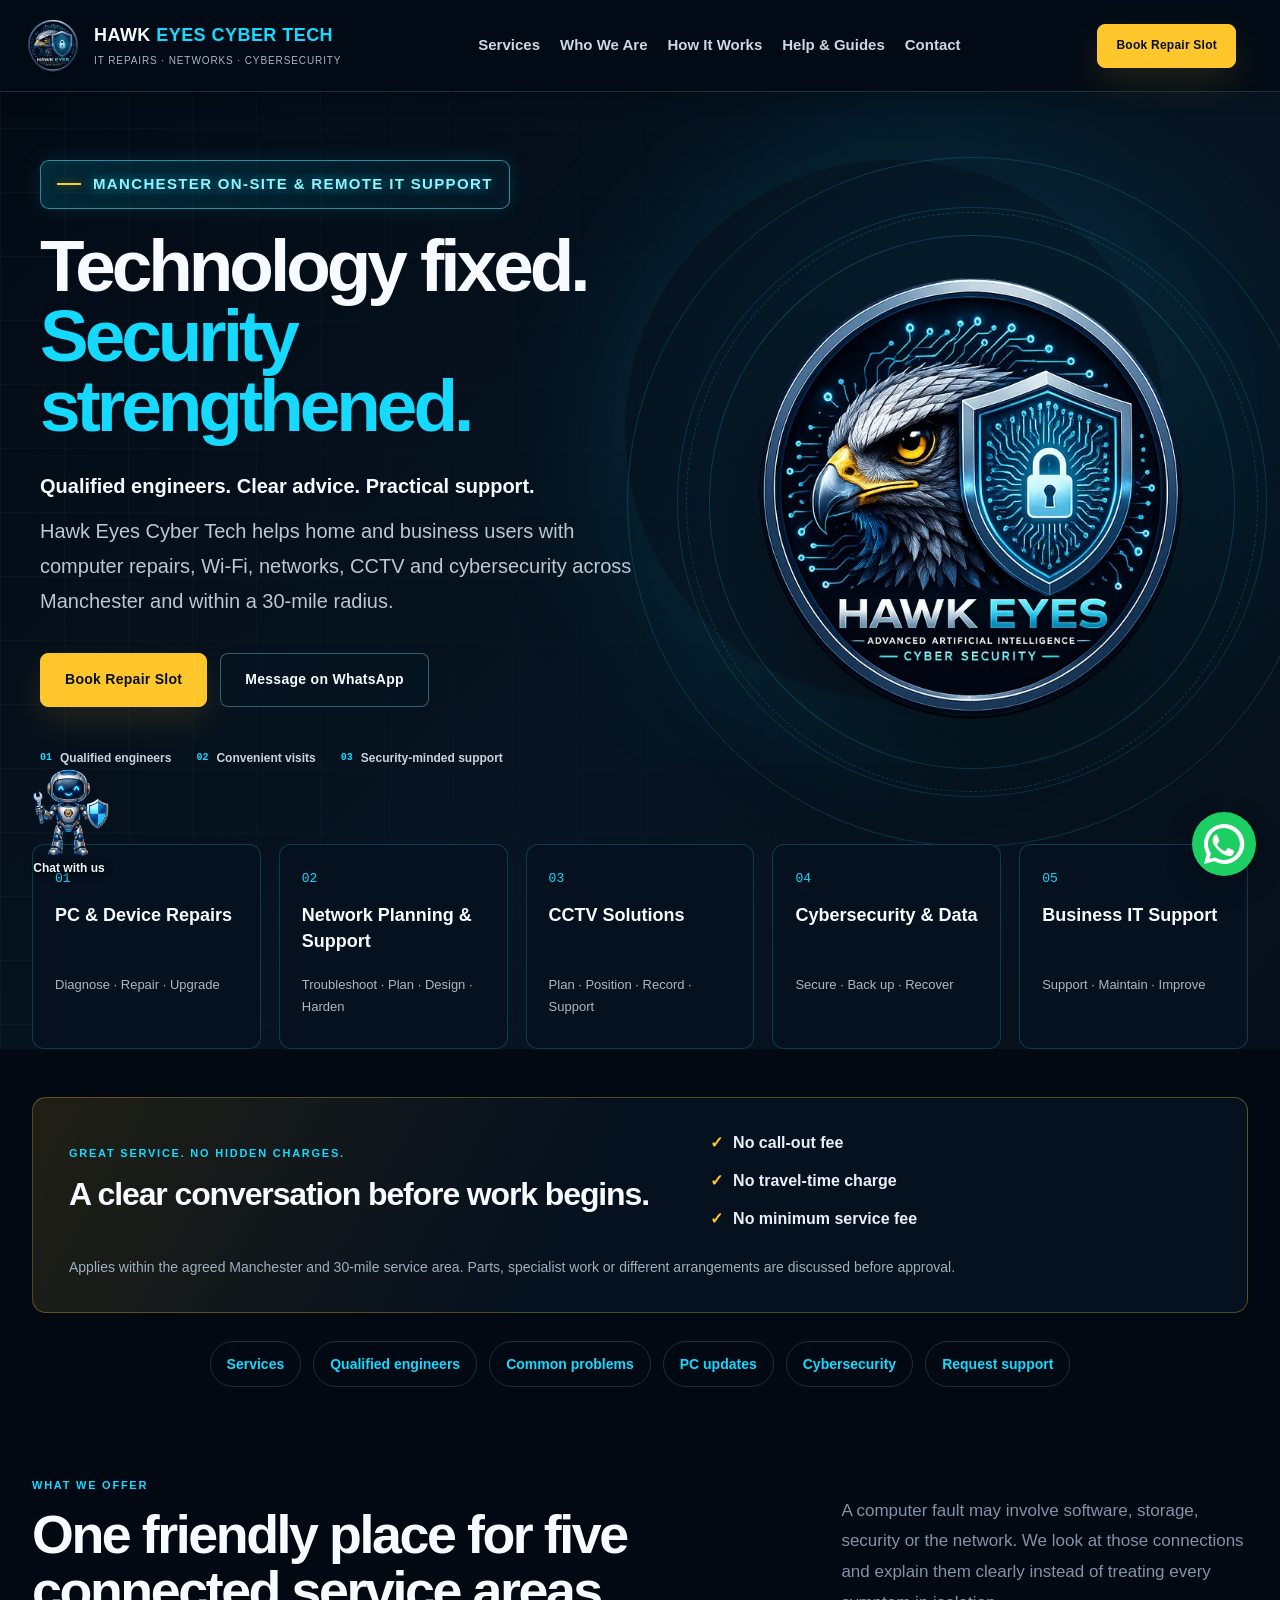
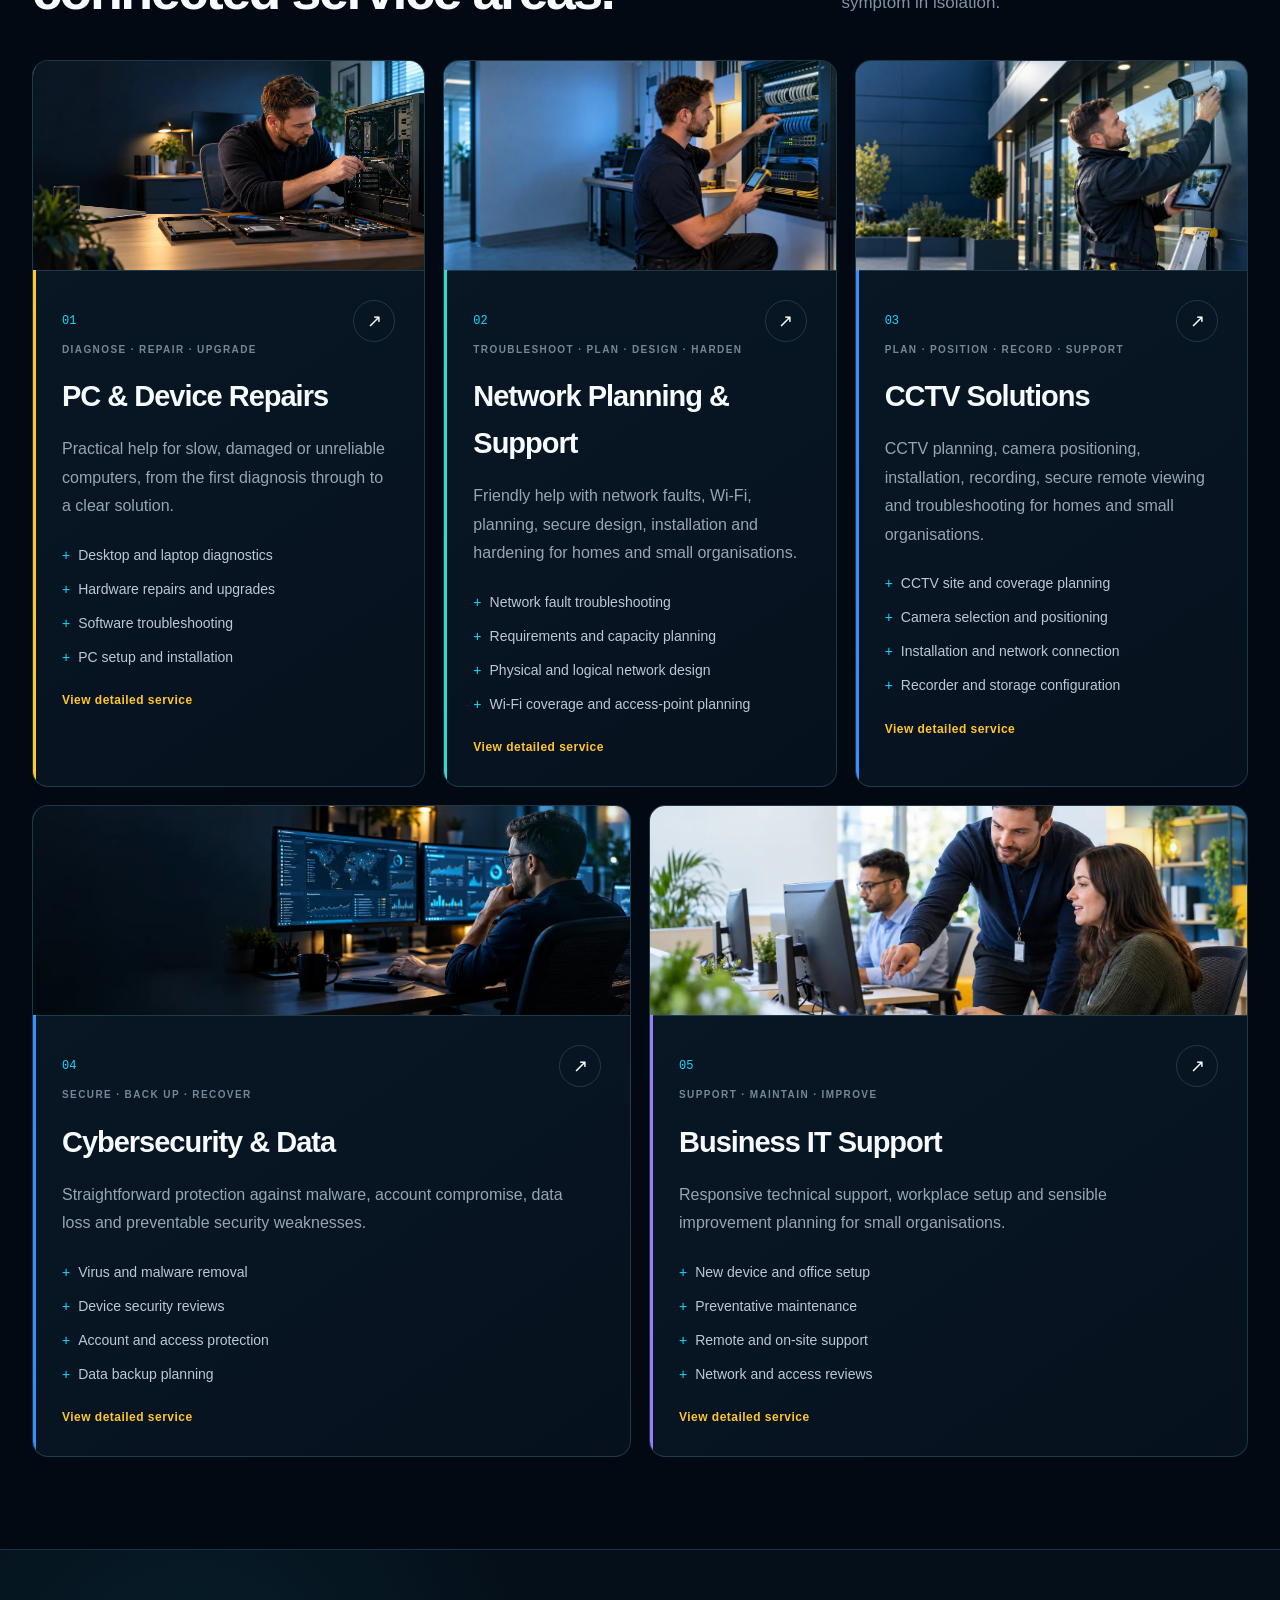
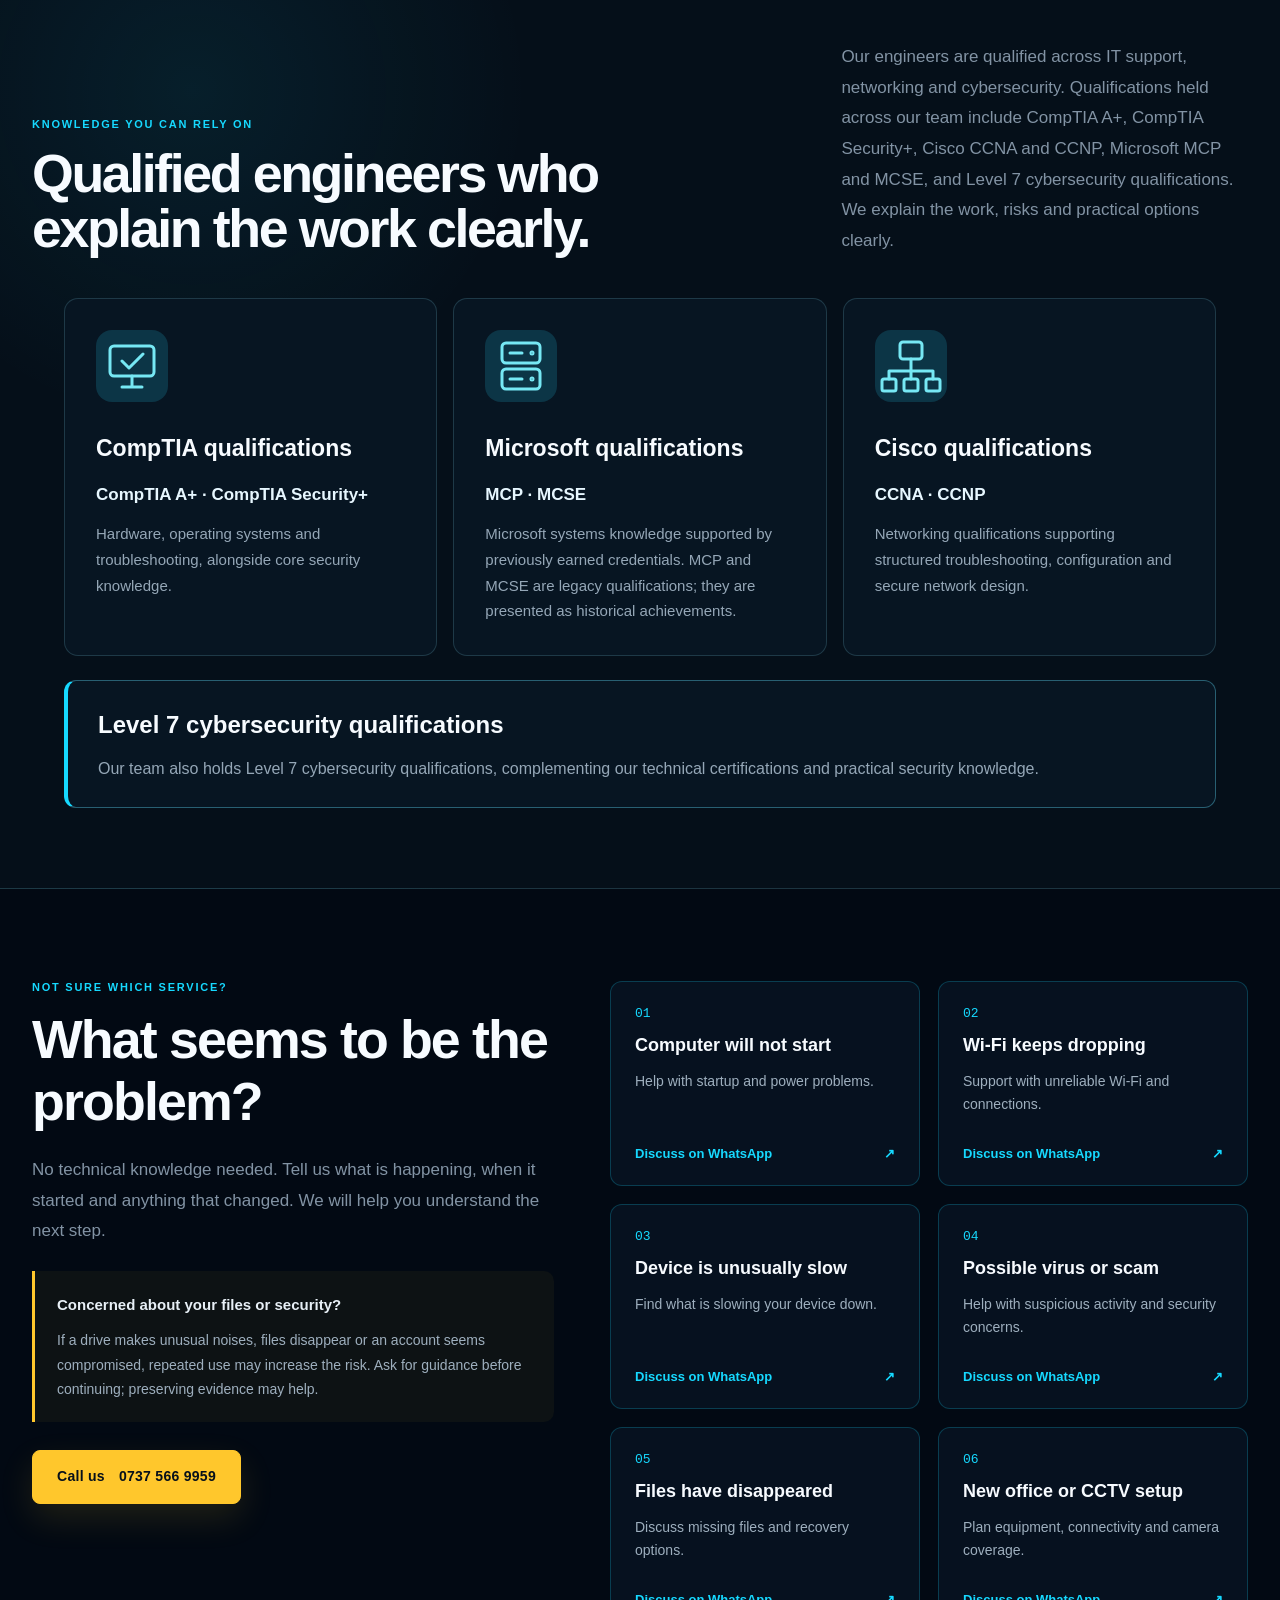
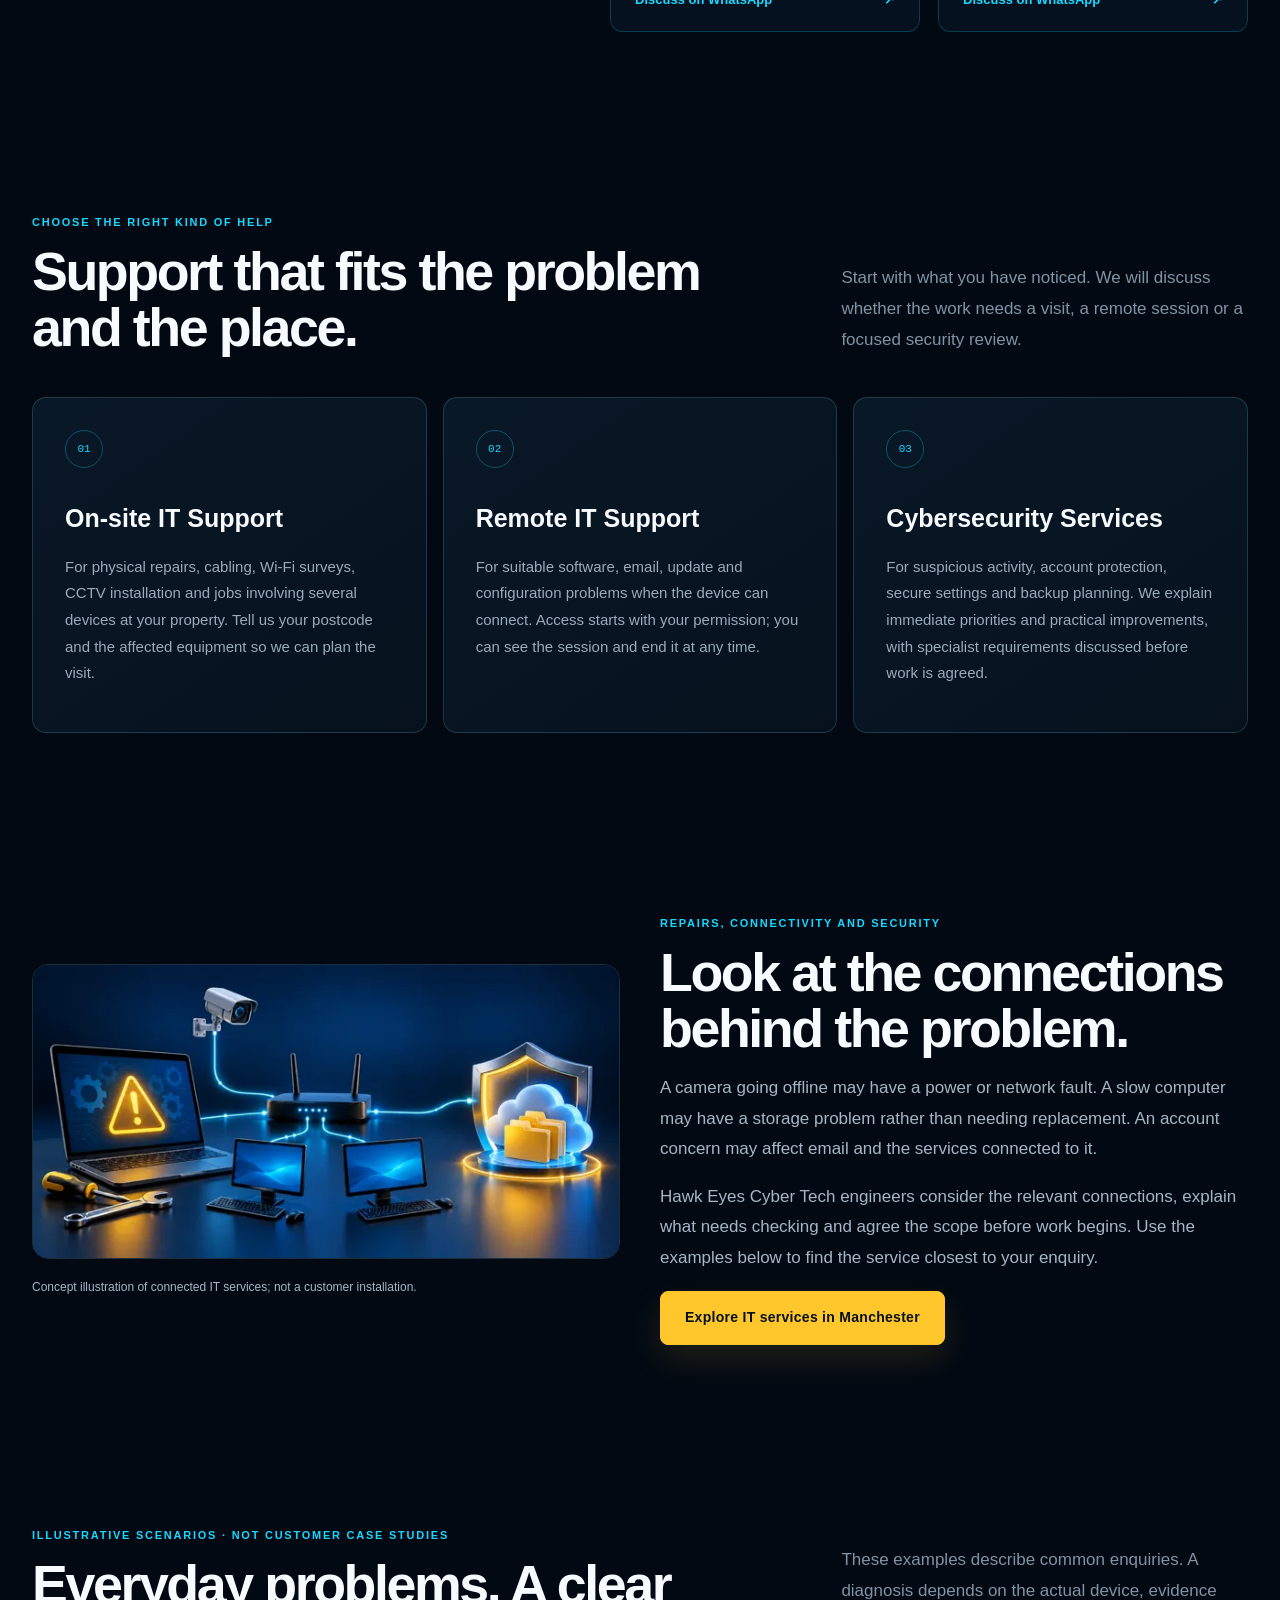
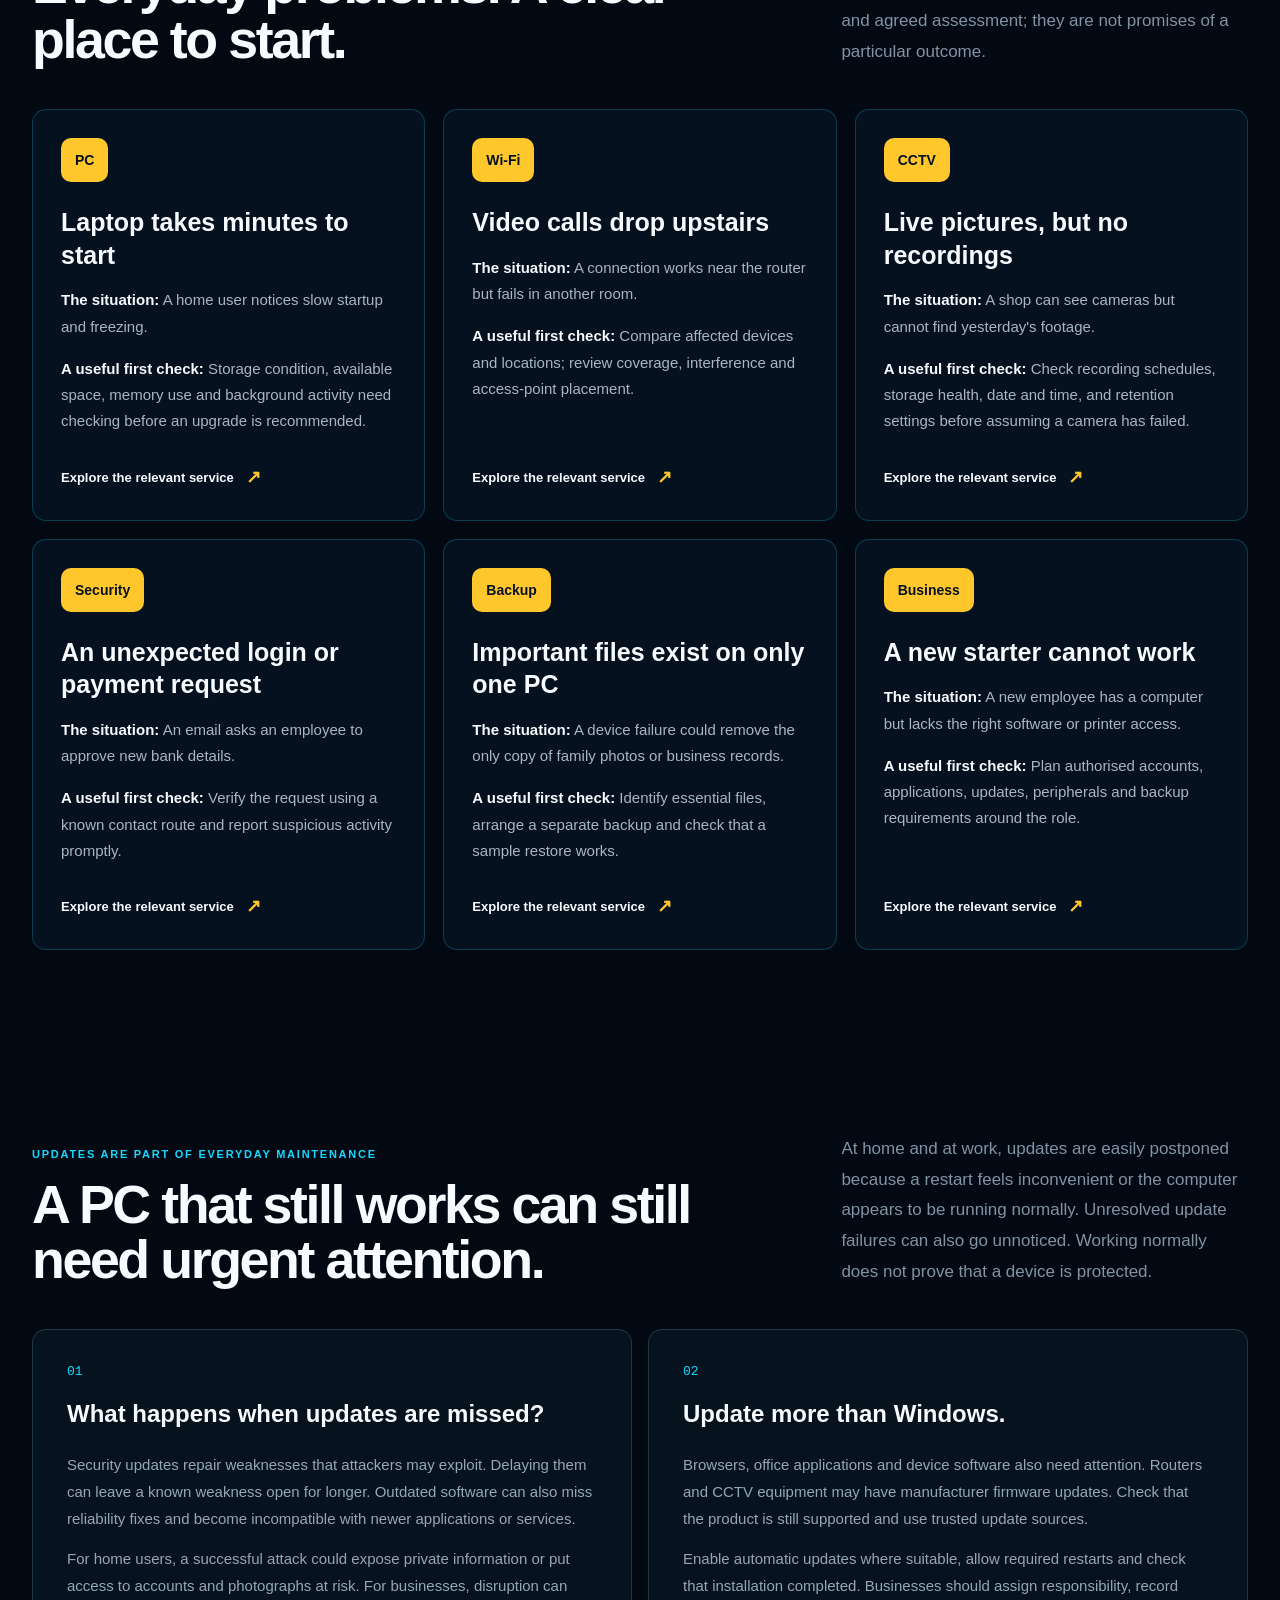
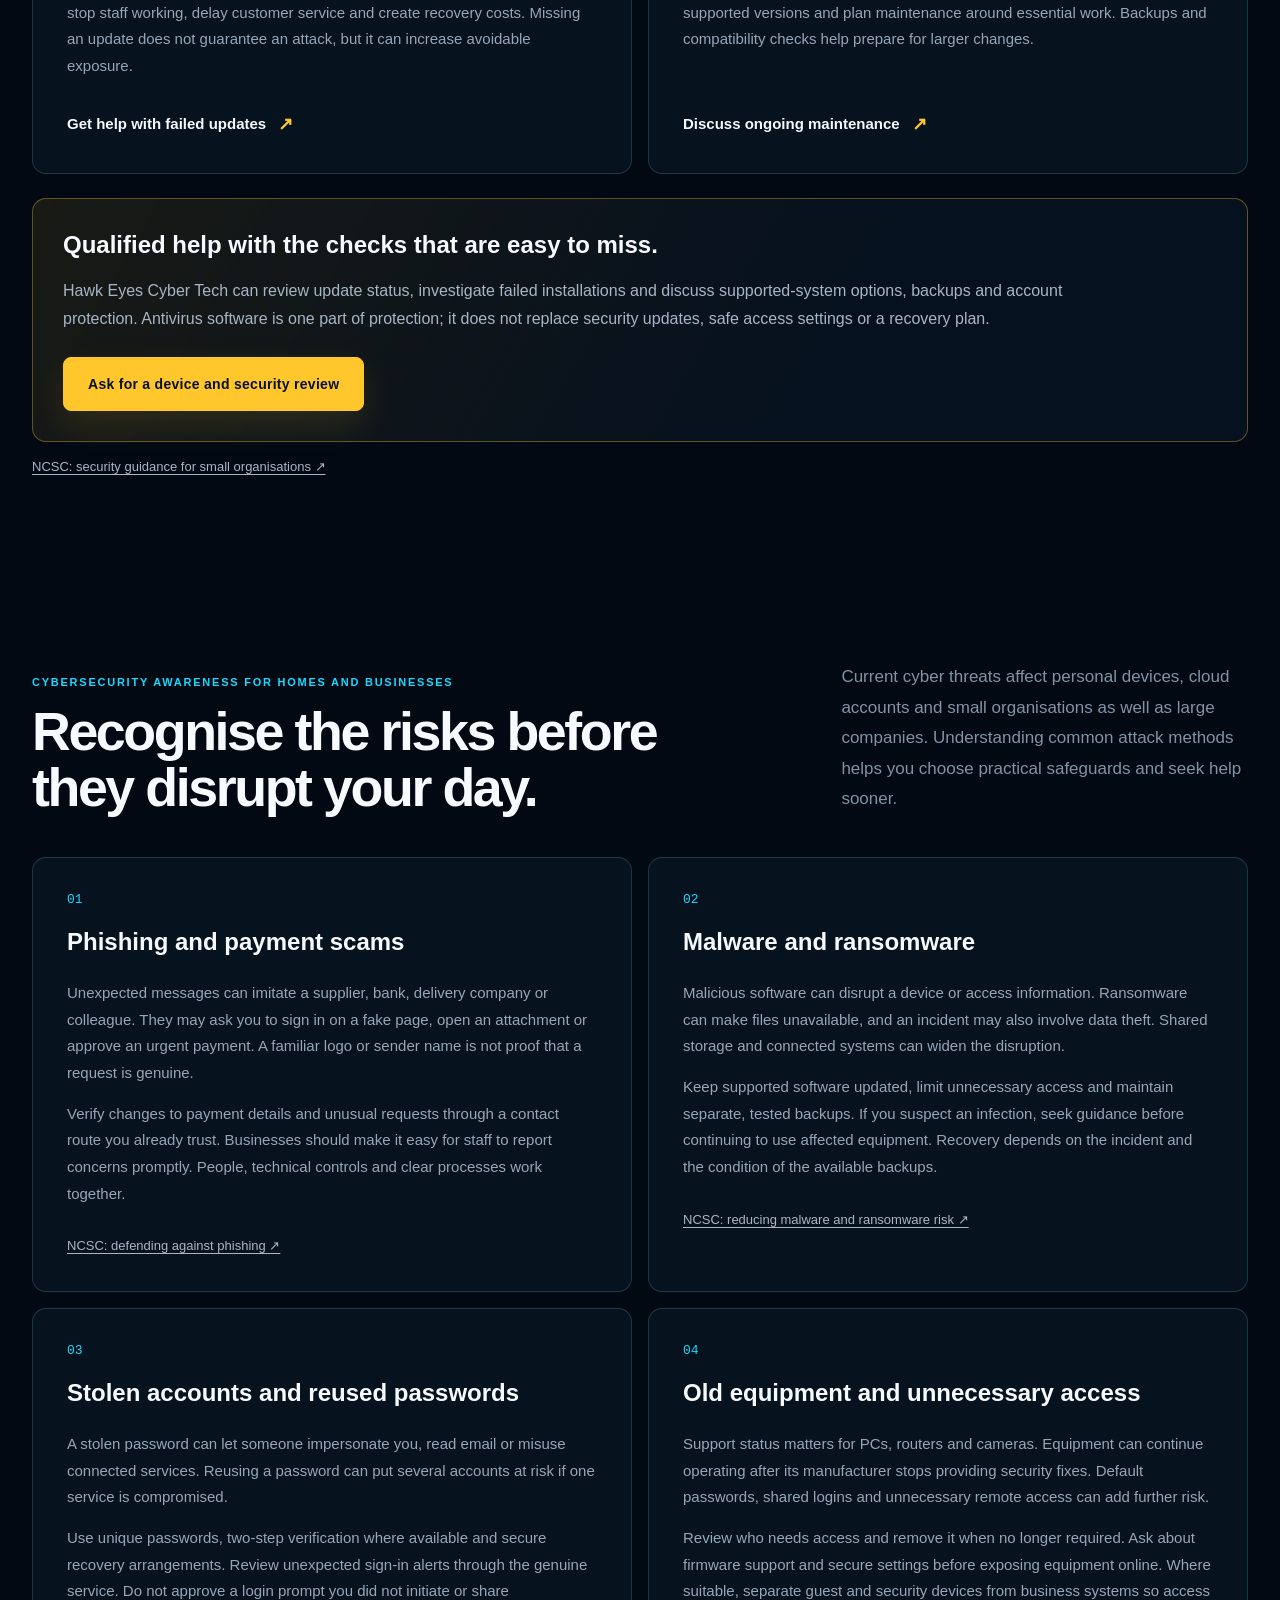
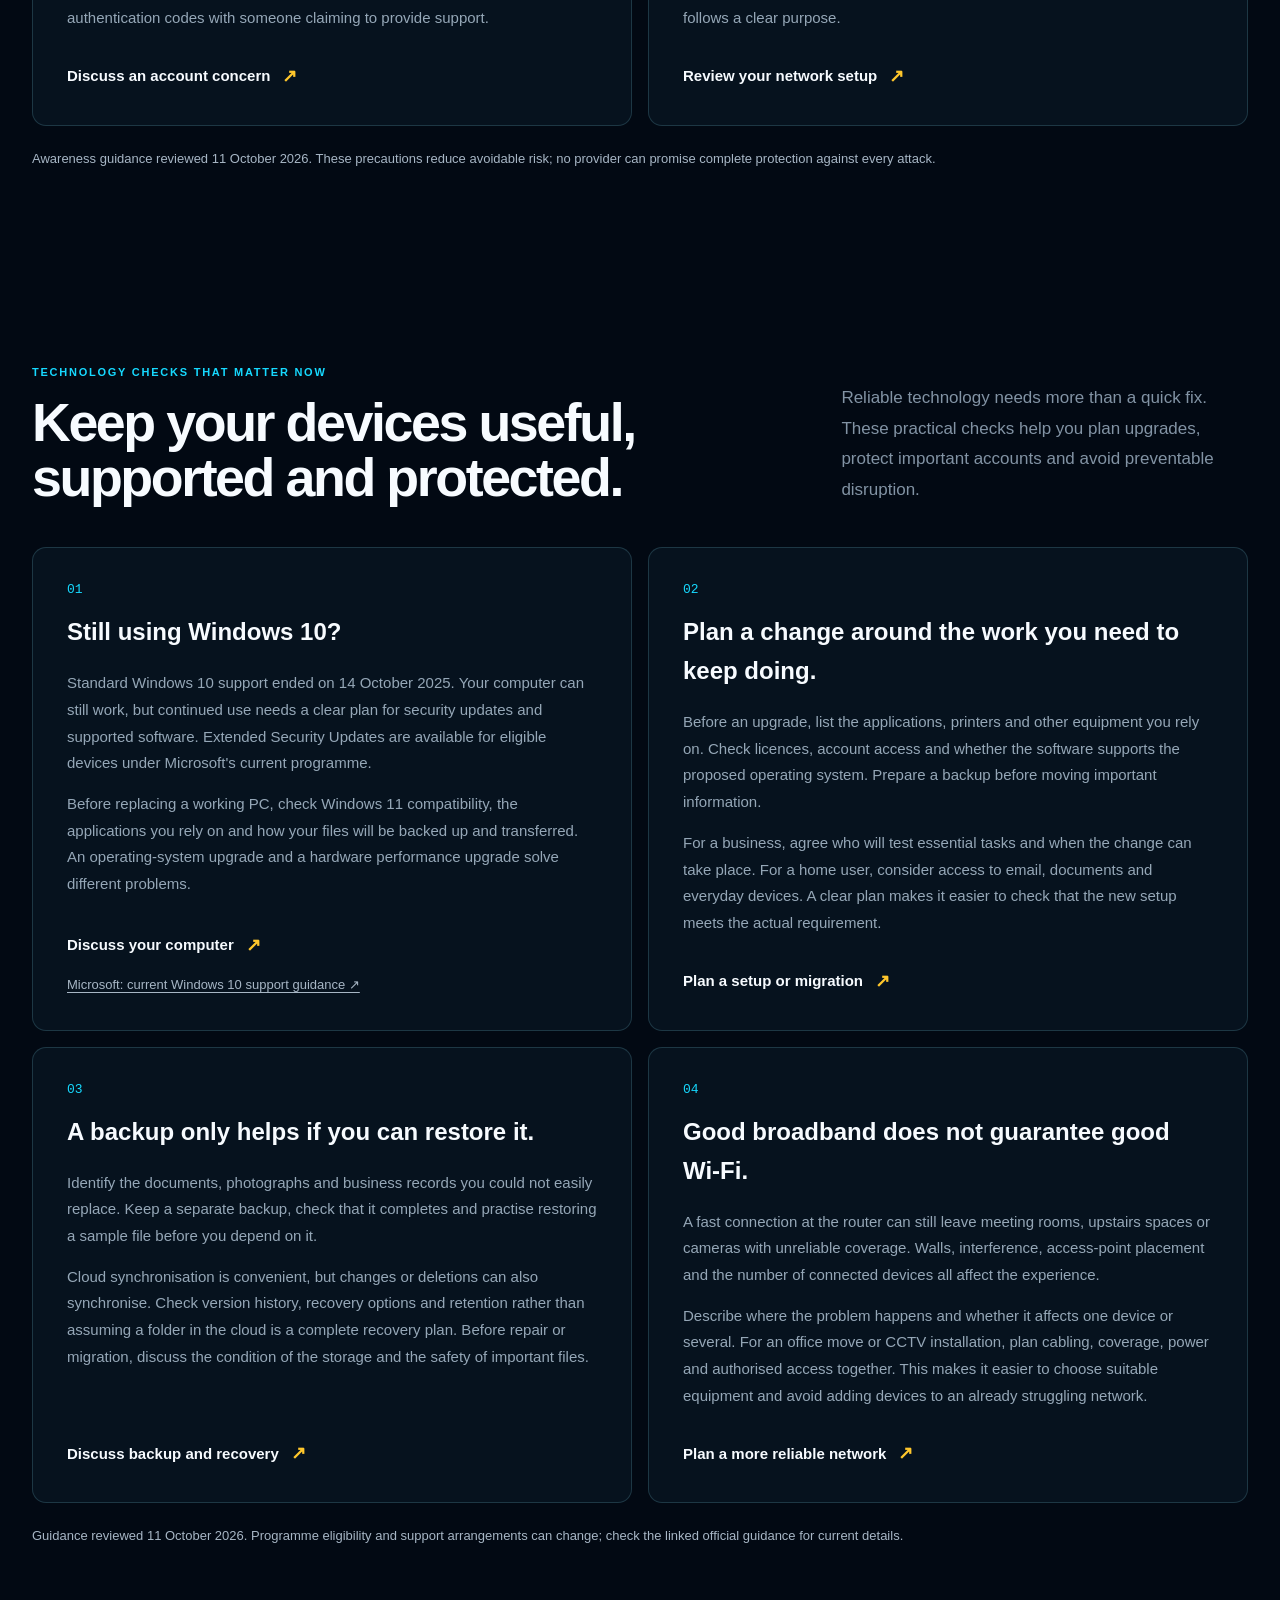
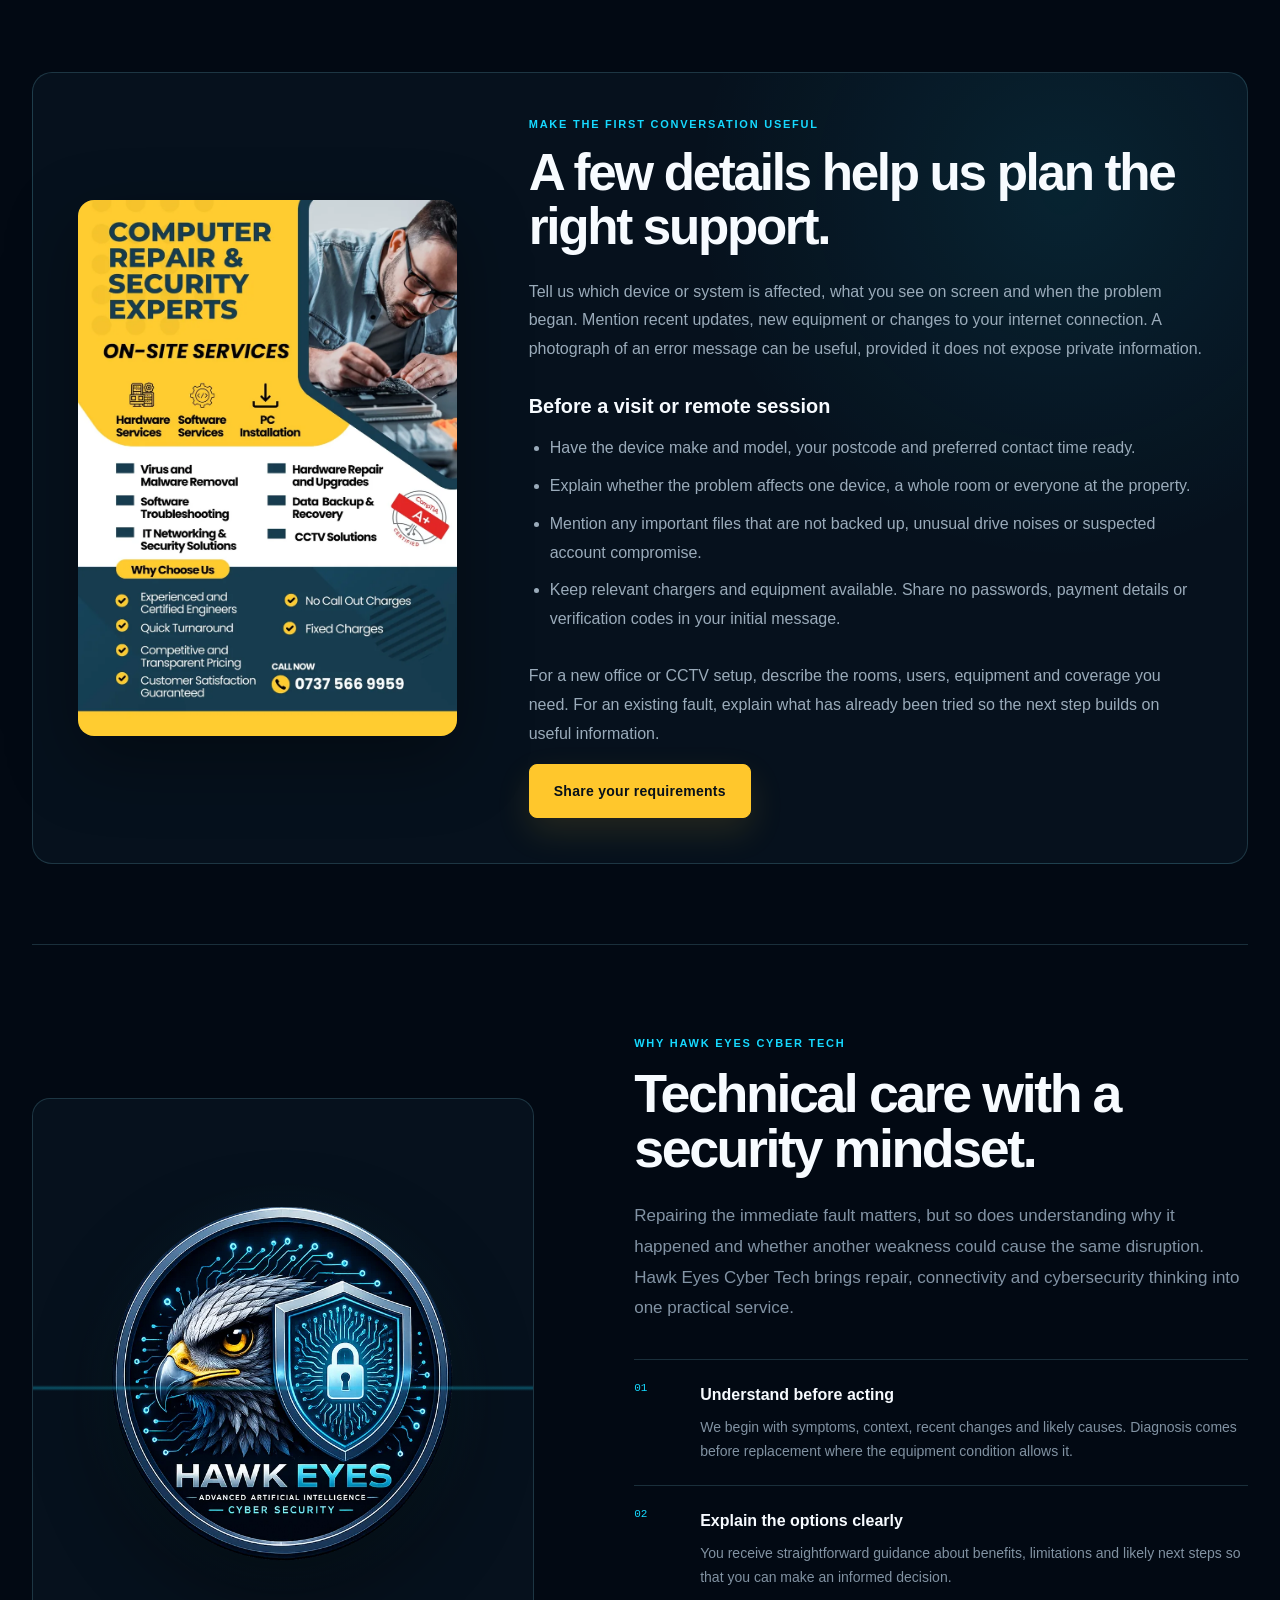
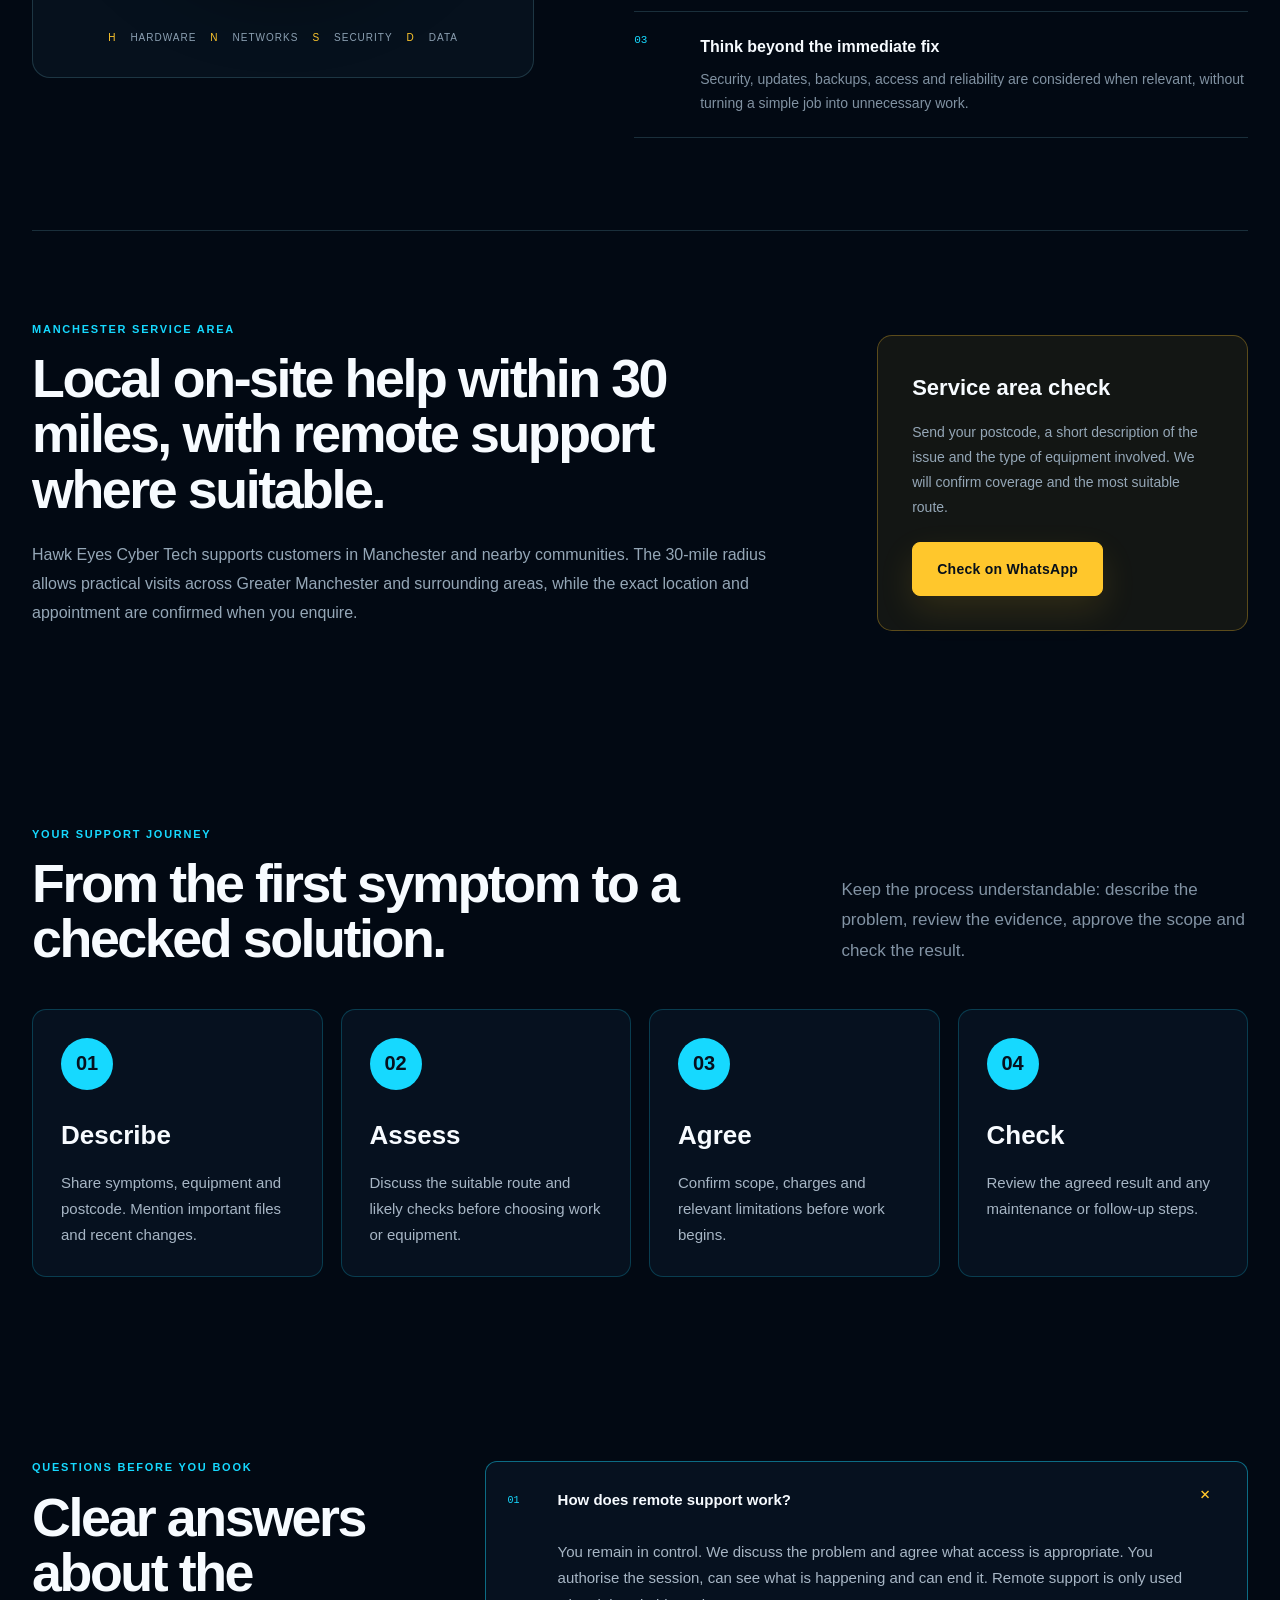
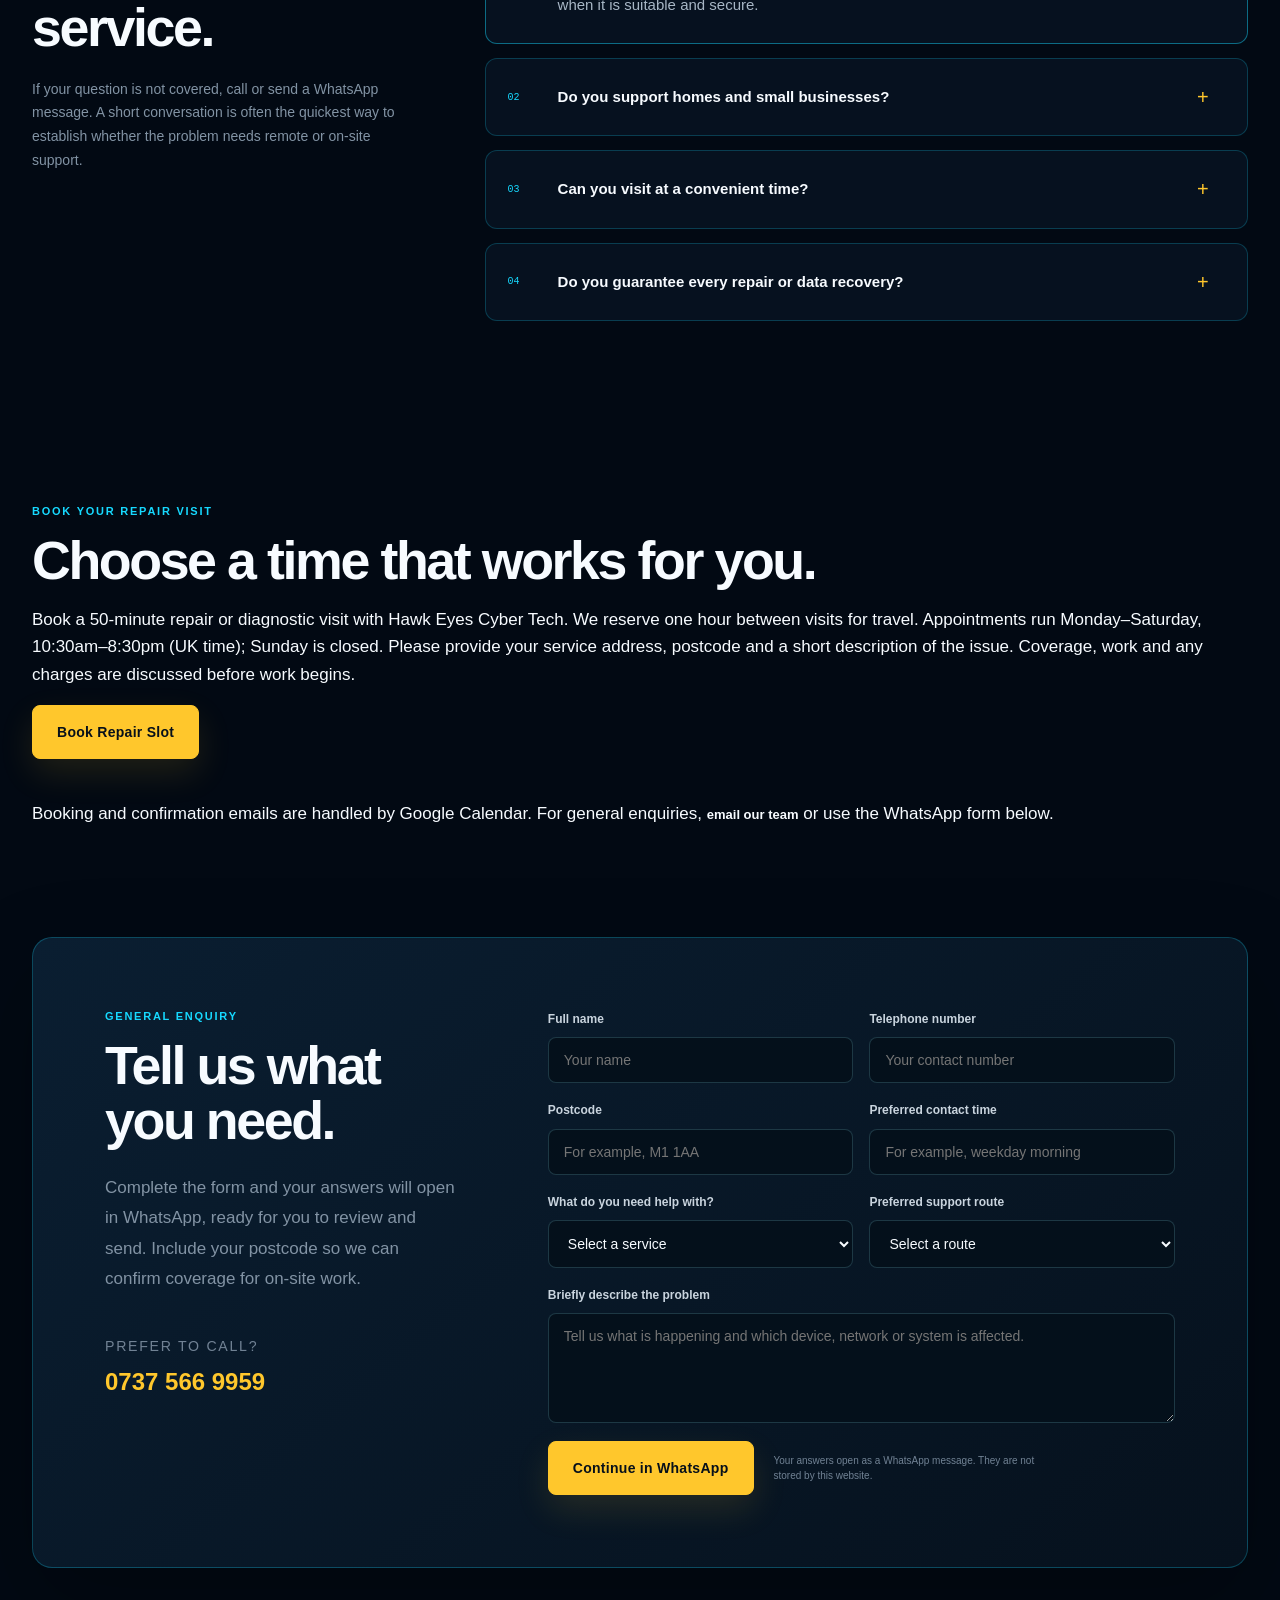
==== commit 04bb219c: "Add files via upload" ====
--- a/index.html
+++ b/index.html
@@ -1,73 +1,71 @@
-<!doctype html>
+<!DOCTYPE html>
+
 <html lang="en-GB">
 <head>
-  <meta charset="utf-8">
-  <meta name="viewport" content="width=device-width,initial-scale=1">
-  <title>Computer Repairs &amp; IT Support Manchester | Hawk Eyes Cyber Tech</title>
-  <meta name="description" content="Qualified engineers for PC and laptop repairs, Wi-Fi, CCTV and small business IT support in Manchester. On-site within 30 miles and remote help where suitable.">
-  <meta name="robots" content="index,follow">
-  <meta name="theme-color" content="#06111f">
-  <link rel="canonical" href="https://hwkeyes.com/">
-  <link rel="icon" href="assets/favicon.svg" type="image/svg+xml">
-  <link rel="stylesheet" href="assets/styles.css?v=1.5.0">
-  <meta property="og:type" content="website">
-  <meta property="og:site_name" content="Hawk Eyes Cyber Tech">
-  <meta property="og:title" content="Computer Repairs &amp; IT Support Manchester | Hawk Eyes Cyber Tech">
-  <meta property="og:description" content="Qualified engineers for PC and laptop repairs, Wi-Fi, CCTV and small business IT support in Manchester. On-site within 30 miles and remote help where suitable.">
-  <meta property="og:url" content="https://hwkeyes.com/">
-  <meta property="og:image" content="https://hwkeyes.com/assets/og.png">
-  <meta name="twitter:card" content="summary_large_image">
-  <meta name="twitter:title" content="Computer Repairs &amp; IT Support Manchester | Hawk Eyes Cyber Tech">
-  <meta name="twitter:description" content="Qualified engineers for PC and laptop repairs, Wi-Fi, CCTV and small business IT support in Manchester. On-site within 30 miles and remote help where suitable.">
-  <meta name="twitter:image" content="https://hwkeyes.com/assets/og.png">
-  <script type="application/ld+json">{"@context": "https://schema.org", "@graph": [{"@type": "Organization", "@id": "https://hwkeyes.com/#organization", "name": "Hawk Eyes Cyber Tech", "url": "https://hwkeyes.com/", "telephone": "+447375669959", "logo": "https://hwkeyes.com/assets/hawk-eyes-logo-small.webp", "areaServed": {"@type": "Place", "name": "Manchester and locations within an agreed 30-mile radius"}, "email": "info@hwkeyes.com"}, {"@type": "WebSite", "@id": "https://hwkeyes.com/#website", "url": "https://hwkeyes.com/", "name": "Hawk Eyes Cyber Tech", "publisher": {"@id": "https://hwkeyes.com/#organization"}}, {"@type": "WebPage", "@id": "https://hwkeyes.com/#webpage", "url": "https://hwkeyes.com/", "name": "Computer Repairs & IT Support Manchester | Hawk Eyes Cyber Tech", "description": "Qualified engineers for PC and laptop repairs, Wi-Fi, CCTV and small business IT support in Manchester. On-site within 30 miles and remote help where suitable.", "inLanguage": "en-GB", "isPartOf": {"@id": "https://hwkeyes.com/#website"}, "about": {"@id": "https://hwkeyes.com/#organization"}}]}</script>
-<link rel="stylesheet" href="assets/hawk-adviser.css?v=1.5.0">
+<meta charset="utf-8"/>
+<meta content="width=device-width,initial-scale=1" name="viewport"/>
+<title>Computer Repairs &amp; IT Support Manchester | Hawk Eyes Cyber Tech</title>
+<meta content="Qualified engineers for PC and laptop repairs, Wi-Fi, CCTV and small business IT support in Manchester. On-site within 30 miles and remote help where suitable." name="description"/>
+<meta content="index,follow" name="robots"/>
+<meta content="#06111f" name="theme-color"/>
+<link href="https://hwkeyes.com/" rel="canonical"/>
+<link href="assets/favicon.svg" rel="icon" type="image/svg+xml"/>
+<link href="assets/styles.css?v=1.6.1" rel="stylesheet"/>
+<meta content="website" property="og:type"/>
+<meta content="Hawk Eyes Cyber Tech" property="og:site_name"/>
+<meta content="Computer Repairs &amp; IT Support Manchester | Hawk Eyes Cyber Tech" property="og:title"/>
+<meta content="Qualified engineers for PC and laptop repairs, Wi-Fi, CCTV and small business IT support in Manchester. On-site within 30 miles and remote help where suitable." property="og:description"/>
+<meta content="https://hwkeyes.com/" property="og:url"/>
+<meta content="https://hwkeyes.com/assets/og.png" property="og:image"/>
+<meta content="summary_large_image" name="twitter:card"/>
+<meta content="Computer Repairs &amp; IT Support Manchester | Hawk Eyes Cyber Tech" name="twitter:title"/>
+<meta content="Qualified engineers for PC and laptop repairs, Wi-Fi, CCTV and small business IT support in Manchester. On-site within 30 miles and remote help where suitable." name="twitter:description"/>
+<meta content="https://hwkeyes.com/assets/og.png" name="twitter:image"/>
+<script type="application/ld+json">{"@context": "https://schema.org", "@graph": [{"@type": "Organization", "@id": "https://hwkeyes.com/#organization", "name": "Hawk Eyes Cyber Tech", "url": "https://hwkeyes.com/", "telephone": "+447375669959", "logo": "https://hwkeyes.com/assets/hawk-eyes-logo-small.webp", "areaServed": {"@type": "Place", "name": "Manchester and locations within an agreed 30-mile radius"}, "email": "info@hwkeyes.com"}, {"@type": "WebSite", "@id": "https://hwkeyes.com/#website", "url": "https://hwkeyes.com/", "name": "Hawk Eyes Cyber Tech", "publisher": {"@id": "https://hwkeyes.com/#organization"}}, {"@type": "WebPage", "@id": "https://hwkeyes.com/#webpage", "url": "https://hwkeyes.com/", "name": "Computer Repairs & IT Support Manchester | Hawk Eyes Cyber Tech", "description": "Qualified engineers for PC and laptop repairs, Wi-Fi, CCTV and small business IT support in Manchester. On-site within 30 miles and remote help where suitable.", "inLanguage": "en-GB", "isPartOf": {"@id": "https://hwkeyes.com/#website"}, "about": {"@id": "https://hwkeyes.com/#organization"}}]}</script>
+<link href="assets/hawk-adviser.css?v=1.6.1" rel="stylesheet"/>
 </head>
 <body><a class="skip-link" href="#main-content">Skip to main content</a><header class="site-header">
-  <a class="brand" href="index.html" aria-label="Hawk Eyes Cyber Tech home">
-    <img src="assets/hawk-eyes-logo-small.webp" alt="" width="58" height="58" class="brand-mark" decoding="async">
-    <span class="brand-copy"><strong>HAWK <span>EYES CYBER TECH</span></strong><small>IT Repairs · Networks · Cybersecurity</small></span>
-  </a>
-  <nav class="desktop-nav" aria-label="Main navigation">
-    <a href="services.html">Services</a><a href="about.html">Who We Are</a><a href="index.html#process">How It Works</a><a href="help-guides.html">Help &amp; Guides</a><a href="contact.html">Contact</a>
-  </nav>
-  <a class="header-call" href="tel:+447375669959"><span>Speak to us</span>0737 566 9959</a>
-  <a class="button button-small" href="https://calendar.app.google/uvvYfiRC657q7Sws6" target="_blank" rel="noopener">Book Repair Slot</a>
-  <details class="mobile-menu"><summary aria-label="Open navigation">Menu</summary><div><a href="services.html">Services</a><a href="about.html">Who We Are</a><a href="index.html#process">How It Works</a><a href="help-guides.html">Help &amp; Guides</a><a href="contact.html">Contact</a><a href="tel:+447375669959">Call 0737 566 9959</a></div></details>
+<a aria-label="Hawk Eyes Cyber Tech home" class="brand" href="index.html">
+<img alt="" class="brand-mark" decoding="async" height="58" src="assets/hawk-eyes-logo-small.webp" width="58"/>
+<span class="brand-copy"><strong>HAWK <span>EYES CYBER TECH</span></strong><small>IT Repairs · Networks · Cybersecurity</small></span>
+</a>
+<nav aria-label="Main navigation" class="desktop-nav">
+<a href="services.html">Services</a><a href="about.html">Who We Are</a><a href="index.html#process">How It Works</a><a href="help-guides.html">Help &amp; Guides</a><a href="contact.html">Contact</a>
+</nav>
+<a class="header-call" href="tel:+447375669959"><span>Speak to us</span>0737 566 9959</a>
+<a class="button button-small" href="https://calendar.app.google/uvvYfiRC657q7Sws6" rel="noopener" target="_blank">Book Repair Slot</a>
+<details class="mobile-menu"><summary aria-label="Open navigation">Menu</summary><div><a href="services.html">Services</a><a href="about.html">Who We Are</a><a href="index.html#process">How It Works</a><a href="help-guides.html">Help &amp; Guides</a><a href="contact.html">Contact</a><a href="tel:+447375669959">Call 0737 566 9959</a></div></details>
 </header><main id="main-content" tabindex="-1">
-<section class="hero" id="top"><div class="hero-grid" aria-hidden="true"></div><div class="hero-glow" aria-hidden="true"></div>
-  <div class="hero-content"><div class="hero-copy"><div class="eyebrow"><span></span>Manchester on-site &amp; remote IT support</div><h1>Technology fixed.<br><em>Security strengthened.</em></h1><p><strong>Qualified engineers. Clear advice. Practical support.</strong> Hawk Eyes Cyber Tech helps home and business users with computer repairs, Wi-Fi, networks, CCTV and cybersecurity across Manchester and within a 30-mile radius.</p><div class="hero-actions"><a class="button" href="https://calendar.app.google/uvvYfiRC657q7Sws6" target="_blank" rel="noopener">Book Repair Slot</a><a class="button button-outline" href="https://wa.me/447375669959?text=Hello%20Hawk%20Eyes%20Cyber%20Tech%2C%20I%20need%20help%20with%20a%20computer%20or%20IT%20service." target="_blank" rel="noopener">Message on WhatsApp</a></div><div class="hero-notes"><span><b>01</b> Qualified engineers</span><span><b>02</b> Convenient visits</span><span><b>03</b> Security-minded support</span></div></div>
-  <div class="hero-visual"><div class="signal signal-one"></div><div class="signal signal-two"></div><div class="logo-orbit"><img src="assets/hawk-eyes-logo.webp" alt="Hawk Eyes Cyber Tech eagle and cybersecurity shield" width="570" height="570" decoding="async"></div></div></div>
-  <div class="service-ribbon"><a href="repairs.html"><span>01</span><strong>PC &amp; Device Repairs</strong><small>Diagnose · Repair · Upgrade</small></a><a href="networks.html"><span>02</span><strong>Network Planning &amp; Support</strong><small>Troubleshoot · Plan · Design · Harden</small></a><a href="cctv.html"><span>03</span><strong>CCTV Solutions</strong><small>Plan · Position · Record · Support</small></a><a href="cybersecurity-data.html"><span>04</span><strong>Cybersecurity &amp; Data</strong><small>Secure · Back up · Recover</small></a><a href="business-it.html"><span>05</span><strong>Business IT Support</strong><small>Support · Maintain · Improve</small></a></div>
+<section class="hero" id="top"><div aria-hidden="true" class="hero-grid"></div><div aria-hidden="true" class="hero-glow"></div>
+<div class="hero-content"><div class="hero-copy"><div class="eyebrow support-highlight"><span></span>Manchester on-site &amp; remote IT support</div><h1>Technology fixed.<br/><em>Security strengthened.</em></h1><p><strong>Qualified engineers. Clear advice. Practical support.</strong> Hawk Eyes Cyber Tech helps home and business users with computer repairs, Wi-Fi, networks, CCTV and cybersecurity across Manchester and within a 30-mile radius.</p><div class="hero-actions"><a class="button" href="https://calendar.app.google/uvvYfiRC657q7Sws6" rel="noopener" target="_blank">Book Repair Slot</a><a class="button button-outline" href="https://wa.me/447375669959?text=Hello%20Hawk%20Eyes%20Cyber%20Tech%2C%20I%20need%20help%20with%20a%20computer%20or%20IT%20service." rel="noopener" target="_blank">Message on WhatsApp</a></div><div class="hero-notes"><span><b>01</b> Qualified engineers</span><span><b>02</b> Convenient visits</span><span><b>03</b> Security-minded support</span></div></div>
+<div class="hero-visual"><div class="signal signal-one"></div><div class="signal signal-two"></div><div class="logo-orbit"><img alt="Hawk Eyes Cyber Tech eagle and cybersecurity shield" decoding="async" height="570" src="assets/hawk-eyes-logo.webp" width="570"/></div></div></div>
+<div class="service-ribbon"><a href="repairs.html"><span>01</span><strong>PC &amp; Device Repairs</strong><small>Diagnose · Repair · Upgrade</small></a><a href="networks.html"><span>02</span><strong>Network Planning &amp; Support</strong><small>Troubleshoot · Plan · Design · Harden</small></a><a href="cctv.html"><span>03</span><strong>CCTV Solutions</strong><small>Plan · Position · Record · Support</small></a><a href="cybersecurity-data.html"><span>04</span><strong>Cybersecurity &amp; Data</strong><small>Secure · Back up · Recover</small></a><a href="business-it.html"><span>05</span><strong>Business IT Support</strong><small>Support · Maintain · Improve</small></a></div>
 </section>
-<section class="price-promise" id="pricing"><div><span class="section-kicker">Great service. No hidden charges.</span><h2>A clear conversation before work begins.</h2></div><ul><li><b>✓</b> No call-out fee</li><li><b>✓</b> No travel-time charge</li><li><b>✓</b> No minimum service fee</li></ul><p>Applies within the agreed Manchester and 30-mile service area. Parts, specialist work or different arrangements are discussed before approval.</p></section><nav class="section-jump" aria-label="Homepage sections"><a href="#services">Services</a><a href="#qualified-engineers">Qualified engineers</a><a href="#common-examples">Common problems</a><a href="#updates">PC updates</a><a href="#cyber-awareness">Cybersecurity</a><a href="#book">Request support</a></nav><section class="section services-section" id="services"><div class="section-heading"><div><span class="section-kicker">What we offer</span><h2>One friendly place for five connected service areas.</h2></div><p>A computer fault may involve software, storage, security or the network. We look at those connections and explain them clearly instead of treating every symptom in isolation.</p></div><div class="service-grid"><a class="service-card amber" href="repairs.html"><div class="service-card-image"><img src="assets/service-repairs.webp" alt="" loading="lazy" width="1600" height="800" decoding="async"></div><div class="service-card-body"><div class="card-top"><span class="card-number">01</span><span class="card-arrow">↗</span></div><span class="service-strap">Diagnose · Repair · Upgrade</span><h3>PC &amp; Device Repairs</h3><p>Practical help for slow, damaged or unreliable computers, from the first diagnosis through to a clear solution.</p><ul><li>Desktop and laptop diagnostics</li><li>Hardware repairs and upgrades</li><li>Software troubleshooting</li><li>PC setup and installation</li></ul><strong class="card-link">View detailed service</strong></div></a><a class="service-card cyan" href="networks.html"><div class="service-card-image"><img src="assets/service-networks.webp" alt="" loading="lazy" width="1600" height="900" decoding="async"></div><div class="service-card-body"><div class="card-top"><span class="card-number">02</span><span class="card-arrow">↗</span></div><span class="service-strap">Troubleshoot · Plan · Design · Harden</span><h3>Network Planning &amp; Support</h3><p>Friendly help with network faults, Wi-Fi, planning, secure design, installation and hardening for homes and small organisations.</p><ul><li>Network fault troubleshooting</li><li>Requirements and capacity planning</li><li>Physical and logical network design</li><li>Wi-Fi coverage and access-point planning</li></ul><strong class="card-link">View detailed service</strong></div></a><a class="service-card blue" href="cctv.html"><div class="service-card-image"><img src="assets/service-cctv.webp" alt="" loading="lazy" width="1600" height="900" decoding="async"></div><div class="service-card-body"><div class="card-top"><span class="card-number">03</span><span class="card-arrow">↗</span></div><span class="service-strap">Plan · Position · Record · Support</span><h3>CCTV Solutions</h3><p>CCTV planning, camera positioning, installation, recording, secure remote viewing and troubleshooting for homes and small organisations.</p><ul><li>CCTV site and coverage planning</li><li>Camera selection and positioning</li><li>Installation and network connection</li><li>Recorder and storage configuration</li></ul><strong class="card-link">View detailed service</strong></div></a><a class="service-card blue" href="cybersecurity-data.html"><div class="service-card-image"><img src="assets/service-cybersecurity.webp" alt="" loading="lazy" width="1600" height="800" decoding="async"></div><div class="service-card-body"><div class="card-top"><span class="card-number">04</span><span class="card-arrow">↗</span></div><span class="service-strap">Secure · Back up · Recover</span><h3>Cybersecurity &amp; Data</h3><p>Straightforward protection against malware, account compromise, data loss and preventable security weaknesses.</p><ul><li>Virus and malware removal</li><li>Device security reviews</li><li>Account and access protection</li><li>Data backup planning</li></ul><strong class="card-link">View detailed service</strong></div></a><a class="service-card violet" href="business-it.html"><div class="service-card-image"><img src="assets/service-business-it.webp" alt="" loading="lazy" width="1600" height="900" decoding="async"></div><div class="service-card-body"><div class="card-top"><span class="card-number">05</span><span class="card-arrow">↗</span></div><span class="service-strap">Support · Maintain · Improve</span><h3>Business IT Support</h3><p>Responsive technical support, workplace setup and sensible improvement planning for small organisations.</p><ul><li>New device and office setup</li><li>Preventative maintenance</li><li>Remote and on-site support</li><li>Network and access reviews</li></ul><strong class="card-link">View detailed service</strong></div></a></div></section><section class="credentials-section" id="qualified-engineers"><div class="section"><div class="section-heading"><div><span class="section-kicker">Knowledge you can rely on</span><h2>Qualified engineers who explain the work clearly.</h2></div><p>Our engineers bring IT knowledge supported by CompTIA A+, Microsoft and Cisco certifications. We explain the proposed work, relevant risks and practical options before you decide how to proceed. From a home PC to an office network, the aim is useful support you can understand.</p></div><div class="credential-grid"><article><span>A+</span><h3>CompTIA A+</h3><p>Core knowledge covering computer hardware, operating systems, troubleshooting, security and professional technical support.</p></article><article><span>MS</span><h3>Microsoft certifications</h3><p>Knowledge relevant to Microsoft systems, accounts, devices and tools used by many homes and organisations.</p></article><article><span>CC</span><h3>Cisco certifications</h3><p>Networking knowledge supporting structured troubleshooting, secure design, configuration and reliable connectivity.</p></article></div></section><section class="section symptom-section"><div class="symptom-copy"><span class="section-kicker">Not sure which service?</span><h2>What seems to be the problem?</h2><p>No technical knowledge needed. Tell us what is happening, when it started and anything that changed. We will help you understand the next step.</p><aside class="symptom-note"><strong>Concerned about your files or security?</strong><p>If a drive makes unusual noises, files disappear or an account seems compromised, repeated use may increase the risk. Ask for guidance before continuing; preserving evidence may help.</p></aside><a class="button symptom-call" href="tel:+447375669959">Call us <span>0737 566 9959</span></a></div><div class="symptom-board"><a class="symptom-card" href="https://wa.me/447375669959?text=Hello%20Hawk%20Eyes%20Cyber%20Tech%2C%20My%20computer%20will%20not%20start." target="_blank" rel="noopener" aria-label="Computer will not start: discuss on WhatsApp (opens in a new tab)"><span class="symptom-number">01</span><strong>Computer will not start</strong><small>Help with startup and power problems.</small><span class="symptom-action">Discuss on WhatsApp <span aria-hidden="true">↗</span></span></a><a class="symptom-card" href="https://wa.me/447375669959?text=Hello%20Hawk%20Eyes%20Cyber%20Tech%2C%20My%20Wi-Fi%20keeps%20dropping." target="_blank" rel="noopener" aria-label="Wi-Fi keeps dropping: discuss on WhatsApp (opens in a new tab)"><span class="symptom-number">02</span><strong>Wi-Fi keeps dropping</strong><small>Support with unreliable Wi-Fi and connections.</small><span class="symptom-action">Discuss on WhatsApp <span aria-hidden="true">↗</span></span></a><a class="symptom-card" href="https://wa.me/447375669959?text=Hello%20Hawk%20Eyes%20Cyber%20Tech%2C%20My%20device%20is%20unusually%20slow." target="_blank" rel="noopener" aria-label="Device is unusually slow: discuss on WhatsApp (opens in a new tab)"><span class="symptom-number">03</span><strong>Device is unusually slow</strong><small>Find what is slowing your device down.</small><span class="symptom-action">Discuss on WhatsApp <span aria-hidden="true">↗</span></span></a><a class="symptom-card" href="https://wa.me/447375669959?text=Hello%20Hawk%20Eyes%20Cyber%20Tech%2C%20I%20am%20concerned%20about%20a%20possible%20virus%20or%20scam." target="_blank" rel="noopener" aria-label="Possible virus or scam: discuss on WhatsApp (opens in a new tab)"><span class="symptom-number">04</span><strong>Possible virus or scam</strong><small>Help with suspicious activity and security concerns.</small><span class="symptom-action">Discuss on WhatsApp <span aria-hidden="true">↗</span></span></a><a class="symptom-card" href="https://wa.me/447375669959?text=Hello%20Hawk%20Eyes%20Cyber%20Tech%2C%20My%20files%20have%20disappeared." target="_blank" rel="noopener" aria-label="Files have disappeared: discuss on WhatsApp (opens in a new tab)"><span class="symptom-number">05</span><strong>Files have disappeared</strong><small>Discuss missing files and recovery options.</small><span class="symptom-action">Discuss on WhatsApp <span aria-hidden="true">↗</span></span></a><a class="symptom-card" href="https://wa.me/447375669959?text=Hello%20Hawk%20Eyes%20Cyber%20Tech%2C%20I%20would%20like%20help%20planning%20a%20new%20office%20or%20CCTV%20setup." target="_blank" rel="noopener" aria-label="New office or CCTV setup: discuss on WhatsApp (opens in a new tab)"><span class="symptom-number">06</span><strong>New office or CCTV setup</strong><small>Plan equipment, connectivity and camera coverage.</small><span class="symptom-action">Discuss on WhatsApp <span aria-hidden="true">↗</span></span></a></div></section>
+<section class="price-promise" id="pricing"><div><span class="section-kicker">Great service. No hidden charges.</span><h2>A clear conversation before work begins.</h2></div><ul><li><b>✓</b> No call-out fee</li><li><b>✓</b> No travel-time charge</li><li><b>✓</b> No minimum service fee</li></ul><p>Applies within the agreed Manchester and 30-mile service area. Parts, specialist work or different arrangements are discussed before approval.</p></section><nav aria-label="Homepage sections" class="section-jump"><a href="#services">Services</a><a href="#qualified-engineers">Qualified engineers</a><a href="#common-examples">Common problems</a><a href="#updates">PC updates</a><a href="#cyber-awareness">Cybersecurity</a><a href="#book">Request support</a></nav><section class="section services-section" id="services"><div class="section-heading"><div><span class="section-kicker">What we offer</span><h2>One friendly place for five connected service areas.</h2></div><p>A computer fault may involve software, storage, security or the network. We look at those connections and explain them clearly instead of treating every symptom in isolation.</p></div><div class="service-grid"><a class="service-card amber" href="repairs.html"><div class="service-card-image"><img alt="" decoding="async" height="800" loading="lazy" src="assets/service-repairs.webp" width="1600"/></div><div class="service-card-body"><div class="card-top"><span class="card-number">01</span><span class="card-arrow">↗</span></div><span class="service-strap">Diagnose · Repair · Upgrade</span><h3>PC &amp; Device Repairs</h3><p>Practical help for slow, damaged or unreliable computers, from the first diagnosis through to a clear solution.</p><ul><li>Desktop and laptop diagnostics</li><li>Hardware repairs and upgrades</li><li>Software troubleshooting</li><li>PC setup and installation</li></ul><strong class="card-link">View detailed service</strong></div></a><a class="service-card cyan" href="networks.html"><div class="service-card-image"><img alt="" decoding="async" height="900" loading="lazy" src="assets/service-networks.webp" width="1600"/></div><div class="service-card-body"><div class="card-top"><span class="card-number">02</span><span class="card-arrow">↗</span></div><span class="service-strap">Troubleshoot · Plan · Design · Harden</span><h3>Network Planning &amp; Support</h3><p>Friendly help with network faults, Wi-Fi, planning, secure design, installation and hardening for homes and small organisations.</p><ul><li>Network fault troubleshooting</li><li>Requirements and capacity planning</li><li>Physical and logical network design</li><li>Wi-Fi coverage and access-point planning</li></ul><strong class="card-link">View detailed service</strong></div></a><a class="service-card blue" href="cctv.html"><div class="service-card-image"><img alt="" decoding="async" height="900" loading="lazy" src="assets/service-cctv.webp" width="1600"/></div><div class="service-card-body"><div class="card-top"><span class="card-number">03</span><span class="card-arrow">↗</span></div><span class="service-strap">Plan · Position · Record · Support</span><h3>CCTV Solutions</h3><p>CCTV planning, camera positioning, installation, recording, secure remote viewing and troubleshooting for homes and small organisations.</p><ul><li>CCTV site and coverage planning</li><li>Camera selection and positioning</li><li>Installation and network connection</li><li>Recorder and storage configuration</li></ul><strong class="card-link">View detailed service</strong></div></a><a class="service-card blue" href="cybersecurity-data.html"><div class="service-card-image"><img alt="" decoding="async" height="800" loading="lazy" src="assets/service-cybersecurity.webp" width="1600"/></div><div class="service-card-body"><div class="card-top"><span class="card-number">04</span><span class="card-arrow">↗</span></div><span class="service-strap">Secure · Back up · Recover</span><h3>Cybersecurity &amp; Data</h3><p>Straightforward protection against malware, account compromise, data loss and preventable security weaknesses.</p><ul><li>Virus and malware removal</li><li>Device security reviews</li><li>Account and access protection</li><li>Data backup planning</li></ul><strong class="card-link">View detailed service</strong></div></a><a class="service-card violet" href="business-it.html"><div class="service-card-image"><img alt="" decoding="async" height="900" loading="lazy" src="assets/service-business-it.webp" width="1600"/></div><div class="service-card-body"><div class="card-top"><span class="card-number">05</span><span class="card-arrow">↗</span></div><span class="service-strap">Support · Maintain · Improve</span><h3>Business IT Support</h3><p>Responsive technical support, workplace setup and sensible improvement planning for small organisations.</p><ul><li>New device and office setup</li><li>Preventative maintenance</li><li>Remote and on-site support</li><li>Network and access reviews</li></ul><strong class="card-link">View detailed service</strong></div></a></div></section><section class="credentials-section" id="qualified-engineers"><div class="section"><div class="section-heading"><div><span class="section-kicker">Knowledge you can rely on</span><h2>Qualified engineers who explain the work clearly.</h2></div><p>Our engineers are qualified across IT support, networking and cybersecurity. Qualifications held across our team include CompTIA A+, CompTIA Security+, Cisco CCNA and CCNP, Microsoft MCP and MCSE, and Level 7 cybersecurity qualifications. We explain the work, risks and practical options clearly.</p></div><div class="credential-grid"><article><img alt="" class="qualification-icon" height="72" src="assets/qualification-hardware.svg" width="72"/><h3>CompTIA qualifications</h3><p class="qualification-list">CompTIA A+ · CompTIA Security+</p><p>Hardware, operating systems and troubleshooting, alongside core security knowledge.</p></article><article><img alt="" class="qualification-icon" height="72" src="assets/qualification-systems.svg" width="72"/><h3>Microsoft qualifications</h3><p class="qualification-list">MCP · MCSE</p><p>Microsoft systems knowledge supported by previously earned credentials. MCP and MCSE are legacy qualifications; they are presented as historical achievements.</p></article><article><img alt="" class="qualification-icon" height="72" src="assets/qualification-network.svg" width="72"/><h3>Cisco qualifications</h3><p class="qualification-list">CCNA · CCNP</p><p>Networking qualifications supporting structured troubleshooting, configuration and secure network design.</p></article></div><div class="level-seven-qualification"><h3>Level 7 cybersecurity qualifications</h3><p>Our team also holds Level 7 cybersecurity qualifications, complementing our technical certifications and practical security knowledge.</p></div></div></section><section class="section symptom-section"><div class="symptom-copy"><span class="section-kicker">Not sure which service?</span><h2>What seems to be the problem?</h2><p>No technical knowledge needed. Tell us what is happening, when it started and anything that changed. We will help you understand the next step.</p><aside class="symptom-note"><strong>Concerned about your files or security?</strong><p>If a drive makes unusual noises, files disappear or an account seems compromised, repeated use may increase the risk. Ask for guidance before continuing; preserving evidence may help.</p></aside><a class="button symptom-call" href="tel:+447375669959">Call us <span>0737 566 9959</span></a></div><div class="symptom-board"><a aria-label="Computer will not start: discuss on WhatsApp (opens in a new tab)" class="symptom-card" href="https://wa.me/447375669959?text=Hello%20Hawk%20Eyes%20Cyber%20Tech%2C%20My%20computer%20will%20not%20start." rel="noopener" target="_blank"><span class="symptom-number">01</span><strong>Computer will not start</strong><small>Help with startup and power problems.</small><span class="symptom-action">Discuss on WhatsApp <span aria-hidden="true">↗</span></span></a><a aria-label="Wi-Fi keeps dropping: discuss on WhatsApp (opens in a new tab)" class="symptom-card" href="https://wa.me/447375669959?text=Hello%20Hawk%20Eyes%20Cyber%20Tech%2C%20My%20Wi-Fi%20keeps%20dropping." rel="noopener" target="_blank"><span class="symptom-number">02</span><strong>Wi-Fi keeps dropping</strong><small>Support with unreliable Wi-Fi and connections.</small><span class="symptom-action">Discuss on WhatsApp <span aria-hidden="true">↗</span></span></a><a aria-label="Device is unusually slow: discuss on WhatsApp (opens in a new tab)" class="symptom-card" href="https://wa.me/447375669959?text=Hello%20Hawk%20Eyes%20Cyber%20Tech%2C%20My%20device%20is%20unusually%20slow." rel="noopener" target="_blank"><span class="symptom-number">03</span><strong>Device is unusually slow</strong><small>Find what is slowing your device down.</small><span class="symptom-action">Discuss on WhatsApp <span aria-hidden="true">↗</span></span></a><a aria-label="Possible virus or scam: discuss on WhatsApp (opens in a new tab)" class="symptom-card" href="https://wa.me/447375669959?text=Hello%20Hawk%20Eyes%20Cyber%20Tech%2C%20I%20am%20concerned%20about%20a%20possible%20virus%20or%20scam." rel="noopener" target="_blank"><span class="symptom-number">04</span><strong>Possible virus or scam</strong><small>Help with suspicious activity and security concerns.</small><span class="symptom-action">Discuss on WhatsApp <span aria-hidden="true">↗</span></span></a><a aria-label="Files have disappeared: discuss on WhatsApp (opens in a new tab)" class="symptom-card" href="https://wa.me/447375669959?text=Hello%20Hawk%20Eyes%20Cyber%20Tech%2C%20My%20files%20have%20disappeared." rel="noopener" target="_blank"><span class="symptom-number">05</span><strong>Files have disappeared</strong><small>Discuss missing files and recovery options.</small><span class="symptom-action">Discuss on WhatsApp <span aria-hidden="true">↗</span></span></a><a aria-label="New office or CCTV setup: discuss on WhatsApp (opens in a new tab)" class="symptom-card" href="https://wa.me/447375669959?text=Hello%20Hawk%20Eyes%20Cyber%20Tech%2C%20I%20would%20like%20help%20planning%20a%20new%20office%20or%20CCTV%20setup." rel="noopener" target="_blank"><span class="symptom-number">06</span><strong>New office or CCTV setup</strong><small>Plan equipment, connectivity and camera coverage.</small><span class="symptom-action">Discuss on WhatsApp <span aria-hidden="true">↗</span></span></a></div></section>
 <section class="section support-routes"><div class="section-heading"><div><span class="section-kicker">Choose the right kind of help</span><h2>Support that fits the problem and the place.</h2></div><p>Start with what you have noticed. We will discuss whether the work needs a visit, a remote session or a focused security review.</p></div><div class="support-route-grid"><article><span>01</span><h3>On-site IT Support</h3><p>For physical repairs, cabling, Wi-Fi surveys, CCTV installation and jobs involving several devices at your property. Tell us your postcode and the affected equipment so we can plan the visit.</p></article><article><span>02</span><h3>Remote IT Support</h3><p>For suitable software, email, update and configuration problems when the device can connect. Access starts with your permission; you can see the session and end it at any time.</p></article><article><span>03</span><h3>Cybersecurity Services</h3><p>For suspicious activity, account protection, secure settings and backup planning. We explain immediate priorities and practical improvements, with specialist requirements discussed before work is agreed.</p></article></div></section>
-
-<section class="section support-illustration"><figure><img src="assets/connected-it-support.webp" srcset="assets/connected-it-support-small.webp 640w, assets/connected-it-support.webp 1200w" sizes="(max-width:700px) 100vw, 50vw" alt="Concept illustration of a laptop fault, connected computers, router, CCTV camera and protected backup files" width="1200" height="600" loading="lazy" decoding="async"><figcaption>Concept illustration of connected IT services; not a customer installation.</figcaption></figure><div><span class="section-kicker">Repairs, connectivity and security</span><h2>Look at the connections behind the problem.</h2><p>A camera going offline may have a power or network fault. A slow computer may have a storage problem rather than needing replacement. An account concern may affect email and the services connected to it.</p><p>Hawk Eyes Cyber Tech engineers consider the relevant connections, explain what needs checking and agree the scope before work begins. Use the examples below to find the service closest to your enquiry.</p><a class="button" href="services.html">Explore IT services in Manchester</a></div></section><section class="section common-examples" id="common-examples"><div class="section-heading"><div><span class="section-kicker">Illustrative scenarios · not customer case studies</span><h2>Everyday problems. A clear place to start.</h2></div><p>These examples describe common enquiries. A diagnosis depends on the actual device, evidence and agreed assessment; they are not promises of a particular outcome.</p></div><div class="scenario-grid"><article><span class="scenario-icon" aria-hidden="true">PC</span><h3>Laptop takes minutes to start</h3><p><strong>The situation:</strong> A home user notices slow startup and freezing.</p><p><strong>A useful first check:</strong> Storage condition, available space, memory use and background activity need checking before an upgrade is recommended.</p><a class="text-link" href="repairs.html">Explore the relevant service <span aria-hidden="true">↗</span></a></article><article><span class="scenario-icon" aria-hidden="true">Wi-Fi</span><h3>Video calls drop upstairs</h3><p><strong>The situation:</strong> A connection works near the router but fails in another room.</p><p><strong>A useful first check:</strong> Compare affected devices and locations; review coverage, interference and access-point placement.</p><a class="text-link" href="networks.html">Explore the relevant service <span aria-hidden="true">↗</span></a></article><article><span class="scenario-icon" aria-hidden="true">CCTV</span><h3>Live pictures, but no recordings</h3><p><strong>The situation:</strong> A shop can see cameras but cannot find yesterday&#x27;s footage.</p><p><strong>A useful first check:</strong> Check recording schedules, storage health, date and time, and retention settings before assuming a camera has failed.</p><a class="text-link" href="cctv.html">Explore the relevant service <span aria-hidden="true">↗</span></a></article><article><span class="scenario-icon" aria-hidden="true">Security</span><h3>An unexpected login or payment request</h3><p><strong>The situation:</strong> An email asks an employee to approve new bank details.</p><p><strong>A useful first check:</strong> Verify the request using a known contact route and report suspicious activity promptly.</p><a class="text-link" href="cybersecurity-data.html">Explore the relevant service <span aria-hidden="true">↗</span></a></article><article><span class="scenario-icon" aria-hidden="true">Backup</span><h3>Important files exist on only one PC</h3><p><strong>The situation:</strong> A device failure could remove the only copy of family photos or business records.</p><p><strong>A useful first check:</strong> Identify essential files, arrange a separate backup and check that a sample restore works.</p><a class="text-link" href="cybersecurity-data.html">Explore the relevant service <span aria-hidden="true">↗</span></a></article><article><span class="scenario-icon" aria-hidden="true">Business</span><h3>A new starter cannot work</h3><p><strong>The situation:</strong> A new employee has a computer but lacks the right software or printer access.</p><p><strong>A useful first check:</strong> Plan authorised accounts, applications, updates, peripherals and backup requirements around the role.</p><a class="text-link" href="business-it.html">Explore the relevant service <span aria-hidden="true">↗</span></a></article></div></section><section class="section update-awareness" id="updates"><div class="section-heading"><div><span class="section-kicker">Updates are part of everyday maintenance</span><h2>A PC that still works can still need urgent attention.</h2></div><p>At home and at work, updates are easily postponed because a restart feels inconvenient or the computer appears to be running normally. Unresolved update failures can also go unnoticed. Working normally does not prove that a device is protected.</p></div><div class="help-detail-grid"><article><span class="advice-number">01</span><h3>What happens when updates are missed?</h3><p>Security updates repair weaknesses that attackers may exploit. Delaying them can leave a known weakness open for longer. Outdated software can also miss reliability fixes and become incompatible with newer applications or services.</p><p>For home users, a successful attack could expose private information or put access to accounts and photographs at risk. For businesses, disruption can stop staff working, delay customer service and create recovery costs. Missing an update does not guarantee an attack, but it can increase avoidable exposure.</p><a class="text-link" href="repairs.html">Get help with failed updates <span aria-hidden="true">↗</span></a></article><article><span class="advice-number">02</span><h3>Update more than Windows.</h3><p>Browsers, office applications and device software also need attention. Routers and CCTV equipment may have manufacturer firmware updates. Check that the product is still supported and use trusted update sources.</p><p>Enable automatic updates where suitable, allow required restarts and check that installation completed. Businesses should assign responsibility, record supported versions and plan maintenance around essential work. Backups and compatibility checks help prepare for larger changes.</p><a class="text-link" href="business-it.html">Discuss ongoing maintenance <span aria-hidden="true">↗</span></a></article></div><aside class="security-callout"><strong>Qualified help with the checks that are easy to miss.</strong><p>Hawk Eyes Cyber Tech can review update status, investigate failed installations and discuss supported-system options, backups and account protection. Antivirus software is one part of protection; it does not replace security updates, safe access settings or a recovery plan.</p><a class="button" href="contact.html#book">Ask for a device and security review</a></aside><a class="advice-source" href="https://www.ncsc.gov.uk/collection/small-organisations-guide-to-cyber-security" target="_blank" rel="noopener">NCSC: security guidance for small organisations ↗</a></section><section class="section cyber-awareness" id="cyber-awareness"><div class="section-heading"><div><span class="section-kicker">Cybersecurity awareness for homes and businesses</span><h2>Recognise the risks before they disrupt your day.</h2></div><p>Current cyber threats affect personal devices, cloud accounts and small organisations as well as large companies. Understanding common attack methods helps you choose practical safeguards and seek help sooner.</p></div><div class="help-detail-grid"><article><span class="advice-number">01</span><h3>Phishing and payment scams</h3><p>Unexpected messages can imitate a supplier, bank, delivery company or colleague. They may ask you to sign in on a fake page, open an attachment or approve an urgent payment. A familiar logo or sender name is not proof that a request is genuine.</p><p>Verify changes to payment details and unusual requests through a contact route you already trust. Businesses should make it easy for staff to report concerns promptly. People, technical controls and clear processes work together.</p><a class="advice-source" href="https://www.ncsc.gov.uk/guidance/phishing" target="_blank" rel="noopener">NCSC: defending against phishing ↗</a></article><article><span class="advice-number">02</span><h3>Malware and ransomware</h3><p>Malicious software can disrupt a device or access information. Ransomware can make files unavailable, and an incident may also involve data theft. Shared storage and connected systems can widen the disruption.</p><p>Keep supported software updated, limit unnecessary access and maintain separate, tested backups. If you suspect an infection, seek guidance before continuing to use affected equipment. Recovery depends on the incident and the condition of the available backups.</p><a class="advice-source" href="https://www.ncsc.gov.uk/guidance/mitigating-malware-and-ransomware-attacks" target="_blank" rel="noopener">NCSC: reducing malware and ransomware risk ↗</a></article><article><span class="advice-number">03</span><h3>Stolen accounts and reused passwords</h3><p>A stolen password can let someone impersonate you, read email or misuse connected services. Reusing a password can put several accounts at risk if one service is compromised.</p><p>Use unique passwords, two-step verification where available and secure recovery arrangements. Review unexpected sign-in alerts through the genuine service. Do not approve a login prompt you did not initiate or share authentication codes with someone claiming to provide support.</p><a class="text-link" href="cybersecurity-data.html">Discuss an account concern <span aria-hidden="true">↗</span></a></article><article><span class="advice-number">04</span><h3>Old equipment and unnecessary access</h3><p>Support status matters for PCs, routers and cameras. Equipment can continue operating after its manufacturer stops providing security fixes. Default passwords, shared logins and unnecessary remote access can add further risk.</p><p>Review who needs access and remove it when no longer required. Ask about firmware support and secure settings before exposing equipment online. Where suitable, separate guest and security devices from business systems so access follows a clear purpose.</p><a class="text-link" href="networks.html">Review your network setup <span aria-hidden="true">↗</span></a></article></div><p class="advice-reviewed">Awareness guidance reviewed 11 October 2026. These precautions reduce avoidable risk; no provider can promise complete protection against every attack.</p></section><section class="section help-details" id="practical-advice"><div class="section-heading"><div><span class="section-kicker">Technology checks that matter now</span><h2>Keep your devices useful, supported and protected.</h2></div><p>Reliable technology needs more than a quick fix. These practical checks help you plan upgrades, protect important accounts and avoid preventable disruption.</p></div><div class="help-detail-grid"><article><span class="advice-number">01</span><h3>Still using Windows 10?</h3><p>Standard Windows 10 support ended on 14 October 2025. Your computer can still work, but continued use needs a clear plan for security updates and supported software. Extended Security Updates are available for eligible devices under Microsoft's current programme.</p><p>Before replacing a working PC, check Windows 11 compatibility, the applications you rely on and how your files will be backed up and transferred. An operating-system upgrade and a hardware performance upgrade solve different problems.</p><a class="text-link" href="repairs.html">Discuss your computer <span aria-hidden="true">↗</span></a><a class="advice-source" href="https://support.microsoft.com/en-gb/windows/deployment/updates-lifecycle/windows-10-support-has-ended-on-october-14-2025" target="_blank" rel="noopener">Microsoft: current Windows 10 support guidance ↗</a></article><article><span class="advice-number">02</span><h3>Plan a change around the work you need to keep doing.</h3><p>Before an upgrade, list the applications, printers and other equipment you rely on. Check licences, account access and whether the software supports the proposed operating system. Prepare a backup before moving important information.</p><p>For a business, agree who will test essential tasks and when the change can take place. For a home user, consider access to email, documents and everyday devices. A clear plan makes it easier to check that the new setup meets the actual requirement.</p><a class="text-link" href="business-it.html">Plan a setup or migration <span aria-hidden="true">↗</span></a></article><article><span class="advice-number">03</span><h3>A backup only helps if you can restore it.</h3><p>Identify the documents, photographs and business records you could not easily replace. Keep a separate backup, check that it completes and practise restoring a sample file before you depend on it.</p><p>Cloud synchronisation is convenient, but changes or deletions can also synchronise. Check version history, recovery options and retention rather than assuming a folder in the cloud is a complete recovery plan. Before repair or migration, discuss the condition of the storage and the safety of important files.</p><a class="text-link" href="cybersecurity-data.html">Discuss backup and recovery <span aria-hidden="true">↗</span></a></article><article><span class="advice-number">04</span><h3>Good broadband does not guarantee good Wi-Fi.</h3><p>A fast connection at the router can still leave meeting rooms, upstairs spaces or cameras with unreliable coverage. Walls, interference, access-point placement and the number of connected devices all affect the experience.</p><p>Describe where the problem happens and whether it affects one device or several. For an office move or CCTV installation, plan cabling, coverage, power and authorised access together. This makes it easier to choose suitable equipment and avoid adding devices to an already struggling network.</p><a class="text-link" href="networks.html">Plan a more reliable network <span aria-hidden="true">↗</span></a></article></div><p class="advice-reviewed">Guidance reviewed 11 October 2026. Programme eligibility and support arrangements can change; check the linked official guidance for current details.</p></section>
-<section class="marketing-feature"><div class="marketing-image"><img src="assets/marketing.webp" alt="Hawk Eyes Cyber Tech computer repair and security services overview" width="900" height="1272" loading="lazy" decoding="async"></div><div class="marketing-copy"><span class="section-kicker">Make the first conversation useful</span><h2>A few details help us plan the right support.</h2><p>Tell us which device or system is affected, what you see on screen and when the problem began. Mention recent updates, new equipment or changes to your internet connection. A photograph of an error message can be useful, provided it does not expose private information.</p><h3>Before a visit or remote session</h3><ul><li>Have the device make and model, your postcode and preferred contact time ready.</li><li>Explain whether the problem affects one device, a whole room or everyone at the property.</li><li>Mention any important files that are not backed up, unusual drive noises or suspected account compromise.</li><li>Keep relevant chargers and equipment available. Share no passwords, payment details or verification codes in your initial message.</li></ul><p>For a new office or CCTV setup, describe the rooms, users, equipment and coverage you need. For an existing fault, explain what has already been tried so the next step builds on useful information.</p><a class="button" href="contact.html#book">Share your requirements</a></div></section>
-
-<section class="section why-section"><div class="why-visual"><div class="why-badge"><img src="assets/hawk-eyes-logo.webp" alt="Hawk Eyes Cyber Tech eagle and security shield" width="430" height="430" loading="lazy" decoding="async"></div><div class="scan-line" aria-hidden="true"></div><p><span>H</span> Hardware <span>N</span> Networks <span>S</span> Security <span>D</span> Data</p></div><div class="why-copy"><span class="section-kicker">Why Hawk Eyes Cyber Tech</span><h2>Technical care with a security mindset.</h2><p>Repairing the immediate fault matters, but so does understanding why it happened and whether another weakness could cause the same disruption. Hawk Eyes Cyber Tech brings repair, connectivity and cybersecurity thinking into one practical service.</p><div class="value-list"><article><span>01</span><div><h3>Understand before acting</h3><p>We begin with symptoms, context, recent changes and likely causes. Diagnosis comes before replacement where the equipment condition allows it.</p></div></article><article><span>02</span><div><h3>Explain the options clearly</h3><p>You receive straightforward guidance about benefits, limitations and likely next steps so that you can make an informed decision.</p></div></article><article><span>03</span><div><h3>Think beyond the immediate fix</h3><p>Security, updates, backups, access and reliability are considered when relevant, without turning a simple job into unnecessary work.</p></div></article></div></div></section>
-
-<section class="section coverage-section"><div><span class="section-kicker">Manchester service area</span><h2>Local on-site help within 30 miles, with remote support where suitable.</h2><p>Hawk Eyes Cyber Tech supports customers in Manchester and nearby communities. The 30-mile radius allows practical visits across Greater Manchester and surrounding areas, while the exact location and appointment are confirmed when you enquire.</p></div><aside><strong>Service area check</strong><p>Send your postcode, a short description of the issue and the type of equipment involved. We will confirm coverage and the most suitable route.</p><a class="button" href="https://wa.me/447375669959?text=Hello%20Hawk%20Eyes%20Cyber%20Tech%2C%20please%20check%20whether%20you%20cover%20my%20location.%20My%20postcode%20is%3A%20" target="_blank" rel="noopener">Check on WhatsApp</a></aside></section>
+<section class="section support-illustration"><figure><img alt="Concept illustration of a laptop fault, connected computers, router, CCTV camera and protected backup files" decoding="async" height="600" loading="lazy" sizes="(max-width:700px) 100vw, 50vw" src="assets/connected-it-support.webp" srcset="assets/connected-it-support-small.webp 640w, assets/connected-it-support.webp 1200w" width="1200"/><figcaption>Concept illustration of connected IT services; not a customer installation.</figcaption></figure><div><span class="section-kicker">Repairs, connectivity and security</span><h2>Look at the connections behind the problem.</h2><p>A camera going offline may have a power or network fault. A slow computer may have a storage problem rather than needing replacement. An account concern may affect email and the services connected to it.</p><p>Hawk Eyes Cyber Tech engineers consider the relevant connections, explain what needs checking and agree the scope before work begins. Use the examples below to find the service closest to your enquiry.</p><a class="button" href="services.html">Explore IT services in Manchester</a></div></section><section class="section common-examples" id="common-examples"><div class="section-heading"><div><span class="section-kicker">Illustrative scenarios · not customer case studies</span><h2>Everyday problems. A clear place to start.</h2></div><p>These examples describe common enquiries. A diagnosis depends on the actual device, evidence and agreed assessment; they are not promises of a particular outcome.</p></div><div class="scenario-grid"><article><span aria-hidden="true" class="scenario-icon">PC</span><h3>Laptop takes minutes to start</h3><p><strong>The situation:</strong> A home user notices slow startup and freezing.</p><p><strong>A useful first check:</strong> Storage condition, available space, memory use and background activity need checking before an upgrade is recommended.</p><a class="text-link" href="repairs.html">Explore the relevant service <span aria-hidden="true">↗</span></a></article><article><span aria-hidden="true" class="scenario-icon">Wi-Fi</span><h3>Video calls drop upstairs</h3><p><strong>The situation:</strong> A connection works near the router but fails in another room.</p><p><strong>A useful first check:</strong> Compare affected devices and locations; review coverage, interference and access-point placement.</p><a class="text-link" href="networks.html">Explore the relevant service <span aria-hidden="true">↗</span></a></article><article><span aria-hidden="true" class="scenario-icon">CCTV</span><h3>Live pictures, but no recordings</h3><p><strong>The situation:</strong> A shop can see cameras but cannot find yesterday's footage.</p><p><strong>A useful first check:</strong> Check recording schedules, storage health, date and time, and retention settings before assuming a camera has failed.</p><a class="text-link" href="cctv.html">Explore the relevant service <span aria-hidden="true">↗</span></a></article><article><span aria-hidden="true" class="scenario-icon">Security</span><h3>An unexpected login or payment request</h3><p><strong>The situation:</strong> An email asks an employee to approve new bank details.</p><p><strong>A useful first check:</strong> Verify the request using a known contact route and report suspicious activity promptly.</p><a class="text-link" href="cybersecurity-data.html">Explore the relevant service <span aria-hidden="true">↗</span></a></article><article><span aria-hidden="true" class="scenario-icon">Backup</span><h3>Important files exist on only one PC</h3><p><strong>The situation:</strong> A device failure could remove the only copy of family photos or business records.</p><p><strong>A useful first check:</strong> Identify essential files, arrange a separate backup and check that a sample restore works.</p><a class="text-link" href="cybersecurity-data.html">Explore the relevant service <span aria-hidden="true">↗</span></a></article><article><span aria-hidden="true" class="scenario-icon">Business</span><h3>A new starter cannot work</h3><p><strong>The situation:</strong> A new employee has a computer but lacks the right software or printer access.</p><p><strong>A useful first check:</strong> Plan authorised accounts, applications, updates, peripherals and backup requirements around the role.</p><a class="text-link" href="business-it.html">Explore the relevant service <span aria-hidden="true">↗</span></a></article></div></section><section class="section update-awareness" id="updates"><div class="section-heading"><div><span class="section-kicker">Updates are part of everyday maintenance</span><h2>A PC that still works can still need urgent attention.</h2></div><p>At home and at work, updates are easily postponed because a restart feels inconvenient or the computer appears to be running normally. Unresolved update failures can also go unnoticed. Working normally does not prove that a device is protected.</p></div><div class="help-detail-grid"><article><span class="advice-number">01</span><h3>What happens when updates are missed?</h3><p>Security updates repair weaknesses that attackers may exploit. Delaying them can leave a known weakness open for longer. Outdated software can also miss reliability fixes and become incompatible with newer applications or services.</p><p>For home users, a successful attack could expose private information or put access to accounts and photographs at risk. For businesses, disruption can stop staff working, delay customer service and create recovery costs. Missing an update does not guarantee an attack, but it can increase avoidable exposure.</p><a class="text-link" href="repairs.html">Get help with failed updates <span aria-hidden="true">↗</span></a></article><article><span class="advice-number">02</span><h3>Update more than Windows.</h3><p>Browsers, office applications and device software also need attention. Routers and CCTV equipment may have manufacturer firmware updates. Check that the product is still supported and use trusted update sources.</p><p>Enable automatic updates where suitable, allow required restarts and check that installation completed. Businesses should assign responsibility, record supported versions and plan maintenance around essential work. Backups and compatibility checks help prepare for larger changes.</p><a class="text-link" href="business-it.html">Discuss ongoing maintenance <span aria-hidden="true">↗</span></a></article></div><aside class="security-callout"><strong>Qualified help with the checks that are easy to miss.</strong><p>Hawk Eyes Cyber Tech can review update status, investigate failed installations and discuss supported-system options, backups and account protection. Antivirus software is one part of protection; it does not replace security updates, safe access settings or a recovery plan.</p><a class="button" href="contact.html#book">Ask for a device and security review</a></aside><a class="advice-source" href="https://www.ncsc.gov.uk/collection/small-organisations-guide-to-cyber-security" rel="noopener" target="_blank">NCSC: security guidance for small organisations ↗</a></section><section class="section cyber-awareness" id="cyber-awareness"><div class="section-heading"><div><span class="section-kicker">Cybersecurity awareness for homes and businesses</span><h2>Recognise the risks before they disrupt your day.</h2></div><p>Current cyber threats affect personal devices, cloud accounts and small organisations as well as large companies. Understanding common attack methods helps you choose practical safeguards and seek help sooner.</p></div><div class="help-detail-grid"><article><span class="advice-number">01</span><h3>Phishing and payment scams</h3><p>Unexpected messages can imitate a supplier, bank, delivery company or colleague. They may ask you to sign in on a fake page, open an attachment or approve an urgent payment. A familiar logo or sender name is not proof that a request is genuine.</p><p>Verify changes to payment details and unusual requests through a contact route you already trust. Businesses should make it easy for staff to report concerns promptly. People, technical controls and clear processes work together.</p><a class="advice-source" href="https://www.ncsc.gov.uk/guidance/phishing" rel="noopener" target="_blank">NCSC: defending against phishing ↗</a></article><article><span class="advice-number">02</span><h3>Malware and ransomware</h3><p>Malicious software can disrupt a device or access information. Ransomware can make files unavailable, and an incident may also involve data theft. Shared storage and connected systems can widen the disruption.</p><p>Keep supported software updated, limit unnecessary access and maintain separate, tested backups. If you suspect an infection, seek guidance before continuing to use affected equipment. Recovery depends on the incident and the condition of the available backups.</p><a class="advice-source" href="https://www.ncsc.gov.uk/guidance/mitigating-malware-and-ransomware-attacks" rel="noopener" target="_blank">NCSC: reducing malware and ransomware risk ↗</a></article><article><span class="advice-number">03</span><h3>Stolen accounts and reused passwords</h3><p>A stolen password can let someone impersonate you, read email or misuse connected services. Reusing a password can put several accounts at risk if one service is compromised.</p><p>Use unique passwords, two-step verification where available and secure recovery arrangements. Review unexpected sign-in alerts through the genuine service. Do not approve a login prompt you did not initiate or share authentication codes with someone claiming to provide support.</p><a class="text-link" href="cybersecurity-data.html">Discuss an account concern <span aria-hidden="true">↗</span></a></article><article><span class="advice-number">04</span><h3>Old equipment and unnecessary access</h3><p>Support status matters for PCs, routers and cameras. Equipment can continue operating after its manufacturer stops providing security fixes. Default passwords, shared logins and unnecessary remote access can add further risk.</p><p>Review who needs access and remove it when no longer required. Ask about firmware support and secure settings before exposing equipment online. Where suitable, separate guest and security devices from business systems so access follows a clear purpose.</p><a class="text-link" href="networks.html">Review your network setup <span aria-hidden="true">↗</span></a></article></div><p class="advice-reviewed">Awareness guidance reviewed 11 October 2026. These precautions reduce avoidable risk; no provider can promise complete protection against every attack.</p></section><section class="section help-details" id="practical-advice"><div class="section-heading"><div><span class="section-kicker">Technology checks that matter now</span><h2>Keep your devices useful, supported and protected.</h2></div><p>Reliable technology needs more than a quick fix. These practical checks help you plan upgrades, protect important accounts and avoid preventable disruption.</p></div><div class="help-detail-grid"><article><span class="advice-number">01</span><h3>Still using Windows 10?</h3><p>Standard Windows 10 support ended on 14 October 2025. Your computer can still work, but continued use needs a clear plan for security updates and supported software. Extended Security Updates are available for eligible devices under Microsoft's current programme.</p><p>Before replacing a working PC, check Windows 11 compatibility, the applications you rely on and how your files will be backed up and transferred. An operating-system upgrade and a hardware performance upgrade solve different problems.</p><a class="text-link" href="repairs.html">Discuss your computer <span aria-hidden="true">↗</span></a><a class="advice-source" href="https://support.microsoft.com/en-gb/windows/deployment/updates-lifecycle/windows-10-support-has-ended-on-october-14-2025" rel="noopener" target="_blank">Microsoft: current Windows 10 support guidance ↗</a></article><article><span class="advice-number">02</span><h3>Plan a change around the work you need to keep doing.</h3><p>Before an upgrade, list the applications, printers and other equipment you rely on. Check licences, account access and whether the software supports the proposed operating system. Prepare a backup before moving important information.</p><p>For a business, agree who will test essential tasks and when the change can take place. For a home user, consider access to email, documents and everyday devices. A clear plan makes it easier to check that the new setup meets the actual requirement.</p><a class="text-link" href="business-it.html">Plan a setup or migration <span aria-hidden="true">↗</span></a></article><article><span class="advice-number">03</span><h3>A backup only helps if you can restore it.</h3><p>Identify the documents, photographs and business records you could not easily replace. Keep a separate backup, check that it completes and practise restoring a sample file before you depend on it.</p><p>Cloud synchronisation is convenient, but changes or deletions can also synchronise. Check version history, recovery options and retention rather than assuming a folder in the cloud is a complete recovery plan. Before repair or migration, discuss the condition of the storage and the safety of important files.</p><a class="text-link" href="cybersecurity-data.html">Discuss backup and recovery <span aria-hidden="true">↗</span></a></article><article><span class="advice-number">04</span><h3>Good broadband does not guarantee good Wi-Fi.</h3><p>A fast connection at the router can still leave meeting rooms, upstairs spaces or cameras with unreliable coverage. Walls, interference, access-point placement and the number of connected devices all affect the experience.</p><p>Describe where the problem happens and whether it affects one device or several. For an office move or CCTV installation, plan cabling, coverage, power and authorised access together. This makes it easier to choose suitable equipment and avoid adding devices to an already struggling network.</p><a class="text-link" href="networks.html">Plan a more reliable network <span aria-hidden="true">↗</span></a></article></div><p class="advice-reviewed">Guidance reviewed 11 October 2026. Programme eligibility and support arrangements can change; check the linked official guidance for current details.</p></section>
+<section class="marketing-feature"><div class="marketing-image"><img alt="Hawk Eyes Cyber Tech computer repair and security services overview" decoding="async" height="1272" loading="lazy" src="assets/marketing.webp" width="900"/></div><div class="marketing-copy"><span class="section-kicker">Make the first conversation useful</span><h2>A few details help us plan the right support.</h2><p>Tell us which device or system is affected, what you see on screen and when the problem began. Mention recent updates, new equipment or changes to your internet connection. A photograph of an error message can be useful, provided it does not expose private information.</p><h3>Before a visit or remote session</h3><ul><li>Have the device make and model, your postcode and preferred contact time ready.</li><li>Explain whether the problem affects one device, a whole room or everyone at the property.</li><li>Mention any important files that are not backed up, unusual drive noises or suspected account compromise.</li><li>Keep relevant chargers and equipment available. Share no passwords, payment details or verification codes in your initial message.</li></ul><p>For a new office or CCTV setup, describe the rooms, users, equipment and coverage you need. For an existing fault, explain what has already been tried so the next step builds on useful information.</p><a class="button" href="contact.html#book">Share your requirements</a></div></section>
+<section class="section why-section"><div class="why-visual"><div class="why-badge"><img alt="Hawk Eyes Cyber Tech eagle and security shield" decoding="async" height="430" loading="lazy" src="assets/hawk-eyes-logo.webp" width="430"/></div><div aria-hidden="true" class="scan-line"></div><p><span>H</span> Hardware <span>N</span> Networks <span>S</span> Security <span>D</span> Data</p></div><div class="why-copy"><span class="section-kicker">Why Hawk Eyes Cyber Tech</span><h2>Technical care with a security mindset.</h2><p>Repairing the immediate fault matters, but so does understanding why it happened and whether another weakness could cause the same disruption. Hawk Eyes Cyber Tech brings repair, connectivity and cybersecurity thinking into one practical service.</p><div class="value-list"><article><span>01</span><div><h3>Understand before acting</h3><p>We begin with symptoms, context, recent changes and likely causes. Diagnosis comes before replacement where the equipment condition allows it.</p></div></article><article><span>02</span><div><h3>Explain the options clearly</h3><p>You receive straightforward guidance about benefits, limitations and likely next steps so that you can make an informed decision.</p></div></article><article><span>03</span><div><h3>Think beyond the immediate fix</h3><p>Security, updates, backups, access and reliability are considered when relevant, without turning a simple job into unnecessary work.</p></div></article></div></div></section>
+<section class="section coverage-section"><div><span class="section-kicker">Manchester service area</span><h2>Local on-site help within 30 miles, with remote support where suitable.</h2><p>Hawk Eyes Cyber Tech supports customers in Manchester and nearby communities. The 30-mile radius allows practical visits across Greater Manchester and surrounding areas, while the exact location and appointment are confirmed when you enquire.</p></div><aside><strong>Service area check</strong><p>Send your postcode, a short description of the issue and the type of equipment involved. We will confirm coverage and the most suitable route.</p><a class="button" href="https://wa.me/447375669959?text=Hello%20Hawk%20Eyes%20Cyber%20Tech%2C%20please%20check%20whether%20you%20cover%20my%20location.%20My%20postcode%20is%3A%20" rel="noopener" target="_blank">Check on WhatsApp</a></aside></section>
 <section class="section infographic-section" id="process"><div class="section-heading"><div><span class="section-kicker">Your support journey</span><h2>From the first symptom to a checked solution.</h2></div><p>Keep the process understandable: describe the problem, review the evidence, approve the scope and check the result.</p></div><ol class="infographic-steps"><li><span aria-hidden="true">01</span><h3>Describe</h3><p>Share symptoms, equipment and postcode. Mention important files and recent changes.</p></li><li><span aria-hidden="true">02</span><h3>Assess</h3><p>Discuss the suitable route and likely checks before choosing work or equipment.</p></li><li><span aria-hidden="true">03</span><h3>Agree</h3><p>Confirm scope, charges and relevant limitations before work begins.</p></li><li><span aria-hidden="true">04</span><h3>Check</h3><p>Review the agreed result and any maintenance or follow-up steps.</p></li></ol></section>
-<section class="section home-faq"><div class="faq-intro"><span class="section-kicker">Questions before you book</span><h2>Clear answers about the service.</h2><p>If your question is not covered, call or send a WhatsApp message. A short conversation is often the quickest way to establish whether the problem needs remote or on-site support.</p></div><div class="faq-list"><details open><summary><span>01</span>How does remote support work?<b>+</b></summary><p>You remain in control. We discuss the problem and agree what access is appropriate. You authorise the session, can see what is happening and can end it. Remote support is only used when it is suitable and secure.</p></details><details><summary><span>02</span>Do you support homes and small businesses?<b>+</b></summary><p>Yes. Home users often need help with personal computers, Wi-Fi, printers, malware, backups or CCTV. Small organisations may also need device setup, secure networks, staff access, business continuity and coordinated IT improvements.</p></details><details><summary><span>03</span>Can you visit at a convenient time?<b>+</b></summary><p>On-site appointments are arranged around a mutually convenient time, subject to availability. A clear description of the fault, location and preferred time helps us plan the most useful visit.</p></details><details><summary><span>04</span>Do you guarantee every repair or data recovery?<b>+</b></summary><p>No responsible provider can promise that every failed device can be repaired or every lost file recovered. We assess the condition, explain the risks and agree realistic next steps. Where storage is failing, protecting remaining data takes priority.</p></details></div></section>
-<section class="section repair-booking"><span class="section-kicker">Book your repair visit</span><h2>Choose a time that works for you.</h2><p>Book a 50-minute repair or diagnostic visit with Hawk Eyes Cyber Tech. We reserve one hour between visits for travel. Appointments run Monday–Saturday, 10:30am–8:30pm (UK time); Sunday is closed. Please provide your service address, postcode and a short description of the issue. Coverage, work and any charges are discussed before work begins.</p><a class="button" href="https://calendar.app.google/uvvYfiRC657q7Sws6" target="_blank" rel="noopener">Book Repair Slot</a><p>Booking and confirmation emails are handled by Google Calendar. For general enquiries, <a class="text-link" href="mailto:info@hwkeyes.com">email our team</a> or use the WhatsApp form below.</p></section><section class="booking-section" id="book"><div class="booking-intro"><span class="section-kicker">General enquiry</span><h2>Tell us what you need.</h2><p>Complete the form and your answers will open in WhatsApp, ready for you to review and send. Include your postcode so we can confirm coverage for on-site work.</p><div class="booking-contact"><small>Prefer to call?</small><a href="tel:+447375669959">0737 566 9959</a></div></div><form class="booking-form" data-whatsapp-form>
-  <div class="field-row"><label>Full name<input name="name" autocomplete="name" required placeholder="Your name"></label><label>Telephone number<input name="phone" type="tel" autocomplete="tel" required placeholder="Your contact number"></label></div>
-  <div class="field-row"><label>Postcode<input name="postcode" autocomplete="postal-code" required placeholder="For example, M1 1AA"></label><label>Preferred contact time<input name="time" placeholder="For example, weekday morning"></label></div>
-  <div class="field-row"><label>What do you need help with?<select name="service" required><option value="" selected disabled>Select a service</option><option>PC &amp; Device Repairs</option><option>Network Planning &amp; Support</option><option>CCTV Solutions</option><option>Cybersecurity &amp; Data</option><option>Business IT Support</option><option>Not sure — please advise</option><option>Another enquiry</option></select></label><label>Preferred support route<select name="supportType" required><option value="" selected disabled>Select a route</option><option>Not sure — please advise</option><option>On-site IT support</option><option>Remote IT support</option><option>Cybersecurity service</option></select></label></div>
-  <label>Briefly describe the problem<textarea name="details" rows="5" placeholder="Tell us what is happening and which device, network or system is affected."></textarea></label>
-  <div class="form-submit"><button class="button" type="submit">Continue in WhatsApp</button><p>Your answers open as a WhatsApp message. They are not stored by this website.</p></div><p class="form-success" role="status" hidden>Your message is ready. Review it in WhatsApp and press send. If WhatsApp did not open, use the link below or copy your message.</p>
+<section class="section home-faq"><div class="faq-intro"><span class="section-kicker">Questions before you book</span><h2>Clear answers about the service.</h2><p>If your question is not covered, call or send a WhatsApp message. A short conversation is often the quickest way to establish whether the problem needs remote or on-site support.</p></div><div class="faq-list"><details open=""><summary><span>01</span>How does remote support work?<b>+</b></summary><p>You remain in control. We discuss the problem and agree what access is appropriate. You authorise the session, can see what is happening and can end it. Remote support is only used when it is suitable and secure.</p></details><details><summary><span>02</span>Do you support homes and small businesses?<b>+</b></summary><p>Yes. Home users often need help with personal computers, Wi-Fi, printers, malware, backups or CCTV. Small organisations may also need device setup, secure networks, staff access, business continuity and coordinated IT improvements.</p></details><details><summary><span>03</span>Can you visit at a convenient time?<b>+</b></summary><p>On-site appointments are arranged around a mutually convenient time, subject to availability. A clear description of the fault, location and preferred time helps us plan the most useful visit.</p></details><details><summary><span>04</span>Do you guarantee every repair or data recovery?<b>+</b></summary><p>No responsible provider can promise that every failed device can be repaired or every lost file recovered. We assess the condition, explain the risks and agree realistic next steps. Where storage is failing, protecting remaining data takes priority.</p></details></div></section>
+<section class="section repair-booking"><span class="section-kicker">Book your repair visit</span><h2>Choose a time that works for you.</h2><p>Book a 50-minute repair or diagnostic visit with Hawk Eyes Cyber Tech. We reserve one hour between visits for travel. Appointments run Monday–Saturday, 10:30am–8:30pm (UK time); Sunday is closed. Please provide your service address, postcode and a short description of the issue. Coverage, work and any charges are discussed before work begins.</p><a class="button" href="https://calendar.app.google/uvvYfiRC657q7Sws6" rel="noopener" target="_blank">Book Repair Slot</a><p>Booking and confirmation emails are handled by Google Calendar. For general enquiries, <a class="text-link" href="mailto:info@hwkeyes.com">email our team</a> or use the WhatsApp form below.</p></section><section class="booking-section" id="book"><div class="booking-intro"><span class="section-kicker">General enquiry</span><h2>Tell us what you need.</h2><p>Complete the form and your answers will open in WhatsApp, ready for you to review and send. Include your postcode so we can confirm coverage for on-site work.</p><div class="booking-contact"><small>Prefer to call?</small><a href="tel:+447375669959">0737 566 9959</a></div></div><form class="booking-form" data-whatsapp-form="">
+<div class="field-row"><label>Full name<input autocomplete="name" name="name" placeholder="Your name" required=""/></label><label>Telephone number<input autocomplete="tel" name="phone" placeholder="Your contact number" required="" type="tel"/></label></div>
+<div class="field-row"><label>Postcode<input autocomplete="postal-code" name="postcode" placeholder="For example, M1 1AA" required=""/></label><label>Preferred contact time<input name="time" placeholder="For example, weekday morning"/></label></div>
+<div class="field-row"><label>What do you need help with?<select name="service" required=""><option disabled="" selected="" value="">Select a service</option><option>PC &amp; Device Repairs</option><option>Network Planning &amp; Support</option><option>CCTV Solutions</option><option>Cybersecurity &amp; Data</option><option>Business IT Support</option><option>Not sure — please advise</option><option>Another enquiry</option></select></label><label>Preferred support route<select name="supportType" required=""><option disabled="" selected="" value="">Select a route</option><option>Not sure — please advise</option><option>On-site IT support</option><option>Remote IT support</option><option>Cybersecurity service</option></select></label></div>
+<label>Briefly describe the problem<textarea name="details" placeholder="Tell us what is happening and which device, network or system is affected." rows="5"></textarea></label>
+<div class="form-submit"><button class="button" type="submit">Continue in WhatsApp</button><p>Your answers open as a WhatsApp message. They are not stored by this website.</p></div><p class="form-success" hidden="" role="status">Your message is ready. Review it in WhatsApp and press send. If WhatsApp did not open, use the link below or copy your message.</p>
 </form></section>
 </main><footer class="site-footer" id="contact">
-  <div class="footer-main">
-    <div class="footer-brand"><img src="assets/hawk-eyes-logo-small.webp" alt="Hawk Eyes Cyber Tech" width="82" height="82" decoding="async"><div><strong>HAWK <span>EYES CYBER TECH</span></strong><p>Computer repairs, networks, CCTV, cybersecurity and business IT support across Manchester and within a 30-mile radius.</p></div></div>
-    <div><h3>Services</h3><a href="repairs.html">PC &amp; Device Repairs</a><a href="networks.html">Network Planning &amp; Support</a><a href="cctv.html">CCTV Solutions</a><a href="cybersecurity-data.html">Cybersecurity &amp; Data</a><a href="business-it.html">Business IT Support</a><a href="services.html">All services</a></div>
-    <div><h3>Hawk Eyes Cyber Tech</h3><a href="mailto:info@hwkeyes.com">info@hwkeyes.com</a><a href="about.html">Who We Are</a><a href="contact.html">Contact &amp; Booking</a><a href="help-guides.html">Help &amp; Guides</a><a href="privacy.html">Privacy</a><a href="https://wa.me/447375669959?text=Hello%20Hawk%20Eyes%20Cyber%20Tech%2C%20I%20need%20help%20with%20a%20computer%20or%20IT%20service." target="_blank" rel="noopener">WhatsApp</a></div>
-  </div>
-  <div class="service-hours"><strong>Service hours</strong><span>Monday–Friday: 10:30am–8:30pm</span><span>Saturday: 10:30am–8:30pm</span><span>Sunday: closed</span></div><div class="footer-bottom"><span>© <span data-year></span> Hawk Eyes Cyber Tech. All rights reserved.</span><span>Manchester · 30-mile service radius · hwkeyes.com</span></div>
+<div class="footer-main">
+<div class="footer-brand"><img alt="Hawk Eyes Cyber Tech" decoding="async" height="82" src="assets/hawk-eyes-logo-small.webp" width="82"/><div><strong>HAWK <span>EYES CYBER TECH</span></strong><p>Computer repairs, networks, CCTV, cybersecurity and business IT support across Manchester and within a 30-mile radius.</p></div></div>
+<div><h3>Services</h3><a href="repairs.html">PC &amp; Device Repairs</a><a href="networks.html">Network Planning &amp; Support</a><a href="cctv.html">CCTV Solutions</a><a href="cybersecurity-data.html">Cybersecurity &amp; Data</a><a href="business-it.html">Business IT Support</a><a href="services.html">All services</a></div>
+<div><h3>Hawk Eyes Cyber Tech</h3><a href="mailto:info@hwkeyes.com">info@hwkeyes.com</a><a href="about.html">Who We Are</a><a href="contact.html">Contact &amp; Booking</a><a href="help-guides.html">Help &amp; Guides</a><a href="privacy.html">Privacy</a><a href="https://wa.me/447375669959?text=Hello%20Hawk%20Eyes%20Cyber%20Tech%2C%20I%20need%20help%20with%20a%20computer%20or%20IT%20service." rel="noopener" target="_blank">WhatsApp</a></div>
+</div>
+<div class="service-hours"><strong>Service hours</strong><span>Monday–Friday: 10:30am–8:30pm</span><span>Saturday: 10:30am–8:30pm</span><span>Sunday: closed</span></div><div class="footer-bottom"><span>© <span data-year=""></span> Hawk Eyes Cyber Tech. All rights reserved.</span><span>Manchester · 30-mile service radius · hwkeyes.com</span></div>
 </footer>
-<a class="whatsapp-float" href="https://wa.me/447375669959?text=Hello%20Hawk%20Eyes%20Cyber%20Tech%2C%20I%20need%20help%20with%20a%20computer%20or%20IT%20service." target="_blank" rel="noopener" aria-label="Chat with Hawk Eyes Cyber Tech on WhatsApp"><img src="assets/whatsapp.svg" width="64" height="64" alt="" aria-hidden="true"></a>
-<script src="assets/site.js" defer></script><script src="assets/hawk-adviser-engine.js?v=1.5.0" defer></script>
-<script src="assets/adviser/knowledge-base.js?v=1.5.0" defer></script>
-<script src="assets/hawk-adviser.js?v=1.5.0" defer></script>
+<a aria-label="Chat with Hawk Eyes Cyber Tech on WhatsApp" class="whatsapp-float" href="https://wa.me/447375669959?text=Hello%20Hawk%20Eyes%20Cyber%20Tech%2C%20I%20need%20help%20with%20a%20computer%20or%20IT%20service." rel="noopener" target="_blank"><img alt="" aria-hidden="true" height="64" src="assets/whatsapp.svg" width="64"/></a>
+<script defer="" src="assets/site.js"></script><script defer="" src="assets/hawk-adviser-engine.js?v=1.6.1"></script>
+<script defer="" src="assets/adviser/knowledge-base.js?v=1.6.1"></script>
+<script defer="" src="assets/hawk-adviser.js?v=1.6.1"></script>
 </body></html>
--- a/assets/styles.css
+++ b/assets/styles.css
@@ -375,3 +375,7 @@
 /* Persistent navigation and single-line brand */
 .site-header{position:fixed;left:0;transform:none;width:100%;padding:0 max(24px,calc((100% - 1420px)/2));background:rgba(3,12,22,.98);z-index:80;gap:20px;box-shadow:0 4px 20px #0003}.brand-copy strong{white-space:nowrap;font-size:18px;letter-spacing:.025em}.brand{min-width:0}.desktop-nav{gap:20px}.header-call{display:none}.footer-brand strong{font-size:18px}.site-header:has(.mobile-menu[open]){z-index:110}html{scroll-padding-top:110px}[id]{scroll-margin-top:110px}
 @media(max-width:820px){.site-header{width:100%;padding:0 16px;gap:10px}.brand-mark{width:38px;height:38px}.brand-copy strong{font-size:clamp(11px,3.1vw,16px)}.brand{gap:7px}}
+
+.credential-grid .qualification-icon{display:block;width:72px;height:72px}.credential-grid .qualification-list{color:#e7f7ff;font-weight:700;margin-bottom:12px;font-size:17px}.level-seven-qualification{width:min(1260px,calc(100% - 64px));margin:0 auto 44px;padding:25px 30px;border:1px solid #285f72;border-left:4px solid var(--cyan);border-radius:12px;background:#071522}.level-seven-qualification h3{font-size:24px;margin:0 0 10px}.level-seven-qualification p{color:#95a7b7;font-size:16px;line-height:1.7;margin:0}.credentials-section .credential-grid{padding-bottom:24px}@media(max-width:700px){.level-seven-qualification{width:calc(100% - 36px);padding:22px}}
+
+.hero .support-highlight{display:inline-flex;align-items:center;gap:12px;padding:12px 16px;border:1px solid rgba(80,229,255,.55);border-radius:9px;background:linear-gradient(110deg,rgba(0,186,220,.16),rgba(0,186,220,.04));color:#90f3ff;font-size:15px;font-weight:900;letter-spacing:.09em;line-height:1.5;text-shadow:0 0 12px rgba(0,215,255,.7);box-shadow:0 0 22px rgba(0,201,235,.14),inset 0 0 18px rgba(0,201,235,.06);max-width:100%}.hero .support-highlight>span{flex-shrink:0;width:24px;background:#ffd02b;box-shadow:0 0 10px rgba(255,208,43,.45)}@media(max-width:520px){.hero .support-highlight{font-size:12px;letter-spacing:.065em;padding:10px 12px;gap:9px}}
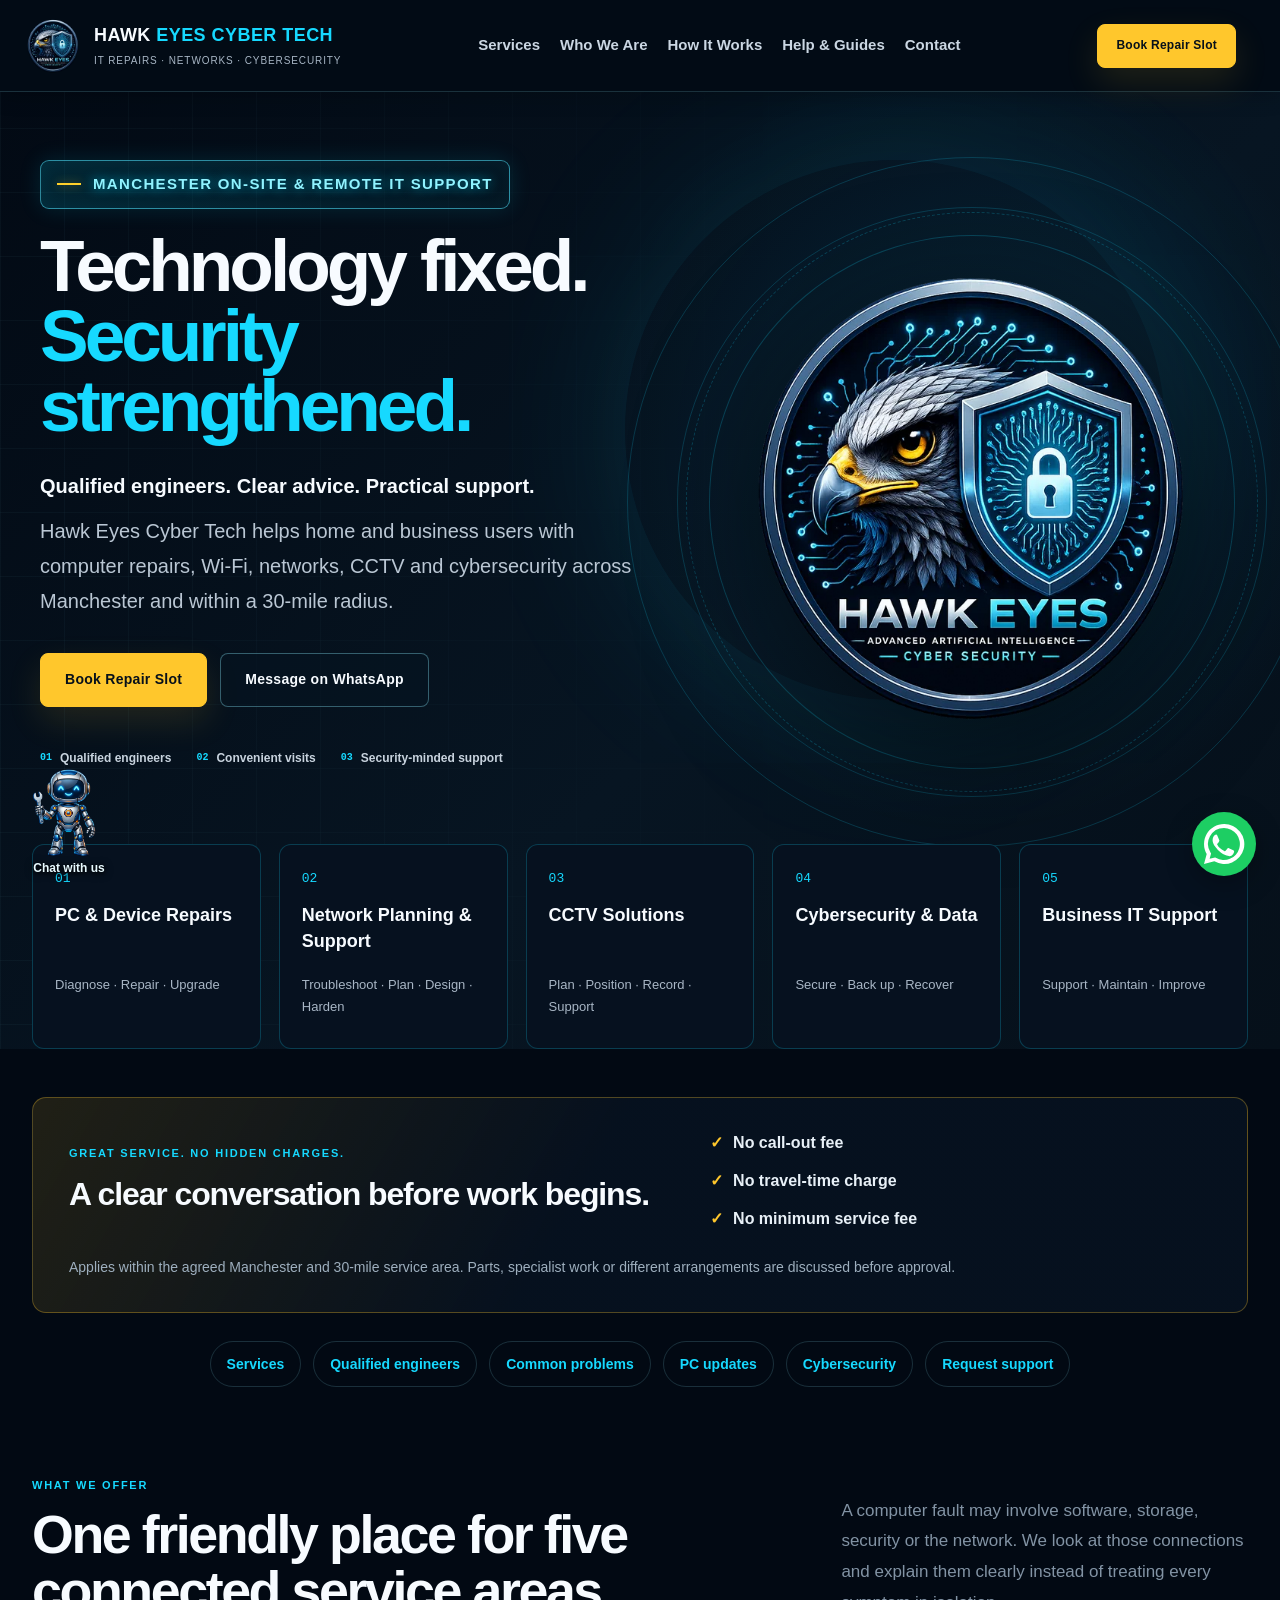
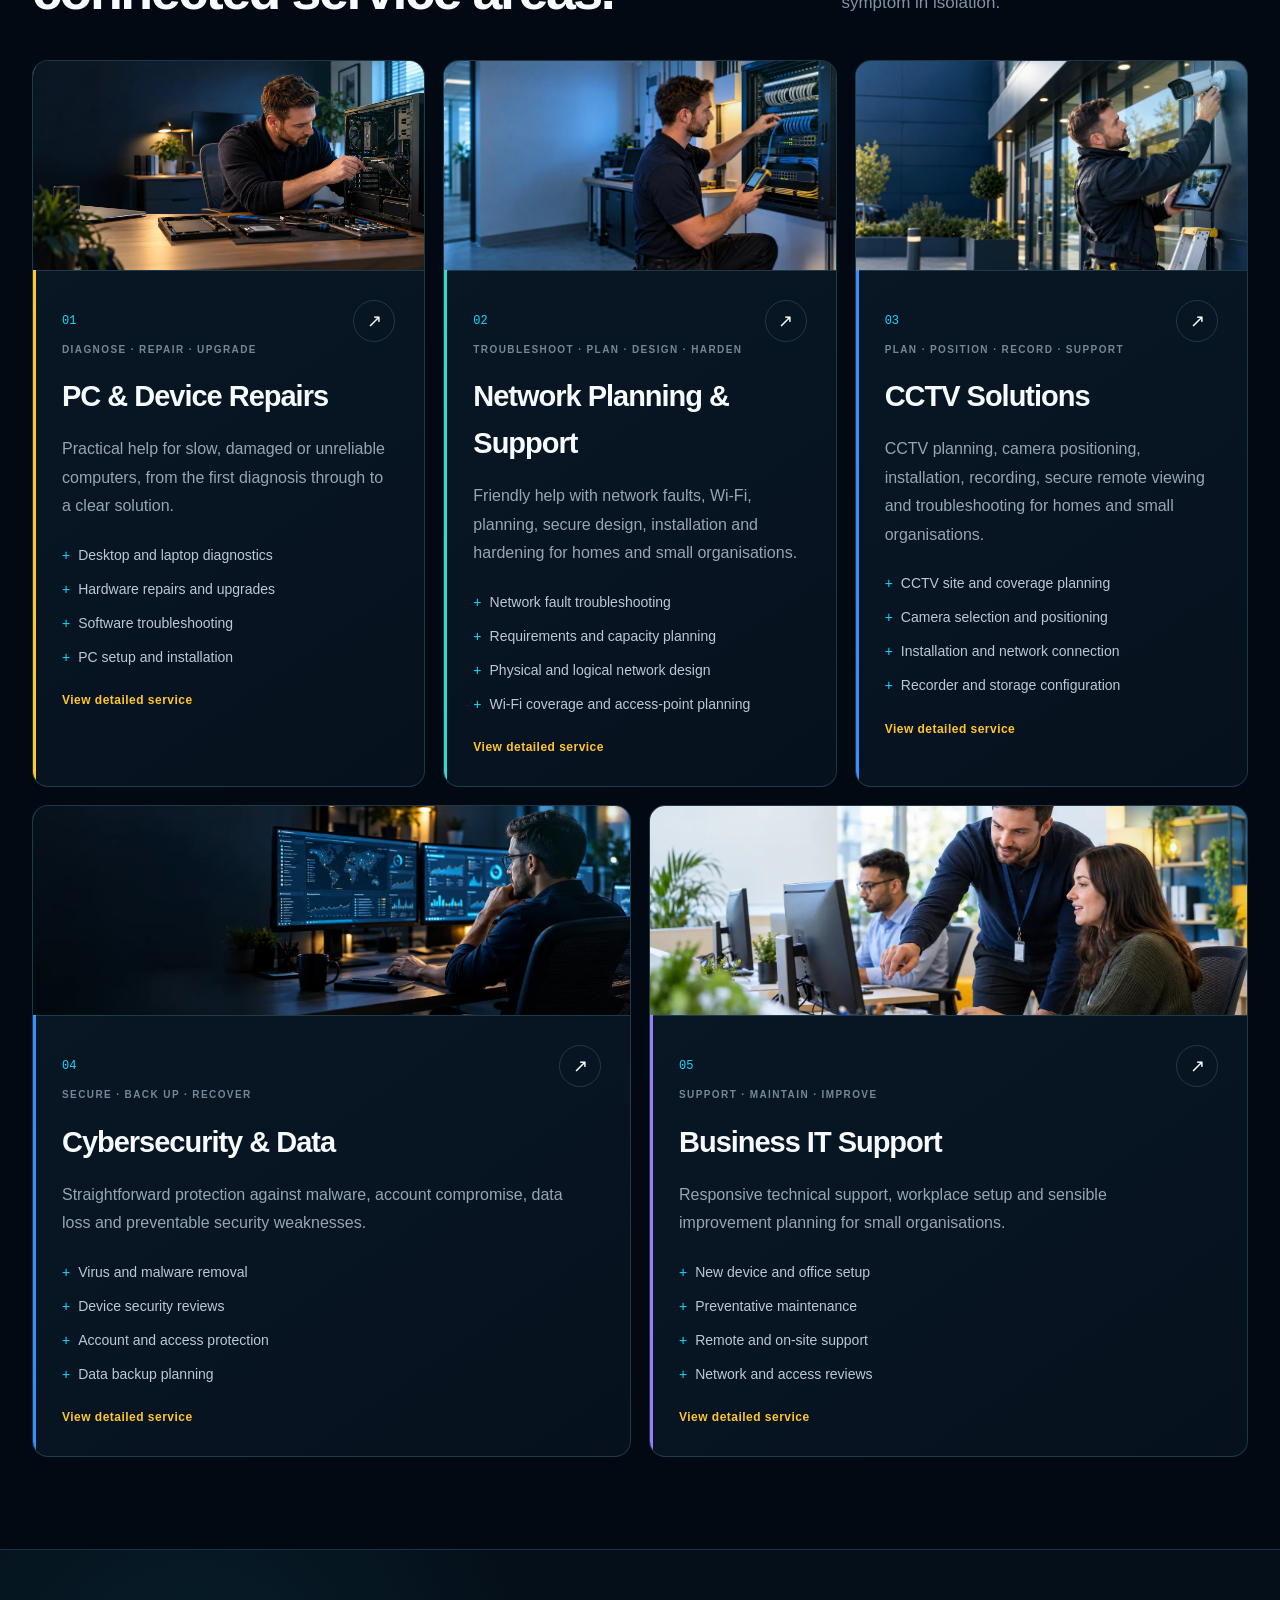
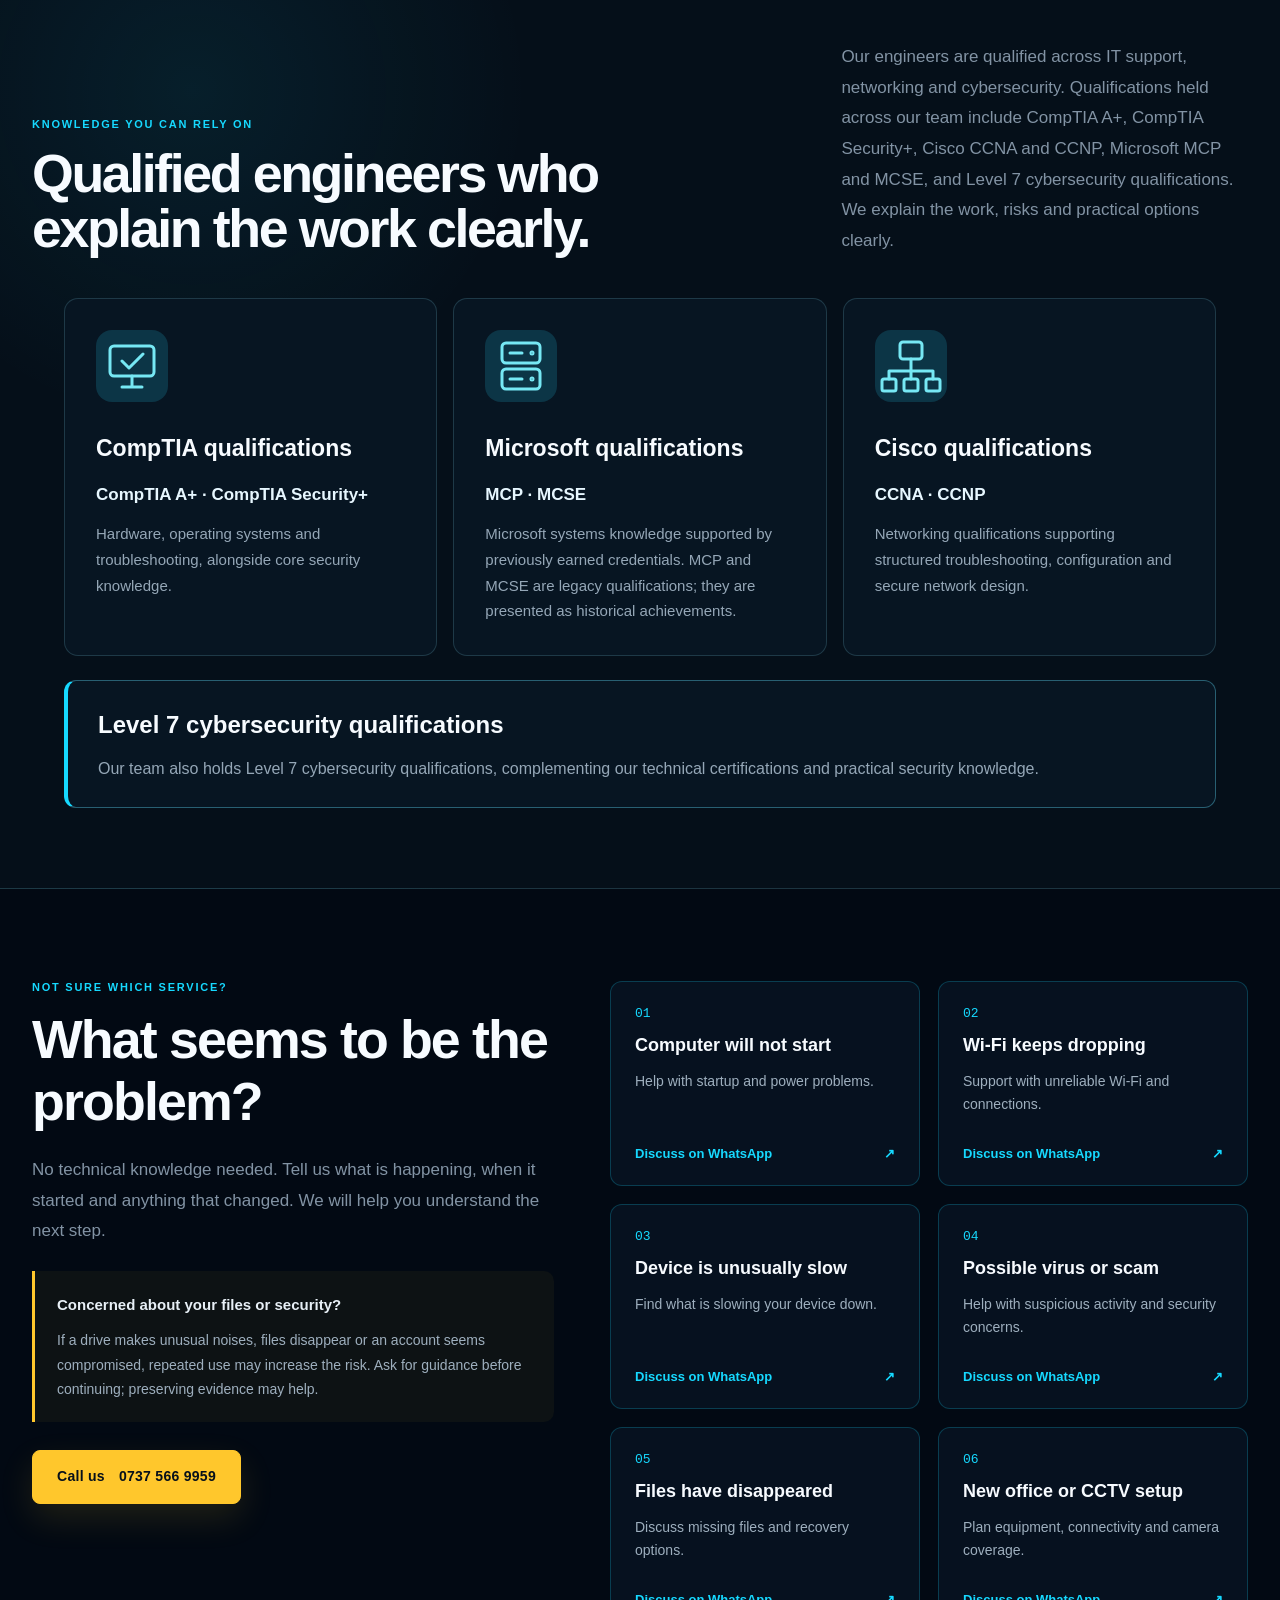
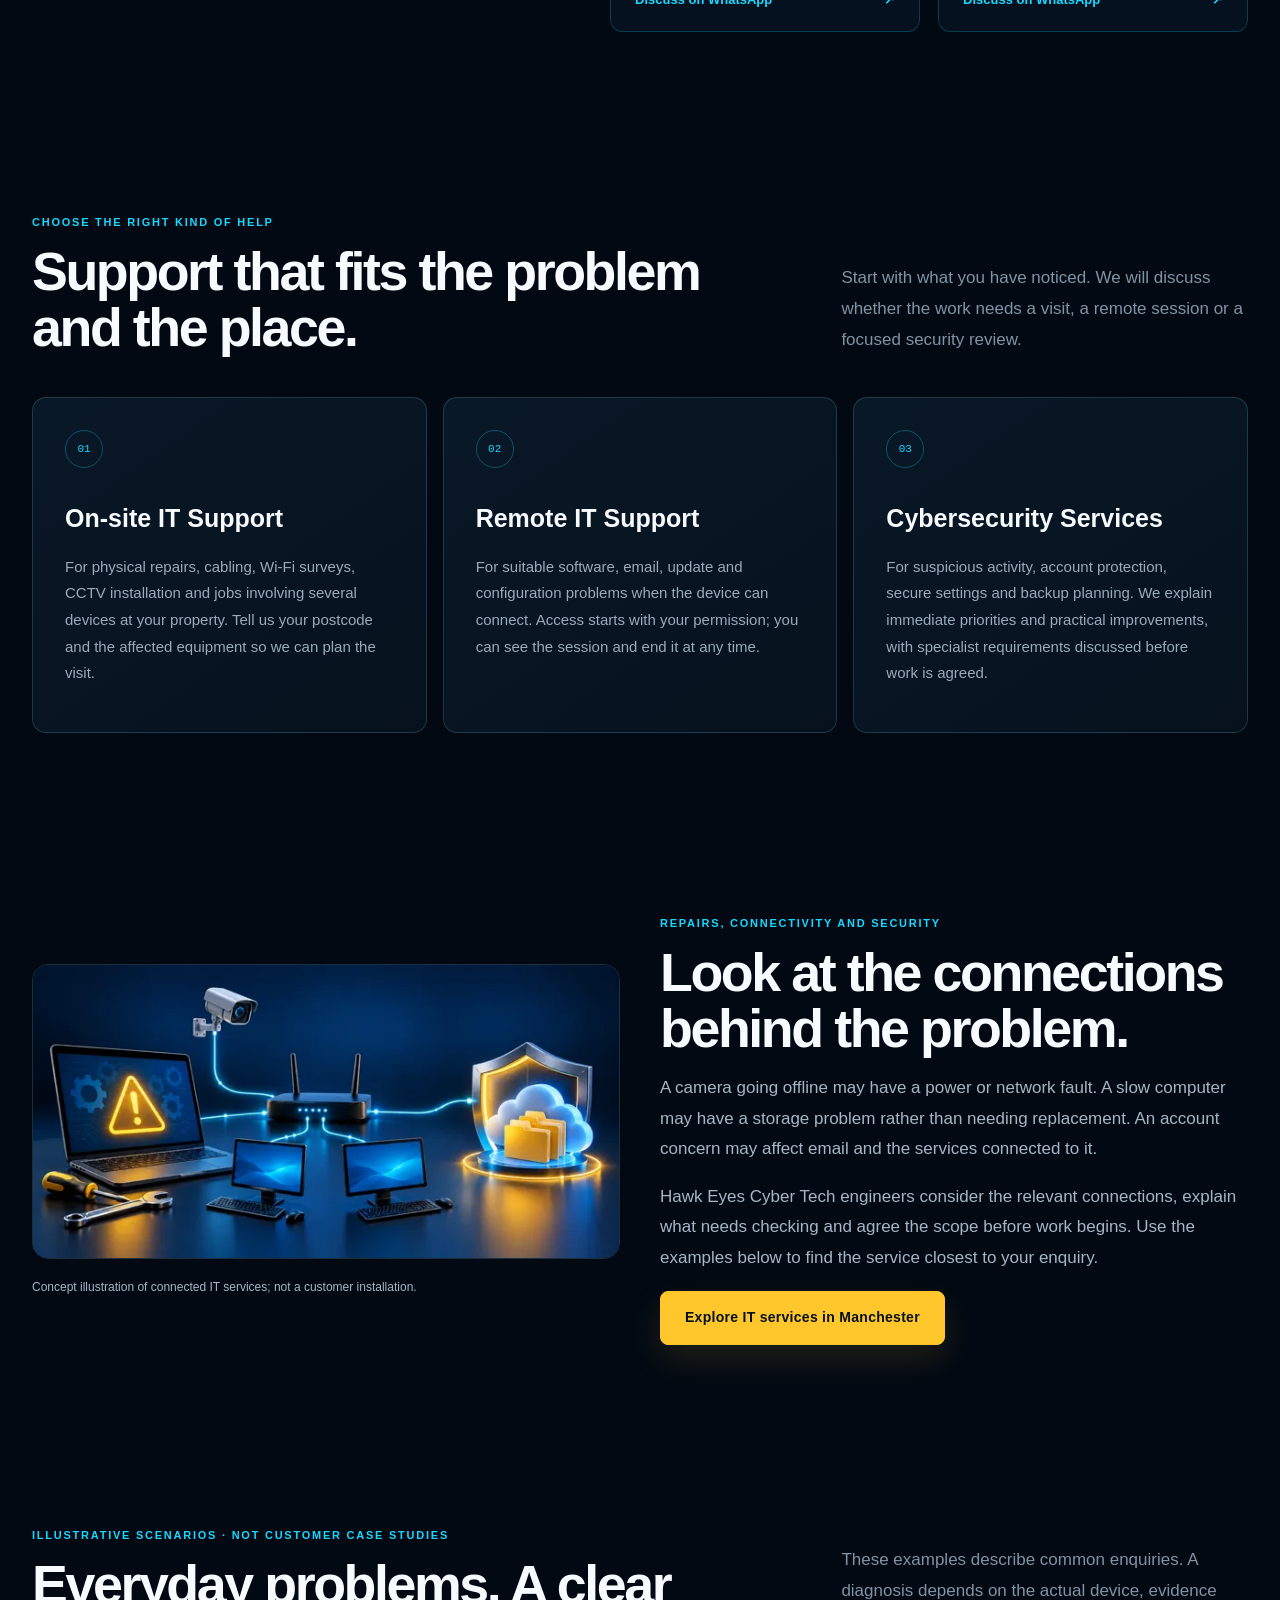
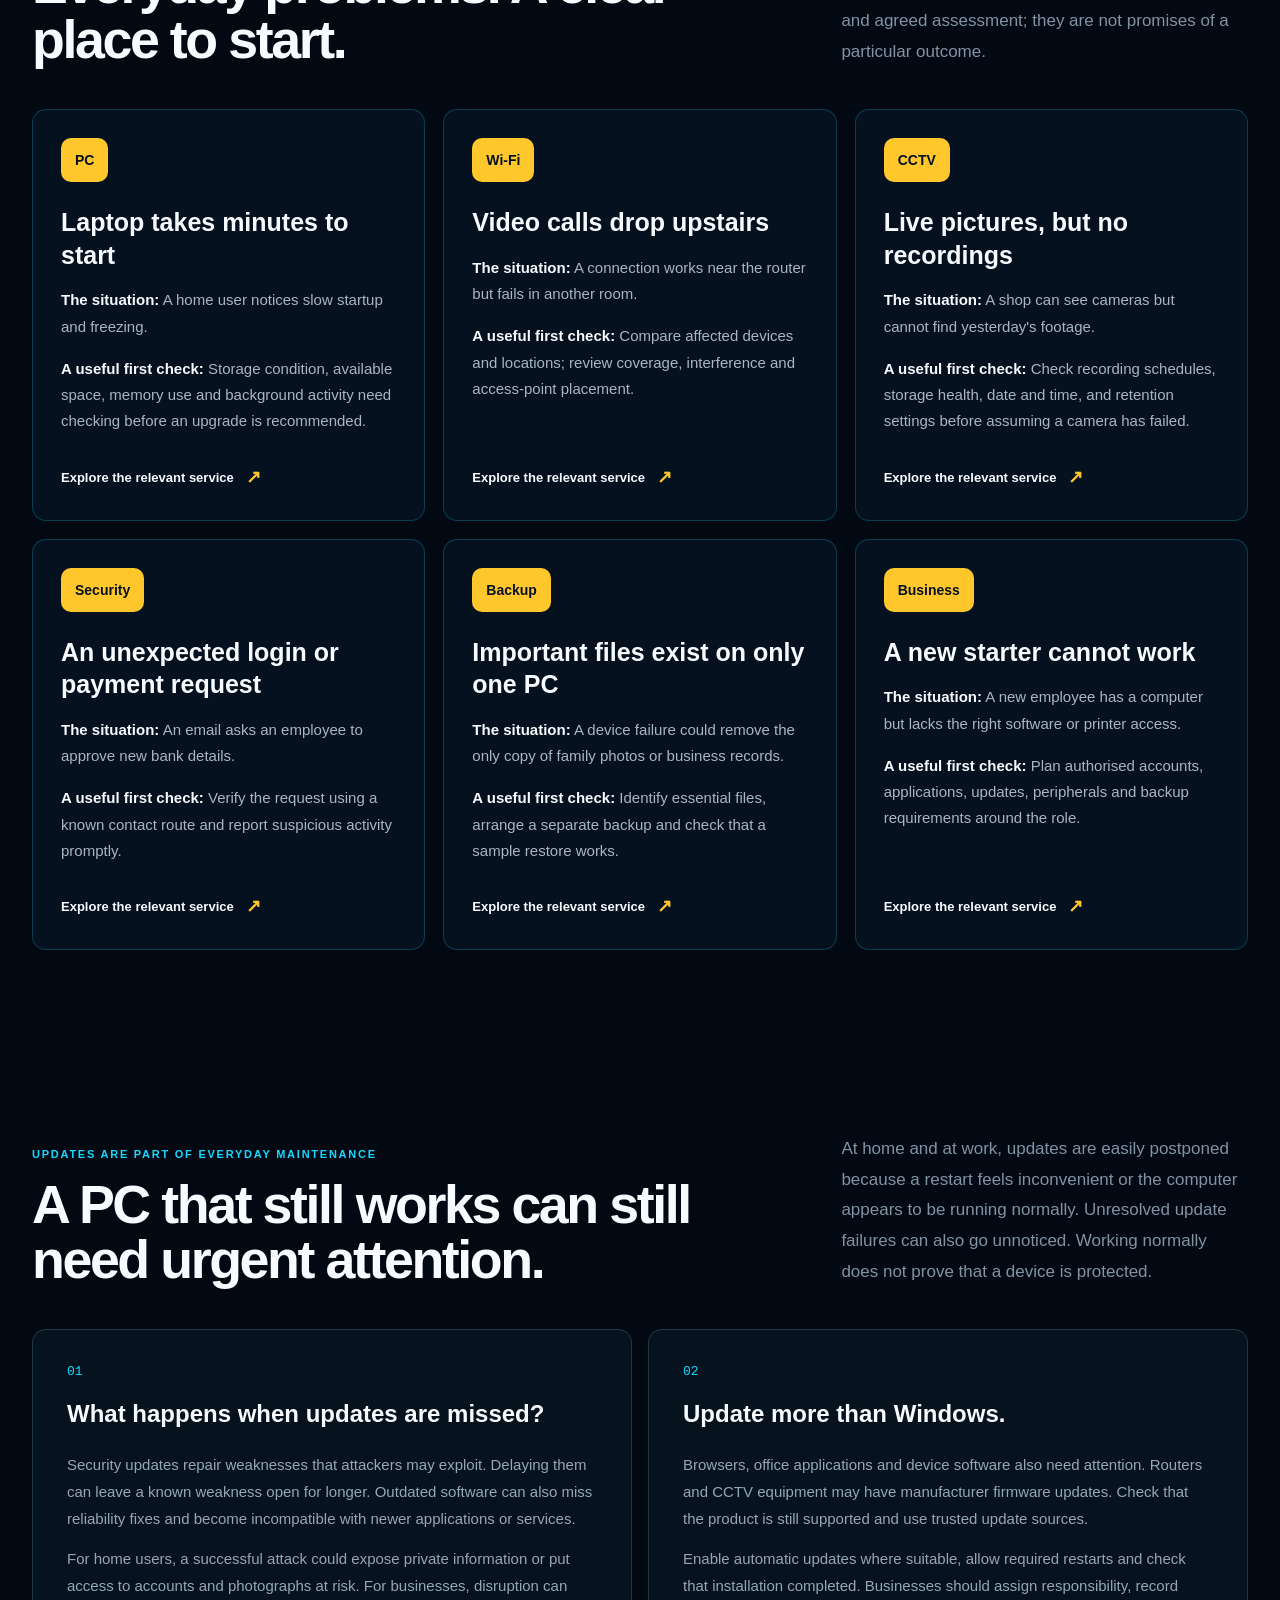
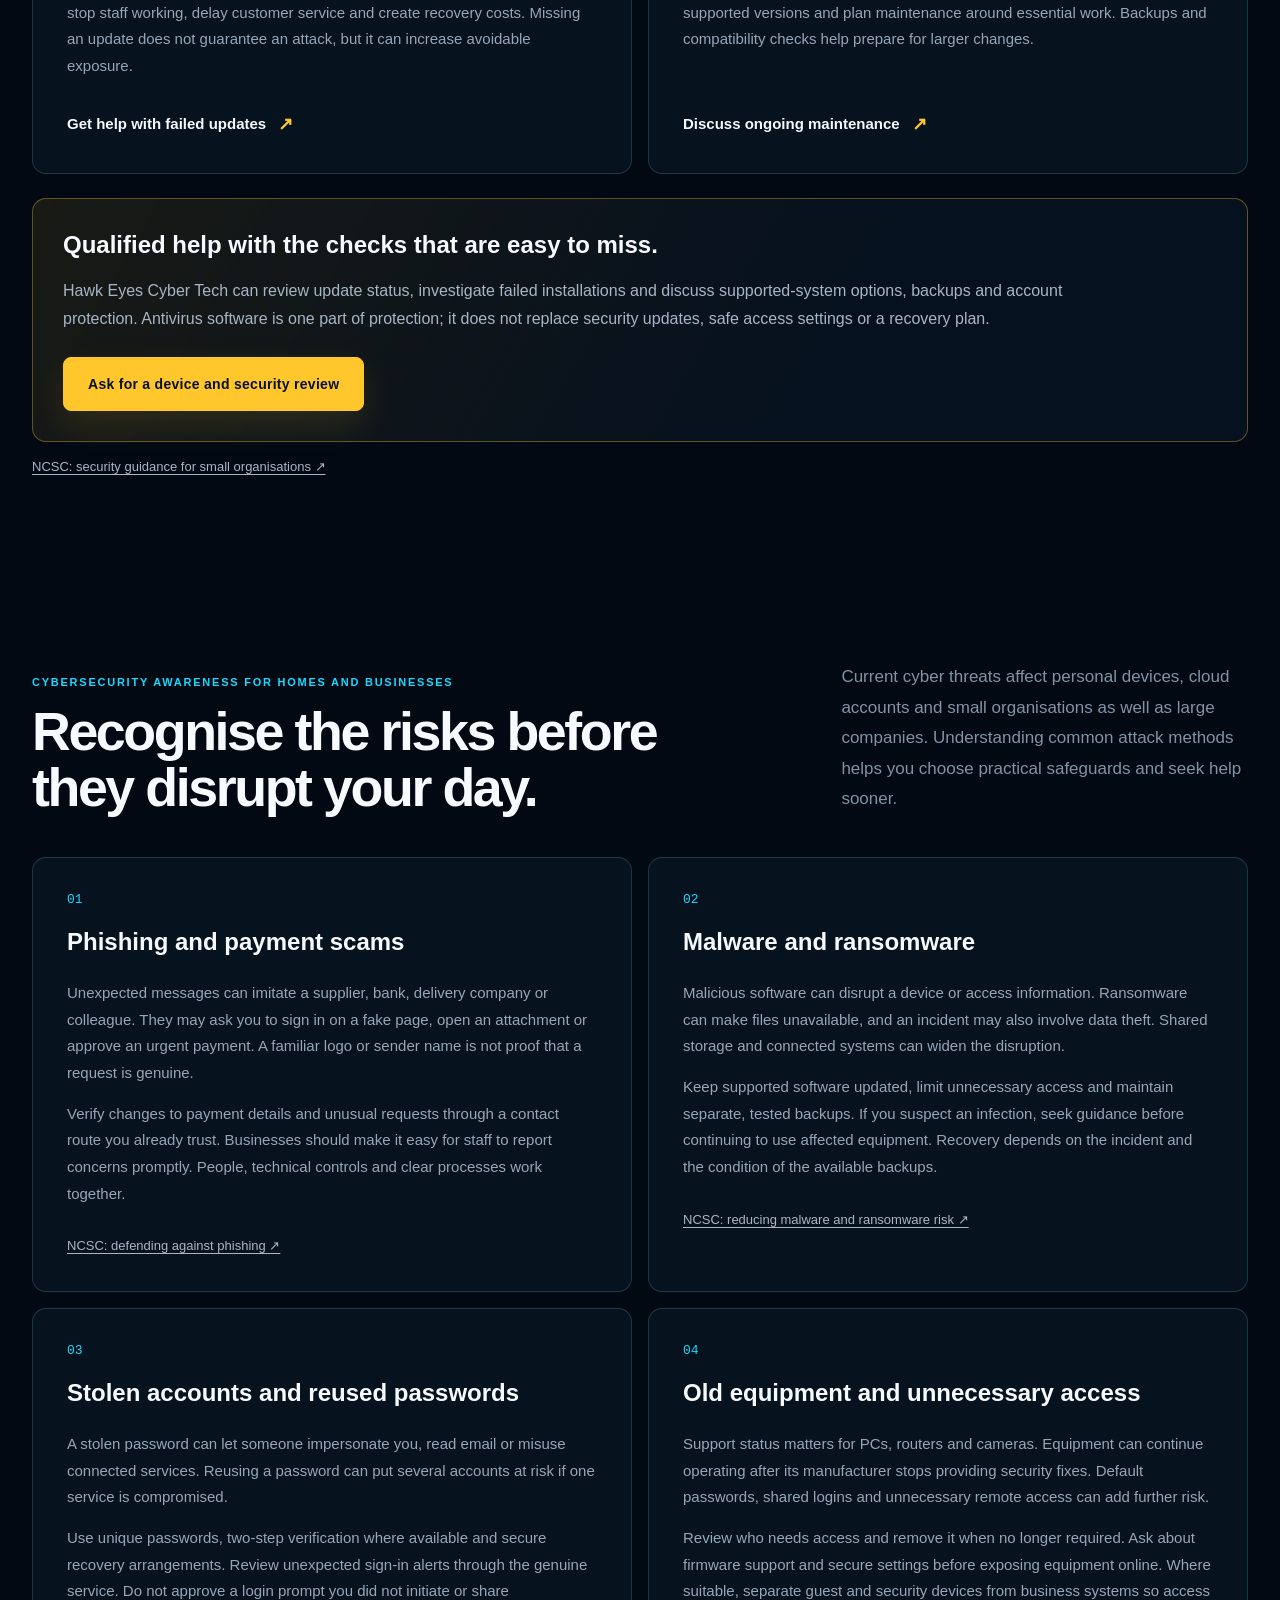
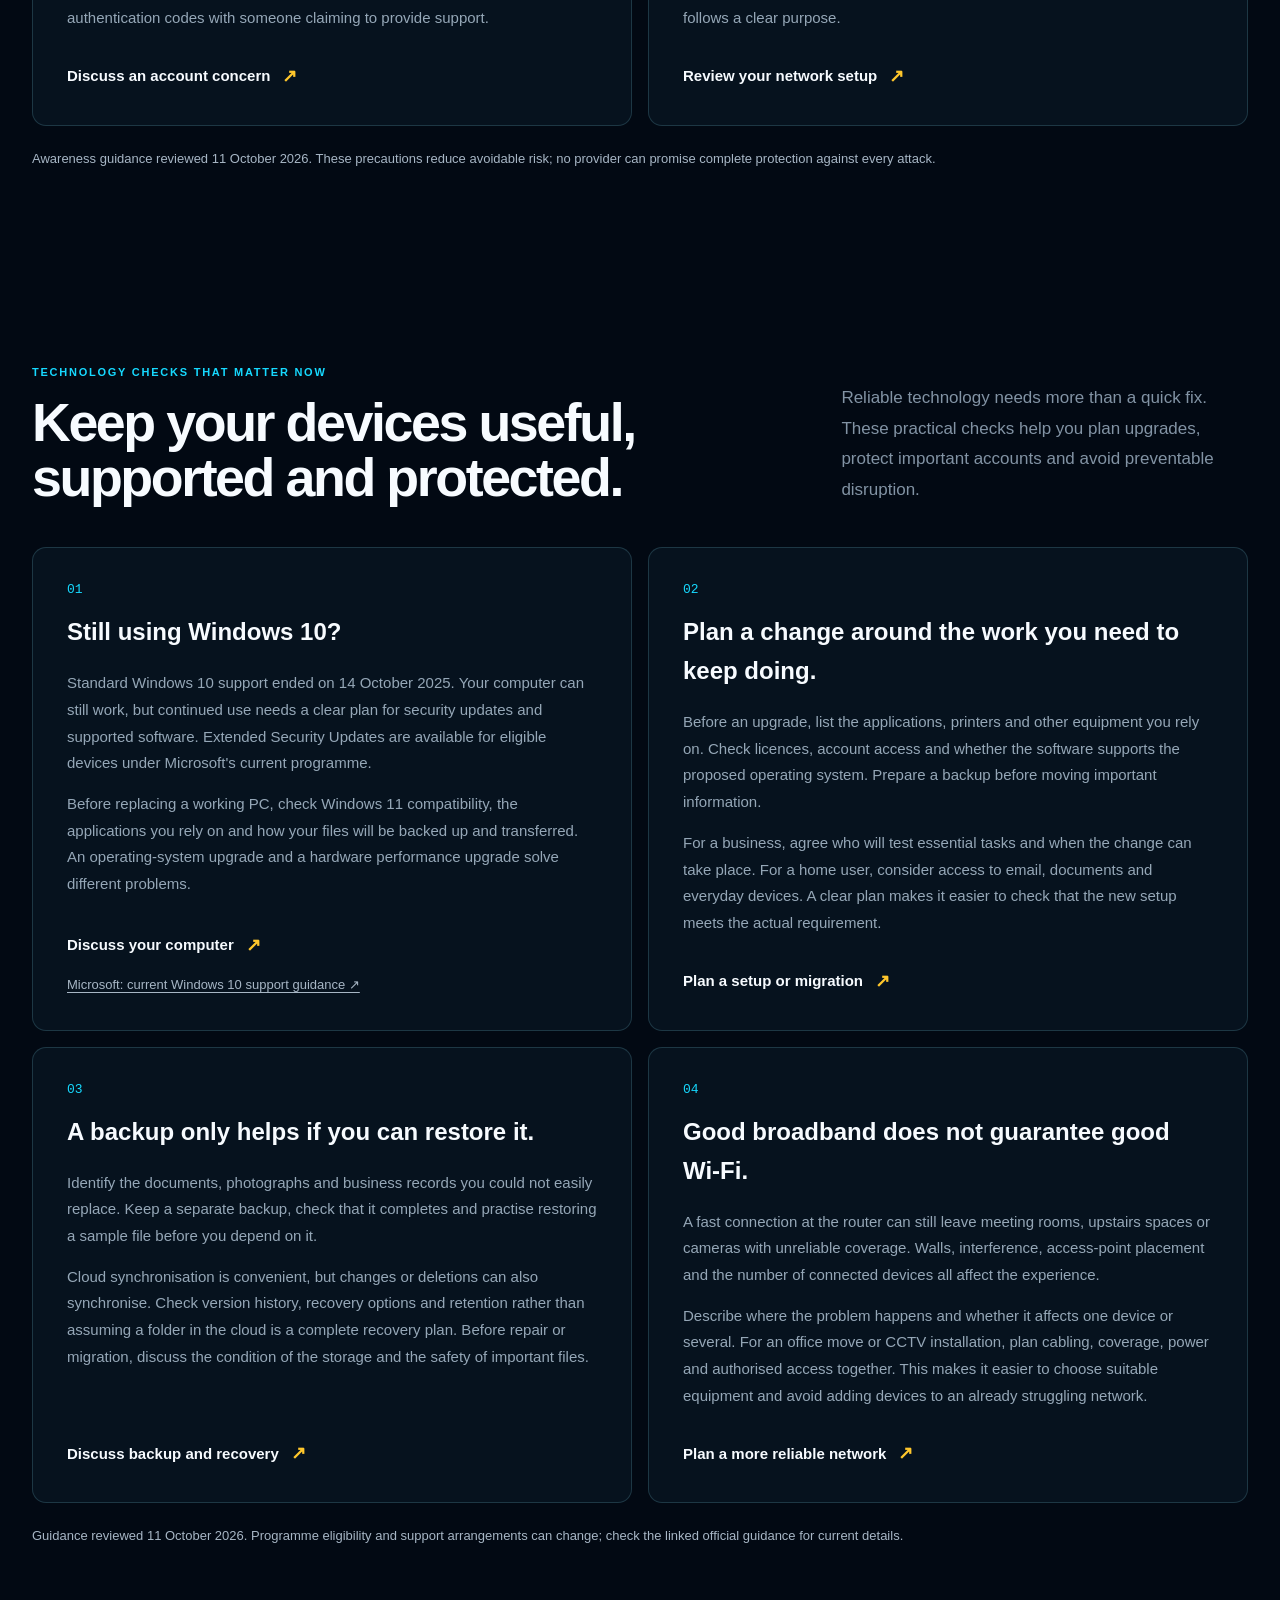
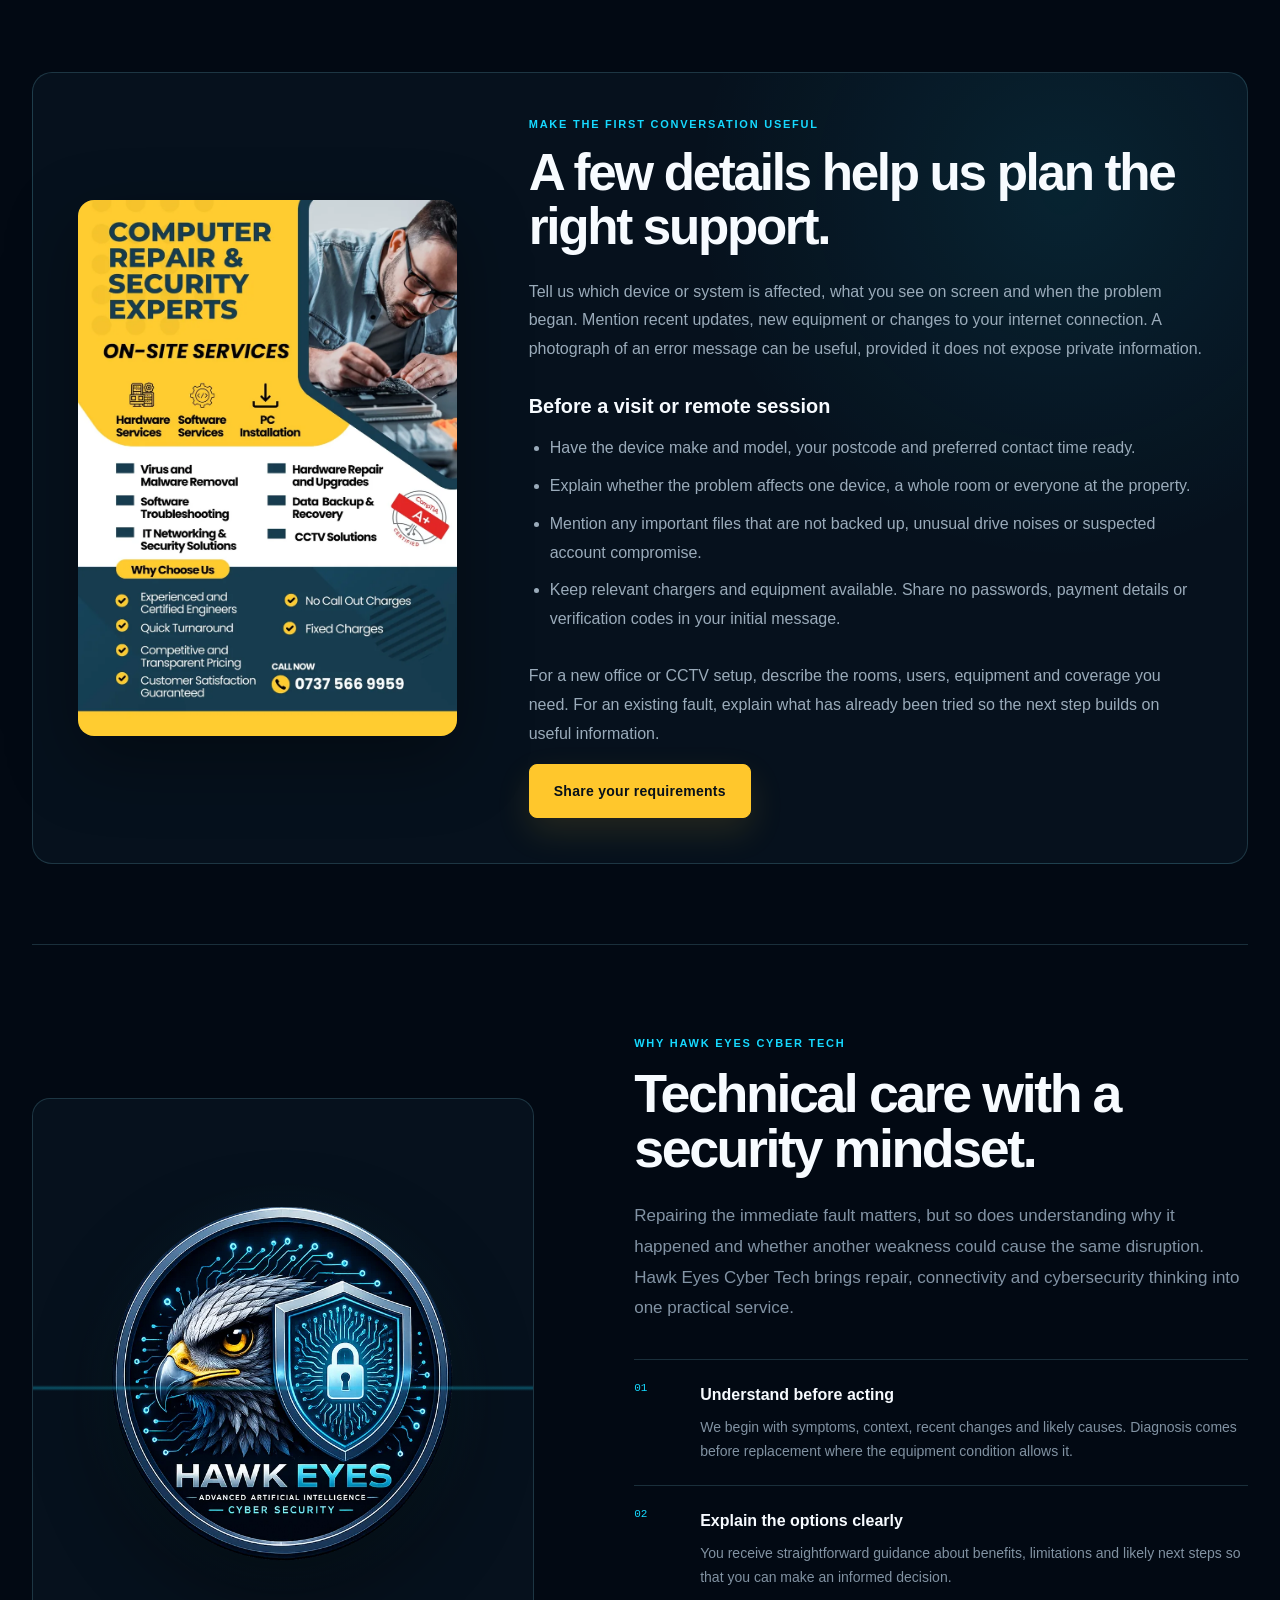
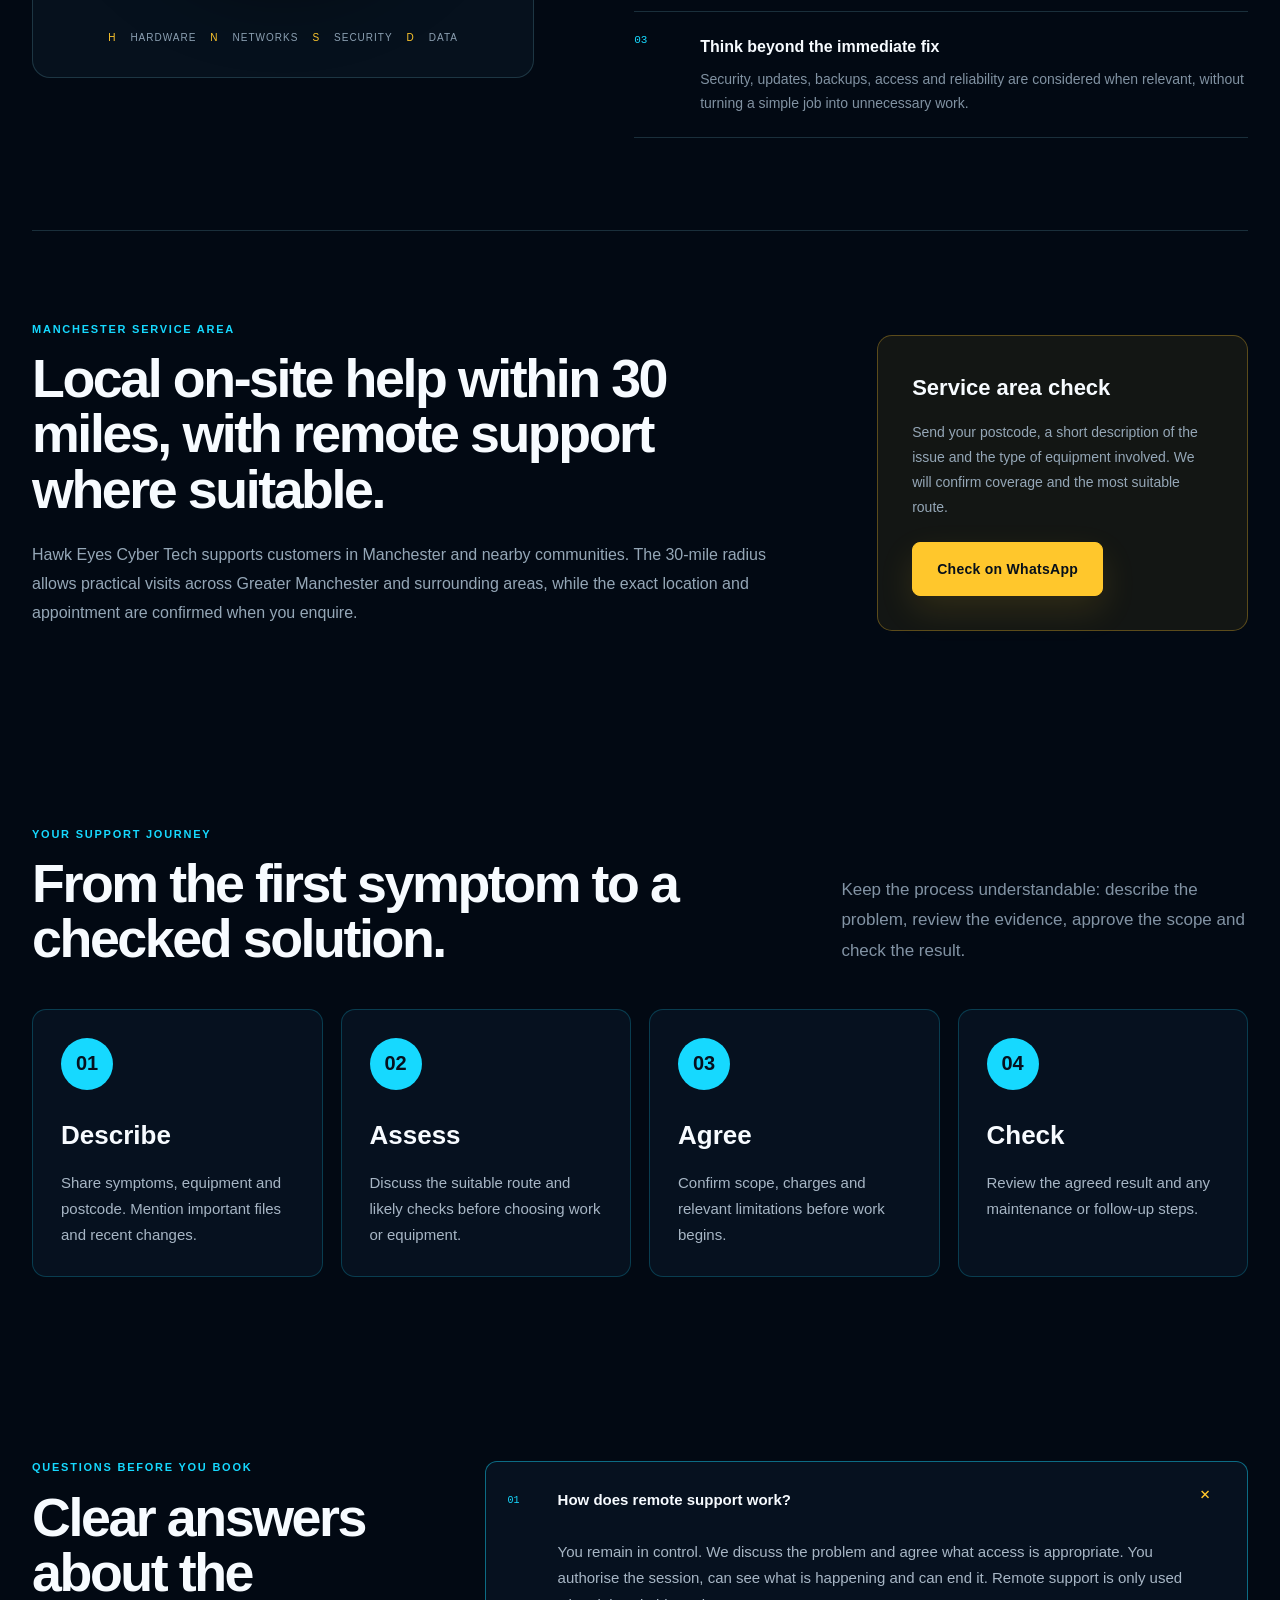
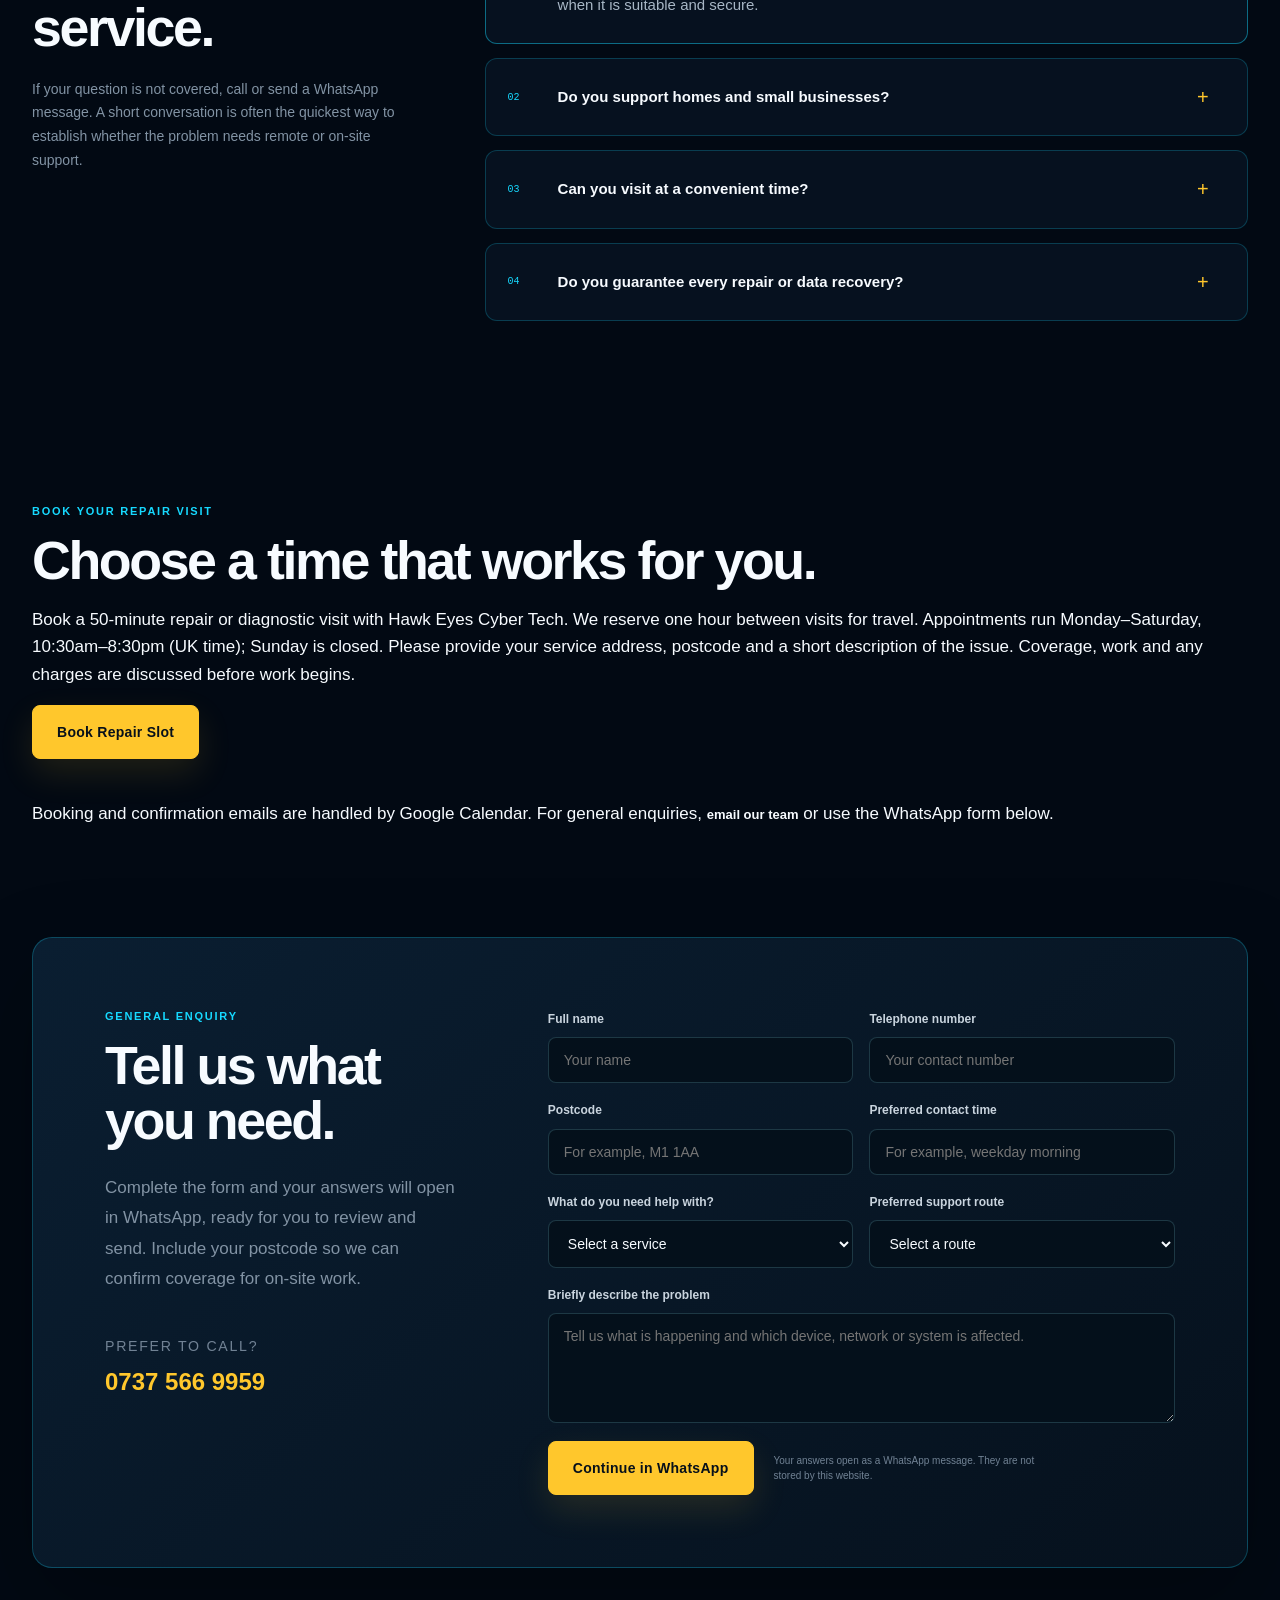
==== commit 218fe613: "Update index.html" ====
--- a/index.html
+++ b/index.html
@@ -64,8 +64,8 @@
 </div>
 <div class="service-hours"><strong>Service hours</strong><span>Monday–Friday: 10:30am–8:30pm</span><span>Saturday: 10:30am–8:30pm</span><span>Sunday: closed</span></div><div class="footer-bottom"><span>© <span data-year=""></span> Hawk Eyes Cyber Tech. All rights reserved.</span><span>Manchester · 30-mile service radius · hwkeyes.com</span></div>
 </footer>
-<a aria-label="Chat with Hawk Eyes Cyber Tech on WhatsApp" class="whatsapp-float" href="https://wa.me/447375669959?text=Hello%20Hawk%20Eyes%20Cyber%20Tech%2C%20I%20need%20help%20with%20a%20computer%20or%20IT%20service." rel="noopener" target="_blank"><img alt="" aria-hidden="true" height="64" src="assets/whatsapp.svg" width="64"/></a>
+<a aria-label="Chat with Hawk Eyes Cyber Tech on WhatsApp" class="whatsapp-float" href="https://wa.me/447706494349?text=Hello%20Hawk%20Eyes%20Cyber%20Tech%2C%20I%20need%20help%20with%20a%20computer%20or%20IT%20service." rel="noopener" target="_blank"><img alt="" aria-hidden="true" height="64" src="assets/whatsapp.svg" width="64"/></a>
 <script defer="" src="assets/site.js"></script><script defer="" src="assets/hawk-adviser-engine.js?v=1.6.1"></script>
 <script defer="" src="assets/adviser/knowledge-base.js?v=1.6.1"></script>
 <script defer="" src="assets/hawk-adviser.js?v=1.6.1"></script>
-</body></html>+</body></html>
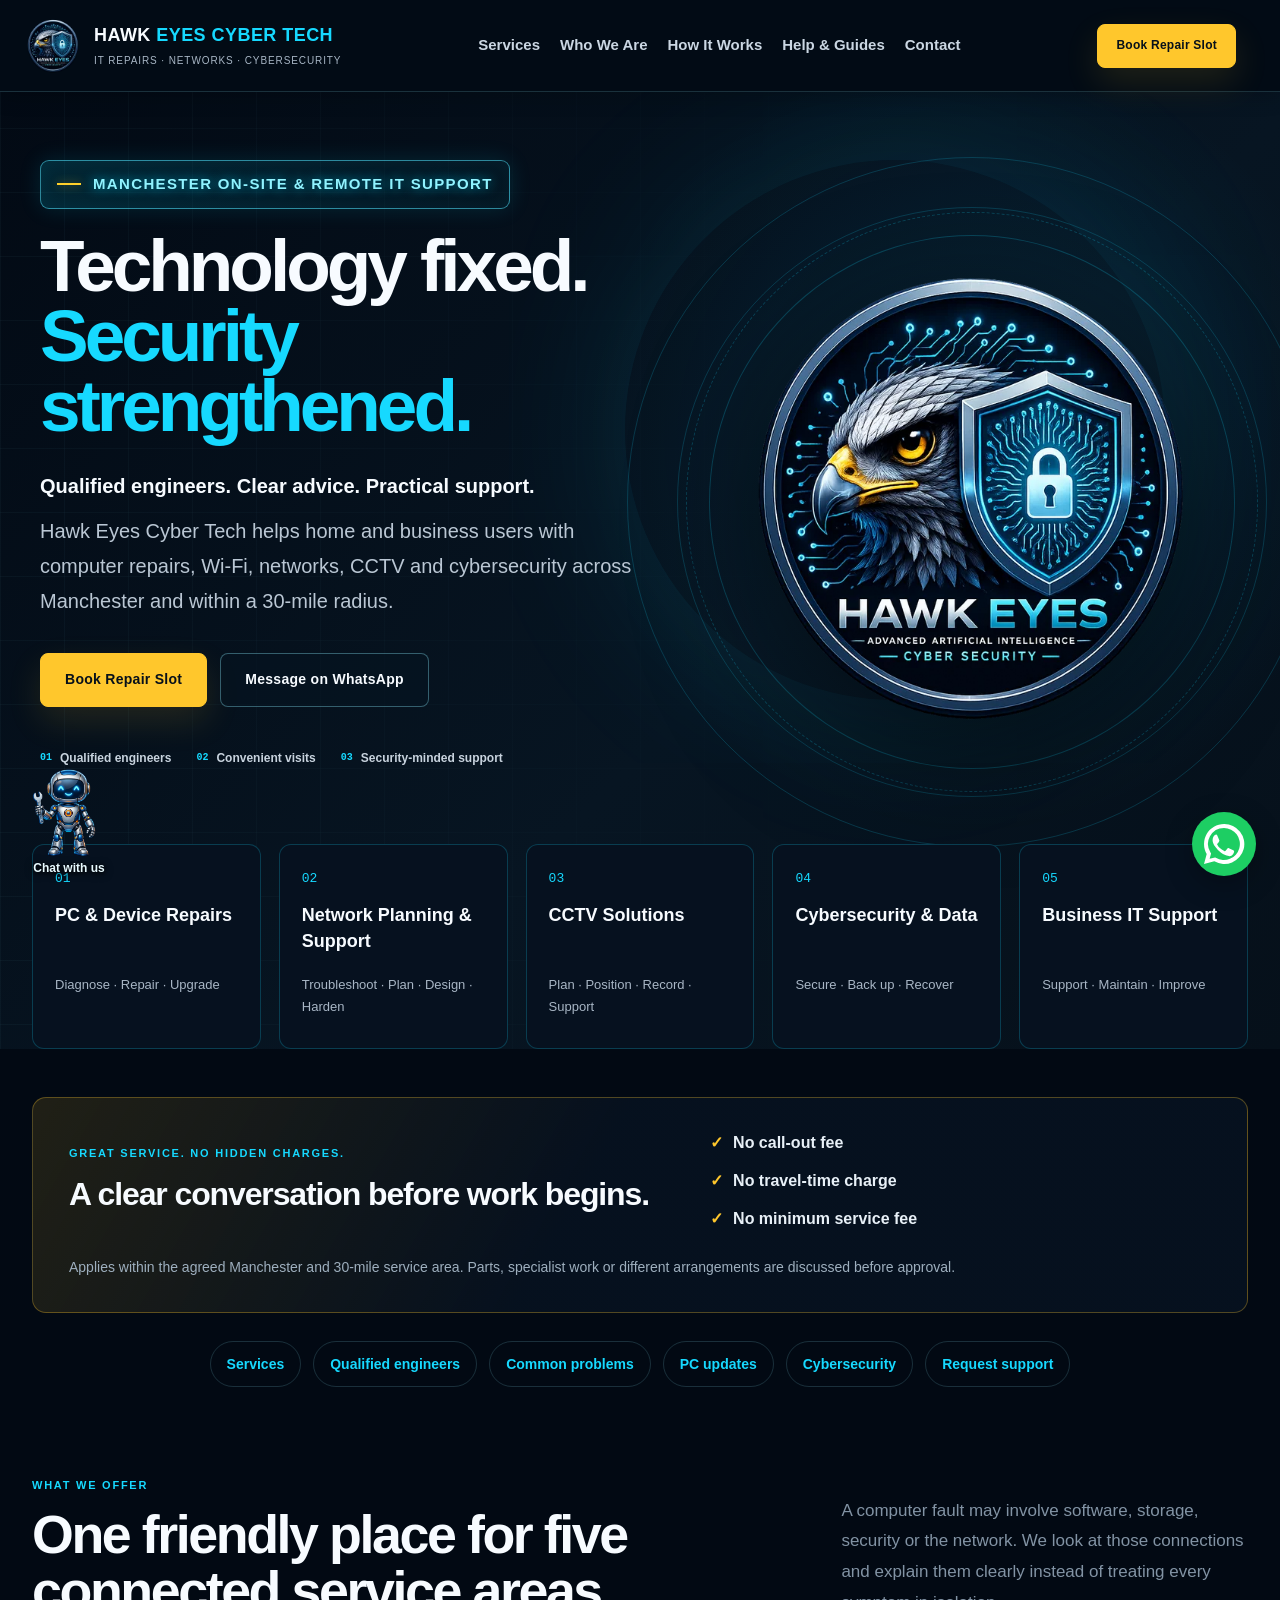
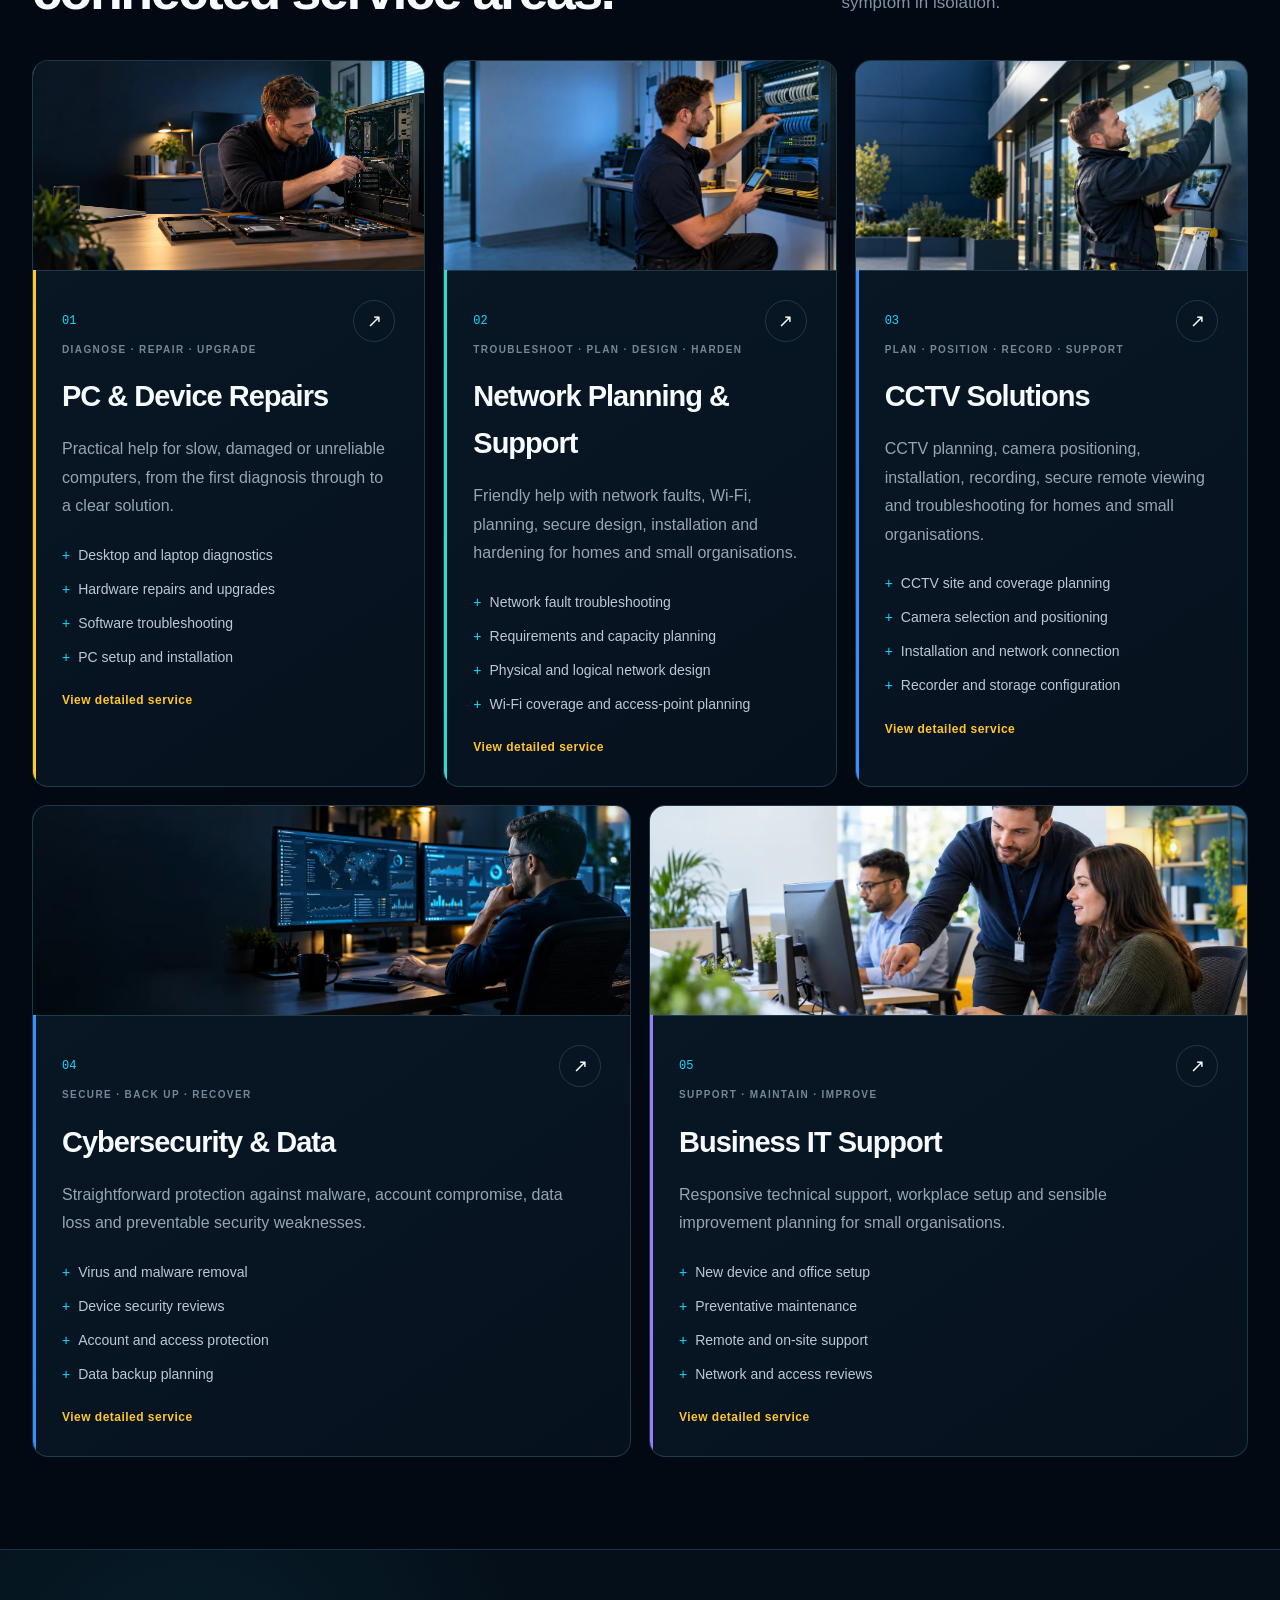
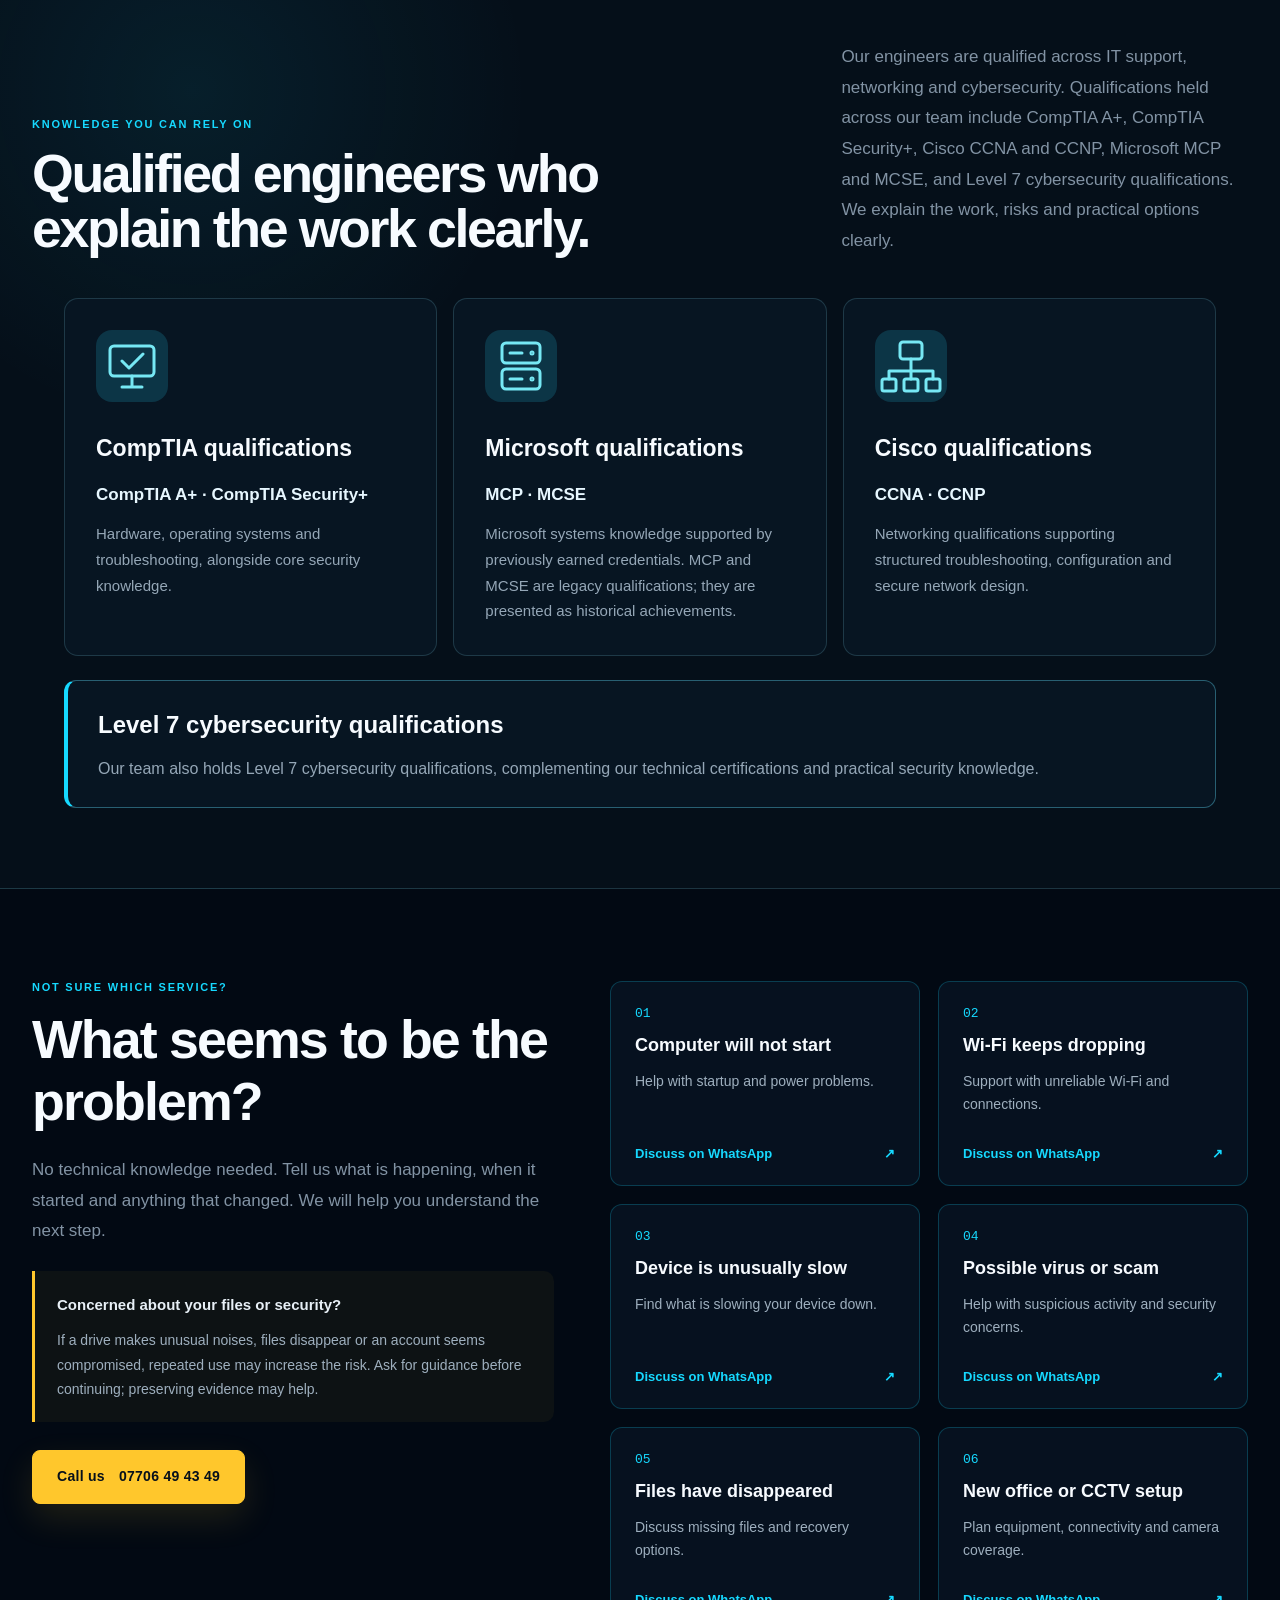
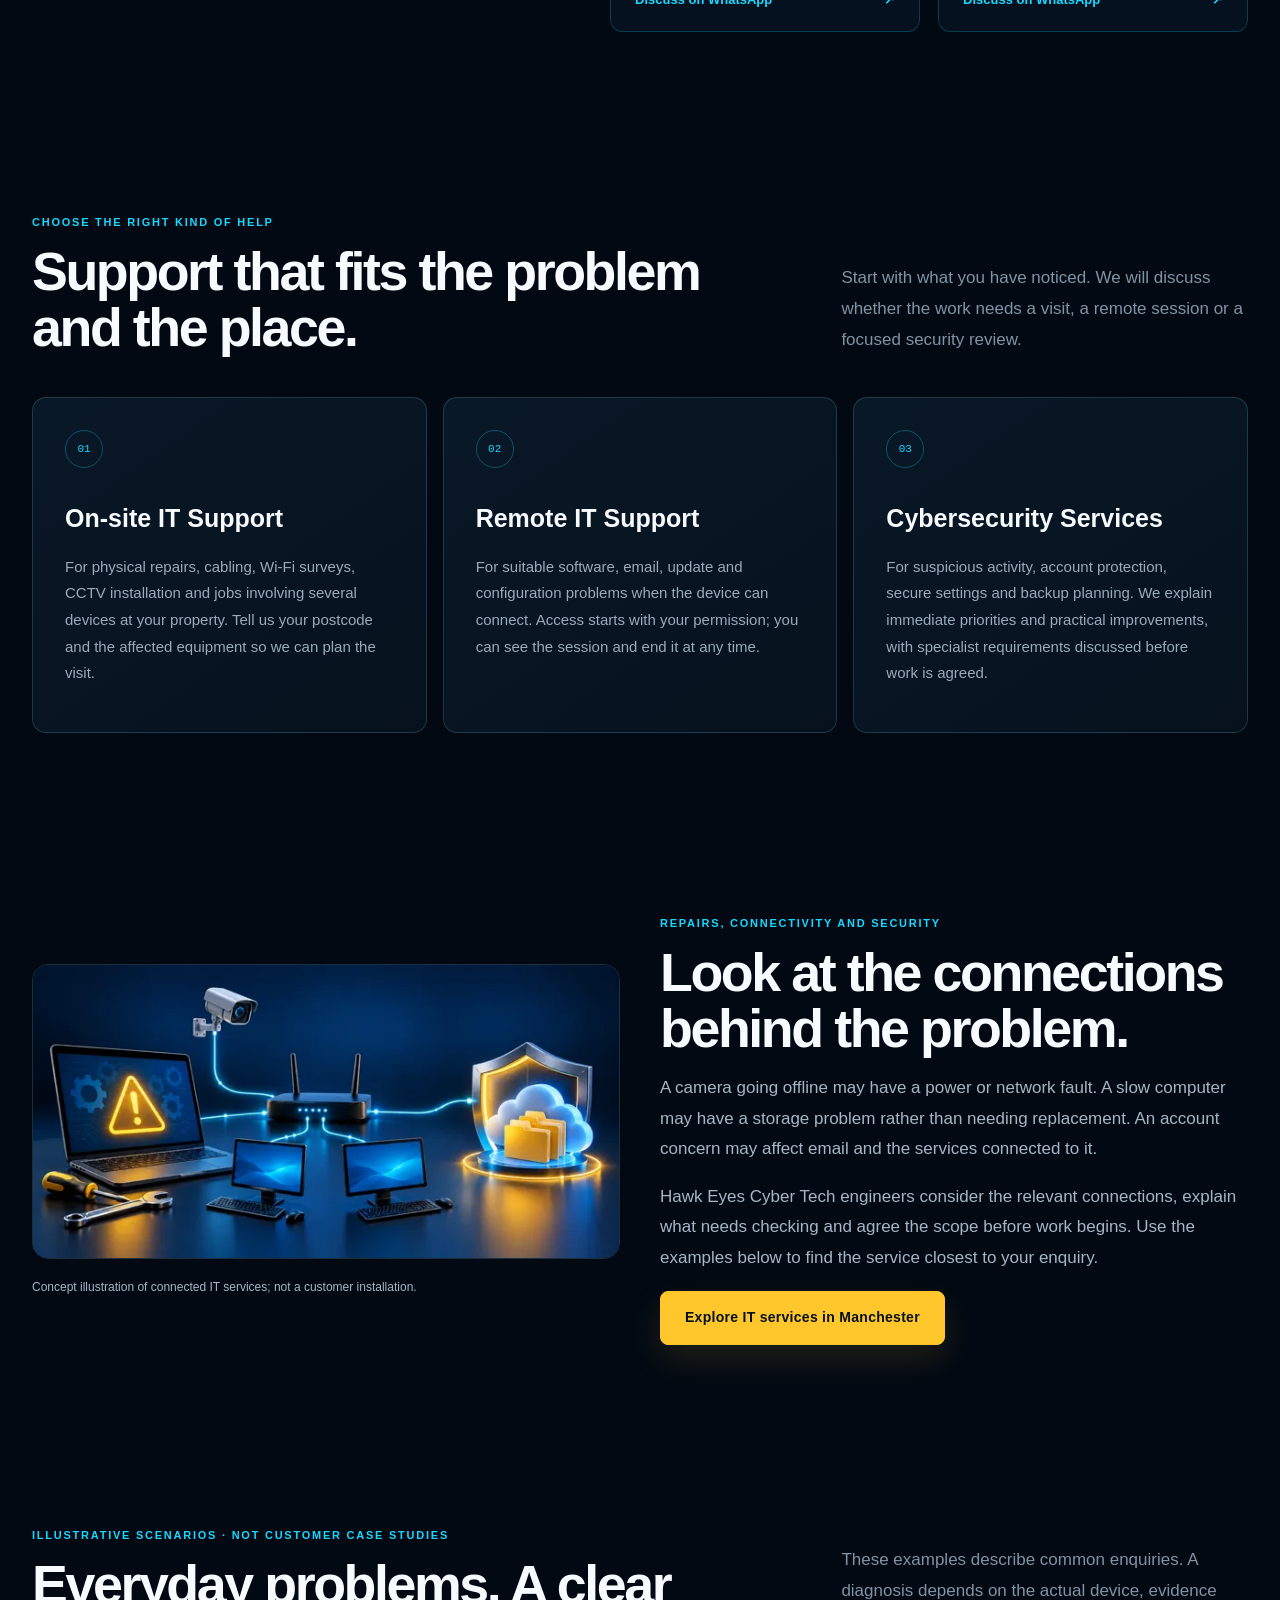
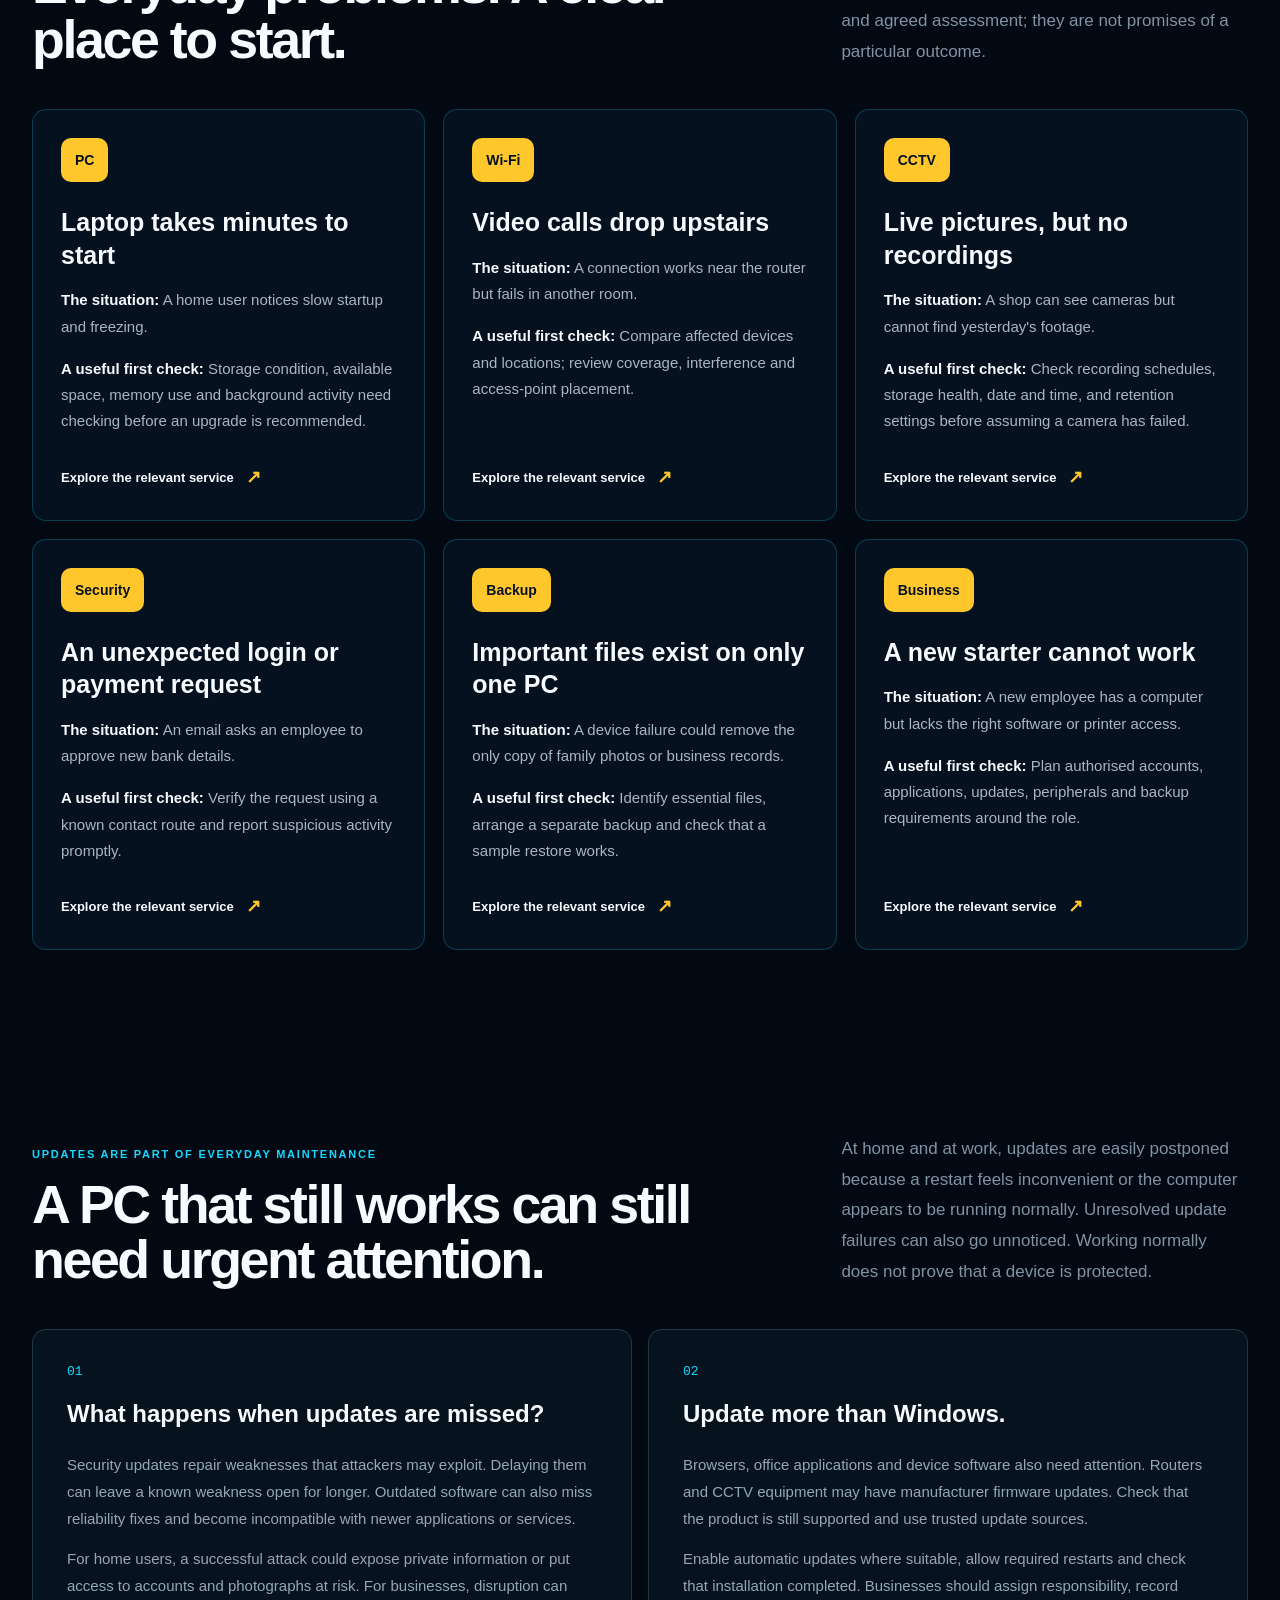
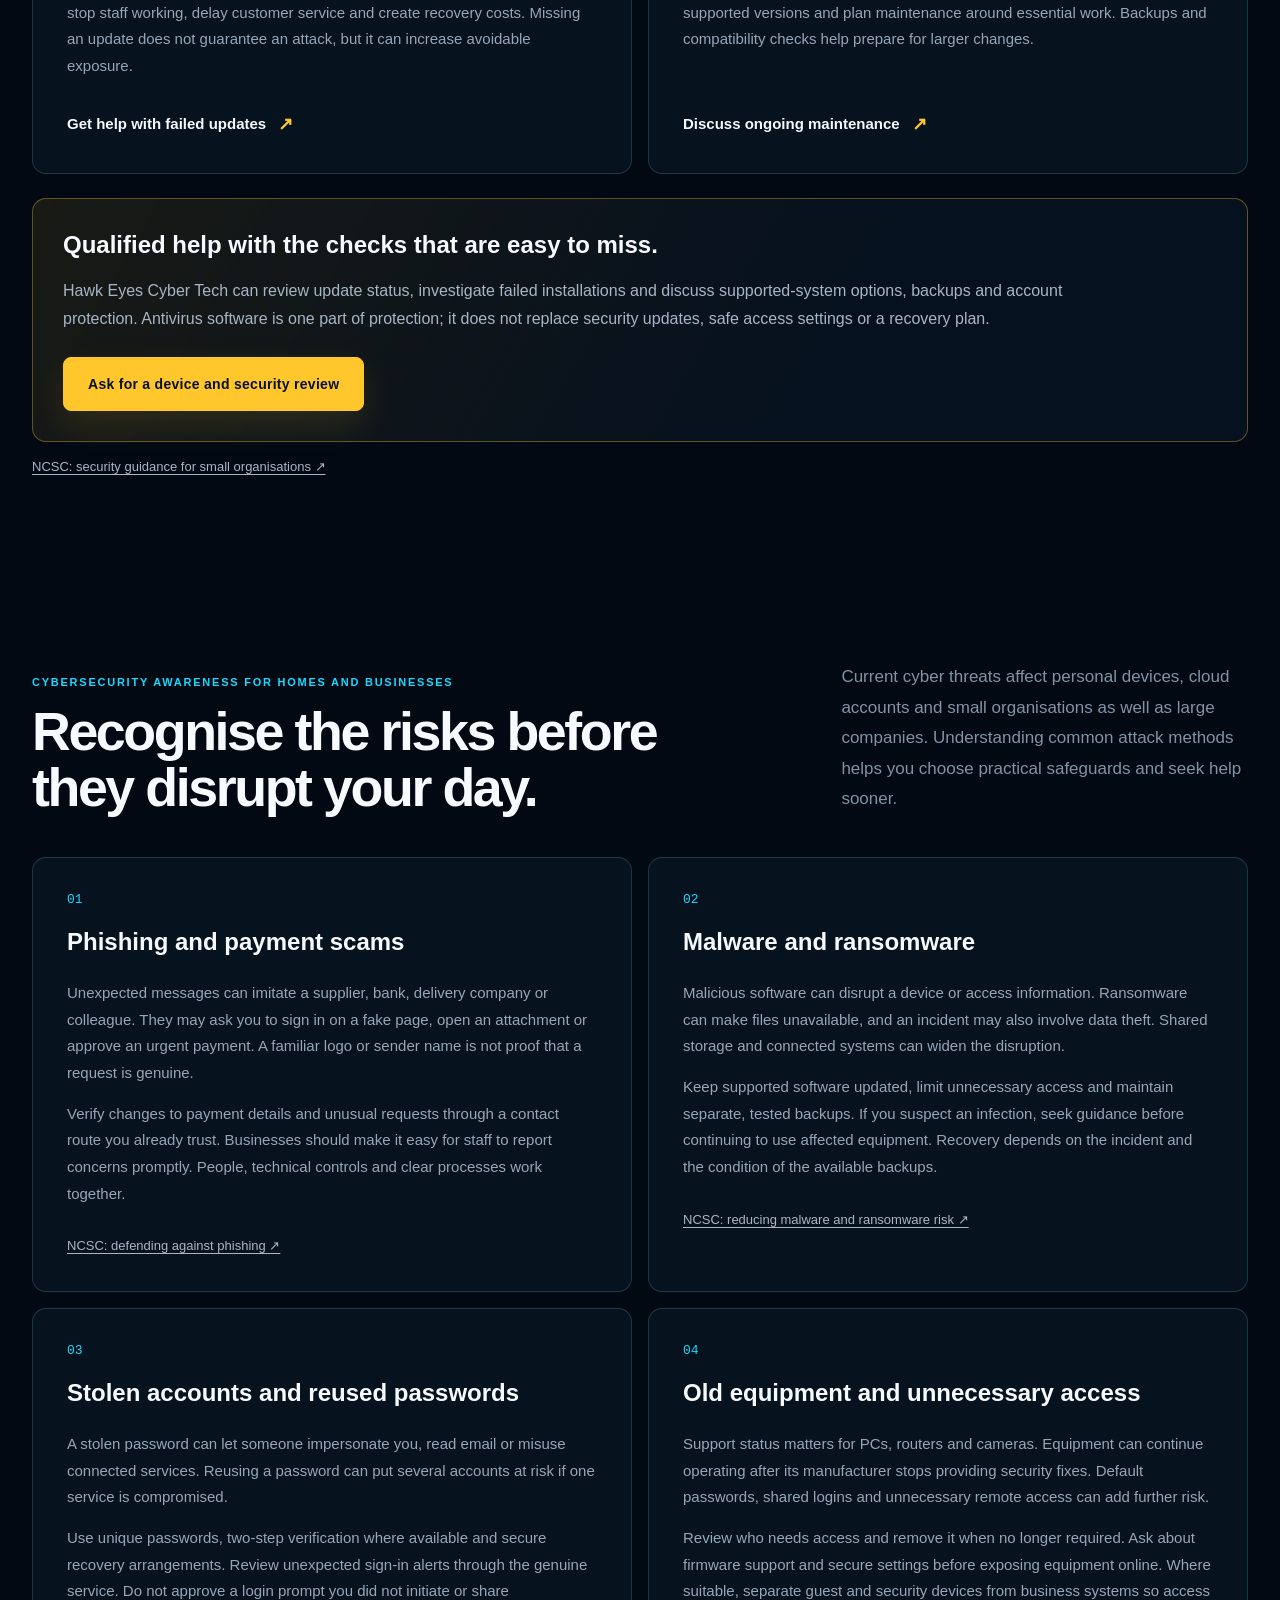
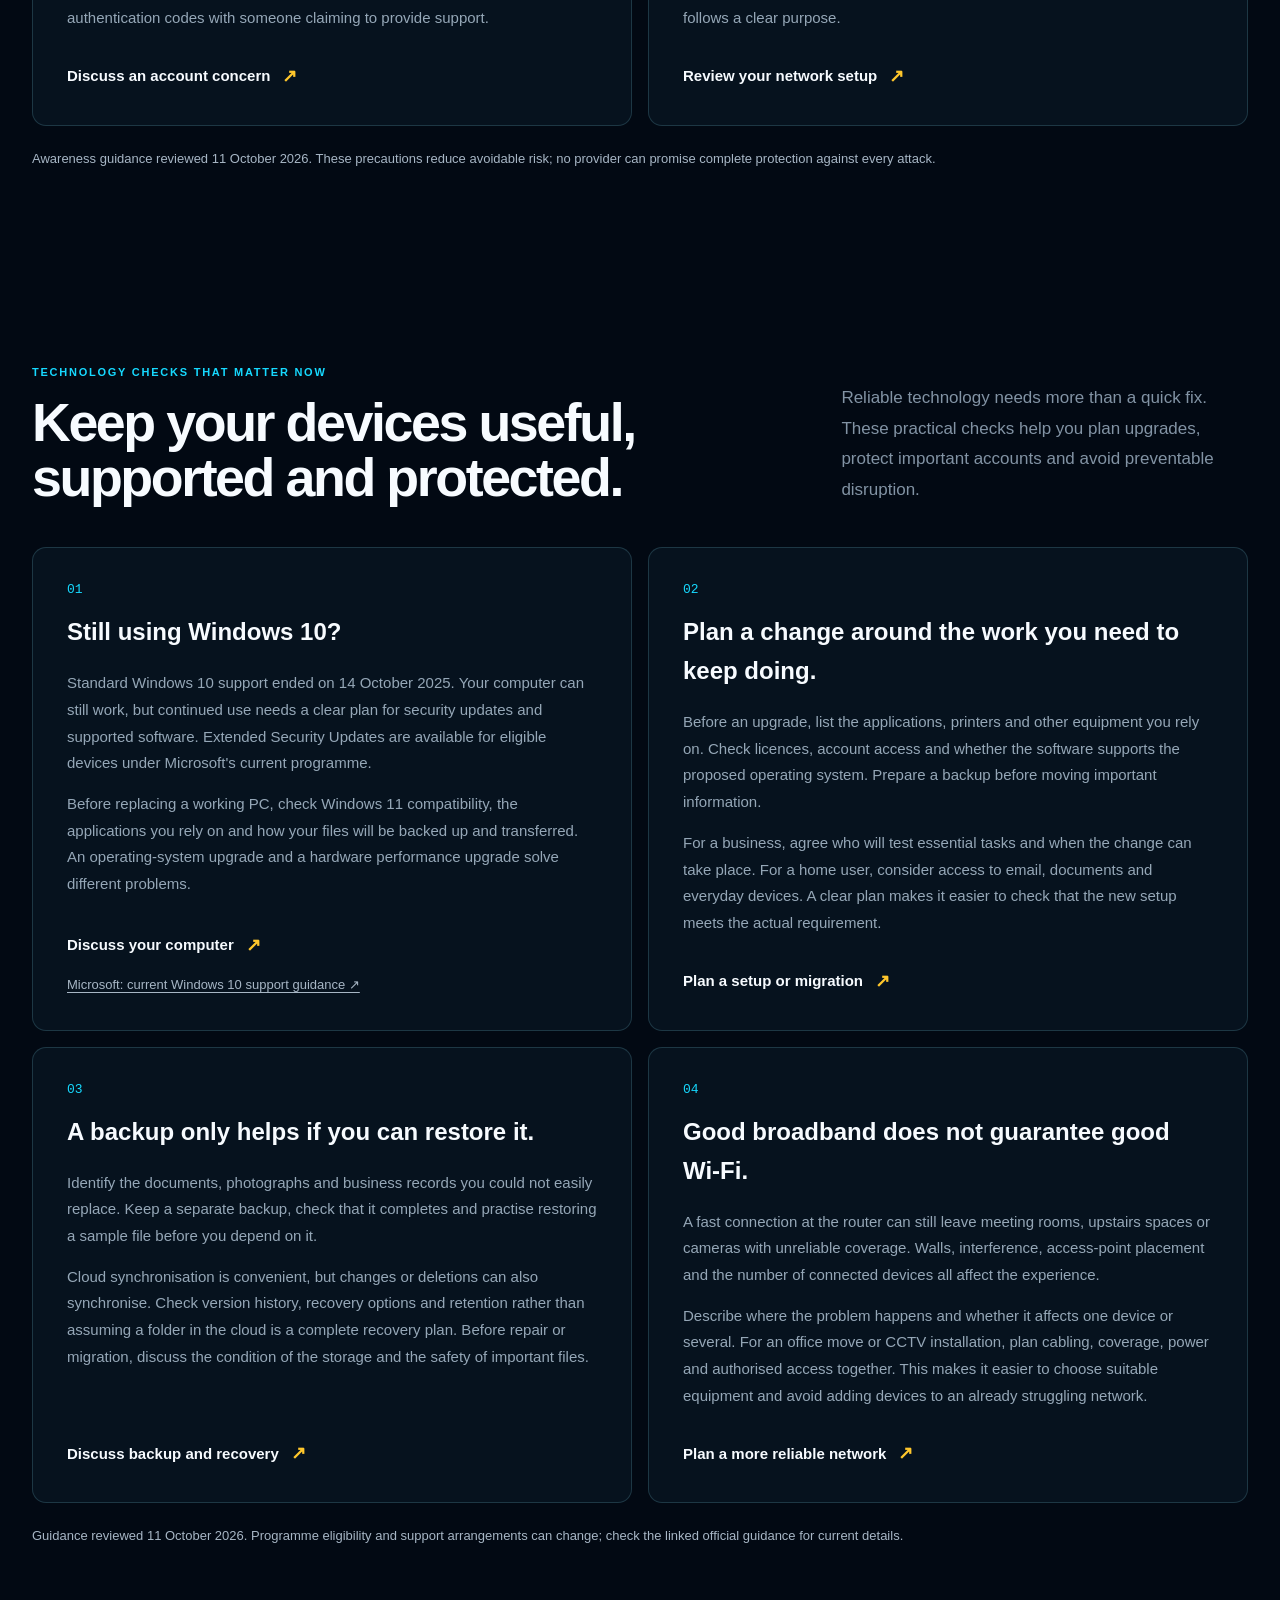
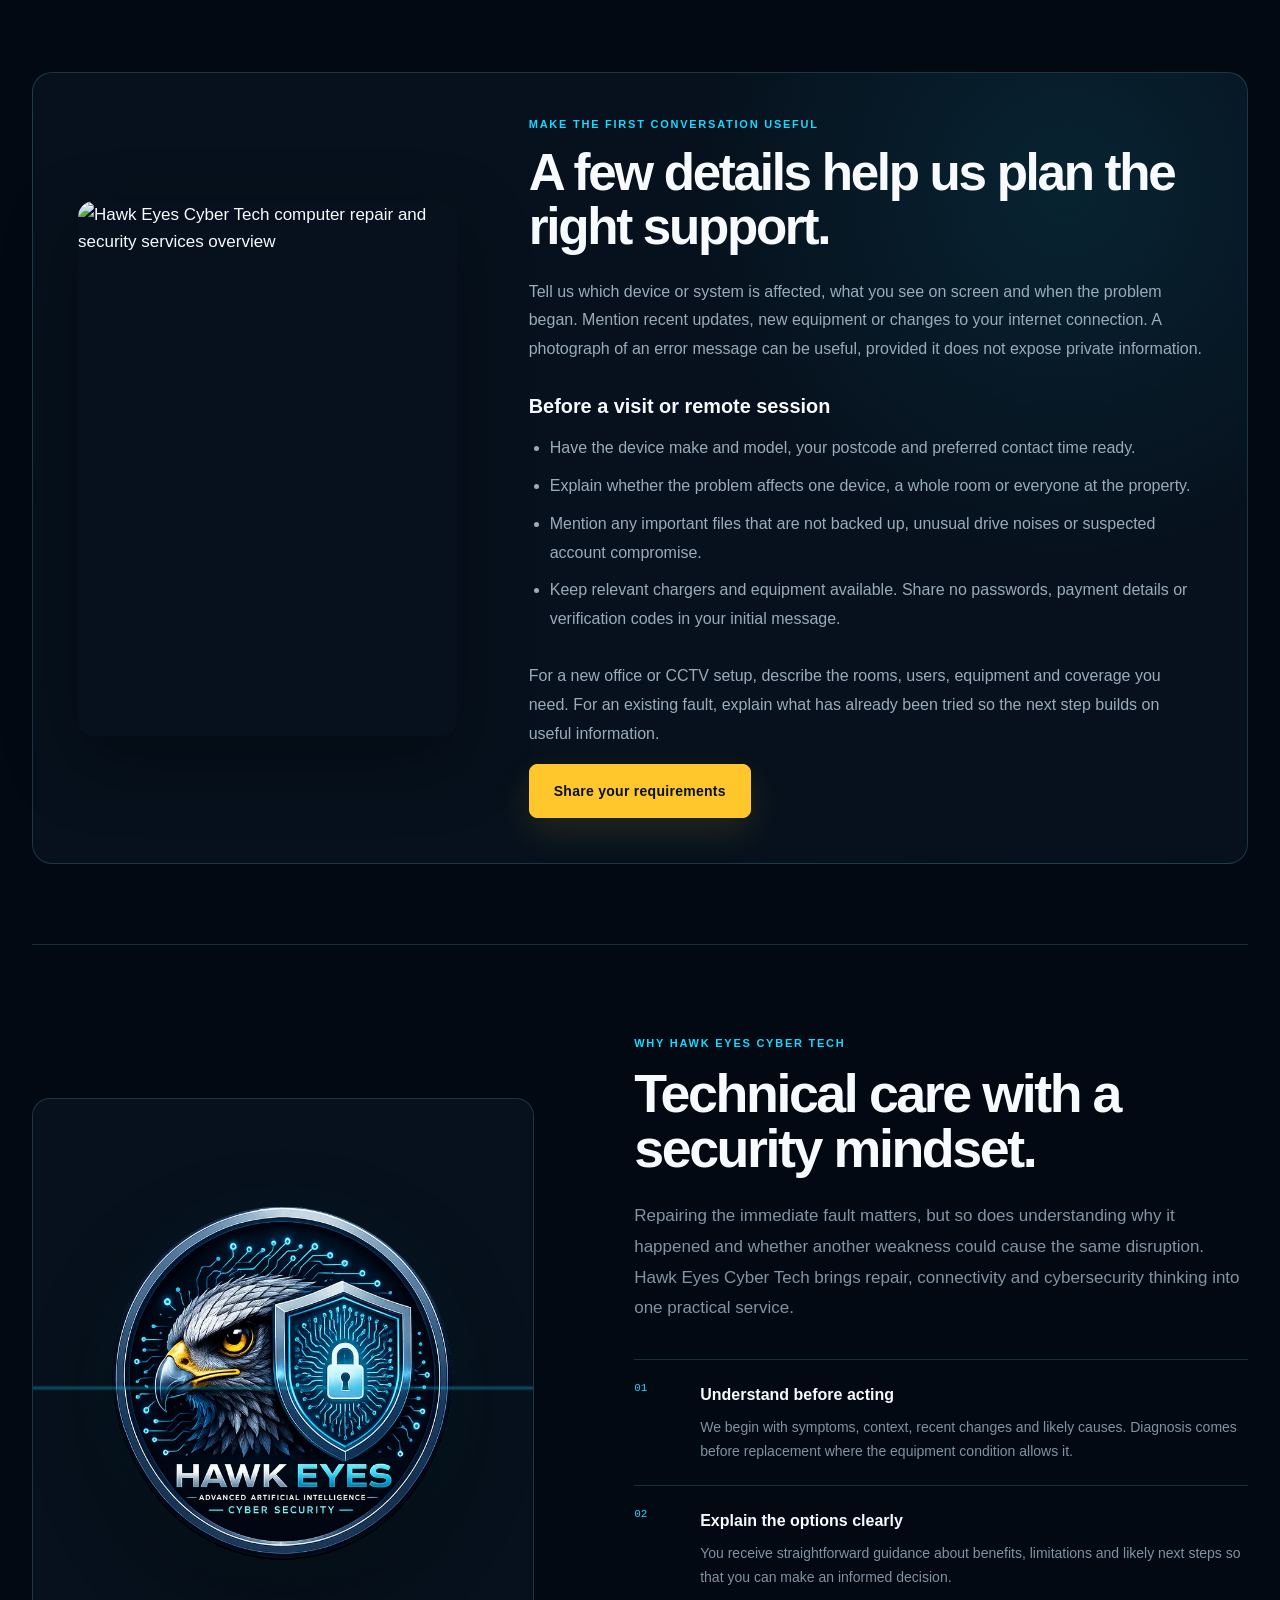
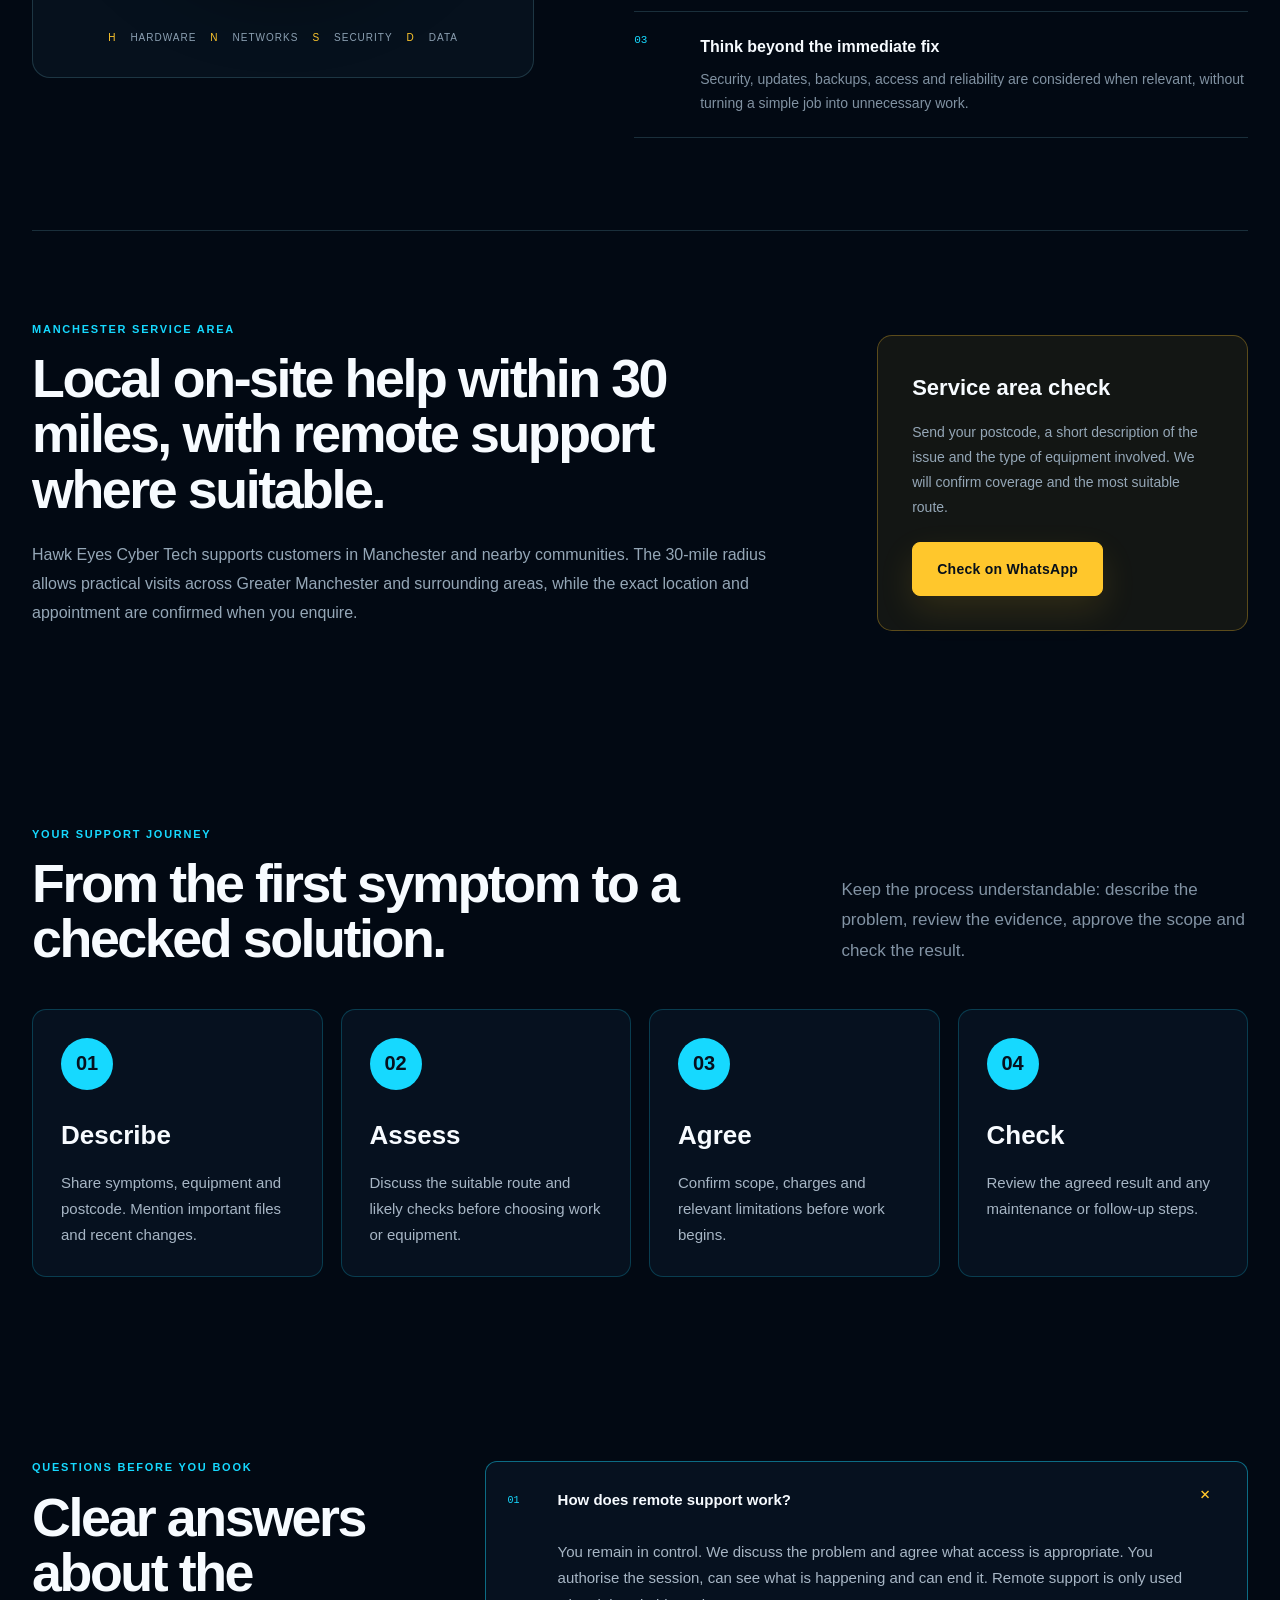
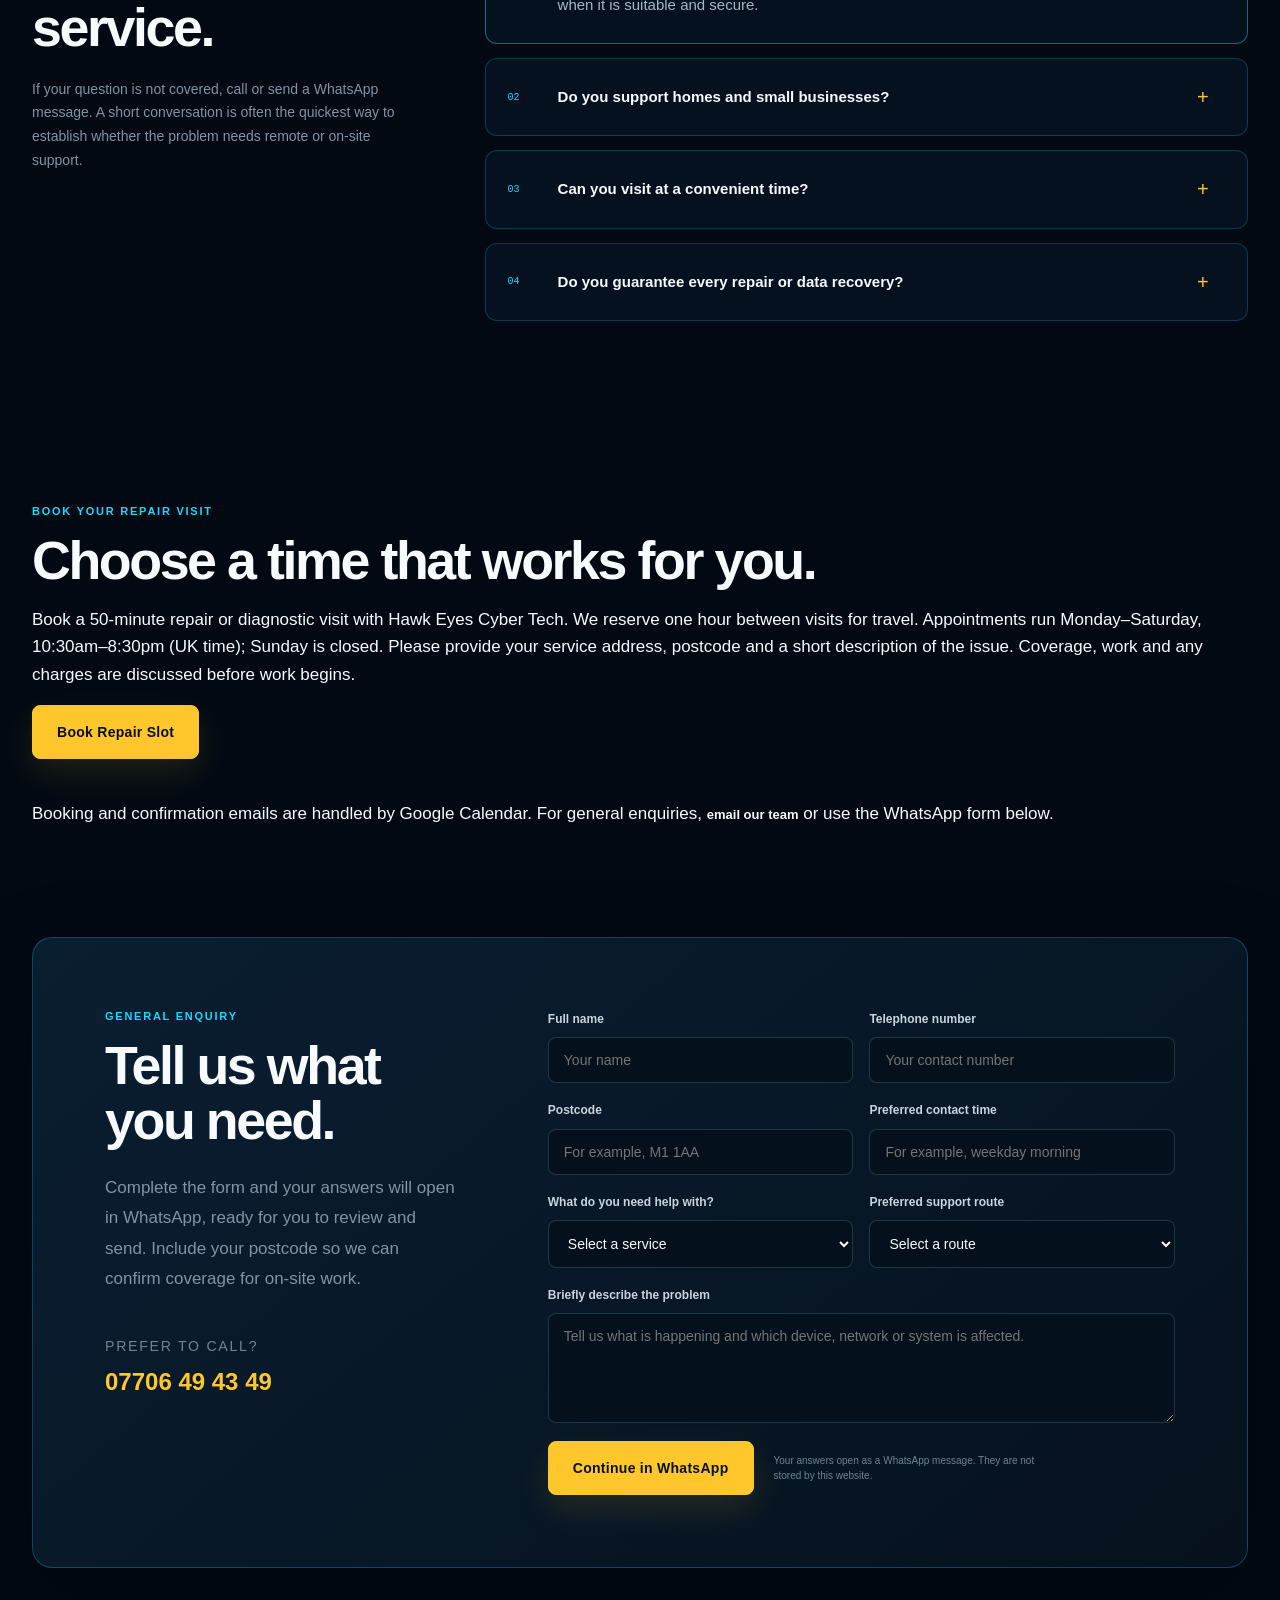
==== commit 25785893: "Add files via upload" ====
--- a/index.html
+++ b/index.html
@@ -21,7 +21,7 @@
 <meta content="Computer Repairs &amp; IT Support Manchester | Hawk Eyes Cyber Tech" name="twitter:title"/>
 <meta content="Qualified engineers for PC and laptop repairs, Wi-Fi, CCTV and small business IT support in Manchester. On-site within 30 miles and remote help where suitable." name="twitter:description"/>
 <meta content="https://hwkeyes.com/assets/og.png" name="twitter:image"/>
-<script type="application/ld+json">{"@context": "https://schema.org", "@graph": [{"@type": "Organization", "@id": "https://hwkeyes.com/#organization", "name": "Hawk Eyes Cyber Tech", "url": "https://hwkeyes.com/", "telephone": "+447375669959", "logo": "https://hwkeyes.com/assets/hawk-eyes-logo-small.webp", "areaServed": {"@type": "Place", "name": "Manchester and locations within an agreed 30-mile radius"}, "email": "info@hwkeyes.com"}, {"@type": "WebSite", "@id": "https://hwkeyes.com/#website", "url": "https://hwkeyes.com/", "name": "Hawk Eyes Cyber Tech", "publisher": {"@id": "https://hwkeyes.com/#organization"}}, {"@type": "WebPage", "@id": "https://hwkeyes.com/#webpage", "url": "https://hwkeyes.com/", "name": "Computer Repairs & IT Support Manchester | Hawk Eyes Cyber Tech", "description": "Qualified engineers for PC and laptop repairs, Wi-Fi, CCTV and small business IT support in Manchester. On-site within 30 miles and remote help where suitable.", "inLanguage": "en-GB", "isPartOf": {"@id": "https://hwkeyes.com/#website"}, "about": {"@id": "https://hwkeyes.com/#organization"}}]}</script>
+<script type="application/ld+json">{"@context": "https://schema.org", "@graph": [{"@type": "Organization", "@id": "https://hwkeyes.com/#organization", "name": "Hawk Eyes Cyber Tech", "url": "https://hwkeyes.com/", "telephone": "+447706494349", "logo": "https://hwkeyes.com/assets/hawk-eyes-logo-small.webp", "areaServed": {"@type": "Place", "name": "Manchester and locations within an agreed 30-mile radius"}, "email": "info@hwkeyes.com"}, {"@type": "WebSite", "@id": "https://hwkeyes.com/#website", "url": "https://hwkeyes.com/", "name": "Hawk Eyes Cyber Tech", "publisher": {"@id": "https://hwkeyes.com/#organization"}}, {"@type": "WebPage", "@id": "https://hwkeyes.com/#webpage", "url": "https://hwkeyes.com/", "name": "Computer Repairs & IT Support Manchester | Hawk Eyes Cyber Tech", "description": "Qualified engineers for PC and laptop repairs, Wi-Fi, CCTV and small business IT support in Manchester. On-site within 30 miles and remote help where suitable.", "inLanguage": "en-GB", "isPartOf": {"@id": "https://hwkeyes.com/#website"}, "about": {"@id": "https://hwkeyes.com/#organization"}}]}</script>
 <link href="assets/hawk-adviser.css?v=1.6.1" rel="stylesheet"/>
 </head>
 <body><a class="skip-link" href="#main-content">Skip to main content</a><header class="site-header">
@@ -32,24 +32,24 @@
 <nav aria-label="Main navigation" class="desktop-nav">
 <a href="services.html">Services</a><a href="about.html">Who We Are</a><a href="index.html#process">How It Works</a><a href="help-guides.html">Help &amp; Guides</a><a href="contact.html">Contact</a>
 </nav>
-<a class="header-call" href="tel:+447375669959"><span>Speak to us</span>0737 566 9959</a>
+<a class="header-call" href="tel:+447706494349"><span>Speak to us</span>07706 49 43 49</a>
 <a class="button button-small" href="https://calendar.app.google/uvvYfiRC657q7Sws6" rel="noopener" target="_blank">Book Repair Slot</a>
-<details class="mobile-menu"><summary aria-label="Open navigation">Menu</summary><div><a href="services.html">Services</a><a href="about.html">Who We Are</a><a href="index.html#process">How It Works</a><a href="help-guides.html">Help &amp; Guides</a><a href="contact.html">Contact</a><a href="tel:+447375669959">Call 0737 566 9959</a></div></details>
+<details class="mobile-menu"><summary aria-label="Open navigation">Menu</summary><div><a href="services.html">Services</a><a href="about.html">Who We Are</a><a href="index.html#process">How It Works</a><a href="help-guides.html">Help &amp; Guides</a><a href="contact.html">Contact</a><a href="tel:+447706494349">Call 07706 49 43 49</a></div></details>
 </header><main id="main-content" tabindex="-1">
 <section class="hero" id="top"><div aria-hidden="true" class="hero-grid"></div><div aria-hidden="true" class="hero-glow"></div>
-<div class="hero-content"><div class="hero-copy"><div class="eyebrow support-highlight"><span></span>Manchester on-site &amp; remote IT support</div><h1>Technology fixed.<br/><em>Security strengthened.</em></h1><p><strong>Qualified engineers. Clear advice. Practical support.</strong> Hawk Eyes Cyber Tech helps home and business users with computer repairs, Wi-Fi, networks, CCTV and cybersecurity across Manchester and within a 30-mile radius.</p><div class="hero-actions"><a class="button" href="https://calendar.app.google/uvvYfiRC657q7Sws6" rel="noopener" target="_blank">Book Repair Slot</a><a class="button button-outline" href="https://wa.me/447375669959?text=Hello%20Hawk%20Eyes%20Cyber%20Tech%2C%20I%20need%20help%20with%20a%20computer%20or%20IT%20service." rel="noopener" target="_blank">Message on WhatsApp</a></div><div class="hero-notes"><span><b>01</b> Qualified engineers</span><span><b>02</b> Convenient visits</span><span><b>03</b> Security-minded support</span></div></div>
+<div class="hero-content"><div class="hero-copy"><div class="eyebrow support-highlight"><span></span>Manchester on-site &amp; remote IT support</div><h1>Technology fixed.<br/><em>Security strengthened.</em></h1><p><strong>Qualified engineers. Clear advice. Practical support.</strong> Hawk Eyes Cyber Tech helps home and business users with computer repairs, Wi-Fi, networks, CCTV and cybersecurity across Manchester and within a 30-mile radius.</p><div class="hero-actions"><a class="button" href="https://calendar.app.google/uvvYfiRC657q7Sws6" rel="noopener" target="_blank">Book Repair Slot</a><a class="button button-outline" href="https://wa.me/447706494349?text=Hello%20Hawk%20Eyes%20Cyber%20Tech%2C%20I%20need%20help%20with%20a%20computer%20or%20IT%20service." rel="noopener" target="_blank">Message on WhatsApp</a></div><div class="hero-notes"><span><b>01</b> Qualified engineers</span><span><b>02</b> Convenient visits</span><span><b>03</b> Security-minded support</span></div></div>
 <div class="hero-visual"><div class="signal signal-one"></div><div class="signal signal-two"></div><div class="logo-orbit"><img alt="Hawk Eyes Cyber Tech eagle and cybersecurity shield" decoding="async" height="570" src="assets/hawk-eyes-logo.webp" width="570"/></div></div></div>
 <div class="service-ribbon"><a href="repairs.html"><span>01</span><strong>PC &amp; Device Repairs</strong><small>Diagnose · Repair · Upgrade</small></a><a href="networks.html"><span>02</span><strong>Network Planning &amp; Support</strong><small>Troubleshoot · Plan · Design · Harden</small></a><a href="cctv.html"><span>03</span><strong>CCTV Solutions</strong><small>Plan · Position · Record · Support</small></a><a href="cybersecurity-data.html"><span>04</span><strong>Cybersecurity &amp; Data</strong><small>Secure · Back up · Recover</small></a><a href="business-it.html"><span>05</span><strong>Business IT Support</strong><small>Support · Maintain · Improve</small></a></div>
 </section>
-<section class="price-promise" id="pricing"><div><span class="section-kicker">Great service. No hidden charges.</span><h2>A clear conversation before work begins.</h2></div><ul><li><b>✓</b> No call-out fee</li><li><b>✓</b> No travel-time charge</li><li><b>✓</b> No minimum service fee</li></ul><p>Applies within the agreed Manchester and 30-mile service area. Parts, specialist work or different arrangements are discussed before approval.</p></section><nav aria-label="Homepage sections" class="section-jump"><a href="#services">Services</a><a href="#qualified-engineers">Qualified engineers</a><a href="#common-examples">Common problems</a><a href="#updates">PC updates</a><a href="#cyber-awareness">Cybersecurity</a><a href="#book">Request support</a></nav><section class="section services-section" id="services"><div class="section-heading"><div><span class="section-kicker">What we offer</span><h2>One friendly place for five connected service areas.</h2></div><p>A computer fault may involve software, storage, security or the network. We look at those connections and explain them clearly instead of treating every symptom in isolation.</p></div><div class="service-grid"><a class="service-card amber" href="repairs.html"><div class="service-card-image"><img alt="" decoding="async" height="800" loading="lazy" src="assets/service-repairs.webp" width="1600"/></div><div class="service-card-body"><div class="card-top"><span class="card-number">01</span><span class="card-arrow">↗</span></div><span class="service-strap">Diagnose · Repair · Upgrade</span><h3>PC &amp; Device Repairs</h3><p>Practical help for slow, damaged or unreliable computers, from the first diagnosis through to a clear solution.</p><ul><li>Desktop and laptop diagnostics</li><li>Hardware repairs and upgrades</li><li>Software troubleshooting</li><li>PC setup and installation</li></ul><strong class="card-link">View detailed service</strong></div></a><a class="service-card cyan" href="networks.html"><div class="service-card-image"><img alt="" decoding="async" height="900" loading="lazy" src="assets/service-networks.webp" width="1600"/></div><div class="service-card-body"><div class="card-top"><span class="card-number">02</span><span class="card-arrow">↗</span></div><span class="service-strap">Troubleshoot · Plan · Design · Harden</span><h3>Network Planning &amp; Support</h3><p>Friendly help with network faults, Wi-Fi, planning, secure design, installation and hardening for homes and small organisations.</p><ul><li>Network fault troubleshooting</li><li>Requirements and capacity planning</li><li>Physical and logical network design</li><li>Wi-Fi coverage and access-point planning</li></ul><strong class="card-link">View detailed service</strong></div></a><a class="service-card blue" href="cctv.html"><div class="service-card-image"><img alt="" decoding="async" height="900" loading="lazy" src="assets/service-cctv.webp" width="1600"/></div><div class="service-card-body"><div class="card-top"><span class="card-number">03</span><span class="card-arrow">↗</span></div><span class="service-strap">Plan · Position · Record · Support</span><h3>CCTV Solutions</h3><p>CCTV planning, camera positioning, installation, recording, secure remote viewing and troubleshooting for homes and small organisations.</p><ul><li>CCTV site and coverage planning</li><li>Camera selection and positioning</li><li>Installation and network connection</li><li>Recorder and storage configuration</li></ul><strong class="card-link">View detailed service</strong></div></a><a class="service-card blue" href="cybersecurity-data.html"><div class="service-card-image"><img alt="" decoding="async" height="800" loading="lazy" src="assets/service-cybersecurity.webp" width="1600"/></div><div class="service-card-body"><div class="card-top"><span class="card-number">04</span><span class="card-arrow">↗</span></div><span class="service-strap">Secure · Back up · Recover</span><h3>Cybersecurity &amp; Data</h3><p>Straightforward protection against malware, account compromise, data loss and preventable security weaknesses.</p><ul><li>Virus and malware removal</li><li>Device security reviews</li><li>Account and access protection</li><li>Data backup planning</li></ul><strong class="card-link">View detailed service</strong></div></a><a class="service-card violet" href="business-it.html"><div class="service-card-image"><img alt="" decoding="async" height="900" loading="lazy" src="assets/service-business-it.webp" width="1600"/></div><div class="service-card-body"><div class="card-top"><span class="card-number">05</span><span class="card-arrow">↗</span></div><span class="service-strap">Support · Maintain · Improve</span><h3>Business IT Support</h3><p>Responsive technical support, workplace setup and sensible improvement planning for small organisations.</p><ul><li>New device and office setup</li><li>Preventative maintenance</li><li>Remote and on-site support</li><li>Network and access reviews</li></ul><strong class="card-link">View detailed service</strong></div></a></div></section><section class="credentials-section" id="qualified-engineers"><div class="section"><div class="section-heading"><div><span class="section-kicker">Knowledge you can rely on</span><h2>Qualified engineers who explain the work clearly.</h2></div><p>Our engineers are qualified across IT support, networking and cybersecurity. Qualifications held across our team include CompTIA A+, CompTIA Security+, Cisco CCNA and CCNP, Microsoft MCP and MCSE, and Level 7 cybersecurity qualifications. We explain the work, risks and practical options clearly.</p></div><div class="credential-grid"><article><img alt="" class="qualification-icon" height="72" src="assets/qualification-hardware.svg" width="72"/><h3>CompTIA qualifications</h3><p class="qualification-list">CompTIA A+ · CompTIA Security+</p><p>Hardware, operating systems and troubleshooting, alongside core security knowledge.</p></article><article><img alt="" class="qualification-icon" height="72" src="assets/qualification-systems.svg" width="72"/><h3>Microsoft qualifications</h3><p class="qualification-list">MCP · MCSE</p><p>Microsoft systems knowledge supported by previously earned credentials. MCP and MCSE are legacy qualifications; they are presented as historical achievements.</p></article><article><img alt="" class="qualification-icon" height="72" src="assets/qualification-network.svg" width="72"/><h3>Cisco qualifications</h3><p class="qualification-list">CCNA · CCNP</p><p>Networking qualifications supporting structured troubleshooting, configuration and secure network design.</p></article></div><div class="level-seven-qualification"><h3>Level 7 cybersecurity qualifications</h3><p>Our team also holds Level 7 cybersecurity qualifications, complementing our technical certifications and practical security knowledge.</p></div></div></section><section class="section symptom-section"><div class="symptom-copy"><span class="section-kicker">Not sure which service?</span><h2>What seems to be the problem?</h2><p>No technical knowledge needed. Tell us what is happening, when it started and anything that changed. We will help you understand the next step.</p><aside class="symptom-note"><strong>Concerned about your files or security?</strong><p>If a drive makes unusual noises, files disappear or an account seems compromised, repeated use may increase the risk. Ask for guidance before continuing; preserving evidence may help.</p></aside><a class="button symptom-call" href="tel:+447375669959">Call us <span>0737 566 9959</span></a></div><div class="symptom-board"><a aria-label="Computer will not start: discuss on WhatsApp (opens in a new tab)" class="symptom-card" href="https://wa.me/447375669959?text=Hello%20Hawk%20Eyes%20Cyber%20Tech%2C%20My%20computer%20will%20not%20start." rel="noopener" target="_blank"><span class="symptom-number">01</span><strong>Computer will not start</strong><small>Help with startup and power problems.</small><span class="symptom-action">Discuss on WhatsApp <span aria-hidden="true">↗</span></span></a><a aria-label="Wi-Fi keeps dropping: discuss on WhatsApp (opens in a new tab)" class="symptom-card" href="https://wa.me/447375669959?text=Hello%20Hawk%20Eyes%20Cyber%20Tech%2C%20My%20Wi-Fi%20keeps%20dropping." rel="noopener" target="_blank"><span class="symptom-number">02</span><strong>Wi-Fi keeps dropping</strong><small>Support with unreliable Wi-Fi and connections.</small><span class="symptom-action">Discuss on WhatsApp <span aria-hidden="true">↗</span></span></a><a aria-label="Device is unusually slow: discuss on WhatsApp (opens in a new tab)" class="symptom-card" href="https://wa.me/447375669959?text=Hello%20Hawk%20Eyes%20Cyber%20Tech%2C%20My%20device%20is%20unusually%20slow." rel="noopener" target="_blank"><span class="symptom-number">03</span><strong>Device is unusually slow</strong><small>Find what is slowing your device down.</small><span class="symptom-action">Discuss on WhatsApp <span aria-hidden="true">↗</span></span></a><a aria-label="Possible virus or scam: discuss on WhatsApp (opens in a new tab)" class="symptom-card" href="https://wa.me/447375669959?text=Hello%20Hawk%20Eyes%20Cyber%20Tech%2C%20I%20am%20concerned%20about%20a%20possible%20virus%20or%20scam." rel="noopener" target="_blank"><span class="symptom-number">04</span><strong>Possible virus or scam</strong><small>Help with suspicious activity and security concerns.</small><span class="symptom-action">Discuss on WhatsApp <span aria-hidden="true">↗</span></span></a><a aria-label="Files have disappeared: discuss on WhatsApp (opens in a new tab)" class="symptom-card" href="https://wa.me/447375669959?text=Hello%20Hawk%20Eyes%20Cyber%20Tech%2C%20My%20files%20have%20disappeared." rel="noopener" target="_blank"><span class="symptom-number">05</span><strong>Files have disappeared</strong><small>Discuss missing files and recovery options.</small><span class="symptom-action">Discuss on WhatsApp <span aria-hidden="true">↗</span></span></a><a aria-label="New office or CCTV setup: discuss on WhatsApp (opens in a new tab)" class="symptom-card" href="https://wa.me/447375669959?text=Hello%20Hawk%20Eyes%20Cyber%20Tech%2C%20I%20would%20like%20help%20planning%20a%20new%20office%20or%20CCTV%20setup." rel="noopener" target="_blank"><span class="symptom-number">06</span><strong>New office or CCTV setup</strong><small>Plan equipment, connectivity and camera coverage.</small><span class="symptom-action">Discuss on WhatsApp <span aria-hidden="true">↗</span></span></a></div></section>
+<section class="price-promise" id="pricing"><div><span class="section-kicker">Great service. No hidden charges.</span><h2>A clear conversation before work begins.</h2></div><ul><li><b>✓</b> No call-out fee</li><li><b>✓</b> No travel-time charge</li><li><b>✓</b> No minimum service fee</li></ul><p>Applies within the agreed Manchester and 30-mile service area. Parts, specialist work or different arrangements are discussed before approval.</p></section><nav aria-label="Homepage sections" class="section-jump"><a href="#services">Services</a><a href="#qualified-engineers">Qualified engineers</a><a href="#common-examples">Common problems</a><a href="#updates">PC updates</a><a href="#cyber-awareness">Cybersecurity</a><a href="#book">Request support</a></nav><section class="section services-section" id="services"><div class="section-heading"><div><span class="section-kicker">What we offer</span><h2>One friendly place for five connected service areas.</h2></div><p>A computer fault may involve software, storage, security or the network. We look at those connections and explain them clearly instead of treating every symptom in isolation.</p></div><div class="service-grid"><a class="service-card amber" href="repairs.html"><div class="service-card-image"><img alt="" decoding="async" height="800" loading="lazy" src="assets/service-repairs.webp" width="1600"/></div><div class="service-card-body"><div class="card-top"><span class="card-number">01</span><span class="card-arrow">↗</span></div><span class="service-strap">Diagnose · Repair · Upgrade</span><h3>PC &amp; Device Repairs</h3><p>Practical help for slow, damaged or unreliable computers, from the first diagnosis through to a clear solution.</p><ul><li>Desktop and laptop diagnostics</li><li>Hardware repairs and upgrades</li><li>Software troubleshooting</li><li>PC setup and installation</li></ul><strong class="card-link">View detailed service</strong></div></a><a class="service-card cyan" href="networks.html"><div class="service-card-image"><img alt="" decoding="async" height="900" loading="lazy" src="assets/service-networks.webp" width="1600"/></div><div class="service-card-body"><div class="card-top"><span class="card-number">02</span><span class="card-arrow">↗</span></div><span class="service-strap">Troubleshoot · Plan · Design · Harden</span><h3>Network Planning &amp; Support</h3><p>Friendly help with network faults, Wi-Fi, planning, secure design, installation and hardening for homes and small organisations.</p><ul><li>Network fault troubleshooting</li><li>Requirements and capacity planning</li><li>Physical and logical network design</li><li>Wi-Fi coverage and access-point planning</li></ul><strong class="card-link">View detailed service</strong></div></a><a class="service-card blue" href="cctv.html"><div class="service-card-image"><img alt="" decoding="async" height="900" loading="lazy" src="assets/service-cctv.webp" width="1600"/></div><div class="service-card-body"><div class="card-top"><span class="card-number">03</span><span class="card-arrow">↗</span></div><span class="service-strap">Plan · Position · Record · Support</span><h3>CCTV Solutions</h3><p>CCTV planning, camera positioning, installation, recording, secure remote viewing and troubleshooting for homes and small organisations.</p><ul><li>CCTV site and coverage planning</li><li>Camera selection and positioning</li><li>Installation and network connection</li><li>Recorder and storage configuration</li></ul><strong class="card-link">View detailed service</strong></div></a><a class="service-card blue" href="cybersecurity-data.html"><div class="service-card-image"><img alt="" decoding="async" height="800" loading="lazy" src="assets/service-cybersecurity.webp" width="1600"/></div><div class="service-card-body"><div class="card-top"><span class="card-number">04</span><span class="card-arrow">↗</span></div><span class="service-strap">Secure · Back up · Recover</span><h3>Cybersecurity &amp; Data</h3><p>Straightforward protection against malware, account compromise, data loss and preventable security weaknesses.</p><ul><li>Virus and malware removal</li><li>Device security reviews</li><li>Account and access protection</li><li>Data backup planning</li></ul><strong class="card-link">View detailed service</strong></div></a><a class="service-card violet" href="business-it.html"><div class="service-card-image"><img alt="" decoding="async" height="900" loading="lazy" src="assets/service-business-it.webp" width="1600"/></div><div class="service-card-body"><div class="card-top"><span class="card-number">05</span><span class="card-arrow">↗</span></div><span class="service-strap">Support · Maintain · Improve</span><h3>Business IT Support</h3><p>Responsive technical support, workplace setup and sensible improvement planning for small organisations.</p><ul><li>New device and office setup</li><li>Preventative maintenance</li><li>Remote and on-site support</li><li>Network and access reviews</li></ul><strong class="card-link">View detailed service</strong></div></a></div></section><section class="credentials-section" id="qualified-engineers"><div class="section"><div class="section-heading"><div><span class="section-kicker">Knowledge you can rely on</span><h2>Qualified engineers who explain the work clearly.</h2></div><p>Our engineers are qualified across IT support, networking and cybersecurity. Qualifications held across our team include CompTIA A+, CompTIA Security+, Cisco CCNA and CCNP, Microsoft MCP and MCSE, and Level 7 cybersecurity qualifications. We explain the work, risks and practical options clearly.</p></div><div class="credential-grid"><article><img alt="" class="qualification-icon" height="72" src="assets/qualification-hardware.svg" width="72"/><h3>CompTIA qualifications</h3><p class="qualification-list">CompTIA A+ · CompTIA Security+</p><p>Hardware, operating systems and troubleshooting, alongside core security knowledge.</p></article><article><img alt="" class="qualification-icon" height="72" src="assets/qualification-systems.svg" width="72"/><h3>Microsoft qualifications</h3><p class="qualification-list">MCP · MCSE</p><p>Microsoft systems knowledge supported by previously earned credentials. MCP and MCSE are legacy qualifications; they are presented as historical achievements.</p></article><article><img alt="" class="qualification-icon" height="72" src="assets/qualification-network.svg" width="72"/><h3>Cisco qualifications</h3><p class="qualification-list">CCNA · CCNP</p><p>Networking qualifications supporting structured troubleshooting, configuration and secure network design.</p></article></div><div class="level-seven-qualification"><h3>Level 7 cybersecurity qualifications</h3><p>Our team also holds Level 7 cybersecurity qualifications, complementing our technical certifications and practical security knowledge.</p></div></div></section><section class="section symptom-section"><div class="symptom-copy"><span class="section-kicker">Not sure which service?</span><h2>What seems to be the problem?</h2><p>No technical knowledge needed. Tell us what is happening, when it started and anything that changed. We will help you understand the next step.</p><aside class="symptom-note"><strong>Concerned about your files or security?</strong><p>If a drive makes unusual noises, files disappear or an account seems compromised, repeated use may increase the risk. Ask for guidance before continuing; preserving evidence may help.</p></aside><a class="button symptom-call" href="tel:+447706494349">Call us <span>07706 49 43 49</span></a></div><div class="symptom-board"><a aria-label="Computer will not start: discuss on WhatsApp (opens in a new tab)" class="symptom-card" href="https://wa.me/447706494349?text=Hello%20Hawk%20Eyes%20Cyber%20Tech%2C%20My%20computer%20will%20not%20start." rel="noopener" target="_blank"><span class="symptom-number">01</span><strong>Computer will not start</strong><small>Help with startup and power problems.</small><span class="symptom-action">Discuss on WhatsApp <span aria-hidden="true">↗</span></span></a><a aria-label="Wi-Fi keeps dropping: discuss on WhatsApp (opens in a new tab)" class="symptom-card" href="https://wa.me/447706494349?text=Hello%20Hawk%20Eyes%20Cyber%20Tech%2C%20My%20Wi-Fi%20keeps%20dropping." rel="noopener" target="_blank"><span class="symptom-number">02</span><strong>Wi-Fi keeps dropping</strong><small>Support with unreliable Wi-Fi and connections.</small><span class="symptom-action">Discuss on WhatsApp <span aria-hidden="true">↗</span></span></a><a aria-label="Device is unusually slow: discuss on WhatsApp (opens in a new tab)" class="symptom-card" href="https://wa.me/447706494349?text=Hello%20Hawk%20Eyes%20Cyber%20Tech%2C%20My%20device%20is%20unusually%20slow." rel="noopener" target="_blank"><span class="symptom-number">03</span><strong>Device is unusually slow</strong><small>Find what is slowing your device down.</small><span class="symptom-action">Discuss on WhatsApp <span aria-hidden="true">↗</span></span></a><a aria-label="Possible virus or scam: discuss on WhatsApp (opens in a new tab)" class="symptom-card" href="https://wa.me/447706494349?text=Hello%20Hawk%20Eyes%20Cyber%20Tech%2C%20I%20am%20concerned%20about%20a%20possible%20virus%20or%20scam." rel="noopener" target="_blank"><span class="symptom-number">04</span><strong>Possible virus or scam</strong><small>Help with suspicious activity and security concerns.</small><span class="symptom-action">Discuss on WhatsApp <span aria-hidden="true">↗</span></span></a><a aria-label="Files have disappeared: discuss on WhatsApp (opens in a new tab)" class="symptom-card" href="https://wa.me/447706494349?text=Hello%20Hawk%20Eyes%20Cyber%20Tech%2C%20My%20files%20have%20disappeared." rel="noopener" target="_blank"><span class="symptom-number">05</span><strong>Files have disappeared</strong><small>Discuss missing files and recovery options.</small><span class="symptom-action">Discuss on WhatsApp <span aria-hidden="true">↗</span></span></a><a aria-label="New office or CCTV setup: discuss on WhatsApp (opens in a new tab)" class="symptom-card" href="https://wa.me/447706494349?text=Hello%20Hawk%20Eyes%20Cyber%20Tech%2C%20I%20would%20like%20help%20planning%20a%20new%20office%20or%20CCTV%20setup." rel="noopener" target="_blank"><span class="symptom-number">06</span><strong>New office or CCTV setup</strong><small>Plan equipment, connectivity and camera coverage.</small><span class="symptom-action">Discuss on WhatsApp <span aria-hidden="true">↗</span></span></a></div></section>
 <section class="section support-routes"><div class="section-heading"><div><span class="section-kicker">Choose the right kind of help</span><h2>Support that fits the problem and the place.</h2></div><p>Start with what you have noticed. We will discuss whether the work needs a visit, a remote session or a focused security review.</p></div><div class="support-route-grid"><article><span>01</span><h3>On-site IT Support</h3><p>For physical repairs, cabling, Wi-Fi surveys, CCTV installation and jobs involving several devices at your property. Tell us your postcode and the affected equipment so we can plan the visit.</p></article><article><span>02</span><h3>Remote IT Support</h3><p>For suitable software, email, update and configuration problems when the device can connect. Access starts with your permission; you can see the session and end it at any time.</p></article><article><span>03</span><h3>Cybersecurity Services</h3><p>For suspicious activity, account protection, secure settings and backup planning. We explain immediate priorities and practical improvements, with specialist requirements discussed before work is agreed.</p></article></div></section>
 <section class="section support-illustration"><figure><img alt="Concept illustration of a laptop fault, connected computers, router, CCTV camera and protected backup files" decoding="async" height="600" loading="lazy" sizes="(max-width:700px) 100vw, 50vw" src="assets/connected-it-support.webp" srcset="assets/connected-it-support-small.webp 640w, assets/connected-it-support.webp 1200w" width="1200"/><figcaption>Concept illustration of connected IT services; not a customer installation.</figcaption></figure><div><span class="section-kicker">Repairs, connectivity and security</span><h2>Look at the connections behind the problem.</h2><p>A camera going offline may have a power or network fault. A slow computer may have a storage problem rather than needing replacement. An account concern may affect email and the services connected to it.</p><p>Hawk Eyes Cyber Tech engineers consider the relevant connections, explain what needs checking and agree the scope before work begins. Use the examples below to find the service closest to your enquiry.</p><a class="button" href="services.html">Explore IT services in Manchester</a></div></section><section class="section common-examples" id="common-examples"><div class="section-heading"><div><span class="section-kicker">Illustrative scenarios · not customer case studies</span><h2>Everyday problems. A clear place to start.</h2></div><p>These examples describe common enquiries. A diagnosis depends on the actual device, evidence and agreed assessment; they are not promises of a particular outcome.</p></div><div class="scenario-grid"><article><span aria-hidden="true" class="scenario-icon">PC</span><h3>Laptop takes minutes to start</h3><p><strong>The situation:</strong> A home user notices slow startup and freezing.</p><p><strong>A useful first check:</strong> Storage condition, available space, memory use and background activity need checking before an upgrade is recommended.</p><a class="text-link" href="repairs.html">Explore the relevant service <span aria-hidden="true">↗</span></a></article><article><span aria-hidden="true" class="scenario-icon">Wi-Fi</span><h3>Video calls drop upstairs</h3><p><strong>The situation:</strong> A connection works near the router but fails in another room.</p><p><strong>A useful first check:</strong> Compare affected devices and locations; review coverage, interference and access-point placement.</p><a class="text-link" href="networks.html">Explore the relevant service <span aria-hidden="true">↗</span></a></article><article><span aria-hidden="true" class="scenario-icon">CCTV</span><h3>Live pictures, but no recordings</h3><p><strong>The situation:</strong> A shop can see cameras but cannot find yesterday's footage.</p><p><strong>A useful first check:</strong> Check recording schedules, storage health, date and time, and retention settings before assuming a camera has failed.</p><a class="text-link" href="cctv.html">Explore the relevant service <span aria-hidden="true">↗</span></a></article><article><span aria-hidden="true" class="scenario-icon">Security</span><h3>An unexpected login or payment request</h3><p><strong>The situation:</strong> An email asks an employee to approve new bank details.</p><p><strong>A useful first check:</strong> Verify the request using a known contact route and report suspicious activity promptly.</p><a class="text-link" href="cybersecurity-data.html">Explore the relevant service <span aria-hidden="true">↗</span></a></article><article><span aria-hidden="true" class="scenario-icon">Backup</span><h3>Important files exist on only one PC</h3><p><strong>The situation:</strong> A device failure could remove the only copy of family photos or business records.</p><p><strong>A useful first check:</strong> Identify essential files, arrange a separate backup and check that a sample restore works.</p><a class="text-link" href="cybersecurity-data.html">Explore the relevant service <span aria-hidden="true">↗</span></a></article><article><span aria-hidden="true" class="scenario-icon">Business</span><h3>A new starter cannot work</h3><p><strong>The situation:</strong> A new employee has a computer but lacks the right software or printer access.</p><p><strong>A useful first check:</strong> Plan authorised accounts, applications, updates, peripherals and backup requirements around the role.</p><a class="text-link" href="business-it.html">Explore the relevant service <span aria-hidden="true">↗</span></a></article></div></section><section class="section update-awareness" id="updates"><div class="section-heading"><div><span class="section-kicker">Updates are part of everyday maintenance</span><h2>A PC that still works can still need urgent attention.</h2></div><p>At home and at work, updates are easily postponed because a restart feels inconvenient or the computer appears to be running normally. Unresolved update failures can also go unnoticed. Working normally does not prove that a device is protected.</p></div><div class="help-detail-grid"><article><span class="advice-number">01</span><h3>What happens when updates are missed?</h3><p>Security updates repair weaknesses that attackers may exploit. Delaying them can leave a known weakness open for longer. Outdated software can also miss reliability fixes and become incompatible with newer applications or services.</p><p>For home users, a successful attack could expose private information or put access to accounts and photographs at risk. For businesses, disruption can stop staff working, delay customer service and create recovery costs. Missing an update does not guarantee an attack, but it can increase avoidable exposure.</p><a class="text-link" href="repairs.html">Get help with failed updates <span aria-hidden="true">↗</span></a></article><article><span class="advice-number">02</span><h3>Update more than Windows.</h3><p>Browsers, office applications and device software also need attention. Routers and CCTV equipment may have manufacturer firmware updates. Check that the product is still supported and use trusted update sources.</p><p>Enable automatic updates where suitable, allow required restarts and check that installation completed. Businesses should assign responsibility, record supported versions and plan maintenance around essential work. Backups and compatibility checks help prepare for larger changes.</p><a class="text-link" href="business-it.html">Discuss ongoing maintenance <span aria-hidden="true">↗</span></a></article></div><aside class="security-callout"><strong>Qualified help with the checks that are easy to miss.</strong><p>Hawk Eyes Cyber Tech can review update status, investigate failed installations and discuss supported-system options, backups and account protection. Antivirus software is one part of protection; it does not replace security updates, safe access settings or a recovery plan.</p><a class="button" href="contact.html#book">Ask for a device and security review</a></aside><a class="advice-source" href="https://www.ncsc.gov.uk/collection/small-organisations-guide-to-cyber-security" rel="noopener" target="_blank">NCSC: security guidance for small organisations ↗</a></section><section class="section cyber-awareness" id="cyber-awareness"><div class="section-heading"><div><span class="section-kicker">Cybersecurity awareness for homes and businesses</span><h2>Recognise the risks before they disrupt your day.</h2></div><p>Current cyber threats affect personal devices, cloud accounts and small organisations as well as large companies. Understanding common attack methods helps you choose practical safeguards and seek help sooner.</p></div><div class="help-detail-grid"><article><span class="advice-number">01</span><h3>Phishing and payment scams</h3><p>Unexpected messages can imitate a supplier, bank, delivery company or colleague. They may ask you to sign in on a fake page, open an attachment or approve an urgent payment. A familiar logo or sender name is not proof that a request is genuine.</p><p>Verify changes to payment details and unusual requests through a contact route you already trust. Businesses should make it easy for staff to report concerns promptly. People, technical controls and clear processes work together.</p><a class="advice-source" href="https://www.ncsc.gov.uk/guidance/phishing" rel="noopener" target="_blank">NCSC: defending against phishing ↗</a></article><article><span class="advice-number">02</span><h3>Malware and ransomware</h3><p>Malicious software can disrupt a device or access information. Ransomware can make files unavailable, and an incident may also involve data theft. Shared storage and connected systems can widen the disruption.</p><p>Keep supported software updated, limit unnecessary access and maintain separate, tested backups. If you suspect an infection, seek guidance before continuing to use affected equipment. Recovery depends on the incident and the condition of the available backups.</p><a class="advice-source" href="https://www.ncsc.gov.uk/guidance/mitigating-malware-and-ransomware-attacks" rel="noopener" target="_blank">NCSC: reducing malware and ransomware risk ↗</a></article><article><span class="advice-number">03</span><h3>Stolen accounts and reused passwords</h3><p>A stolen password can let someone impersonate you, read email or misuse connected services. Reusing a password can put several accounts at risk if one service is compromised.</p><p>Use unique passwords, two-step verification where available and secure recovery arrangements. Review unexpected sign-in alerts through the genuine service. Do not approve a login prompt you did not initiate or share authentication codes with someone claiming to provide support.</p><a class="text-link" href="cybersecurity-data.html">Discuss an account concern <span aria-hidden="true">↗</span></a></article><article><span class="advice-number">04</span><h3>Old equipment and unnecessary access</h3><p>Support status matters for PCs, routers and cameras. Equipment can continue operating after its manufacturer stops providing security fixes. Default passwords, shared logins and unnecessary remote access can add further risk.</p><p>Review who needs access and remove it when no longer required. Ask about firmware support and secure settings before exposing equipment online. Where suitable, separate guest and security devices from business systems so access follows a clear purpose.</p><a class="text-link" href="networks.html">Review your network setup <span aria-hidden="true">↗</span></a></article></div><p class="advice-reviewed">Awareness guidance reviewed 11 October 2026. These precautions reduce avoidable risk; no provider can promise complete protection against every attack.</p></section><section class="section help-details" id="practical-advice"><div class="section-heading"><div><span class="section-kicker">Technology checks that matter now</span><h2>Keep your devices useful, supported and protected.</h2></div><p>Reliable technology needs more than a quick fix. These practical checks help you plan upgrades, protect important accounts and avoid preventable disruption.</p></div><div class="help-detail-grid"><article><span class="advice-number">01</span><h3>Still using Windows 10?</h3><p>Standard Windows 10 support ended on 14 October 2025. Your computer can still work, but continued use needs a clear plan for security updates and supported software. Extended Security Updates are available for eligible devices under Microsoft's current programme.</p><p>Before replacing a working PC, check Windows 11 compatibility, the applications you rely on and how your files will be backed up and transferred. An operating-system upgrade and a hardware performance upgrade solve different problems.</p><a class="text-link" href="repairs.html">Discuss your computer <span aria-hidden="true">↗</span></a><a class="advice-source" href="https://support.microsoft.com/en-gb/windows/deployment/updates-lifecycle/windows-10-support-has-ended-on-october-14-2025" rel="noopener" target="_blank">Microsoft: current Windows 10 support guidance ↗</a></article><article><span class="advice-number">02</span><h3>Plan a change around the work you need to keep doing.</h3><p>Before an upgrade, list the applications, printers and other equipment you rely on. Check licences, account access and whether the software supports the proposed operating system. Prepare a backup before moving important information.</p><p>For a business, agree who will test essential tasks and when the change can take place. For a home user, consider access to email, documents and everyday devices. A clear plan makes it easier to check that the new setup meets the actual requirement.</p><a class="text-link" href="business-it.html">Plan a setup or migration <span aria-hidden="true">↗</span></a></article><article><span class="advice-number">03</span><h3>A backup only helps if you can restore it.</h3><p>Identify the documents, photographs and business records you could not easily replace. Keep a separate backup, check that it completes and practise restoring a sample file before you depend on it.</p><p>Cloud synchronisation is convenient, but changes or deletions can also synchronise. Check version history, recovery options and retention rather than assuming a folder in the cloud is a complete recovery plan. Before repair or migration, discuss the condition of the storage and the safety of important files.</p><a class="text-link" href="cybersecurity-data.html">Discuss backup and recovery <span aria-hidden="true">↗</span></a></article><article><span class="advice-number">04</span><h3>Good broadband does not guarantee good Wi-Fi.</h3><p>A fast connection at the router can still leave meeting rooms, upstairs spaces or cameras with unreliable coverage. Walls, interference, access-point placement and the number of connected devices all affect the experience.</p><p>Describe where the problem happens and whether it affects one device or several. For an office move or CCTV installation, plan cabling, coverage, power and authorised access together. This makes it easier to choose suitable equipment and avoid adding devices to an already struggling network.</p><a class="text-link" href="networks.html">Plan a more reliable network <span aria-hidden="true">↗</span></a></article></div><p class="advice-reviewed">Guidance reviewed 11 October 2026. Programme eligibility and support arrangements can change; check the linked official guidance for current details.</p></section>
-<section class="marketing-feature"><div class="marketing-image"><img alt="Hawk Eyes Cyber Tech computer repair and security services overview" decoding="async" height="1272" loading="lazy" src="assets/marketing.webp" width="900"/></div><div class="marketing-copy"><span class="section-kicker">Make the first conversation useful</span><h2>A few details help us plan the right support.</h2><p>Tell us which device or system is affected, what you see on screen and when the problem began. Mention recent updates, new equipment or changes to your internet connection. A photograph of an error message can be useful, provided it does not expose private information.</p><h3>Before a visit or remote session</h3><ul><li>Have the device make and model, your postcode and preferred contact time ready.</li><li>Explain whether the problem affects one device, a whole room or everyone at the property.</li><li>Mention any important files that are not backed up, unusual drive noises or suspected account compromise.</li><li>Keep relevant chargers and equipment available. Share no passwords, payment details or verification codes in your initial message.</li></ul><p>For a new office or CCTV setup, describe the rooms, users, equipment and coverage you need. For an existing fault, explain what has already been tried so the next step builds on useful information.</p><a class="button" href="contact.html#book">Share your requirements</a></div></section>
+<section class="marketing-feature"><div class="marketing-image"><img alt="Hawk Eyes Cyber Tech computer repair and security services overview" decoding="async" height="1272" loading="lazy" src="assets/marketing.png" width="900"/></div><div class="marketing-copy"><span class="section-kicker">Make the first conversation useful</span><h2>A few details help us plan the right support.</h2><p>Tell us which device or system is affected, what you see on screen and when the problem began. Mention recent updates, new equipment or changes to your internet connection. A photograph of an error message can be useful, provided it does not expose private information.</p><h3>Before a visit or remote session</h3><ul><li>Have the device make and model, your postcode and preferred contact time ready.</li><li>Explain whether the problem affects one device, a whole room or everyone at the property.</li><li>Mention any important files that are not backed up, unusual drive noises or suspected account compromise.</li><li>Keep relevant chargers and equipment available. Share no passwords, payment details or verification codes in your initial message.</li></ul><p>For a new office or CCTV setup, describe the rooms, users, equipment and coverage you need. For an existing fault, explain what has already been tried so the next step builds on useful information.</p><a class="button" href="contact.html#book">Share your requirements</a></div></section>
 <section class="section why-section"><div class="why-visual"><div class="why-badge"><img alt="Hawk Eyes Cyber Tech eagle and security shield" decoding="async" height="430" loading="lazy" src="assets/hawk-eyes-logo.webp" width="430"/></div><div aria-hidden="true" class="scan-line"></div><p><span>H</span> Hardware <span>N</span> Networks <span>S</span> Security <span>D</span> Data</p></div><div class="why-copy"><span class="section-kicker">Why Hawk Eyes Cyber Tech</span><h2>Technical care with a security mindset.</h2><p>Repairing the immediate fault matters, but so does understanding why it happened and whether another weakness could cause the same disruption. Hawk Eyes Cyber Tech brings repair, connectivity and cybersecurity thinking into one practical service.</p><div class="value-list"><article><span>01</span><div><h3>Understand before acting</h3><p>We begin with symptoms, context, recent changes and likely causes. Diagnosis comes before replacement where the equipment condition allows it.</p></div></article><article><span>02</span><div><h3>Explain the options clearly</h3><p>You receive straightforward guidance about benefits, limitations and likely next steps so that you can make an informed decision.</p></div></article><article><span>03</span><div><h3>Think beyond the immediate fix</h3><p>Security, updates, backups, access and reliability are considered when relevant, without turning a simple job into unnecessary work.</p></div></article></div></div></section>
-<section class="section coverage-section"><div><span class="section-kicker">Manchester service area</span><h2>Local on-site help within 30 miles, with remote support where suitable.</h2><p>Hawk Eyes Cyber Tech supports customers in Manchester and nearby communities. The 30-mile radius allows practical visits across Greater Manchester and surrounding areas, while the exact location and appointment are confirmed when you enquire.</p></div><aside><strong>Service area check</strong><p>Send your postcode, a short description of the issue and the type of equipment involved. We will confirm coverage and the most suitable route.</p><a class="button" href="https://wa.me/447375669959?text=Hello%20Hawk%20Eyes%20Cyber%20Tech%2C%20please%20check%20whether%20you%20cover%20my%20location.%20My%20postcode%20is%3A%20" rel="noopener" target="_blank">Check on WhatsApp</a></aside></section>
+<section class="section coverage-section"><div><span class="section-kicker">Manchester service area</span><h2>Local on-site help within 30 miles, with remote support where suitable.</h2><p>Hawk Eyes Cyber Tech supports customers in Manchester and nearby communities. The 30-mile radius allows practical visits across Greater Manchester and surrounding areas, while the exact location and appointment are confirmed when you enquire.</p></div><aside><strong>Service area check</strong><p>Send your postcode, a short description of the issue and the type of equipment involved. We will confirm coverage and the most suitable route.</p><a class="button" href="https://wa.me/447706494349?text=Hello%20Hawk%20Eyes%20Cyber%20Tech%2C%20please%20check%20whether%20you%20cover%20my%20location.%20My%20postcode%20is%3A%20" rel="noopener" target="_blank">Check on WhatsApp</a></aside></section>
 <section class="section infographic-section" id="process"><div class="section-heading"><div><span class="section-kicker">Your support journey</span><h2>From the first symptom to a checked solution.</h2></div><p>Keep the process understandable: describe the problem, review the evidence, approve the scope and check the result.</p></div><ol class="infographic-steps"><li><span aria-hidden="true">01</span><h3>Describe</h3><p>Share symptoms, equipment and postcode. Mention important files and recent changes.</p></li><li><span aria-hidden="true">02</span><h3>Assess</h3><p>Discuss the suitable route and likely checks before choosing work or equipment.</p></li><li><span aria-hidden="true">03</span><h3>Agree</h3><p>Confirm scope, charges and relevant limitations before work begins.</p></li><li><span aria-hidden="true">04</span><h3>Check</h3><p>Review the agreed result and any maintenance or follow-up steps.</p></li></ol></section>
 <section class="section home-faq"><div class="faq-intro"><span class="section-kicker">Questions before you book</span><h2>Clear answers about the service.</h2><p>If your question is not covered, call or send a WhatsApp message. A short conversation is often the quickest way to establish whether the problem needs remote or on-site support.</p></div><div class="faq-list"><details open=""><summary><span>01</span>How does remote support work?<b>+</b></summary><p>You remain in control. We discuss the problem and agree what access is appropriate. You authorise the session, can see what is happening and can end it. Remote support is only used when it is suitable and secure.</p></details><details><summary><span>02</span>Do you support homes and small businesses?<b>+</b></summary><p>Yes. Home users often need help with personal computers, Wi-Fi, printers, malware, backups or CCTV. Small organisations may also need device setup, secure networks, staff access, business continuity and coordinated IT improvements.</p></details><details><summary><span>03</span>Can you visit at a convenient time?<b>+</b></summary><p>On-site appointments are arranged around a mutually convenient time, subject to availability. A clear description of the fault, location and preferred time helps us plan the most useful visit.</p></details><details><summary><span>04</span>Do you guarantee every repair or data recovery?<b>+</b></summary><p>No responsible provider can promise that every failed device can be repaired or every lost file recovered. We assess the condition, explain the risks and agree realistic next steps. Where storage is failing, protecting remaining data takes priority.</p></details></div></section>
-<section class="section repair-booking"><span class="section-kicker">Book your repair visit</span><h2>Choose a time that works for you.</h2><p>Book a 50-minute repair or diagnostic visit with Hawk Eyes Cyber Tech. We reserve one hour between visits for travel. Appointments run Monday–Saturday, 10:30am–8:30pm (UK time); Sunday is closed. Please provide your service address, postcode and a short description of the issue. Coverage, work and any charges are discussed before work begins.</p><a class="button" href="https://calendar.app.google/uvvYfiRC657q7Sws6" rel="noopener" target="_blank">Book Repair Slot</a><p>Booking and confirmation emails are handled by Google Calendar. For general enquiries, <a class="text-link" href="mailto:info@hwkeyes.com">email our team</a> or use the WhatsApp form below.</p></section><section class="booking-section" id="book"><div class="booking-intro"><span class="section-kicker">General enquiry</span><h2>Tell us what you need.</h2><p>Complete the form and your answers will open in WhatsApp, ready for you to review and send. Include your postcode so we can confirm coverage for on-site work.</p><div class="booking-contact"><small>Prefer to call?</small><a href="tel:+447375669959">0737 566 9959</a></div></div><form class="booking-form" data-whatsapp-form="">
+<section class="section repair-booking"><span class="section-kicker">Book your repair visit</span><h2>Choose a time that works for you.</h2><p>Book a 50-minute repair or diagnostic visit with Hawk Eyes Cyber Tech. We reserve one hour between visits for travel. Appointments run Monday–Saturday, 10:30am–8:30pm (UK time); Sunday is closed. Please provide your service address, postcode and a short description of the issue. Coverage, work and any charges are discussed before work begins.</p><a class="button" href="https://calendar.app.google/uvvYfiRC657q7Sws6" rel="noopener" target="_blank">Book Repair Slot</a><p>Booking and confirmation emails are handled by Google Calendar. For general enquiries, <a class="text-link" href="mailto:info@hwkeyes.com">email our team</a> or use the WhatsApp form below.</p></section><section class="booking-section" id="book"><div class="booking-intro"><span class="section-kicker">General enquiry</span><h2>Tell us what you need.</h2><p>Complete the form and your answers will open in WhatsApp, ready for you to review and send. Include your postcode so we can confirm coverage for on-site work.</p><div class="booking-contact"><small>Prefer to call?</small><a href="tel:+447706494349">07706 49 43 49</a></div></div><form class="booking-form" data-whatsapp-form="">
 <div class="field-row"><label>Full name<input autocomplete="name" name="name" placeholder="Your name" required=""/></label><label>Telephone number<input autocomplete="tel" name="phone" placeholder="Your contact number" required="" type="tel"/></label></div>
 <div class="field-row"><label>Postcode<input autocomplete="postal-code" name="postcode" placeholder="For example, M1 1AA" required=""/></label><label>Preferred contact time<input name="time" placeholder="For example, weekday morning"/></label></div>
 <div class="field-row"><label>What do you need help with?<select name="service" required=""><option disabled="" selected="" value="">Select a service</option><option>PC &amp; Device Repairs</option><option>Network Planning &amp; Support</option><option>CCTV Solutions</option><option>Cybersecurity &amp; Data</option><option>Business IT Support</option><option>Not sure — please advise</option><option>Another enquiry</option></select></label><label>Preferred support route<select name="supportType" required=""><option disabled="" selected="" value="">Select a route</option><option>Not sure — please advise</option><option>On-site IT support</option><option>Remote IT support</option><option>Cybersecurity service</option></select></label></div>
@@ -60,7 +60,7 @@
 <div class="footer-main">
 <div class="footer-brand"><img alt="Hawk Eyes Cyber Tech" decoding="async" height="82" src="assets/hawk-eyes-logo-small.webp" width="82"/><div><strong>HAWK <span>EYES CYBER TECH</span></strong><p>Computer repairs, networks, CCTV, cybersecurity and business IT support across Manchester and within a 30-mile radius.</p></div></div>
 <div><h3>Services</h3><a href="repairs.html">PC &amp; Device Repairs</a><a href="networks.html">Network Planning &amp; Support</a><a href="cctv.html">CCTV Solutions</a><a href="cybersecurity-data.html">Cybersecurity &amp; Data</a><a href="business-it.html">Business IT Support</a><a href="services.html">All services</a></div>
-<div><h3>Hawk Eyes Cyber Tech</h3><a href="mailto:info@hwkeyes.com">info@hwkeyes.com</a><a href="about.html">Who We Are</a><a href="contact.html">Contact &amp; Booking</a><a href="help-guides.html">Help &amp; Guides</a><a href="privacy.html">Privacy</a><a href="https://wa.me/447375669959?text=Hello%20Hawk%20Eyes%20Cyber%20Tech%2C%20I%20need%20help%20with%20a%20computer%20or%20IT%20service." rel="noopener" target="_blank">WhatsApp</a></div>
+<div><h3>Hawk Eyes Cyber Tech</h3><a href="mailto:info@hwkeyes.com">info@hwkeyes.com</a><a href="about.html">Who We Are</a><a href="contact.html">Contact &amp; Booking</a><a href="help-guides.html">Help &amp; Guides</a><a href="privacy.html">Privacy</a><a href="https://wa.me/447706494349?text=Hello%20Hawk%20Eyes%20Cyber%20Tech%2C%20I%20need%20help%20with%20a%20computer%20or%20IT%20service." rel="noopener" target="_blank">WhatsApp</a></div>
 </div>
 <div class="service-hours"><strong>Service hours</strong><span>Monday–Friday: 10:30am–8:30pm</span><span>Saturday: 10:30am–8:30pm</span><span>Sunday: closed</span></div><div class="footer-bottom"><span>© <span data-year=""></span> Hawk Eyes Cyber Tech. All rights reserved.</span><span>Manchester · 30-mile service radius · hwkeyes.com</span></div>
 </footer>
@@ -68,4 +68,4 @@
 <script defer="" src="assets/site.js"></script><script defer="" src="assets/hawk-adviser-engine.js?v=1.6.1"></script>
 <script defer="" src="assets/adviser/knowledge-base.js?v=1.6.1"></script>
 <script defer="" src="assets/hawk-adviser.js?v=1.6.1"></script>
-</body></html>
+</body></html>
